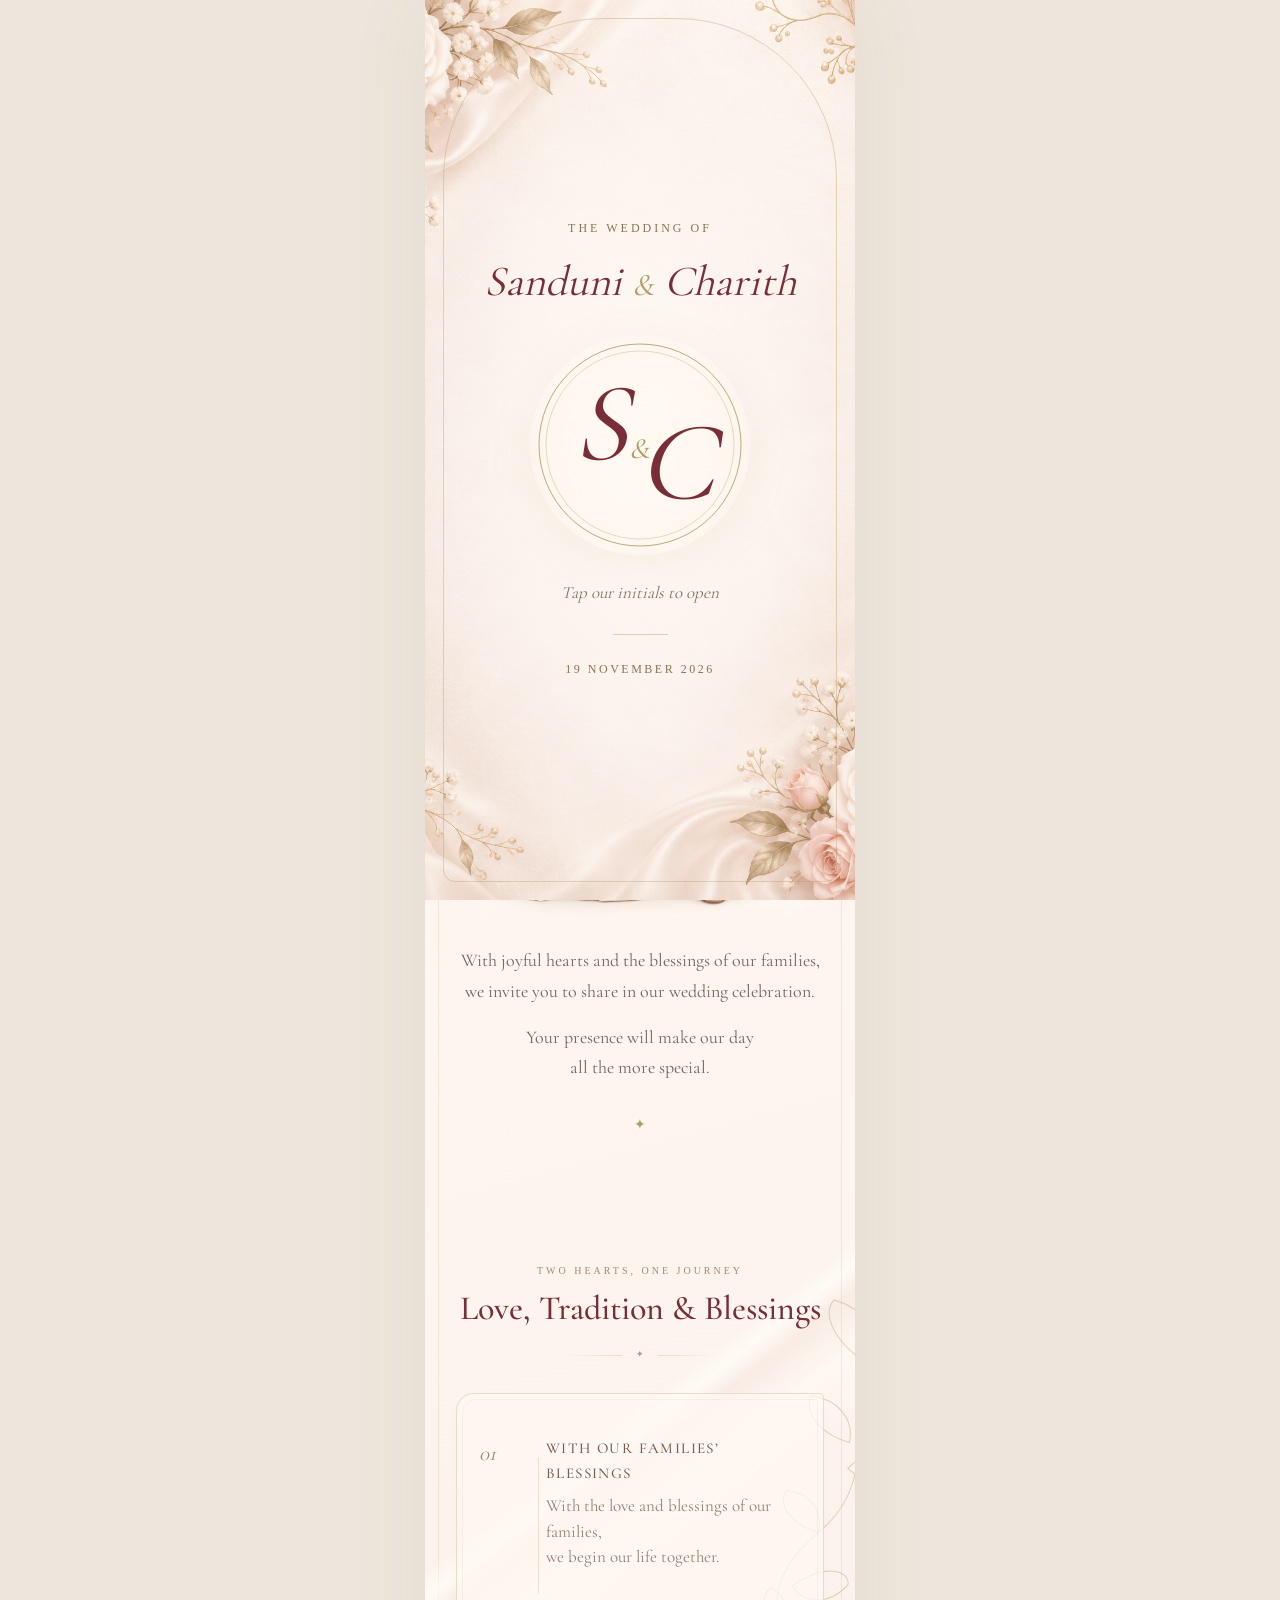
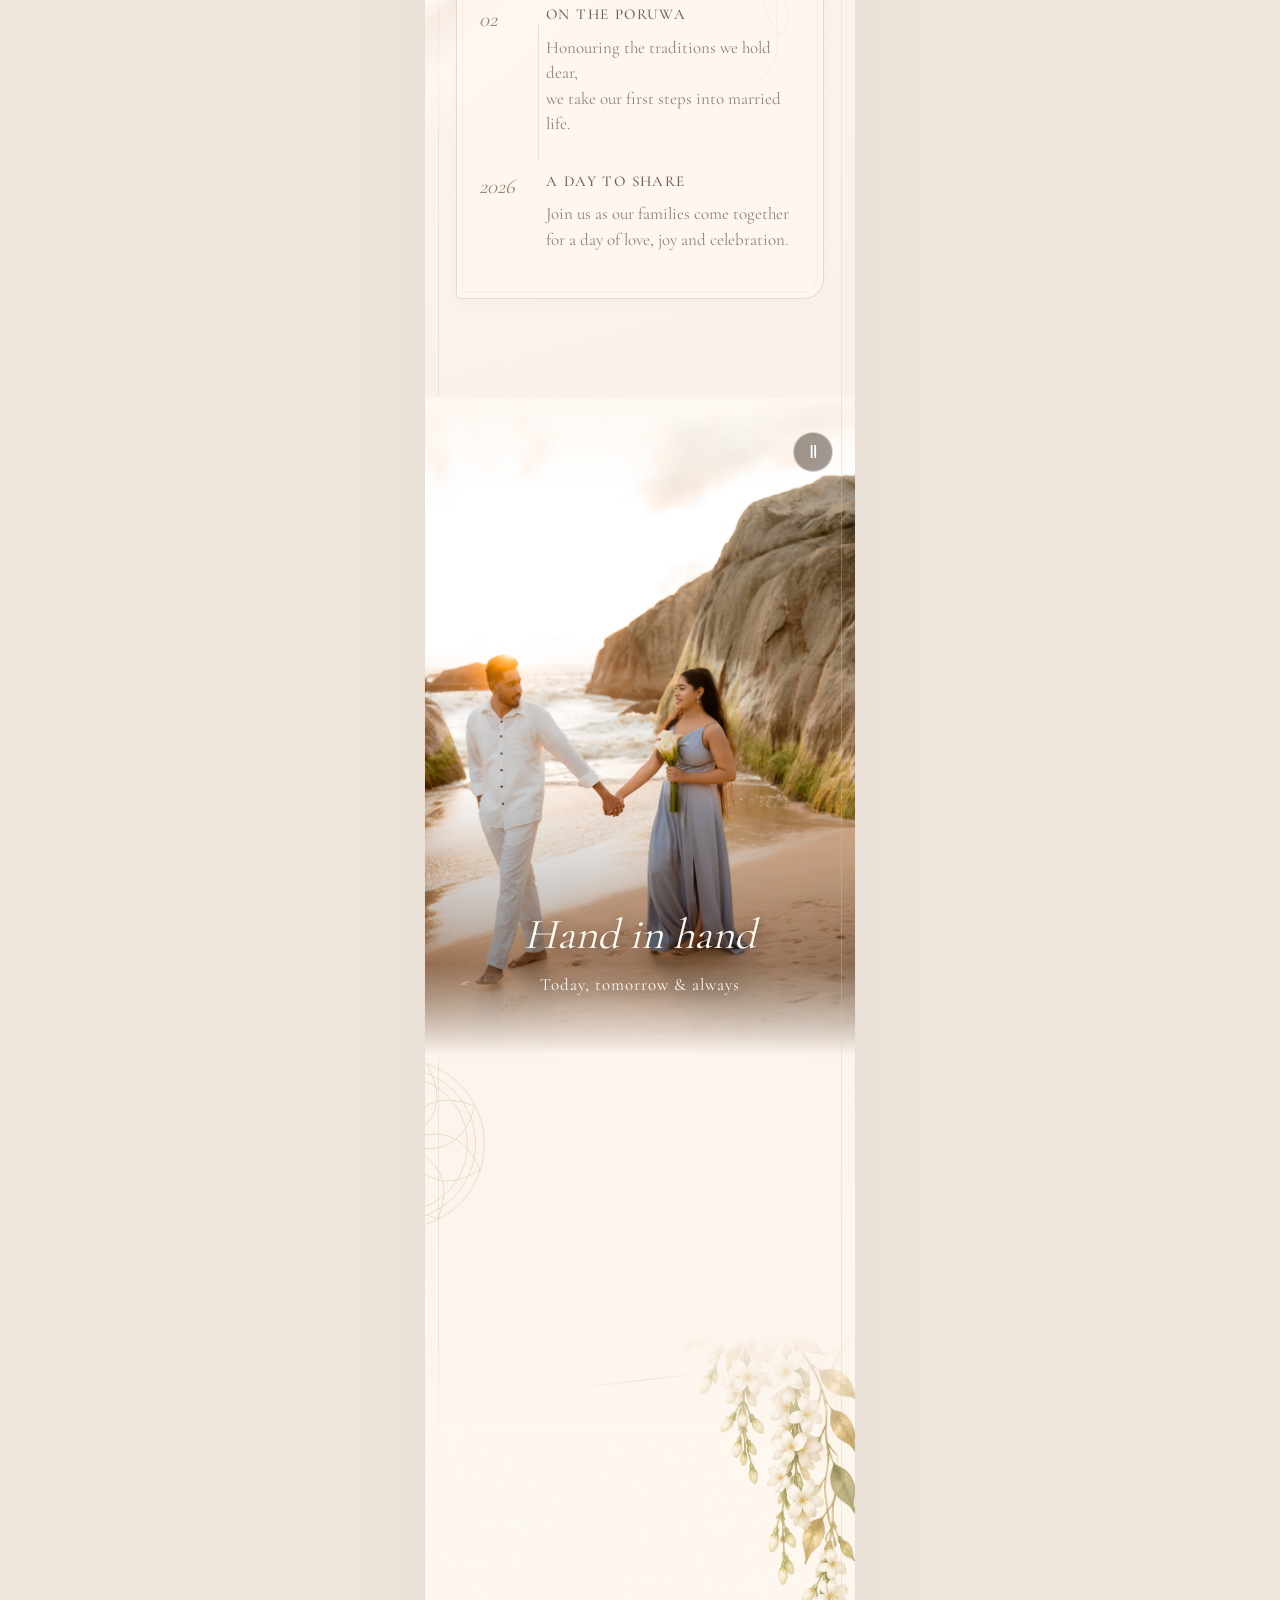
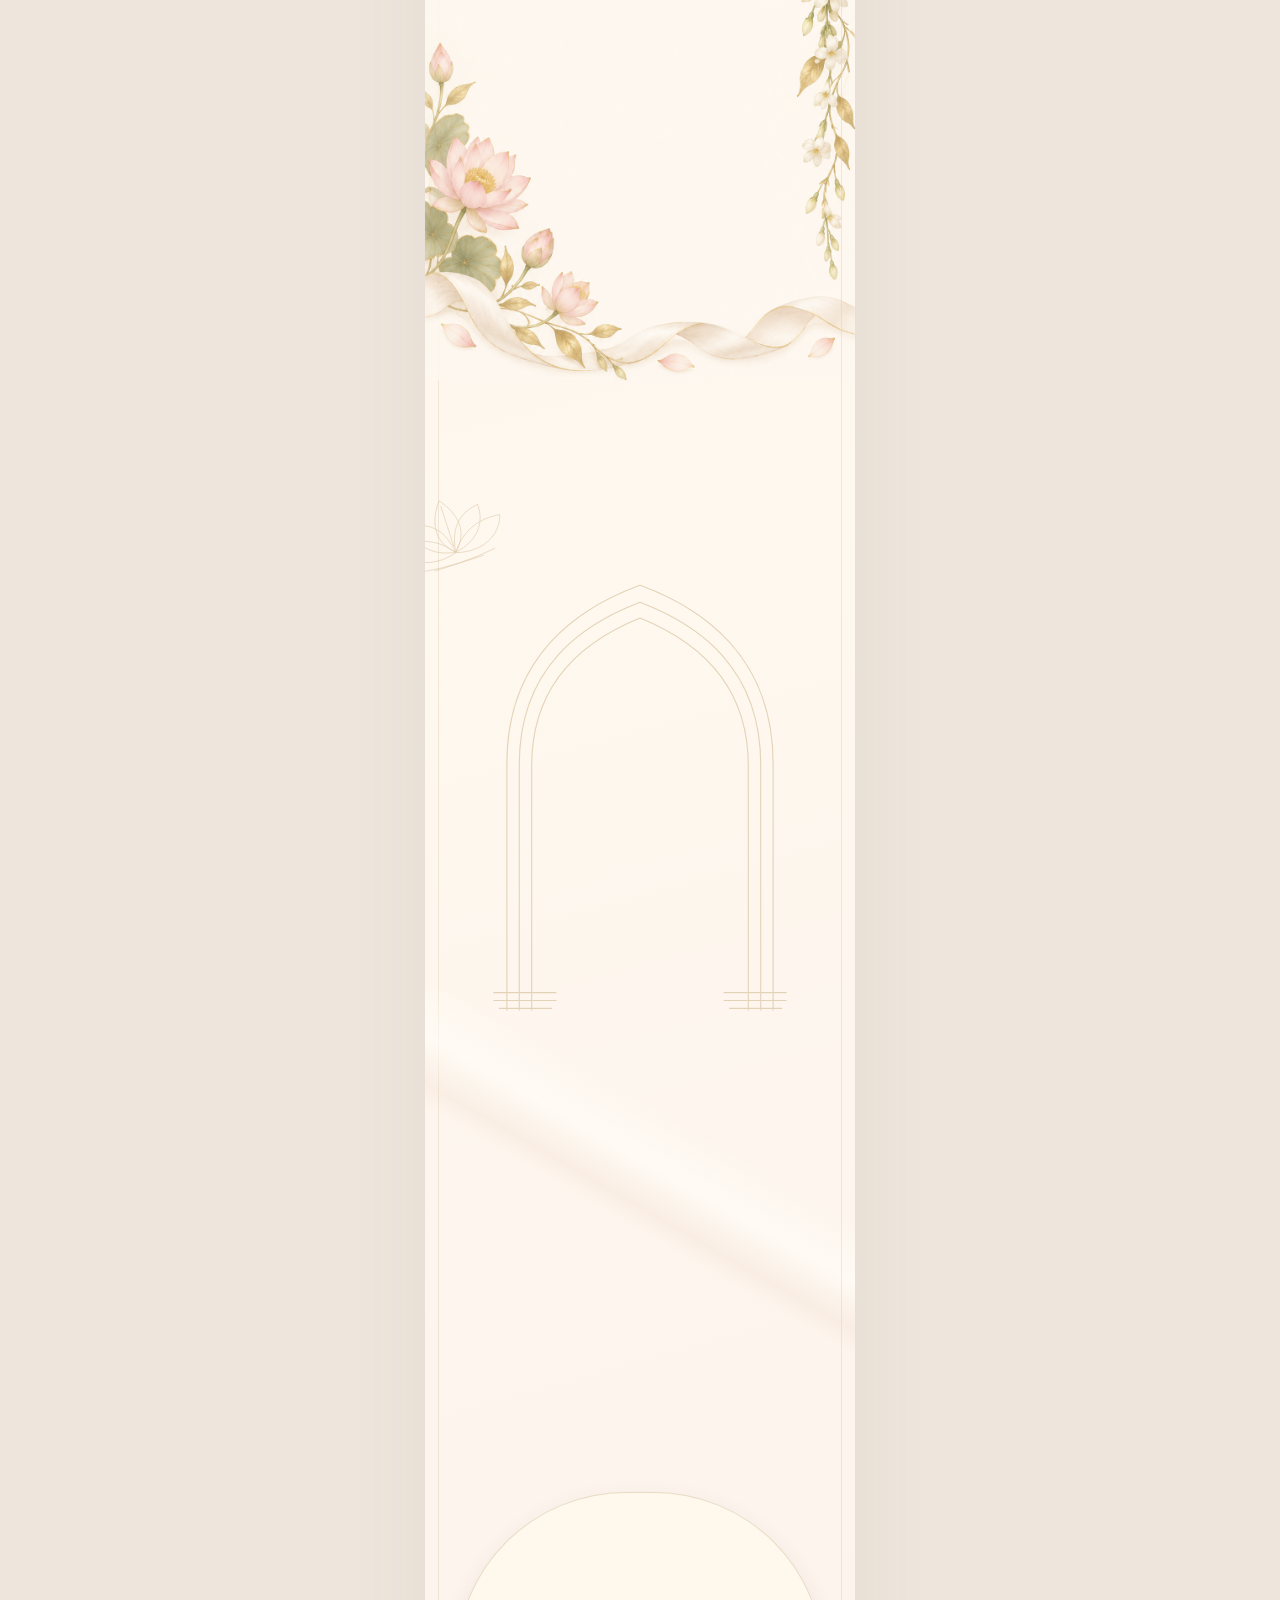
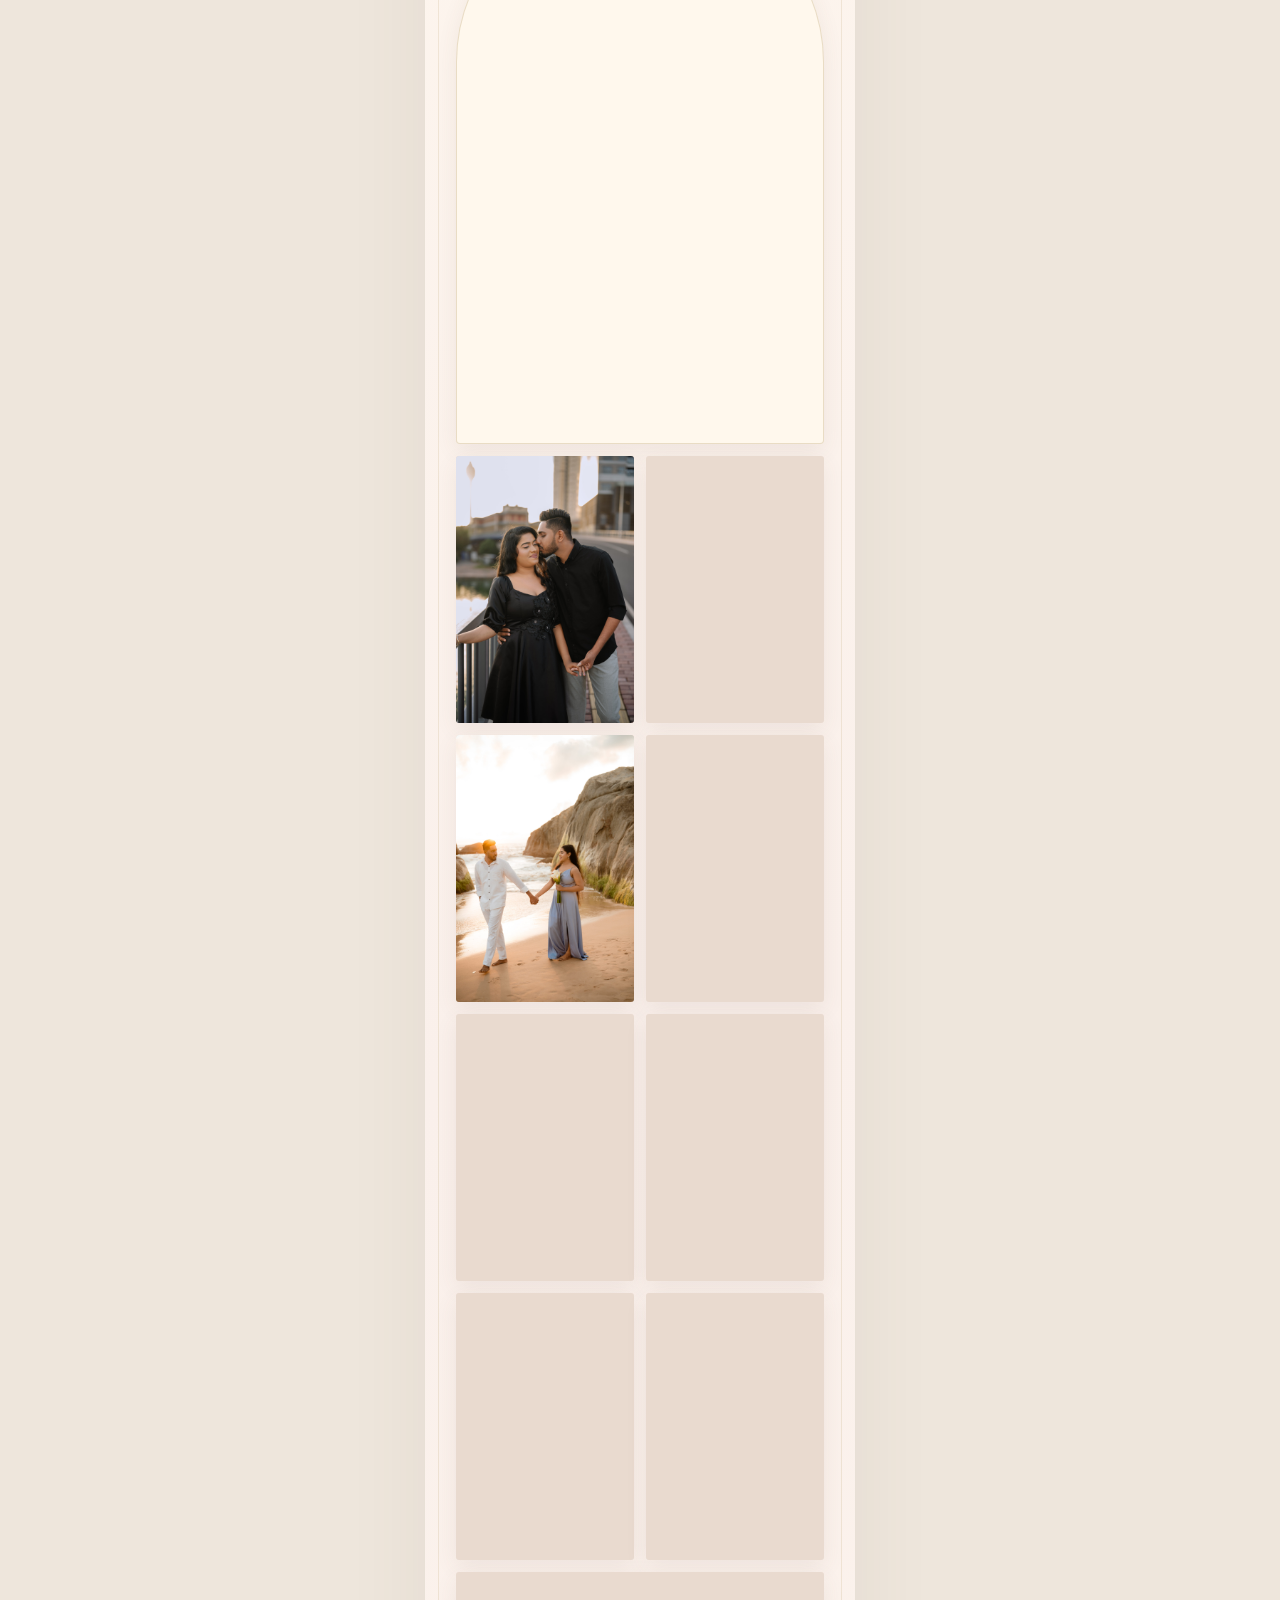
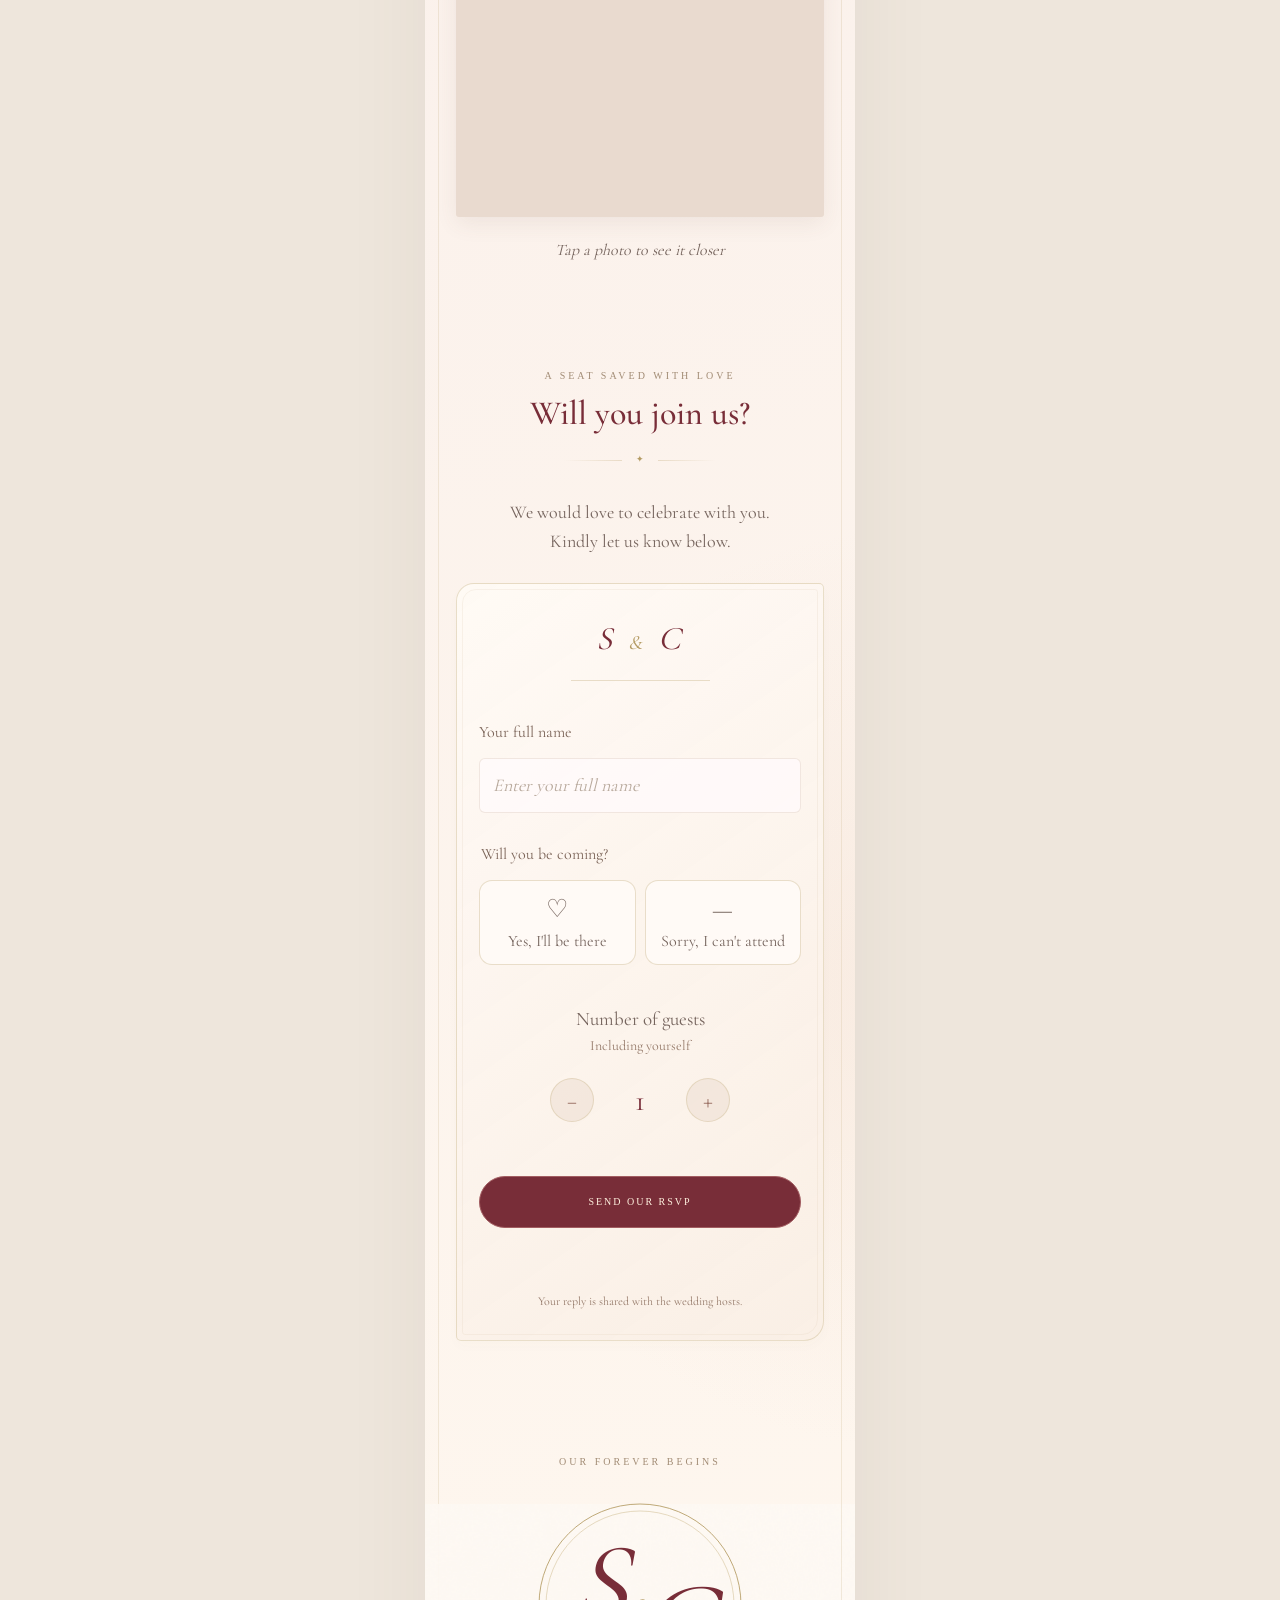
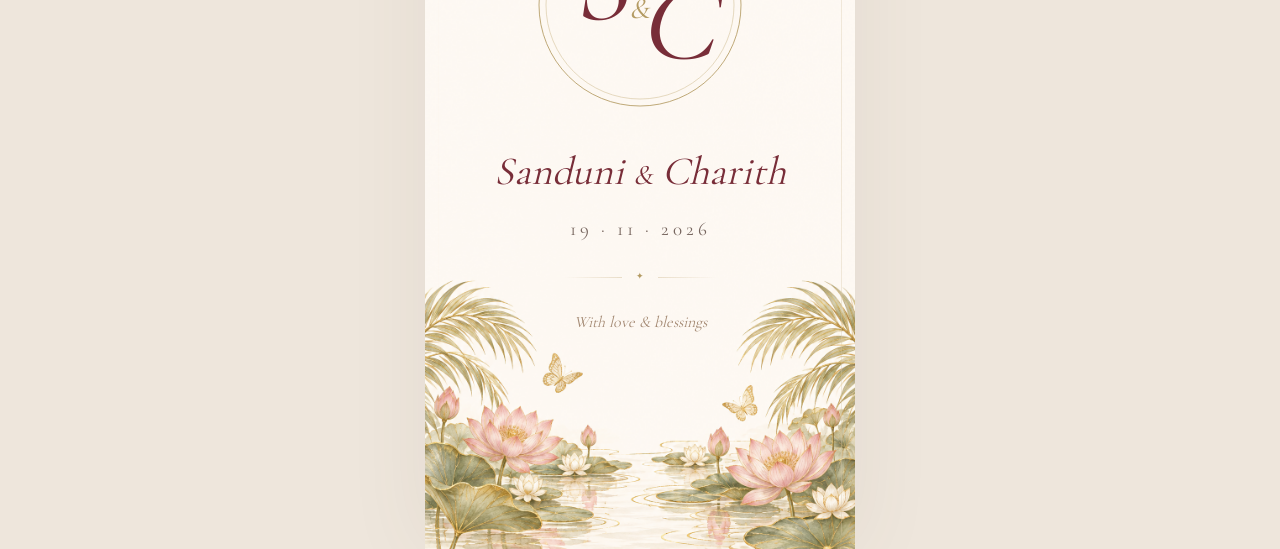
==== index.html @ 5698db9f "Add files via upload" ====
<!doctype html>
<html lang="en"><head><meta charset="utf-8"><meta name="viewport" content="width=device-width,initial-scale=1"><meta name="theme-color" content="#fbf4ed"><meta name="description" content="Sanduni and Charith warmly invite you to their wedding on 19 November 2026 at Grand Mondo Luxury Banquets, Homagama."><title>Sanduni & Charith — Our Wedding</title><link rel="stylesheet" href="fonts.css"><link rel="stylesheet" href="style.css"><link rel="stylesheet" href="scroll-design.css?v=2"><link rel="stylesheet" href="photos.css?v=illustration-restored"><link rel="stylesheet" href="petals.css?v=heart3"><link rel="stylesheet" href="monogram.css?v=9"><link rel="stylesheet" href="heart-transition.css?v=heart3"><link rel="stylesheet" href="rsvp.css?v=2"><link rel="stylesheet" href="scroll-cue.css?v=1"></head>
<body class="closed"><svg class="ornament-library" xmlns="http://www.w3.org/2000/svg" aria-hidden="true"><defs>
<symbol id="gold-lotus" viewBox="0 0 260 170"><g fill="none" stroke="currentColor" stroke-width="1.2"><path d="M130 139C94 107 96 65 130 22C164 65 166 107 130 139ZM130 139C77 131 51 97 53 55C100 62 123 88 130 139ZM130 139C183 131 209 97 207 55C160 62 137 88 130 139ZM130 140C74 157 27 134 14 91C61 84 103 101 130 140ZM130 140C186 157 233 134 246 91C199 84 157 101 130 140Z"/><path d="M46 157Q130 170 214 157M74 164H186M130 34V126"/></g></symbol>
<symbol id="gold-vine" viewBox="0 0 150 520"><g fill="none" stroke="currentColor" stroke-width="1.3"><path d="M120 0C14 113 146 204 60 312S76 460 22 520"/><path d="M78 83C17 57 7 26 16 9C62 12 86 40 78 83ZM78 83C114 57 135 67 140 83C125 113 99 109 78 83ZM75 188C29 184 8 158 13 138C50 136 75 157 75 188ZM80 222C112 175 143 180 147 194C134 226 112 239 80 222ZM60 312C14 309 0 283 7 267C44 263 58 286 60 312ZM41 388C83 344 113 357 112 372C91 406 58 407 41 388ZM40 455C10 435 2 408 14 396C42 408 50 427 40 455Z"/></g></symbol>
<symbol id="gold-arch" viewBox="0 0 300 390"><g fill="none" stroke="currentColor"><path d="M32 387V168C32 73 95 30 150 10C205 30 268 73 268 168V387"/><path d="M43 387V169C43 83 98 45 150 25C202 45 257 83 257 169V387M54 387V170C54 94 103 58 150 39C197 58 246 94 246 170V387"/><path d="M20 371H76M224 371H280M20 378H76M224 378H280M25 385H72M229 385H276"/></g></symbol>
<symbol id="gold-fan" viewBox="0 0 300 300"><g fill="none" stroke="currentColor"><circle cx="150" cy="150" r="115"/><circle cx="150" cy="150" r="103"/><circle cx="150" cy="150" r="92"/><path d="M150 35Q212 88 150 150Q88 88 150 35ZM265 150Q212 212 150 150Q212 88 265 150ZM150 265Q88 212 150 150Q212 212 150 265ZM35 150Q88 88 150 150Q88 212 35 150Z"/><path d="M69 69Q150 64 150 150Q64 150 69 69ZM231 69Q236 150 150 150Q150 64 231 69ZM231 231Q150 236 150 150Q236 150 231 231ZM69 231Q64 150 150 150Q150 236 69 231Z"/></g></symbol></defs></svg>
<div class="entrance" id="entrance"><div class="entrance-art" aria-hidden="true"></div><video id="entranceVideo" class="entrance-video" poster="assets/entrance-poster.jpg" playsinline muted preload="none" hidden aria-label="Our wedding introduction"></video><button id="skipIntro" class="skip-intro" hidden>Skip intro</button><div class="intro-transition" aria-hidden="true"><div class="transition-glow"></div><div class="transition-seal"><div class="wedding-monogram" aria-hidden="true"><svg class="monogram-ring" viewBox="0 0 220 220"><circle cx="110" cy="110" r="101"/><circle cx="110" cy="110" r="94"/></svg><span class="initial initial-s">S</span><span class="monogram-amp">&amp;</span><span class="initial initial-c">C</span></div><p>Our forever begins</p></div></div><div class="logo-cover"><div class="logo-cover-content"><p class="cover-kicker">THE WEDDING OF</p><p class="cover-names">Sanduni <i>&amp;</i> Charith</p><button class="logo-enter" id="enter" aria-label="Open Sanduni and Charith’s wedding invitation and play the introduction"><span class="wedding-monogram" aria-hidden="true"><svg class="monogram-ring" viewBox="0 0 220 220"><circle cx="110" cy="110" r="101"/><circle cx="110" cy="110" r="94"/></svg><span class="initial initial-s">S</span><span class="monogram-amp">&amp;</span><span class="initial initial-c">C</span></span></button><p class="cover-hint">Tap our initials to open</p><span class="cover-rule" aria-hidden="true"></span><p class="cover-date">19 NOVEMBER 2026</p></div></div></div>
<main id="invitation" inert>
<section class="invitation-card" id="home"><div class="gold-ornament" aria-hidden="true">✧</div><p class="blessing">SRI SUBA MANGALAM!</p><p class="eyebrow">YOU ARE INVITED TO THE WEDDING OF</p><h1>Sanduni <span>&</span> Charith</h1><p class="family-line">Together with their loving families</p><div class="wedding-date"><span>NOVEMBER</span><strong>19</strong><span>2026</span></div><p class="weekday">Thursday, 19<sup>th</sup> November 2026</p><img class="couple-art" src="assets/kandyan-couple.png" width="1024" height="1536" alt="An illustrated bride and groom in traditional Kandyan wedding attire"><div class="invitation-message"><p>With joyful hearts and the blessings of our families,<br>we invite you to share in our wedding celebration.</p><p>Your presence will make our day<br>all the more special.</p></div><span class="section-end" aria-hidden="true">✦</span></section>
<section class="section" id="story"><svg class="scroll-ornament story-vine" aria-hidden="true"><use href="#gold-vine"/></svg><div class="heading"><p class="eyebrow">TWO HEARTS, ONE JOURNEY</p><h2>Love, Tradition &amp; Blessings</h2><span class="divider">✦</span></div><div class="story-panel framed"><article><span class="chapter">01</span><div><h3>WITH OUR FAMILIES’ BLESSINGS</h3><p>With the love and blessings of our families,<br>we begin our life together.</p></div></article><article><span class="chapter">02</span><div><h3>ON THE PORUWA</h3><p>Honouring the traditions we hold dear,<br>we take our first steps into married life.</p></div></article><article><span class="chapter">2026</span><div><h3>A DAY TO SHARE</h3><p>Join us as our families come together<br>for a day of love, joy and celebration.</p></div></article></div></section>
<section class="photo-passage" aria-label="Moments together"><div class="photo-dissolve" aria-hidden="true"><img class="active" src="assets/photos/SHA07477.jpg" width="4000" height="6000" loading="lazy" alt=""><img src="assets/photos/SHA06801.jpg" width="4000" height="6000" loading="lazy" alt=""><img src="assets/photos/SHA07349.jpg" width="4000" height="6000" loading="lazy" alt=""></div><div class="passage-caption"><p>Hand in hand</p><span>Today, tomorrow & always</span></div><button id="pausePhotos" class="photo-pause" aria-label="Pause photo slideshow" aria-pressed="false">Ⅱ</button></section><section class="section countdown-section" id="countdown"><svg class="scroll-ornament countdown-fan" aria-hidden="true"><use href="#gold-fan"/></svg><div class="heading"><p class="eyebrow">THE BIG DAY AWAITS</p><h2>Counting Down</h2><span class="divider">✦</span></div><div class="countdown" aria-label="Countdown to 19 November 2026"><div><strong id="days">00</strong><span>DAYS</span></div><div><strong id="hours">00</strong><span>HOURS</span></div><div><strong id="minutes">00</strong><span>MINUTES</span></div><div><strong id="seconds">00</strong><span>SECONDS</span></div></div></section>
<section class="section" id="events"><svg class="scroll-ornament events-lotus" aria-hidden="true"><use href="#gold-lotus"/></svg><div class="heading"><p class="eyebrow">CELEBRATE WITH US</p><h2>Our Wedding Day</h2><span class="divider">✦</span></div><div class="event-list"><article class="event-card framed wedding-schedule"><p class="schedule-date">19th November 2026</p><div class="wedding-hours"><div><span>Wedding begins</span><time datetime="2026-11-19T10:00:00+05:30">10:00 <small>AM</small></time></div><span class="hours-divider" aria-hidden="true">—</span><div><span>Celebration ends</span><time datetime="2026-11-19T16:00:00+05:30">4:00 <small>PM</small></time></div></div><div class="poruwa-details"><div class="event-icon" aria-hidden="true">✦</div><h3>PORUWA CEREMONY</h3><time class="poruwa-time" datetime="2026-11-19T10:30:00+05:30">10:30 <small>AM</small></time></div><p class="schedule-venue">Grand Mondo Luxury Banquets<br>Homagama</p></article></div></section>
<section class="section venue-section" id="venue"><svg class="scroll-ornament venue-arch" aria-hidden="true"><use href="#gold-arch"/></svg><div class="heading"><p class="eyebrow">A PLACE FOR OUR FOREVER</p><h2>The Wedding Venue</h2><span class="divider">✦</span></div><div class="venue-panel framed"><div class="venue-flower" aria-hidden="true">❧</div><h3>Grand Mondo<br>Luxury Banquets</h3><p class="location-name">Homagama</p><span class="hairline"></span><p>We look forward to celebrating<br>this beautiful day with you.</p><a class="map-link" href="https://maps.app.goo.gl/g1bp9AkcRweVuUqY6" target="_blank" rel="noopener noreferrer">VIEW ON MAP</a></div></section>
<section class="section gallery-section" id="gallery"><div class="heading"><p class="eyebrow">A LITTLE OF OUR FOREVER</p><h2>Our Favourite Moments</h2><span class="divider">✦</span></div><div class="photo-grid"><button class="gallery-photo gallery-lead" data-photo="0" aria-label="Enlarge photo: Together by the sea"><img src="assets/photos/SHA07343.jpg" alt="Together by the sea" loading="lazy" decoding="async" width="4000" height="6000"></button><button class="gallery-photo" data-photo="1" aria-label="Enlarge photo: A kiss in the city"><img src="assets/photos/SHA06843.jpg" alt="A kiss in the city" loading="lazy" decoding="async" width="4000" height="6000"></button><button class="gallery-photo" data-photo="2" aria-label="Enlarge photo: Laughter and love"><img src="assets/photos/SHA07149.jpg" alt="Laughter and love" loading="lazy" decoding="async" width="4000" height="6000"></button><button class="gallery-photo" data-photo="3" aria-label="Enlarge photo: Hand in hand at sunset"><img src="assets/photos/SHA07477.jpg" alt="Hand in hand at sunset" loading="lazy" decoding="async" width="4000" height="6000"></button><button class="gallery-photo" data-photo="4" aria-label="Enlarge photo: A walk together"><img src="assets/photos/SHA06972.jpg" alt="A walk together" loading="lazy" decoding="async" width="4000" height="6000"></button><button class="gallery-photo" data-photo="5" aria-label="Enlarge photo: A golden evening"><img src="assets/photos/SHA07409.jpg" alt="A golden evening" loading="lazy" decoding="async" width="4000" height="6000"></button><button class="gallery-photo" data-photo="6" aria-label="Enlarge photo: A little romance in the city"><img src="assets/photos/SHA07120.jpg" alt="A little romance in the city" loading="lazy" decoding="async" width="4000" height="6000"></button><button class="gallery-photo" data-photo="7" aria-label="Enlarge photo: Our sunset moment"><img src="assets/photos/SHA06801.jpg" alt="Our sunset moment" loading="lazy" decoding="async" width="4000" height="6000"></button><button class="gallery-photo" data-photo="8" aria-label="Enlarge photo: Beside the waves"><img src="assets/photos/SHA07349.jpg" alt="Beside the waves" loading="lazy" decoding="async" width="4000" height="6000"></button><button class="gallery-photo gallery-wide" data-photo="9" aria-label="Enlarge photo: Running into our forever"><img src="assets/photos/SHA07561.jpg" alt="Running into our forever" loading="lazy" decoding="async" width="5734" height="3823"></button></div><p class="gallery-hint">Tap a photo to see it closer</p></section><section class="section rsvp-section" id="rsvp"><div class="heading"><p class="eyebrow">A SEAT SAVED WITH LOVE</p><h2>Will you join us?</h2><span class="divider" aria-hidden="true">✦</span></div><p class="rsvp-intro">We would love to celebrate with you.<br>Kindly let us know below.</p><form class="rsvp-form framed" id="rsvpForm"><span class="rsvp-seal" aria-hidden="true">S <i>&amp;</i> C</span><label for="rsvpName">Your full name</label><input id="rsvpName" name="name" required maxlength="100" autocomplete="name" placeholder="Enter your full name"><fieldset class="rsvp-attendance"><legend>Will you be coming?</legend><div class="rsvp-choices"><label><input type="radio" name="attendance" value="Yes" required><span><b aria-hidden="true">♡</b>Yes, I'll be there</span></label><label><input type="radio" name="attendance" value="No" required><span><b aria-hidden="true">—</b>Sorry, I can't attend</span></label></div></fieldset><div class="rsvp-count" id="rsvpCount"><label for="guests">Number of guests</label><p class="rsvp-help">Including yourself</p><div class="guest-counter"><button type="button" id="guestMinus" aria-label="One fewer guest">−</button><input id="guests" name="guests" type="number" min="1" max="20" value="1" required inputmode="numeric"><button type="button" id="guestPlus" aria-label="One more guest">+</button></div></div><p class="rsvp-decline" id="rsvpDecline" hidden>You'll be with us in spirit.<br>Thank you for letting us know.</p><input class="rsvp-honeypot" name="website" tabindex="-1" autocomplete="off" aria-hidden="true"><button class="reply-button" id="rsvpSubmit" type="submit">SEND OUR RSVP</button><p class="rsvp-status" id="rsvpStatus" role="status" aria-live="polite"></p><p class="rsvp-help rsvp-private">Your reply is shared with the wedding hosts.</p></form></section>
<footer class="monogram-finale" aria-label="Sanduni and Charith, 19 November 2026"><p class="eyebrow">OUR FOREVER BEGINS</p><div class="wedding-monogram" aria-hidden="true"><svg class="monogram-ring" viewBox="0 0 220 220"><circle cx="110" cy="110" r="101"/><circle cx="110" cy="110" r="94"/></svg><span class="initial initial-s">S</span><span class="monogram-amp">&amp;</span><span class="initial initial-c">C</span></div><h2>Sanduni <span>&amp;</span> Charith</h2><p class="footer-date"><time datetime="2026-11-19">19 · 11 · 2026</time></p><span class="divider" aria-hidden="true">✦</span><p class="footer-blessing">With love &amp; blessings</p></footer>
</main><button class="scroll-cue" id="scrollCue" type="button" aria-label="Scroll down to our story" hidden><span class="scroll-cue-label">SCROLL TO EXPLORE</span><span class="scroll-cue-chevron" aria-hidden="true"></span></button>
<button class="music-toggle" id="musicToggle" aria-label="Play music" hidden>♪</button><audio id="music" src="assets/music.mp3" loop preload="none"></audio><dialog id="photoViewer" class="photo-viewer" aria-label="Photo gallery"><button id="closePhoto" class="photo-close" aria-label="Close photo">×</button><img id="largePhoto" alt=""><div class="viewer-controls"><button id="previousPhoto" aria-label="Previous photo">←</button><span id="photoCount" aria-live="polite"></span><button id="nextPhoto" aria-label="Next photo">→</button></div></dialog><script src="intro-config.js"></script><script src="script.js?v=heart3"></script><script src="photos.js"></script><script src="scroll-cue.js?v=1"></script><script src="rsvp.js?v=2"></script><script src="petals.js?v=heart3"></script></body></html>
---- fonts.css ----
@font-face {
  font-family: 'Cormorant Garamond';
  font-style: normal;
  font-weight: 400;
  font-display: swap;
  src: url(assets/font-1.ttf) format('truetype');
}
@font-face {
  font-family: 'Cormorant Garamond';
  font-style: normal;
  font-weight: 500;
  font-display: swap;
  src: url(assets/font-2.ttf) format('truetype');
}
@font-face {
  font-family: 'Cormorant Garamond';
  font-style: normal;
  font-weight: 600;
  font-display: swap;
  src: url(assets/font-3.ttf) format('truetype');
}
---- style.css ----
:root{--paper:#fff8f2;--wine:#782d38;--deep:#60242e;--gold:#b49b63;--ink:#76655e;--line:#d8c6a58c}*{box-sizing:border-box}html{scroll-behavior:smooth;scroll-padding-top:24px}body{margin:0;background:#eee6dc;color:var(--ink);font:19px/1.65 'Cormorant Garamond',Georgia,serif}body.closed{overflow:hidden}button,input,textarea{font:inherit}button,a,input,textarea{-webkit-tap-highlight-color:transparent}button,a{touch-action:manipulation}button{cursor:pointer}a{color:inherit;text-decoration:none}button:focus-visible,a:focus-visible,input:focus-visible,textarea:focus-visible{outline:2px solid var(--wine);outline-offset:5px}main{position:relative;max-width:430px;margin:auto;background:var(--paper);box-shadow:0 0 80px #66514012;overflow:hidden}main::before,main::after{content:'';position:absolute;top:14px;bottom:14px;width:1px;background:var(--line);z-index:0;pointer-events:none}main::before{left:13px}main::after{right:13px}.entrance{position:fixed;inset:0;z-index:30;max-width:430px;margin:auto;background:#482b1f;overflow:hidden;color:#fff5e8;text-align:center;transition:opacity 1.3s,visibility 1.3s}.entrance-art{position:absolute;inset:0;background:url('assets/kandyan-car.png') center/cover;transform:scale(1.02);animation:gentle-approach 14s ease-out both}.entrance-shade{position:absolute;inset:0;background:linear-gradient(#211d162e,transparent 35%,transparent 65%,#251a16c9)}.entrance-heading{position:absolute;top:clamp(25px,6vh,70px);left:15px;right:15px;text-shadow:0 2px 15px #1e151d99}.entrance-heading>span{font:10px Georgia,serif;letter-spacing:4px}.entrance-heading p{font-style:italic;font-size:clamp(34px,8vw,54px);margin:8px 0}.entrance-heading i{font-size:.72em}.entrance-bottom{position:absolute;bottom:30px;left:24px;right:24px}.enter-button{padding:14px 27px;border:1px solid #e8d4aa;border-radius:50px;background:#fff5e6ed;color:var(--deep);font-size:18px;box-shadow:0 6px 35px #20140725}.enter-button span{margin-left:22px}.entrance-bottom p{font:10px Georgia,serif;letter-spacing:4px;margin-top:19px}.entrance.departing .entrance-art{animation:drive-away 2s ease-in both}.entrance.departing .entrance-bottom{transition:opacity .5s;opacity:0}.entrance.hidden{opacity:0;visibility:hidden;pointer-events:none}.invitation-card{padding:30px 29px 55px;text-align:center;position:relative}.gold-ornament{height:95px;color:#c2aa76;font-size:55px;line-height:95px;position:relative;background:radial-gradient(ellipse at 50% -4%,transparent 39%,#c3ad773f 40%,transparent 41%,transparent 46%,#c3ad7759 47%,transparent 48%,transparent 53%,#c3ad7738 54%,transparent 55%);margin:-30px -15px 15px}.gold-ornament::before,.gold-ornament::after{content:'❧';position:absolute;top:10px;font-size:44px;color:#c3ad7770}.gold-ornament::before{left:10%;transform:rotate(-25deg)}.gold-ornament::after{right:10%;transform:scaleX(-1) rotate(-25deg)}.blessing{font-size:17px;letter-spacing:1px;color:#645043;margin:15px 0 8px}.eyebrow{font-family:Georgia,serif;font-size:10px;letter-spacing:3px;line-height:1.9;color:#a28c75;margin:0 0 9px}.invitation-card h1{font-size:clamp(38px,8vw,48px);font-weight:400;font-style:italic;color:var(--wine);line-height:1.15;margin:36px 0 17px}.invitation-card h1 span{font-size:.68em;color:#ad7c77}.family-line{font-size:16px;color:#9c8376;margin:0 0 30px}.wedding-date{display:grid;grid-template-columns:1fr auto 1fr;align-items:center;gap:22px;max-width:330px;margin:auto}.wedding-date span{font-size:15px;letter-spacing:1.3px;border-top:1px solid var(--line);border-bottom:1px solid var(--line);padding:8px 2px;color:#715c52}.wedding-date strong{font-size:47px;font-weight:500;line-height:1.2;color:var(--wine)}.weekday{font-size:19px;margin:12px 0 10px;color:#705b51}.weekday sup{font-size:11px}.couple-art{display:block;width:min(88%,345px);height:auto;margin:4px auto 8px;mix-blend-mode:multiply;mask-image:linear-gradient(transparent,black 7%,black 93%,transparent)}.invitation-message{font-size:18px;line-height:1.7;margin-top:14px}.invitation-message p{margin:15px 0}.section-end{display:block;font-size:14px;color:var(--gold);margin-top:30px}.section{padding:45px 31px 28px;position:relative}.heading{text-align:center;margin-bottom:30px}.heading h2{font-size:34px;line-height:1.15;font-weight:500;color:var(--wine);margin:6px 0 12px}.divider{display:flex;align-items:center;justify-content:center;gap:14px;color:var(--gold);font-size:9px;margin-top:20px}.divider::before,.divider::after{content:'';height:1px;width:58px;background:linear-gradient(90deg,transparent,var(--line))}.divider::after{transform:rotate(180deg)}.framed{position:relative;border:1px solid var(--line);border-radius:18px 5px 20px 5px;background:#fff9f144;box-shadow:0 5px 13px #77523005}.framed::before{content:'';position:absolute;inset:5px;border:1px solid #deccb638;border-radius:14px 3px 16px 3px;pointer-events:none}.story-panel{padding:28px 22px}.story-panel article{display:grid;grid-template-columns:48px 1fr;gap:19px;padding:14px 0 18px;position:relative}.story-panel article:not(:last-child)::after{content:'';position:absolute;left:59px;top:35px;bottom:-5px;border-left:1px solid #ccb99966}.chapter{font-size:21px;font-style:italic;color:#9c8872;padding-top:1px}.story-panel h3{font-size:15px;letter-spacing:1.4px;font-weight:500;color:#765d50;margin:0 0 8px}.story-panel p{font-size:17px;line-height:1.5;margin:0;color:#958174}.countdown-section{padding-top:52px;padding-bottom:47px}.countdown{display:grid;grid-template-columns:repeat(4,1fr);gap:9px;max-width:440px;margin:auto}.countdown>div{text-align:center;border:1px solid var(--line);padding:16px 2px 12px;border-radius:9px 3px 10px 3px;background:#fff8ef55}.countdown strong{display:block;font-weight:500;font-size:35px;line-height:1.1;color:var(--wine)}.countdown span{font-family:Georgia,serif;font-size:8px;letter-spacing:1px;color:#a08a78}.event-list{display:grid;gap:23px}.event-card{padding:27px 15px;text-align:center}.event-icon{width:45px;height:45px;display:grid;place-items:center;margin:0 auto 15px;border-radius:50%;background:#802719;color:#edd6a6;font-size:25px;box-shadow:0 0 0 3px #eadac342}.event-card h3{font-size:20px;letter-spacing:1.2px;color:var(--wine);font-weight:500;margin:0 0 12px}.event-card p{font-size:17px;line-height:1.5;margin:6px 0;color:#8e796d}.venue-section{padding-top:65px}.venue-panel{text-align:center;padding:34px 22px 27px}.venue-flower{font-size:47px;line-height:1.1;color:#b69b6e}.venue-panel h3{font-size:33px;line-height:1.2;font-weight:500;color:var(--wine);margin:18px 0 10px}.location-name{font-size:15px;letter-spacing:2px;text-transform:uppercase;margin:0}.hairline{display:block;width:70px;height:1px;background:var(--line);margin:24px auto}.venue-panel>p{font-size:18px}.map-link{display:inline-flex;align-items:center;justify-content:center;gap:13px;font-family:Georgia,serif;font-size:10px;letter-spacing:1.7px;border:1px solid var(--line);padding:14px 18px;margin-top:16px;border-radius:25px;color:#775b4d;background:#fff9ef85}.map-link:hover{background:#f0e3d4}.rsvp-section{padding-top:65px}.rsvp-intro{text-align:center;font-size:18px;line-height:1.65;margin:0 0 15px}.rsvp-status{text-align:center;font-size:16px;font-style:italic;color:var(--wine);margin:0 0 30px}.rsvp-form{padding:24px 21px;display:grid;gap:9px}.rsvp-form>label,legend{font-size:16px;color:#7b6458}.rsvp-form>label:not(:first-child){margin-top:11px}.rsvp-form>label span{color:#ac9786;font-size:14px}input,textarea{width:100%;font-size:17px;color:#755e53;border:1px solid #dbcab966;border-radius:6px;background:#fffafbca;padding:12px 13px;min-width:0}input::placeholder,textarea::placeholder{color:#b8a99c;font-style:italic}textarea{resize:vertical}fieldset{border:0;padding:0;margin:12px 0}legend{margin-bottom:12px}.attendance-options{display:grid;grid-template-columns:1fr 1fr;gap:10px}.attendance-options label{position:relative;cursor:pointer}.attendance-options input{position:absolute;opacity:0;width:1px;height:1px}.attendance-options span{display:block;padding:11px 3px;border:1px solid var(--line);border-radius:6px;text-align:center;font-size:16px}.attendance-options input:checked+span{background:#f1ddd7;border-color:#b9887f;color:var(--wine)}.attendance-options input:focus-visible+span{outline:2px solid var(--wine);outline-offset:2px}.guest-counter{display:flex;align-items:center;justify-content:center;gap:19px;margin:4px 0 10px}.guest-counter button{border:1px solid var(--line);width:35px;height:35px;border-radius:50%;background:#ecdccf80;color:#9d7467;line-height:1}.guest-counter input{width:45px;text-align:center;padding:5px 0;font-size:23px;color:var(--wine);border:0;background:transparent;appearance:textfield}.guest-counter input::-webkit-inner-spin-button{appearance:none}.reply-button{border:1px solid #a25d61;background:var(--wine);color:#fff1df;border-radius:7px;padding:15px 12px;font-family:Georgia,serif;font-size:10px;letter-spacing:2px;margin-top:16px}.reply-button span{margin-left:20px}.reply-button:hover{background:var(--deep)}.form-note{text-align:center;color:#a88d7a;font-size:14px;margin:5px 0}footer{text-align:center;padding:60px 24px 65px;position:relative}footer p{margin:8px 0;font-size:18px}.footer-ornament{font-size:34px;color:var(--gold)}footer h2{font-size:40px;font-style:italic;font-weight:400;color:var(--wine);line-height:1.2;margin:18px 0}footer h2 span{font-size:.7em}.footer-date{letter-spacing:4px;font-size:16px}.footer-blessing{font-size:16px!important;font-style:italic;color:#a68c76}.music-toggle{position:fixed;top:20px;right:max(20px,calc((100vw - 430px)/2 + 20px));z-index:12;width:39px;height:39px;border:1px solid #d9a3a2;border-radius:50%;background:#c96a7bdd;color:#fff6ec;font-size:24px;box-shadow:0 3px 13px #6b303022}.music-toggle[hidden]{display:none}dialog{border:1px solid var(--line);border-radius:15px;background:#fff7ed;color:var(--ink);padding:40px 28px;text-align:center;max-width:min(420px,88vw)}dialog::backdrop{background:#3d272777}dialog h2{font-weight:400;color:var(--wine);font-size:33px;line-height:1.2}dialog p{font-size:18px}#closeDialog{position:absolute;top:7px;right:12px;border:0;background:none;font-size:28px;color:var(--wine)}.reveal{transition:opacity .9s ease,transform .9s cubic-bezier(.2,.7,.2,1)}.motion-ready .reveal:not(.visible){opacity:0;transform:translateY(18px)}.motion-ready .reveal:focus-within{opacity:1;transform:none}.opening-revealed .invitation-card h1{animation:letter-in 1.2s .25s both}.opening-revealed .couple-art{animation:letter-in 1.3s .55s both}@keyframes gentle-approach{from{transform:scale(1.02)}to{transform:scale(1.09)}}@keyframes drive-away{from{transform:scale(1.08)}to{transform:scale(1.2);filter:brightness(1.1)}}@keyframes letter-in{from{opacity:0;transform:translateY(14px)}to{opacity:1;transform:translateY(0)}}@media(max-width:380px){.section{padding-left:25px;padding-right:25px}.invitation-card{padding-left:24px;padding-right:24px}.invitation-card h1{font-size:40px}.wedding-date{gap:16px}.countdown{gap:6px}.countdown strong{font-size:29px}.countdown span{font-size:8px;letter-spacing:.5px}.story-panel{padding:22px 15px}.story-panel article{gap:15px;grid-template-columns:39px 1fr}.story-panel article:not(:last-child)::after{left:45px}.rsvp-form{padding:24px 17px}.attendance-options span{font-size:15px}.event-card p{font-size:16px}.music-toggle{top:12px;right:17px}}@media(prefers-reduced-motion:reduce){html{scroll-behavior:auto}*,*::before,*::after{animation:none!important;transition:none!important}.motion-ready .reveal:not(.visible){opacity:1;transform:none}}
---- scroll-design.css ----
/* One continuous paper surface; ornaments belong to particular chapters. */
main{background:linear-gradient(165deg,#fff9f1 0%,#fbf1ec 24%,#fff8ef 44%,#faf0eb 68%,#fff8ef 100%)}
.ornament-library{position:absolute;width:0;height:0;overflow:hidden;pointer-events:none}
main::before,main::after{opacity:.6}
.invitation-card,.section,footer{isolation:isolate}
.invitation-card::before{content:'';position:absolute;inset:0 0 auto;height:620px;background:url('assets/floral-silk.png') top center/100% auto no-repeat;opacity:.62;mask-image:linear-gradient(#000 0%,#000 40%,transparent 100%);z-index:-1;pointer-events:none}
.scroll-ornament{position:absolute;color:#b99a60;pointer-events:none;z-index:-1;overflow:visible}
.story-vine{width:114px;height:410px;right:-40px;top:100px;opacity:.42;transform:rotate(12deg)}
#story{padding-top:70px;padding-bottom:60px}
#story::before{content:'';position:absolute;inset:-80px -80px -70px;background:linear-gradient(142deg,transparent 38%,#fffdf6c9 40%,#e3c6b529 42%,#fffcf491 46%,transparent 51%);z-index:-2;pointer-events:none}
.story-panel{background:#fff8f3b8}
.countdown-section{padding-top:35px;padding-bottom:75px}
.countdown-fan{width:220px;height:220px;left:-135px;top:-35px;opacity:.32;transform:rotate(18deg)}
.countdown-section::after{content:'';position:absolute;width:120px;height:1px;background:linear-gradient(90deg,transparent,#b99a6066,transparent);left:calc(50% - 60px);bottom:30px;transform:rotate(-7deg)}
#events{padding-top:65px;padding-bottom:85px}
#events::before{content:'';position:absolute;inset:-75px 0 0;background:url('assets/jasmine-garlands.png') top center/100% auto no-repeat;opacity:.83;mask-image:linear-gradient(transparent,#000 12%,#000 76%,transparent);z-index:-2;pointer-events:none;mix-blend-mode:multiply}
.event-card{background:#fff9f4c9}
.event-list{gap:31px}
.events-lotus{width:120px;height:85px;left:-37px;bottom:7px;opacity:.48;transform:rotate(-18deg)}
.venue-section{padding-top:75px;padding-bottom:65px}
.venue-arch{width:calc(100% - 42px);height:440px;left:21px;top:-4px;opacity:.38}
.venue-section::after{content:'';position:absolute;inset:-65px -65px -100px;background:linear-gradient(30deg,transparent 27%,#e8c7b32b 29%,#fffdf7b3 33%,transparent 38%);z-index:-2;pointer-events:none}
.venue-panel{background:linear-gradient(#fffaf49c,#fcf0eaa6);border-radius:70px 70px 9px 9px;padding-top:39px}
.venue-panel::before{border-radius:64px 64px 6px 6px}
.rsvp-section{padding-top:65px;padding-bottom:70px}
.rsvp-vine{width:105px;height:400px;left:-49px;top:170px;opacity:.42;transform:scaleX(-1) rotate(5deg)}
.rsvp-form{background:#fff7f3c9}
.rsvp-section::before{content:'';position:absolute;inset:120px -90px -75px;background:radial-gradient(ellipse at 98% 55%,#e8c9b438,transparent 58%);z-index:-2;pointer-events:none}
footer{padding-top:45px;padding-bottom:205px;background:none}
footer::before{content:'';position:absolute;inset:-140px 0 0;background:url('assets/lotus-ending.png') bottom center/100% auto no-repeat;opacity:.95;mask-image:linear-gradient(transparent,#000 28%);mix-blend-mode:multiply;z-index:-1;pointer-events:none}
footer .footer-ornament{color:#bb9a62}
@media(max-width:360px){footer{padding-bottom:170px}.venue-arch{height:415px}}
---- photos.css ----
.gallery-section{padding-top:65px;padding-bottom:38px}.photo-grid{display:grid;grid-template-columns:1fr 1fr;gap:12px}.gallery-photo{position:relative;display:block;padding:0;border:0;background:#e9dacf;overflow:hidden;aspect-ratio:2/3;border-radius:3px;box-shadow:0 7px 22px #65463815}.gallery-photo img{width:100%;height:100%;display:block;object-fit:cover;transition:transform 1.2s ease}.gallery-photo:hover img{transform:scale(1.025)}.gallery-photo span{position:absolute;right:8px;bottom:8px;width:28px;height:28px;border-radius:50%;background:#fff8ebdf;color:var(--wine);font:18px/28px Georgia,serif}.gallery-lead{grid-column:1/-1;aspect-ratio:2/3;border-radius:170px 170px 4px 4px;padding:6px;border:1px solid var(--line);background:#fff8ed}.gallery-lead img{border-radius:inherit}.gallery-wide{grid-column:1/-1;aspect-ratio:3/2}.gallery-hint{text-align:center;font-size:16px;font-style:italic;margin:20px 0 0}.photo-passage{position:relative;height:620px;height:min(78svh,660px);min-height:420px;margin:38px 0 12px;overflow:hidden;background:#d9c4b1;isolation:isolate}.photo-dissolve{position:absolute;inset:0}.photo-dissolve img{position:absolute;inset:0;width:100%;height:100%;object-fit:cover;opacity:0;transition:opacity 2.4s ease;animation:photo-drift 18s ease-in-out infinite alternate;animation-play-state:paused}.photo-dissolve img.active{opacity:1}.photo-passage.is-playing img{animation-play-state:running}.photo-passage::after{content:'';position:absolute;inset:0;background:linear-gradient(#fff8f2 0%,transparent 14%,transparent 58%,#34231765 86%,#fff8f2 100%);pointer-events:none}.passage-caption{position:absolute;z-index:1;bottom:58px;left:20px;right:20px;text-align:center;color:#fffaf2;text-shadow:0 2px 14px #291a17a6}.passage-caption p{font-size:43px;font-style:italic;line-height:1.2;margin:0 0 7px}.passage-caption span{font-size:17px;letter-spacing:1px}.photo-pause{position:absolute;z-index:2;top:35px;right:22px;border:1px solid #fff8;background:#34231775;color:white;border-radius:50%;width:40px;height:40px;font:18px Georgia}.photo-viewer{padding:50px 12px 12px;border:0;border-radius:8px;background:#231c1b;color:#fff5e8;width:min(620px,96vw);max-width:96vw;max-height:96dvh;overflow:auto}.photo-viewer::backdrop{background:#171211ed}.photo-viewer>img{display:block;width:100%;height:min(72dvh,900px);object-fit:contain}.photo-close{position:absolute;top:4px;right:9px;border:0;background:none;color:#fff5e8;font-size:32px;width:44px;height:44px}.viewer-controls{display:flex;align-items:center;justify-content:space-between;padding:8px 10px 0}.viewer-controls button{border:1px solid #ffffff44;background:transparent;color:inherit;border-radius:50%;width:44px;height:44px;font-size:23px}.viewer-controls span{font-size:16px}.entrance-video{position:absolute;inset:0;width:100%;height:100%;object-fit:cover}.entrance-video[hidden],.skip-intro[hidden]{display:none}.skip-intro{position:absolute;z-index:5;bottom:24px;right:24px;border:1px solid #fff8;border-radius:30px;background:#30251c99;color:#fff9ed;padding:9px 19px;font-size:16px}.entrance.playing .entrance-heading,.entrance.playing .entrance-bottom,.entrance.playing .entrance-shade{opacity:0;pointer-events:none;transition:opacity .6s}.entrance.departing .entrance-video{transition:opacity 1.3s;opacity:0}.entrance.departing{background:#fff8f2}.entrance.hidden{transition:opacity 1.3s ease,visibility 1.3s}.photo-viewer button:focus-visible{outline-color:#fff3dc}@keyframes photo-drift{from{transform:scale(1)}to{transform:scale(1.045)}}@media(prefers-reduced-motion:reduce){.photo-dissolve img{animation:none;transition:none}.gallery-photo img{transition:none}}

.entrance.playing .entrance-art{visibility:hidden}.entrance.departing .skip-intro{display:none}

.wedding-schedule{padding:29px 20px;background:#fffaf2bf}.wedding-schedule .schedule-date{font-size:20px;color:var(--wine);margin:0 0 23px}.wedding-hours{display:grid;grid-template-columns:1fr auto 1fr;gap:8px;align-items:center;padding-bottom:27px;border-bottom:1px solid var(--line)}.wedding-hours div>span{display:block;font-size:16px;line-height:1.4;margin-bottom:8px}.wedding-hours time{display:block;color:var(--wine);font-size:31px;line-height:1.2;white-space:nowrap}.wedding-hours small,.poruwa-time small{font-size:16px}.hours-divider{color:var(--gold)}.poruwa-details{padding:29px 0 22px}.poruwa-time{display:block;font-size:40px;color:var(--wine);line-height:1.2}.wedding-schedule .schedule-venue{font-size:17px;line-height:1.5;border-top:1px solid var(--line);padding-top:20px;margin:0}.wedding-schedule.visible .event-icon{animation:ceremony-bloom 1.8s ease-out both}.wedding-schedule.visible .poruwa-time{animation:ceremony-time 1.2s .2s ease-out both}@keyframes ceremony-bloom{0%{transform:scale(.85);box-shadow:0 0 0 0 #b49b6355}65%{transform:scale(1.04);box-shadow:0 0 0 15px #b49b6300}100%{transform:scale(1);box-shadow:0 0 0 3px #eadac342}}@keyframes ceremony-time{from{opacity:0;transform:translateY(8px)}to{opacity:1;transform:translateY(0)}}@media(prefers-reduced-motion:reduce){.wedding-schedule.visible .event-icon,.wedding-schedule.visible .poruwa-time{animation:none}}

.entrance-art{background-image:url('assets/entrance-poster.jpg');animation:none;transform:none}
---- petals.css ----
.petal-layer{position:fixed;inset:0;width:100%;max-width:430px;margin:auto;pointer-events:none;z-index:8;overflow:hidden;contain:strict;transition:opacity .7s}.petal-layer.petals-hidden{opacity:0;visibility:hidden}.falling-petal{position:absolute;top:-40px;left:var(--left);width:var(--size);height:var(--size);animation:petal-fall var(--duration) var(--delay) linear infinite;animation-play-state:paused;will-change:transform}.falling-petal img{display:block;width:100%;height:100%;object-fit:contain;animation:petal-sway 5s var(--delay) ease-in-out infinite alternate;animation-play-state:paused}.petals-running .falling-petal,.petals-running .falling-petal img{animation-play-state:running}.petal-toggle{position:fixed;top:67px;right:max(20px,calc((100vw - 430px)/2 + 20px));z-index:12;width:39px;height:39px;border:1px solid #d9a3a2;border-radius:50%;background:#fff7eeed;color:#a5596a;font-size:23px;line-height:1;box-shadow:0 3px 13px #6b303012}.petal-toggle[hidden]{display:none}.petal-toggle[aria-pressed=false]{opacity:.6}@keyframes petal-fall{0%{transform:translate3d(0,-35px,0);opacity:0}10%{opacity:.65}85%{opacity:.65}100%{transform:translate3d(0,calc(100dvh + 80px),0);opacity:0}}@keyframes petal-sway{from{transform:translateX(-15px) rotate(var(--turn)) rotateY(0deg)}to{transform:translateX(var(--sway)) rotate(calc(var(--turn) + 90deg)) rotateY(55deg)}}@media(max-width:380px){.petal-toggle{top:59px;right:17px}}@media(prefers-reduced-motion:reduce){.petal-layer{display:none}.petal-toggle{display:none}}

/* One cached petal image is shared by every particle for reliable mobile loading. */
.falling-petal{background:none!important}.falling-petal::before{content:'';display:block;width:100%;height:100%;background:url('assets/rose-petal.png?v=2') center/contain no-repeat;animation:petal-sway 5s var(--delay) ease-in-out infinite alternate;animation-play-state:paused}.petals-running .falling-petal::before{animation-play-state:running}
---- monogram.css ----
.wedding-monogram{position:relative;width:220px;height:220px;margin:24px auto 32px;color:var(--wine);isolation:isolate}.monogram-ring{position:absolute;inset:0;width:100%;height:100%;fill:none;stroke:var(--gold);stroke-width:.85;transform:rotate(-90deg)}.monogram-ring circle{stroke-dasharray:635;stroke-dashoffset:0}.monogram-ring circle+circle{stroke:#ccb98a;stroke-width:.5;stroke-dasharray:591}.initial{position:absolute;font-size:112px;line-height:1;font-style:italic;font-weight:400;top:33px}.initial-s{left:43px}.initial-c{right:35px;top:72px}.monogram-amp{position:absolute;left:99px;top:90px;font-size:29px;font-style:italic;color:var(--gold);z-index:2}.monogram-finale{padding-top:75px;isolation:isolate}.monogram-finale h2{margin-top:25px}.monogram-finale .footer-date{font-size:19px;letter-spacing:4px}.monogram-finale .divider{margin:25px 0}.monogram-finale.visible .monogram-ring circle{animation:ring-draw 2.4s ease both}.monogram-finale.visible .monogram-ring circle+circle{animation-delay:.3s}.monogram-finale.visible .initial-s{animation:initial-arrive 1.7s .2s both}.monogram-finale.visible .initial-c{animation:initial-arrive 1.7s .6s both}.monogram-finale.visible .monogram-amp{animation:seal-fade 1.2s 1s both}.monogram-finale.visible h2,.monogram-finale.visible .footer-date{animation:initial-arrive 1.5s .8s both}.intro-transition{position:absolute;inset:0;z-index:3;pointer-events:none;opacity:0;overflow:hidden}.transition-glow{position:absolute;inset:-35%;background:radial-gradient(ellipse,#fffaf1 22%,#faedd8 55%,#f6e7d5 75%);transform:scale(.1);opacity:0;border-radius:50%}.transition-seal{position:absolute;inset:0;display:flex;flex-direction:column;justify-content:center;align-items:center;opacity:0;color:var(--wine)}.transition-seal .wedding-monogram{margin:0 auto 20px}.transition-seal p{font-size:25px;font-style:italic;margin:0;letter-spacing:1px}.entrance.playing.departing .entrance-video{opacity:1;transition:none}.entrance.departing .intro-transition{opacity:1}.entrance.departing .transition-glow{animation:ivory-bloom 1.3s cubic-bezier(.2,.65,.2,1) forwards}.entrance.departing .transition-seal{animation:seal-fade 1s .45s forwards}.entrance.departing .transition-seal .monogram-ring circle{animation:ring-draw 1.4s .35s both}.entrance.departing .transition-seal .initial{animation:initial-arrive 1.1s .5s both}.entrance.departing .entrance-heading{opacity:0;transition:opacity .4s}.entrance.hidden{transition:opacity 1.2s ease,visibility 1.2s}@keyframes ivory-bloom{0%{opacity:0;transform:scale(.1)}30%{opacity:.9}100%{opacity:1;transform:scale(1.4)}}@keyframes ring-draw{from{stroke-dashoffset:635;opacity:0}to{stroke-dashoffset:0;opacity:1}}@keyframes initial-arrive{from{opacity:0;transform:translateY(12px)}to{opacity:1;transform:translateY(0)}}@keyframes seal-fade{from{opacity:0}to{opacity:1}}@media(prefers-reduced-motion:reduce){.intro-transition{display:none}.monogram-finale .monogram-ring circle,.monogram-finale .initial,.monogram-finale .monogram-amp,.monogram-finale h2,.monogram-finale .footer-date{animation:none!important}.entrance.hidden{transition:none}}

/* Floral monogram cover, revealed video, then the existing seal transition. */
.entrance{background:#fff8f0}.entrance-art{display:none}.logo-cover{position:absolute;inset:0;z-index:2;display:grid;place-items:center;padding:32px 24px;background:radial-gradient(ellipse at center,#fffaf5eb 0%,#fff9f394 43%,#fff4e72e 75%),url('assets/floral-silk.png') center/cover no-repeat;color:var(--wine);transition:opacity 1s ease,visibility 1s;overflow:auto}.logo-cover::before{content:'';position:absolute;inset:18px;border:1px solid #b49b6360;border-radius:160px 160px 12px 12px;pointer-events:none}.logo-cover-content{position:relative;width:100%;text-align:center;padding:35px 0}.cover-kicker{font:12px/1.6 Georgia,serif;letter-spacing:3px;color:#8e7452;margin:0 0 17px}.cover-names{font-size:clamp(34px,9vw,43px);line-height:1.25;font-style:italic;margin:0 0 26px}.cover-names i{font-size:.72em;color:#b49b63}.logo-enter{display:block;margin:auto;padding:0;border:0;border-radius:50%;background:radial-gradient(circle,#fff9f2e8,#fff8ed70 67%,transparent 70%);color:inherit;box-shadow:0 9px 45px #b49b6318;transition:transform .45s ease,box-shadow .45s ease}.logo-enter .wedding-monogram{display:block;margin:0;width:220px;height:220px}.logo-enter:hover{transform:scale(1.035);box-shadow:0 10px 55px #b49b6336}.logo-enter:focus-visible{outline:2px solid var(--wine);outline-offset:8px}.logo-enter .monogram-ring circle{animation:ring-draw 2.3s ease both}.logo-enter .initial-s{animation:initial-arrive 1.5s .2s both}.logo-enter .initial-c{animation:initial-arrive 1.5s .5s both}.cover-hint{font-size:17px;font-style:italic;color:#8a7463;margin:24px 0 27px}.cover-rule{display:block;width:55px;height:1px;margin:auto;background:#b49b6370}.cover-date{font:12px/1.8 Georgia,serif;letter-spacing:2.5px;margin:24px 0 0;color:#8e7452}.entrance.playing .logo-cover,.entrance.departing .logo-cover{opacity:0;visibility:hidden;pointer-events:none}.entrance.playing .logo-cover-content{transform:scale(1.055);transition:transform 1.2s ease}.entrance-video{z-index:1}@media(max-height:620px){.logo-cover{padding:15px 24px}.logo-cover-content{padding:20px 0}.cover-names{margin-bottom:15px}.cover-hint{margin:16px 0}.cover-date{margin-top:16px}.logo-enter .wedding-monogram{width:190px;height:190px}.logo-enter .initial{font-size:98px;top:25px}.logo-enter .initial-s{left:37px}.logo-enter .initial-c{right:29px;top:62px}.logo-enter .monogram-amp{left:85px;top:76px}}@media(prefers-reduced-motion:reduce){.logo-cover,.logo-enter,.entrance.playing .logo-cover-content{transition:none;transform:none}.logo-enter .monogram-ring circle,.logo-enter .initial{animation:none}}
---- heart-transition.css ----
/* The actual invitation opens through a heart over the video's final frame. */
main.heart-revealing{position:fixed;top:0;left:0;right:0;width:100%;max-width:430px;height:100vh;height:100dvh;margin:0 auto;z-index:31;overflow:hidden;pointer-events:none;clip-path:polygon(50% 50%,50% 50%,50% 50%)}
.entrance.heart-finished{transition:none!important}
/* Start together with the heart, and keep the same animation when it finishes. */
.heart-opened .invitation-card h1{animation:names-fly-in 1.85s cubic-bezier(.16,1,.3,1) both!important}
.heart-opened .couple-art{animation:couple-fly-in 2.1s cubic-bezier(.16,1,.3,1) both!important;transform-origin:50% 75%}
.heart-opened .invitation-card :is(.blessing,.eyebrow,.family-line,.wedding-date,.weekday,.invitation-message){animation:details-fly-in 1.75s cubic-bezier(.16,1,.3,1) both}
.heart-opened .invitation-card .family-line{animation-delay:.06s}
.heart-opened .invitation-card .wedding-date{animation-delay:.1s}
.heart-opened .invitation-card .weekday{animation-delay:.14s}
@keyframes names-fly-in{from{opacity:0;transform:translate3d(-65px,30px,0) rotate(-4deg)}to{opacity:1;transform:translate3d(0,0,0) rotate(0)}}
@keyframes couple-fly-in{from{opacity:0;transform:translate3d(45px,105px,0) scale(.94) rotate(3deg)}to{opacity:1;transform:translate3d(0,0,0) scale(1) rotate(0)}}
@keyframes details-fly-in{from{opacity:0;transform:translate3d(0,38px,0)}to{opacity:1;transform:translate3d(0,0,0)}}
@media(prefers-reduced-motion:reduce){main.heart-revealing{clip-path:none}.heart-opened .invitation-card *{animation:none!important;opacity:1;transform:none}}
---- rsvp.css ----
.rsvp-form{margin-top:24px}.rsvp-form select{width:100%;font-size:17px;color:#755e53;border:1px solid #dbcab966;border-radius:6px;background:#fffafbca;padding:12px 13px;min-width:0}.rsvp-form select:invalid{color:#b8a99c;font-style:italic}.rsvp-form select:disabled,.rsvp-form input:disabled{opacity:.55;cursor:not-allowed}.rsvp-honeypot{position:absolute!important;left:-9999px!important;width:1px!important;height:1px!important;opacity:0!important}.rsvp-status{min-height:1.65em;margin:14px 0 0!important}.rsvp-status[data-state="success"]{color:#527452}.rsvp-status[data-state="error"]{color:#9d4b50}.reply-button:disabled{opacity:.65;cursor:wait}
.rsvp-section{padding-top:64px;padding-bottom:36px}.rsvp-form{margin-top:26px;padding:28px 22px;background:linear-gradient(145deg,#fffaf5ee,#f9eee4dd);gap:12px}.rsvp-seal{display:block;text-align:center;font-size:33px;font-style:italic;color:var(--wine);letter-spacing:4px;margin:0 auto 15px;border-bottom:1px solid var(--line);padding:0 25px 14px}.rsvp-seal i{font-size:20px;color:var(--gold)}.rsvp-form input{font-size:18px;min-height:46px}.rsvp-attendance{margin:16px 0 8px}.rsvp-choices{display:grid;grid-template-columns:1fr 1fr;gap:9px}.rsvp-choices label{position:relative;cursor:pointer}.rsvp-choices input{position:absolute;width:1px;height:1px;min-height:0;opacity:0}.rsvp-choices span{height:100%;display:flex;flex-direction:column;align-items:center;justify-content:center;border:1px solid var(--line);border-radius:13px;padding:12px 6px;font-size:16px;text-align:center;line-height:1.3;background:#fffaf6;transition:background .3s,color .3s,transform .3s,box-shadow .3s}.rsvp-choices b{font-size:25px;font-weight:400;margin-bottom:6px}.rsvp-choices input:checked+span{background:var(--wine);border-color:var(--wine);color:#fff7ef;transform:translateY(-3px);box-shadow:0 6px 15px #782d3820}.rsvp-choices input:focus-visible+span{outline:2px solid var(--wine);outline-offset:4px}.rsvp-count{text-align:center;padding:18px 0 5px;animation:rsvp-lift .5s both}.rsvp-help{font-size:14px;color:#947969;margin:0}.rsvp-count .guest-counter{gap:22px;margin:13px 0}.rsvp-count .guest-counter button{width:44px;height:44px;font-size:25px;transition:transform .2s,background .2s}.rsvp-count .guest-counter button:active{transform:scale(.9);background:#e4c8bb}.rsvp-count .guest-counter input{width:48px;font-size:30px}.rsvp-count .guest-counter button:disabled{opacity:.35}.rsvp-decline{text-align:center;font-size:18px;font-style:italic;color:var(--wine);animation:rsvp-lift .5s both;padding:18px 0}.rsvp-form [hidden]{display:none!important}.rsvp-form .reply-button{min-height:52px;border-radius:28px;transition:transform .2s,box-shadow .2s;letter-spacing:2px}.rsvp-form .reply-button:hover{transform:translateY(-2px);box-shadow:0 6px 18px #782d3826}.rsvp-form .reply-button:disabled{transform:none}.rsvp-private{text-align:center;font-size:12px}.rsvp-form.rsvp-visible{animation:rsvp-lift .85s cubic-bezier(.16,1,.3,1) both}@keyframes rsvp-lift{from{opacity:0;transform:translateY(24px)}to{opacity:1;transform:none}}@media(prefers-reduced-motion:reduce){.rsvp-form *,.rsvp-form.rsvp-visible{animation:none!important;transition:none!important}}
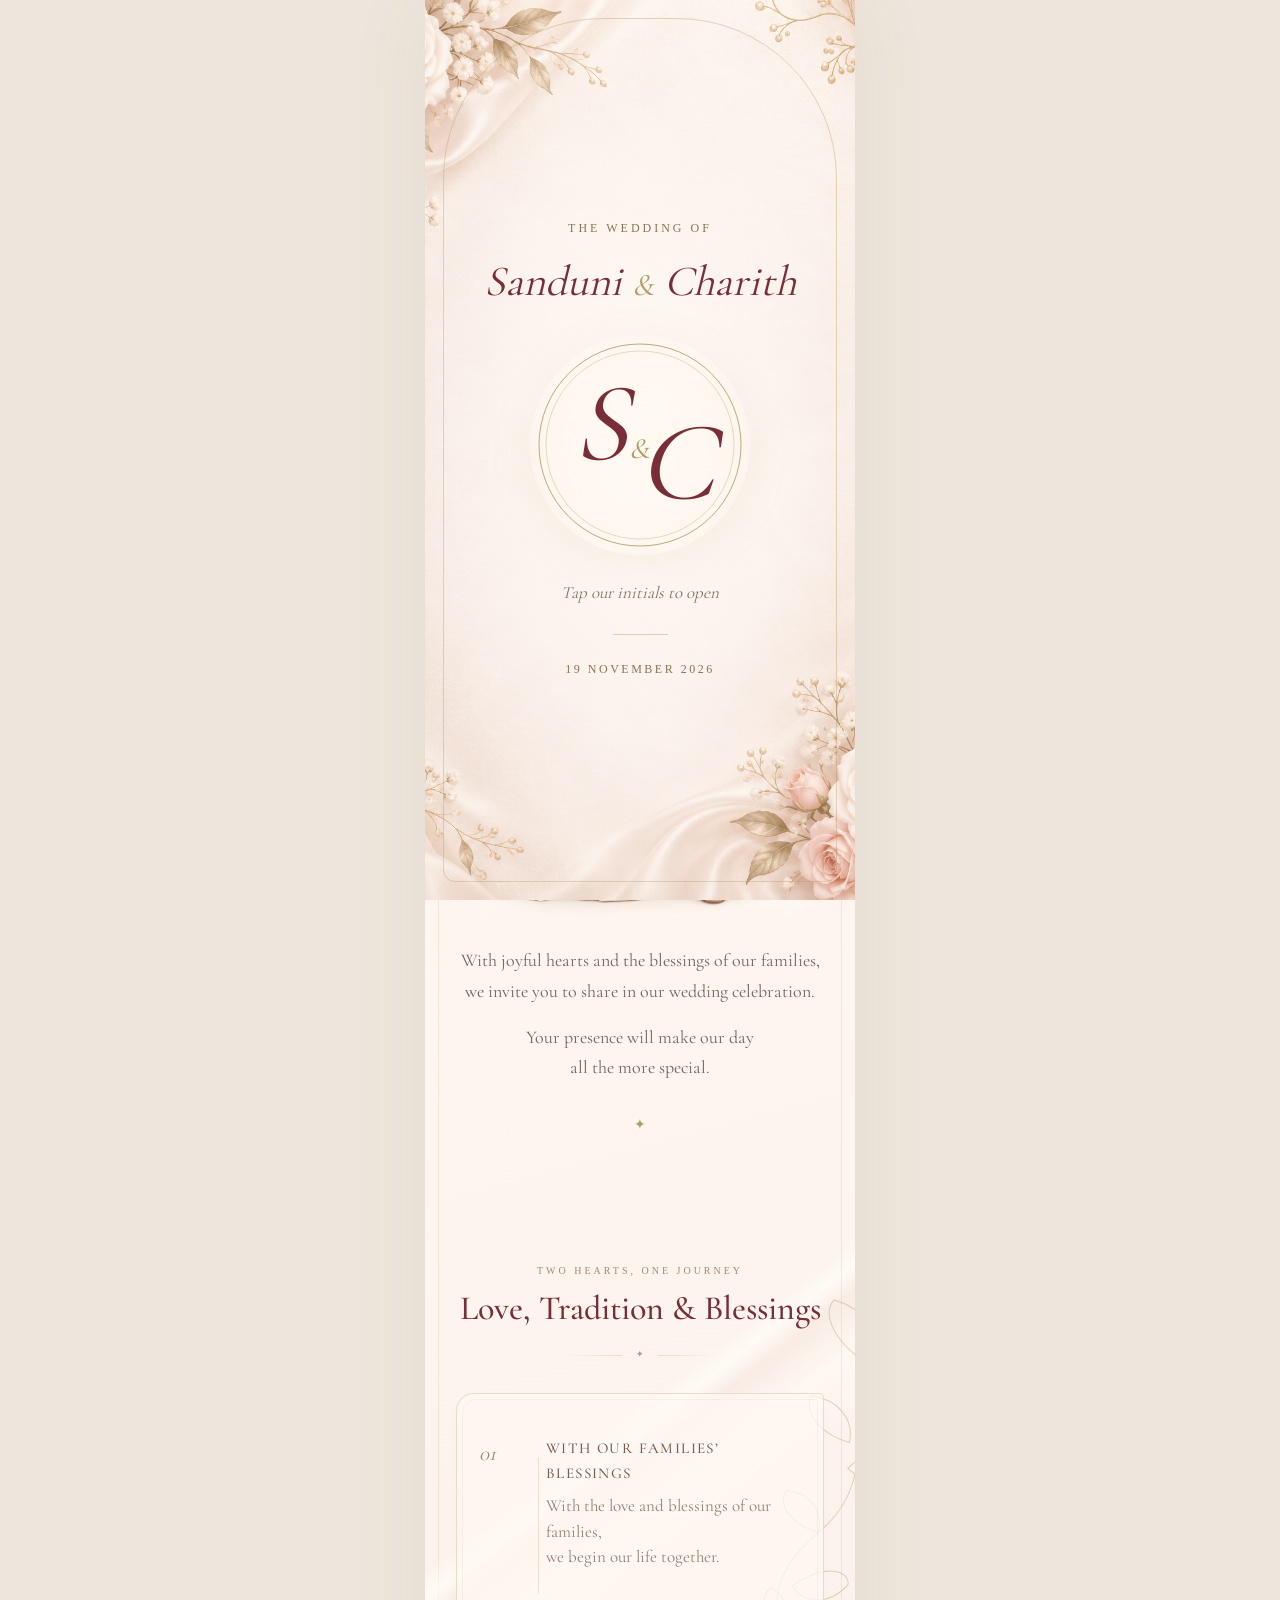
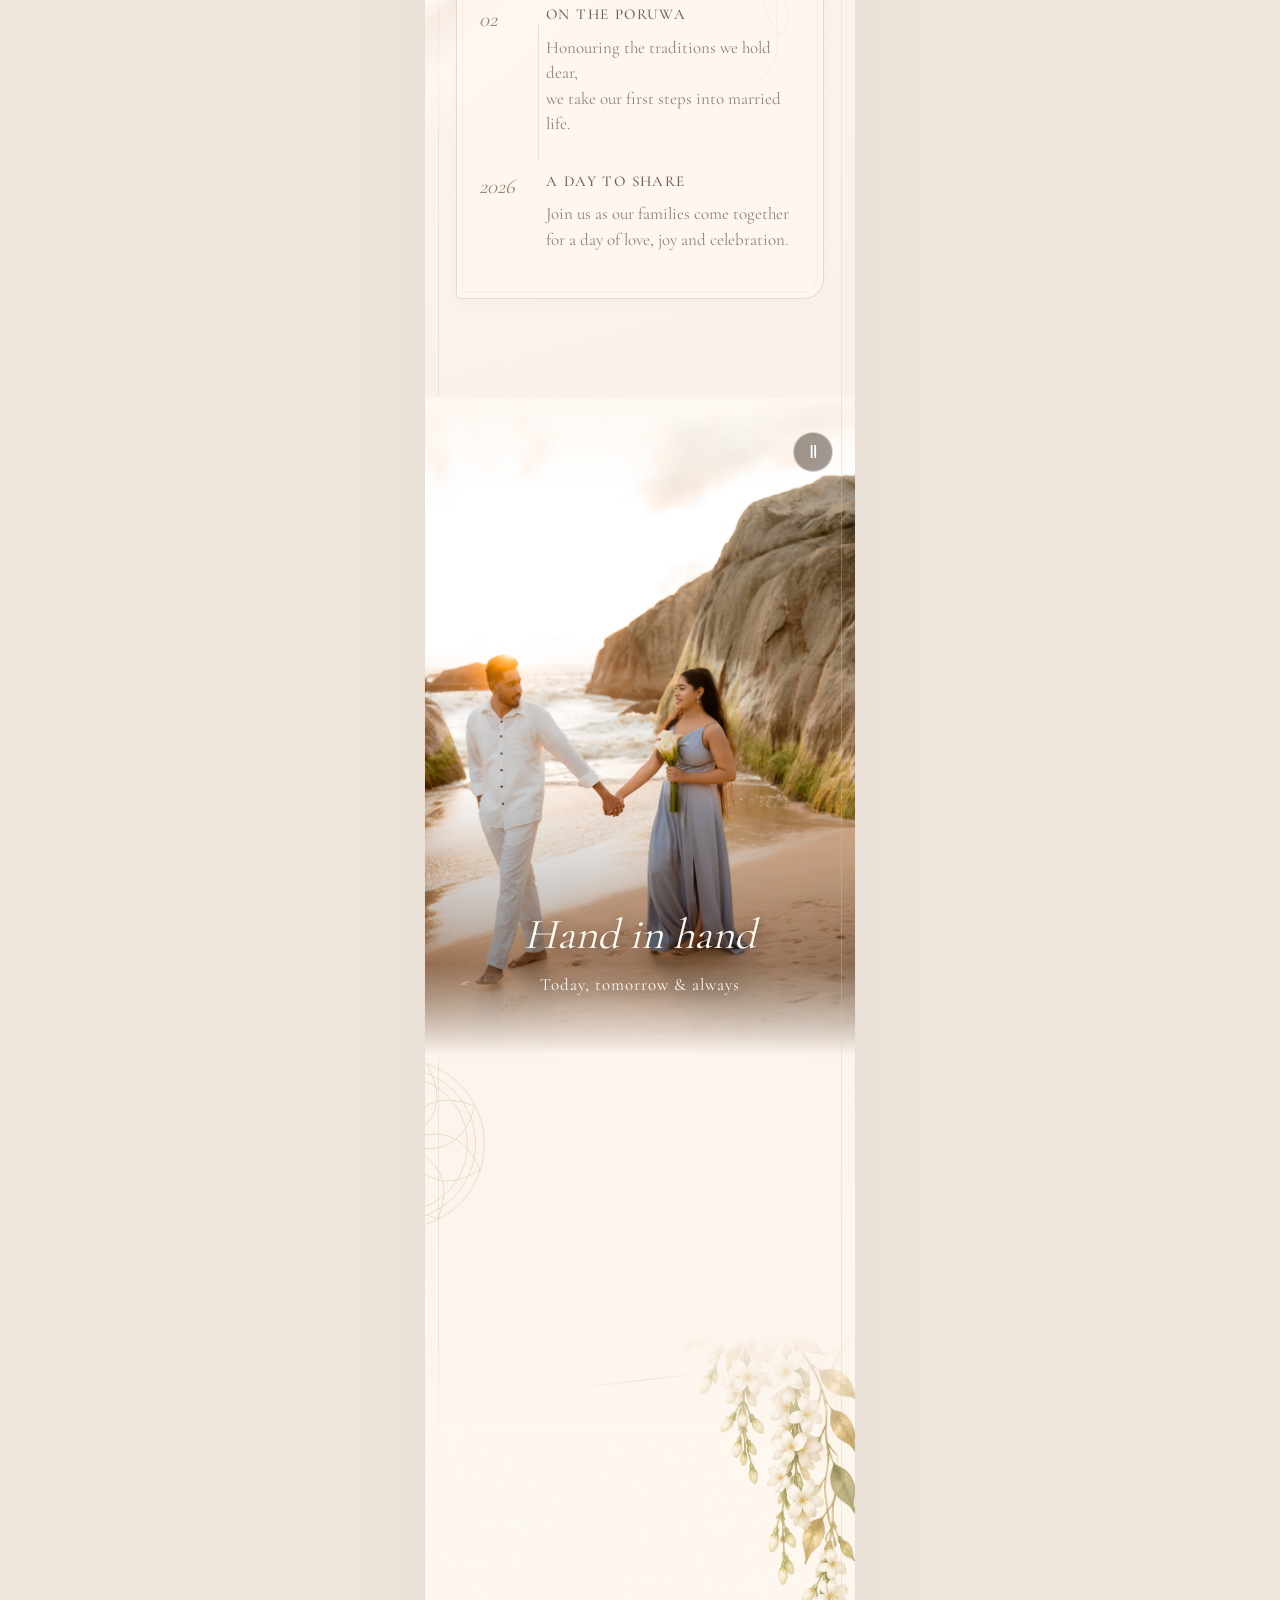
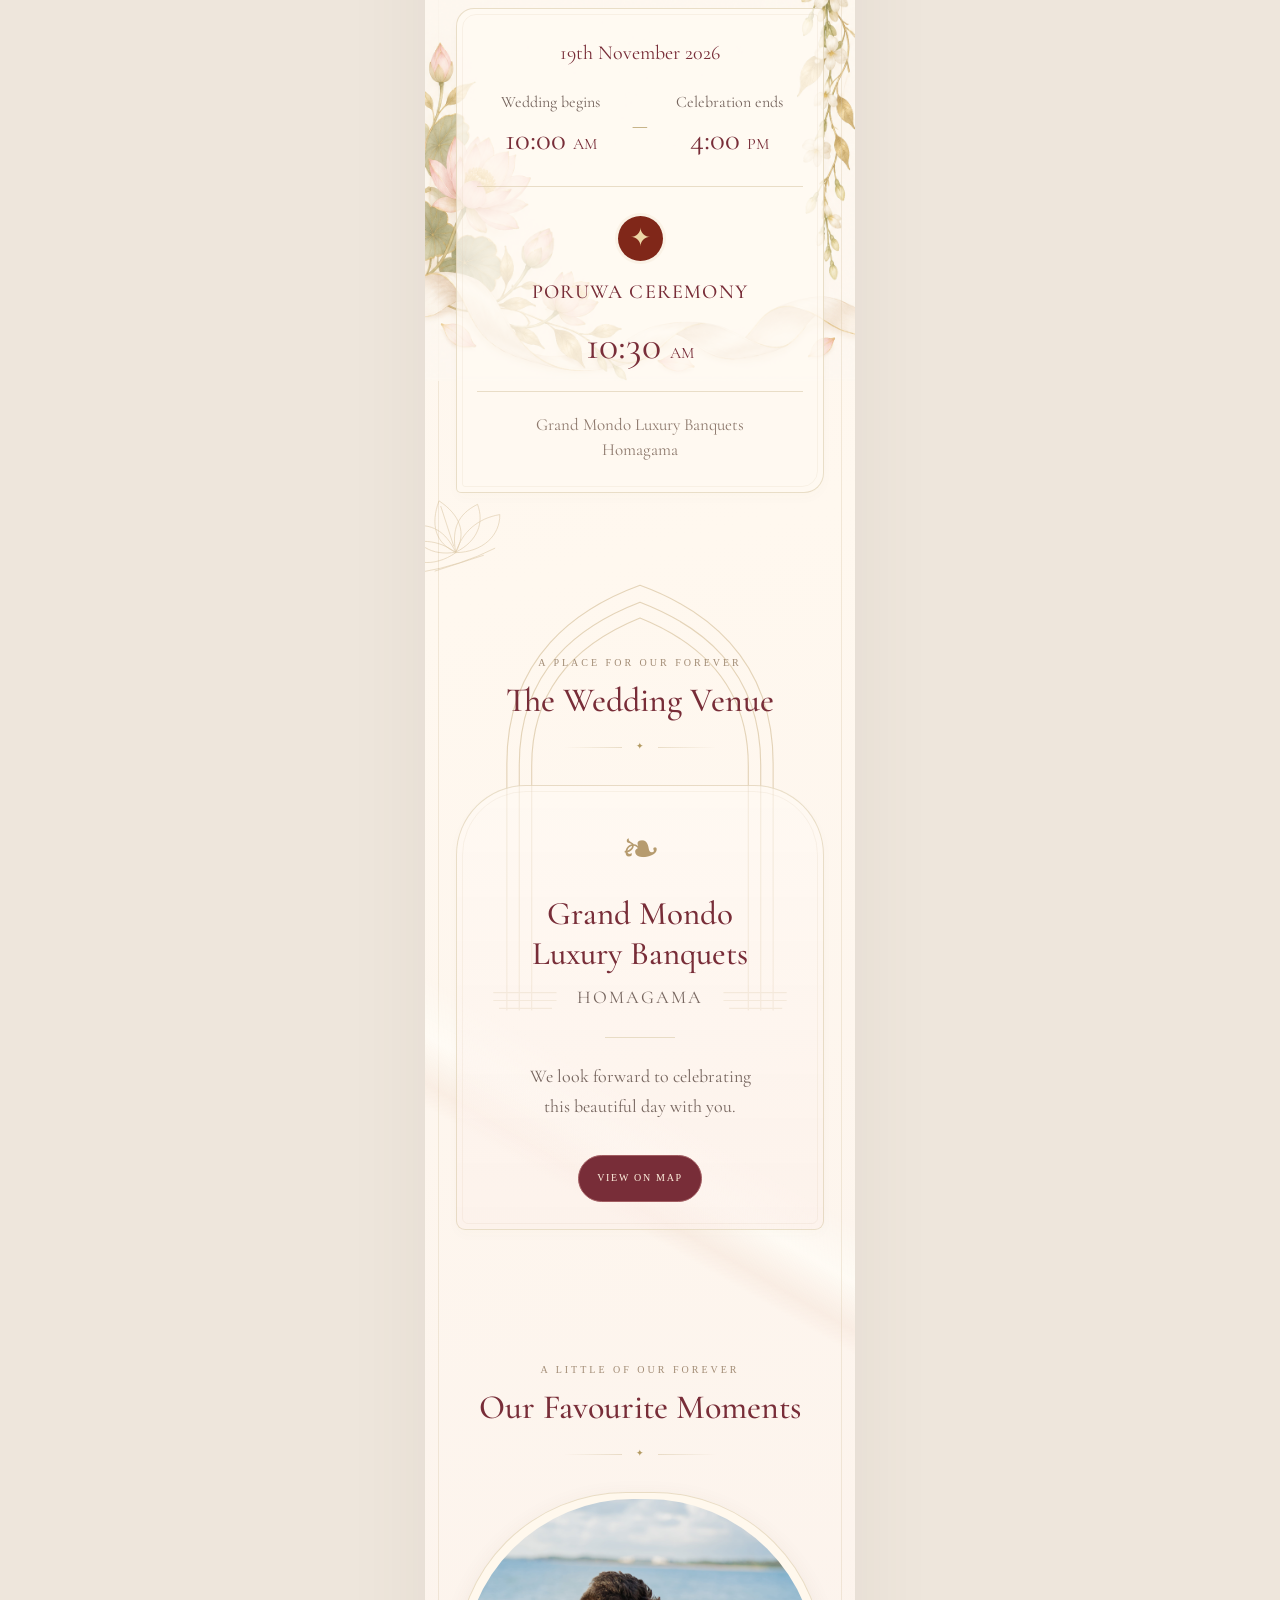
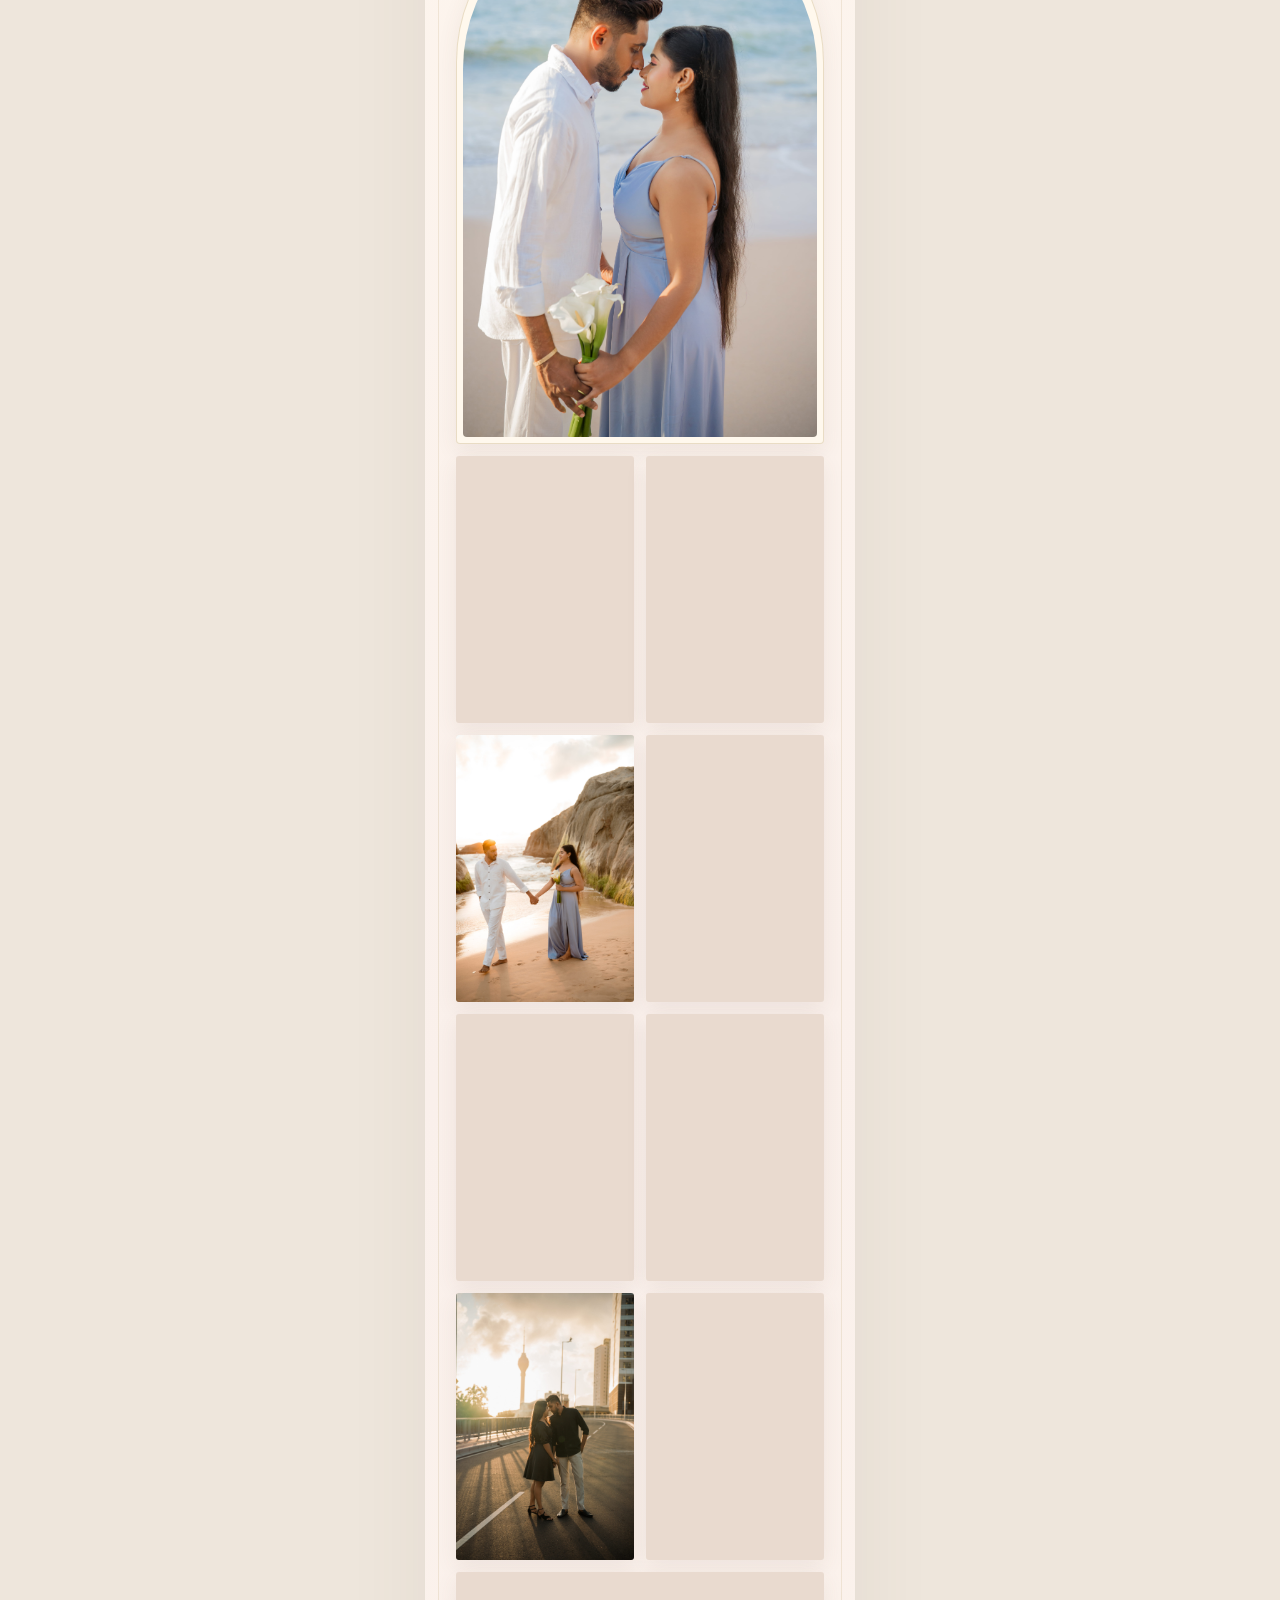
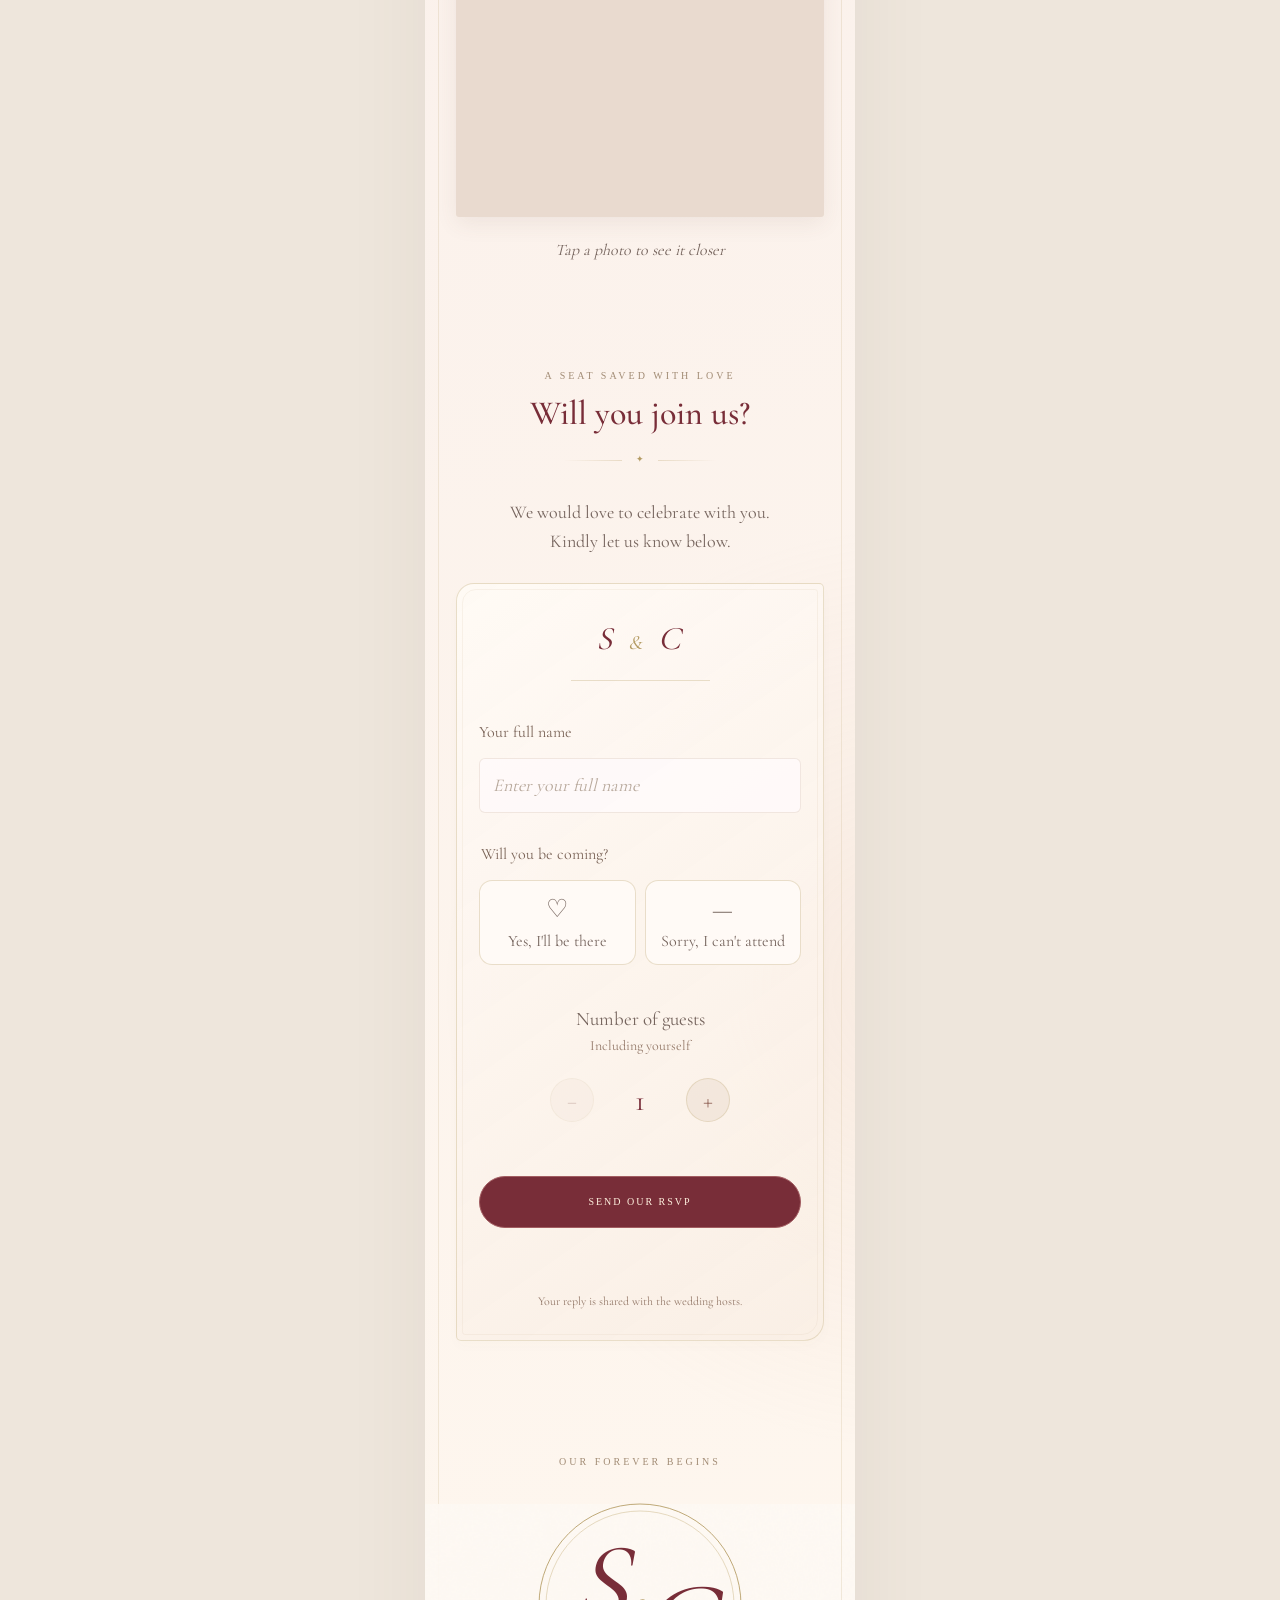
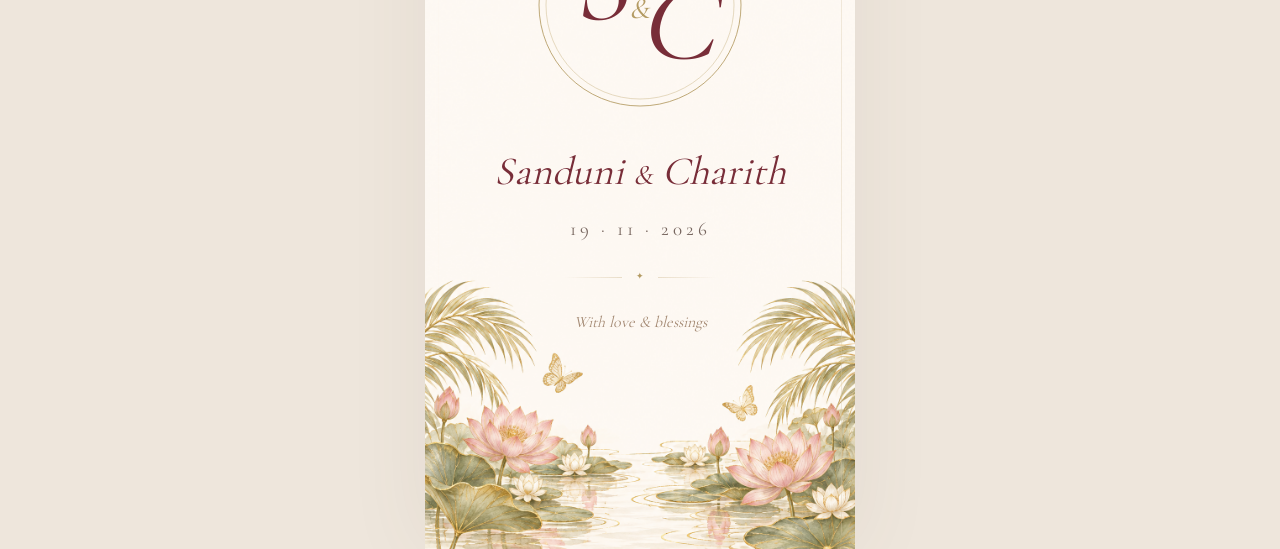
==== commit 38ef8b5d: "Add files via upload" ====
--- a/index.html
+++ b/index.html
@@ -1,5 +1,5 @@
 <!doctype html>
-<html lang="en"><head><meta charset="utf-8"><meta name="viewport" content="width=device-width,initial-scale=1"><meta name="theme-color" content="#fbf4ed"><meta name="description" content="Sanduni and Charith warmly invite you to their wedding on 19 November 2026 at Grand Mondo Luxury Banquets, Homagama."><title>Sanduni & Charith — Our Wedding</title><link rel="stylesheet" href="fonts.css"><link rel="stylesheet" href="style.css"><link rel="stylesheet" href="scroll-design.css?v=2"><link rel="stylesheet" href="photos.css?v=illustration-restored"><link rel="stylesheet" href="petals.css?v=heart3"><link rel="stylesheet" href="monogram.css?v=9"><link rel="stylesheet" href="heart-transition.css?v=heart3"><link rel="stylesheet" href="rsvp.css?v=2"><link rel="stylesheet" href="scroll-cue.css?v=1"></head>
+<html lang="en"><head><meta charset="utf-8"><meta name="viewport" content="width=device-width,initial-scale=1"><meta name="theme-color" content="#fbf4ed"><meta name="description" content="Sanduni and Charith warmly invite you to their wedding on 19 November 2026 at Grand Mondo Luxury Banquets, Homagama."><title>Sanduni & Charith — Our Wedding</title><link rel="stylesheet" href="fonts.css"><link rel="stylesheet" href="style.css?v=burgundy-map-1"><link rel="stylesheet" href="scroll-design.css?v=2"><link rel="stylesheet" href="photos.css?v=illustration-restored"><link rel="stylesheet" href="petals.css?v=heart3"><link rel="stylesheet" href="monogram.css?v=9"><link rel="stylesheet" href="heart-transition.css?v=heart3"><link rel="stylesheet" href="rsvp.css?v=2"><link rel="stylesheet" href="scroll-cue.css?v=1"></head>
 <body class="closed"><svg class="ornament-library" xmlns="http://www.w3.org/2000/svg" aria-hidden="true"><defs>
 <symbol id="gold-lotus" viewBox="0 0 260 170"><g fill="none" stroke="currentColor" stroke-width="1.2"><path d="M130 139C94 107 96 65 130 22C164 65 166 107 130 139ZM130 139C77 131 51 97 53 55C100 62 123 88 130 139ZM130 139C183 131 209 97 207 55C160 62 137 88 130 139ZM130 140C74 157 27 134 14 91C61 84 103 101 130 140ZM130 140C186 157 233 134 246 91C199 84 157 101 130 140Z"/><path d="M46 157Q130 170 214 157M74 164H186M130 34V126"/></g></symbol>
 <symbol id="gold-vine" viewBox="0 0 150 520"><g fill="none" stroke="currentColor" stroke-width="1.3"><path d="M120 0C14 113 146 204 60 312S76 460 22 520"/><path d="M78 83C17 57 7 26 16 9C62 12 86 40 78 83ZM78 83C114 57 135 67 140 83C125 113 99 109 78 83ZM75 188C29 184 8 158 13 138C50 136 75 157 75 188ZM80 222C112 175 143 180 147 194C134 226 112 239 80 222ZM60 312C14 309 0 283 7 267C44 263 58 286 60 312ZM41 388C83 344 113 357 112 372C91 406 58 407 41 388ZM40 455C10 435 2 408 14 396C42 408 50 427 40 455Z"/></g></symbol>
--- a/style.css
+++ b/style.css
@@ -1,3 +1,3 @@
-:root{--paper:#fff8f2;--wine:#782d38;--deep:#60242e;--gold:#b49b63;--ink:#76655e;--line:#d8c6a58c}*{box-sizing:border-box}html{scroll-behavior:smooth;scroll-padding-top:24px}body{margin:0;background:#eee6dc;color:var(--ink);font:19px/1.65 'Cormorant Garamond',Georgia,serif}body.closed{overflow:hidden}button,input,textarea{font:inherit}button,a,input,textarea{-webkit-tap-highlight-color:transparent}button,a{touch-action:manipulation}button{cursor:pointer}a{color:inherit;text-decoration:none}button:focus-visible,a:focus-visible,input:focus-visible,textarea:focus-visible{outline:2px solid var(--wine);outline-offset:5px}main{position:relative;max-width:430px;margin:auto;background:var(--paper);box-shadow:0 0 80px #66514012;overflow:hidden}main::before,main::after{content:'';position:absolute;top:14px;bottom:14px;width:1px;background:var(--line);z-index:0;pointer-events:none}main::before{left:13px}main::after{right:13px}.entrance{position:fixed;inset:0;z-index:30;max-width:430px;margin:auto;background:#482b1f;overflow:hidden;color:#fff5e8;text-align:center;transition:opacity 1.3s,visibility 1.3s}.entrance-art{position:absolute;inset:0;background:url('assets/kandyan-car.png') center/cover;transform:scale(1.02);animation:gentle-approach 14s ease-out both}.entrance-shade{position:absolute;inset:0;background:linear-gradient(#211d162e,transparent 35%,transparent 65%,#251a16c9)}.entrance-heading{position:absolute;top:clamp(25px,6vh,70px);left:15px;right:15px;text-shadow:0 2px 15px #1e151d99}.entrance-heading>span{font:10px Georgia,serif;letter-spacing:4px}.entrance-heading p{font-style:italic;font-size:clamp(34px,8vw,54px);margin:8px 0}.entrance-heading i{font-size:.72em}.entrance-bottom{position:absolute;bottom:30px;left:24px;right:24px}.enter-button{padding:14px 27px;border:1px solid #e8d4aa;border-radius:50px;background:#fff5e6ed;color:var(--deep);font-size:18px;box-shadow:0 6px 35px #20140725}.enter-button span{margin-left:22px}.entrance-bottom p{font:10px Georgia,serif;letter-spacing:4px;margin-top:19px}.entrance.departing .entrance-art{animation:drive-away 2s ease-in both}.entrance.departing .entrance-bottom{transition:opacity .5s;opacity:0}.entrance.hidden{opacity:0;visibility:hidden;pointer-events:none}.invitation-card{padding:30px 29px 55px;text-align:center;position:relative}.gold-ornament{height:95px;color:#c2aa76;font-size:55px;line-height:95px;position:relative;background:radial-gradient(ellipse at 50% -4%,transparent 39%,#c3ad773f 40%,transparent 41%,transparent 46%,#c3ad7759 47%,transparent 48%,transparent 53%,#c3ad7738 54%,transparent 55%);margin:-30px -15px 15px}.gold-ornament::before,.gold-ornament::after{content:'❧';position:absolute;top:10px;font-size:44px;color:#c3ad7770}.gold-ornament::before{left:10%;transform:rotate(-25deg)}.gold-ornament::after{right:10%;transform:scaleX(-1) rotate(-25deg)}.blessing{font-size:17px;letter-spacing:1px;color:#645043;margin:15px 0 8px}.eyebrow{font-family:Georgia,serif;font-size:10px;letter-spacing:3px;line-height:1.9;color:#a28c75;margin:0 0 9px}.invitation-card h1{font-size:clamp(38px,8vw,48px);font-weight:400;font-style:italic;color:var(--wine);line-height:1.15;margin:36px 0 17px}.invitation-card h1 span{font-size:.68em;color:#ad7c77}.family-line{font-size:16px;color:#9c8376;margin:0 0 30px}.wedding-date{display:grid;grid-template-columns:1fr auto 1fr;align-items:center;gap:22px;max-width:330px;margin:auto}.wedding-date span{font-size:15px;letter-spacing:1.3px;border-top:1px solid var(--line);border-bottom:1px solid var(--line);padding:8px 2px;color:#715c52}.wedding-date strong{font-size:47px;font-weight:500;line-height:1.2;color:var(--wine)}.weekday{font-size:19px;margin:12px 0 10px;color:#705b51}.weekday sup{font-size:11px}.couple-art{display:block;width:min(88%,345px);height:auto;margin:4px auto 8px;mix-blend-mode:multiply;mask-image:linear-gradient(transparent,black 7%,black 93%,transparent)}.invitation-message{font-size:18px;line-height:1.7;margin-top:14px}.invitation-message p{margin:15px 0}.section-end{display:block;font-size:14px;color:var(--gold);margin-top:30px}.section{padding:45px 31px 28px;position:relative}.heading{text-align:center;margin-bottom:30px}.heading h2{font-size:34px;line-height:1.15;font-weight:500;color:var(--wine);margin:6px 0 12px}.divider{display:flex;align-items:center;justify-content:center;gap:14px;color:var(--gold);font-size:9px;margin-top:20px}.divider::before,.divider::after{content:'';height:1px;width:58px;background:linear-gradient(90deg,transparent,var(--line))}.divider::after{transform:rotate(180deg)}.framed{position:relative;border:1px solid var(--line);border-radius:18px 5px 20px 5px;background:#fff9f144;box-shadow:0 5px 13px #77523005}.framed::before{content:'';position:absolute;inset:5px;border:1px solid #deccb638;border-radius:14px 3px 16px 3px;pointer-events:none}.story-panel{padding:28px 22px}.story-panel article{display:grid;grid-template-columns:48px 1fr;gap:19px;padding:14px 0 18px;position:relative}.story-panel article:not(:last-child)::after{content:'';position:absolute;left:59px;top:35px;bottom:-5px;border-left:1px solid #ccb99966}.chapter{font-size:21px;font-style:italic;color:#9c8872;padding-top:1px}.story-panel h3{font-size:15px;letter-spacing:1.4px;font-weight:500;color:#765d50;margin:0 0 8px}.story-panel p{font-size:17px;line-height:1.5;margin:0;color:#958174}.countdown-section{padding-top:52px;padding-bottom:47px}.countdown{display:grid;grid-template-columns:repeat(4,1fr);gap:9px;max-width:440px;margin:auto}.countdown>div{text-align:center;border:1px solid var(--line);padding:16px 2px 12px;border-radius:9px 3px 10px 3px;background:#fff8ef55}.countdown strong{display:block;font-weight:500;font-size:35px;line-height:1.1;color:var(--wine)}.countdown span{font-family:Georgia,serif;font-size:8px;letter-spacing:1px;color:#a08a78}.event-list{display:grid;gap:23px}.event-card{padding:27px 15px;text-align:center}.event-icon{width:45px;height:45px;display:grid;place-items:center;margin:0 auto 15px;border-radius:50%;background:#802719;color:#edd6a6;font-size:25px;box-shadow:0 0 0 3px #eadac342}.event-card h3{font-size:20px;letter-spacing:1.2px;color:var(--wine);font-weight:500;margin:0 0 12px}.event-card p{font-size:17px;line-height:1.5;margin:6px 0;color:#8e796d}.venue-section{padding-top:65px}.venue-panel{text-align:center;padding:34px 22px 27px}.venue-flower{font-size:47px;line-height:1.1;color:#b69b6e}.venue-panel h3{font-size:33px;line-height:1.2;font-weight:500;color:var(--wine);margin:18px 0 10px}.location-name{font-size:15px;letter-spacing:2px;text-transform:uppercase;margin:0}.hairline{display:block;width:70px;height:1px;background:var(--line);margin:24px auto}.venue-panel>p{font-size:18px}.map-link{display:inline-flex;align-items:center;justify-content:center;gap:13px;font-family:Georgia,serif;font-size:10px;letter-spacing:1.7px;border:1px solid var(--line);padding:14px 18px;margin-top:16px;border-radius:25px;color:#775b4d;background:#fff9ef85}.map-link:hover{background:#f0e3d4}.rsvp-section{padding-top:65px}.rsvp-intro{text-align:center;font-size:18px;line-height:1.65;margin:0 0 15px}.rsvp-status{text-align:center;font-size:16px;font-style:italic;color:var(--wine);margin:0 0 30px}.rsvp-form{padding:24px 21px;display:grid;gap:9px}.rsvp-form>label,legend{font-size:16px;color:#7b6458}.rsvp-form>label:not(:first-child){margin-top:11px}.rsvp-form>label span{color:#ac9786;font-size:14px}input,textarea{width:100%;font-size:17px;color:#755e53;border:1px solid #dbcab966;border-radius:6px;background:#fffafbca;padding:12px 13px;min-width:0}input::placeholder,textarea::placeholder{color:#b8a99c;font-style:italic}textarea{resize:vertical}fieldset{border:0;padding:0;margin:12px 0}legend{margin-bottom:12px}.attendance-options{display:grid;grid-template-columns:1fr 1fr;gap:10px}.attendance-options label{position:relative;cursor:pointer}.attendance-options input{position:absolute;opacity:0;width:1px;height:1px}.attendance-options span{display:block;padding:11px 3px;border:1px solid var(--line);border-radius:6px;text-align:center;font-size:16px}.attendance-options input:checked+span{background:#f1ddd7;border-color:#b9887f;color:var(--wine)}.attendance-options input:focus-visible+span{outline:2px solid var(--wine);outline-offset:2px}.guest-counter{display:flex;align-items:center;justify-content:center;gap:19px;margin:4px 0 10px}.guest-counter button{border:1px solid var(--line);width:35px;height:35px;border-radius:50%;background:#ecdccf80;color:#9d7467;line-height:1}.guest-counter input{width:45px;text-align:center;padding:5px 0;font-size:23px;color:var(--wine);border:0;background:transparent;appearance:textfield}.guest-counter input::-webkit-inner-spin-button{appearance:none}.reply-button{border:1px solid #a25d61;background:var(--wine);color:#fff1df;border-radius:7px;padding:15px 12px;font-family:Georgia,serif;font-size:10px;letter-spacing:2px;margin-top:16px}.reply-button span{margin-left:20px}.reply-button:hover{background:var(--deep)}.form-note{text-align:center;color:#a88d7a;font-size:14px;margin:5px 0}footer{text-align:center;padding:60px 24px 65px;position:relative}footer p{margin:8px 0;font-size:18px}.footer-ornament{font-size:34px;color:var(--gold)}footer h2{font-size:40px;font-style:italic;font-weight:400;color:var(--wine);line-height:1.2;margin:18px 0}footer h2 span{font-size:.7em}.footer-date{letter-spacing:4px;font-size:16px}.footer-blessing{font-size:16px!important;font-style:italic;color:#a68c76}.music-toggle{position:fixed;top:20px;right:max(20px,calc((100vw - 430px)/2 + 20px));z-index:12;width:39px;height:39px;border:1px solid #d9a3a2;border-radius:50%;background:#c96a7bdd;color:#fff6ec;font-size:24px;box-shadow:0 3px 13px #6b303022}.music-toggle[hidden]{display:none}dialog{border:1px solid var(--line);border-radius:15px;background:#fff7ed;color:var(--ink);padding:40px 28px;text-align:center;max-width:min(420px,88vw)}dialog::backdrop{background:#3d272777}dialog h2{font-weight:400;color:var(--wine);font-size:33px;line-height:1.2}dialog p{font-size:18px}#closeDialog{position:absolute;top:7px;right:12px;border:0;background:none;font-size:28px;color:var(--wine)}.reveal{transition:opacity .9s ease,transform .9s cubic-bezier(.2,.7,.2,1)}.motion-ready .reveal:not(.visible){opacity:0;transform:translateY(18px)}.motion-ready .reveal:focus-within{opacity:1;transform:none}.opening-revealed .invitation-card h1{animation:letter-in 1.2s .25s both}.opening-revealed .couple-art{animation:letter-in 1.3s .55s both}@keyframes gentle-approach{from{transform:scale(1.02)}to{transform:scale(1.09)}}@keyframes drive-away{from{transform:scale(1.08)}to{transform:scale(1.2);filter:brightness(1.1)}}@keyframes letter-in{from{opacity:0;transform:translateY(14px)}to{opacity:1;transform:translateY(0)}}@media(max-width:380px){.section{padding-left:25px;padding-right:25px}.invitation-card{padding-left:24px;padding-right:24px}.invitation-card h1{font-size:40px}.wedding-date{gap:16px}.countdown{gap:6px}.countdown strong{font-size:29px}.countdown span{font-size:8px;letter-spacing:.5px}.story-panel{padding:22px 15px}.story-panel article{gap:15px;grid-template-columns:39px 1fr}.story-panel article:not(:last-child)::after{left:45px}.rsvp-form{padding:24px 17px}.attendance-options span{font-size:15px}.event-card p{font-size:16px}.music-toggle{top:12px;right:17px}}@media(prefers-reduced-motion:reduce){html{scroll-behavior:auto}*,*::before,*::after{animation:none!important;transition:none!important}.motion-ready .reveal:not(.visible){opacity:1;transform:none}}
+:root{--paper:#fff8f2;--wine:#782d38;--deep:#60242e;--gold:#b49b63;--ink:#76655e;--line:#d8c6a58c}*{box-sizing:border-box}html{scroll-behavior:smooth;scroll-padding-top:24px}body{margin:0;background:#eee6dc;color:var(--ink);font:19px/1.65 'Cormorant Garamond',Georgia,serif}body.closed{overflow:hidden}button,input,textarea{font:inherit}button,a,input,textarea{-webkit-tap-highlight-color:transparent}button,a{touch-action:manipulation}button{cursor:pointer}a{color:inherit;text-decoration:none}button:focus-visible,a:focus-visible,input:focus-visible,textarea:focus-visible{outline:2px solid var(--wine);outline-offset:5px}main{position:relative;max-width:430px;margin:auto;background:var(--paper);box-shadow:0 0 80px #66514012;overflow:hidden}main::before,main::after{content:'';position:absolute;top:14px;bottom:14px;width:1px;background:var(--line);z-index:0;pointer-events:none}main::before{left:13px}main::after{right:13px}.entrance{position:fixed;inset:0;z-index:30;max-width:430px;margin:auto;background:#482b1f;overflow:hidden;color:#fff5e8;text-align:center;transition:opacity 1.3s,visibility 1.3s}.entrance-art{position:absolute;inset:0;background:url('assets/kandyan-car.png') center/cover;transform:scale(1.02);animation:gentle-approach 14s ease-out both}.entrance-shade{position:absolute;inset:0;background:linear-gradient(#211d162e,transparent 35%,transparent 65%,#251a16c9)}.entrance-heading{position:absolute;top:clamp(25px,6vh,70px);left:15px;right:15px;text-shadow:0 2px 15px #1e151d99}.entrance-heading>span{font:10px Georgia,serif;letter-spacing:4px}.entrance-heading p{font-style:italic;font-size:clamp(34px,8vw,54px);margin:8px 0}.entrance-heading i{font-size:.72em}.entrance-bottom{position:absolute;bottom:30px;left:24px;right:24px}.enter-button{padding:14px 27px;border:1px solid #e8d4aa;border-radius:50px;background:#fff5e6ed;color:var(--deep);font-size:18px;box-shadow:0 6px 35px #20140725}.enter-button span{margin-left:22px}.entrance-bottom p{font:10px Georgia,serif;letter-spacing:4px;margin-top:19px}.entrance.departing .entrance-art{animation:drive-away 2s ease-in both}.entrance.departing .entrance-bottom{transition:opacity .5s;opacity:0}.entrance.hidden{opacity:0;visibility:hidden;pointer-events:none}.invitation-card{padding:30px 29px 55px;text-align:center;position:relative}.gold-ornament{height:95px;color:#c2aa76;font-size:55px;line-height:95px;position:relative;background:radial-gradient(ellipse at 50% -4%,transparent 39%,#c3ad773f 40%,transparent 41%,transparent 46%,#c3ad7759 47%,transparent 48%,transparent 53%,#c3ad7738 54%,transparent 55%);margin:-30px -15px 15px}.gold-ornament::before,.gold-ornament::after{content:'❧';position:absolute;top:10px;font-size:44px;color:#c3ad7770}.gold-ornament::before{left:10%;transform:rotate(-25deg)}.gold-ornament::after{right:10%;transform:scaleX(-1) rotate(-25deg)}.blessing{font-size:17px;letter-spacing:1px;color:#645043;margin:15px 0 8px}.eyebrow{font-family:Georgia,serif;font-size:10px;letter-spacing:3px;line-height:1.9;color:#a28c75;margin:0 0 9px}.invitation-card h1{font-size:clamp(38px,8vw,48px);font-weight:400;font-style:italic;color:var(--wine);line-height:1.15;margin:36px 0 17px}.invitation-card h1 span{font-size:.68em;color:#ad7c77}.family-line{font-size:16px;color:#9c8376;margin:0 0 30px}.wedding-date{display:grid;grid-template-columns:1fr auto 1fr;align-items:center;gap:22px;max-width:330px;margin:auto}.wedding-date span{font-size:15px;letter-spacing:1.3px;border-top:1px solid var(--line);border-bottom:1px solid var(--line);padding:8px 2px;color:#715c52}.wedding-date strong{font-size:47px;font-weight:500;line-height:1.2;color:var(--wine)}.weekday{font-size:19px;margin:12px 0 10px;color:#705b51}.weekday sup{font-size:11px}.couple-art{display:block;width:min(88%,345px);height:auto;margin:4px auto 8px;mix-blend-mode:multiply;mask-image:linear-gradient(transparent,black 7%,black 93%,transparent)}.invitation-message{font-size:18px;line-height:1.7;margin-top:14px}.invitation-message p{margin:15px 0}.section-end{display:block;font-size:14px;color:var(--gold);margin-top:30px}.section{padding:45px 31px 28px;position:relative}.heading{text-align:center;margin-bottom:30px}.heading h2{font-size:34px;line-height:1.15;font-weight:500;color:var(--wine);margin:6px 0 12px}.divider{display:flex;align-items:center;justify-content:center;gap:14px;color:var(--gold);font-size:9px;margin-top:20px}.divider::before,.divider::after{content:'';height:1px;width:58px;background:linear-gradient(90deg,transparent,var(--line))}.divider::after{transform:rotate(180deg)}.framed{position:relative;border:1px solid var(--line);border-radius:18px 5px 20px 5px;background:#fff9f144;box-shadow:0 5px 13px #77523005}.framed::before{content:'';position:absolute;inset:5px;border:1px solid #deccb638;border-radius:14px 3px 16px 3px;pointer-events:none}.story-panel{padding:28px 22px}.story-panel article{display:grid;grid-template-columns:48px 1fr;gap:19px;padding:14px 0 18px;position:relative}.story-panel article:not(:last-child)::after{content:'';position:absolute;left:59px;top:35px;bottom:-5px;border-left:1px solid #ccb99966}.chapter{font-size:21px;font-style:italic;color:#9c8872;padding-top:1px}.story-panel h3{font-size:15px;letter-spacing:1.4px;font-weight:500;color:#765d50;margin:0 0 8px}.story-panel p{font-size:17px;line-height:1.5;margin:0;color:#958174}.countdown-section{padding-top:52px;padding-bottom:47px}.countdown{display:grid;grid-template-columns:repeat(4,1fr);gap:9px;max-width:440px;margin:auto}.countdown>div{text-align:center;border:1px solid var(--line);padding:16px 2px 12px;border-radius:9px 3px 10px 3px;background:#fff8ef55}.countdown strong{display:block;font-weight:500;font-size:35px;line-height:1.1;color:var(--wine)}.countdown span{font-family:Georgia,serif;font-size:8px;letter-spacing:1px;color:#a08a78}.event-list{display:grid;gap:23px}.event-card{padding:27px 15px;text-align:center}.event-icon{width:45px;height:45px;display:grid;place-items:center;margin:0 auto 15px;border-radius:50%;background:#802719;color:#edd6a6;font-size:25px;box-shadow:0 0 0 3px #eadac342}.event-card h3{font-size:20px;letter-spacing:1.2px;color:var(--wine);font-weight:500;margin:0 0 12px}.event-card p{font-size:17px;line-height:1.5;margin:6px 0;color:#8e796d}.venue-section{padding-top:65px}.venue-panel{text-align:center;padding:34px 22px 27px}.venue-flower{font-size:47px;line-height:1.1;color:#b69b6e}.venue-panel h3{font-size:33px;line-height:1.2;font-weight:500;color:var(--wine);margin:18px 0 10px}.location-name{font-size:15px;letter-spacing:2px;text-transform:uppercase;margin:0}.hairline{display:block;width:70px;height:1px;background:var(--line);margin:24px auto}.venue-panel>p{font-size:18px}.map-link{display:inline-flex;align-items:center;justify-content:center;gap:13px;font-family:Georgia,serif;font-size:10px;letter-spacing:1.7px;border:1px solid #a25d61;padding:14px 18px;margin-top:16px;border-radius:25px;color:#fff1df;background:var(--wine);transition:background .2s ease,transform .2s ease,box-shadow .2s ease}.map-link:hover{background:var(--deep);transform:translateY(-2px);box-shadow:0 6px 18px #782d3826}.rsvp-section{padding-top:65px}.rsvp-intro{text-align:center;font-size:18px;line-height:1.65;margin:0 0 15px}.rsvp-status{text-align:center;font-size:16px;font-style:italic;color:var(--wine);margin:0 0 30px}.rsvp-form{padding:24px 21px;display:grid;gap:9px}.rsvp-form>label,legend{font-size:16px;color:#7b6458}.rsvp-form>label:not(:first-child){margin-top:11px}.rsvp-form>label span{color:#ac9786;font-size:14px}input,textarea{width:100%;font-size:17px;color:#755e53;border:1px solid #dbcab966;border-radius:6px;background:#fffafbca;padding:12px 13px;min-width:0}input::placeholder,textarea::placeholder{color:#b8a99c;font-style:italic}textarea{resize:vertical}fieldset{border:0;padding:0;margin:12px 0}legend{margin-bottom:12px}.attendance-options{display:grid;grid-template-columns:1fr 1fr;gap:10px}.attendance-options label{position:relative;cursor:pointer}.attendance-options input{position:absolute;opacity:0;width:1px;height:1px}.attendance-options span{display:block;padding:11px 3px;border:1px solid var(--line);border-radius:6px;text-align:center;font-size:16px}.attendance-options input:checked+span{background:#f1ddd7;border-color:#b9887f;color:var(--wine)}.attendance-options input:focus-visible+span{outline:2px solid var(--wine);outline-offset:2px}.guest-counter{display:flex;align-items:center;justify-content:center;gap:19px;margin:4px 0 10px}.guest-counter button{border:1px solid var(--line);width:35px;height:35px;border-radius:50%;background:#ecdccf80;color:#9d7467;line-height:1}.guest-counter input{width:45px;text-align:center;padding:5px 0;font-size:23px;color:var(--wine);border:0;background:transparent;appearance:textfield}.guest-counter input::-webkit-inner-spin-button{appearance:none}.reply-button{border:1px solid #a25d61;background:var(--wine);color:#fff1df;border-radius:7px;padding:15px 12px;font-family:Georgia,serif;font-size:10px;letter-spacing:2px;margin-top:16px}.reply-button span{margin-left:20px}.reply-button:hover{background:var(--deep)}.form-note{text-align:center;color:#a88d7a;font-size:14px;margin:5px 0}footer{text-align:center;padding:60px 24px 65px;position:relative}footer p{margin:8px 0;font-size:18px}.footer-ornament{font-size:34px;color:var(--gold)}footer h2{font-size:40px;font-style:italic;font-weight:400;color:var(--wine);line-height:1.2;margin:18px 0}footer h2 span{font-size:.7em}.footer-date{letter-spacing:4px;font-size:16px}.footer-blessing{font-size:16px!important;font-style:italic;color:#a68c76}.music-toggle{position:fixed;top:20px;right:max(20px,calc((100vw - 430px)/2 + 20px));z-index:12;width:39px;height:39px;border:1px solid #d9a3a2;border-radius:50%;background:#c96a7bdd;color:#fff6ec;font-size:24px;box-shadow:0 3px 13px #6b303022}.music-toggle[hidden]{display:none}dialog{border:1px solid var(--line);border-radius:15px;background:#fff7ed;color:var(--ink);padding:40px 28px;text-align:center;max-width:min(420px,88vw)}dialog::backdrop{background:#3d272777}dialog h2{font-weight:400;color:var(--wine);font-size:33px;line-height:1.2}dialog p{font-size:18px}#closeDialog{position:absolute;top:7px;right:12px;border:0;background:none;font-size:28px;color:var(--wine)}.reveal{transition:opacity .9s ease,transform .9s cubic-bezier(.2,.7,.2,1)}.motion-ready .reveal:not(.visible){opacity:0;transform:translateY(18px)}.motion-ready .reveal:focus-within{opacity:1;transform:none}.opening-revealed .invitation-card h1{animation:letter-in 1.2s .25s both}.opening-revealed .couple-art{animation:letter-in 1.3s .55s both}@keyframes gentle-approach{from{transform:scale(1.02)}to{transform:scale(1.09)}}@keyframes drive-away{from{transform:scale(1.08)}to{transform:scale(1.2);filter:brightness(1.1)}}@keyframes letter-in{from{opacity:0;transform:translateY(14px)}to{opacity:1;transform:translateY(0)}}@media(max-width:380px){.section{padding-left:25px;padding-right:25px}.invitation-card{padding-left:24px;padding-right:24px}.invitation-card h1{font-size:40px}.wedding-date{gap:16px}.countdown{gap:6px}.countdown strong{font-size:29px}.countdown span{font-size:8px;letter-spacing:.5px}.story-panel{padding:22px 15px}.story-panel article{gap:15px;grid-template-columns:39px 1fr}.story-panel article:not(:last-child)::after{left:45px}.rsvp-form{padding:24px 17px}.attendance-options span{font-size:15px}.event-card p{font-size:16px}.music-toggle{top:12px;right:17px}}@media(prefers-reduced-motion:reduce){html{scroll-behavior:auto}*,*::before,*::after{animation:none!important;transition:none!important}.motion-ready .reveal:not(.visible){opacity:1;transform:none}}
 
 
--- a/scroll-cue.css
+++ b/scroll-cue.css
@@ -0,0 +1,7 @@
+.scroll-cue{position:fixed;left:50%;bottom:max(20px,calc(env(safe-area-inset-bottom,0px) + 12px));z-index:14;display:flex;flex-direction:column;align-items:center;gap:4px;min-width:118px;padding:10px 17px 8px;border:1px solid #d8bd91bb;border-radius:22px;background:#fff9f0e8;color:#713b3d;box-shadow:0 6px 24px #56322724;backdrop-filter:blur(9px);-webkit-backdrop-filter:blur(9px);transform:translate(-50%,12px);opacity:0;pointer-events:none;transition:opacity .55s ease,transform .55s cubic-bezier(.2,.7,.2,1);font-family:Georgia,serif}
+.scroll-cue[hidden]{display:none}
+.scroll-cue.is-visible{opacity:1;transform:translate(-50%,0);pointer-events:auto}
+.scroll-cue-label{font-size:9px;letter-spacing:2px;white-space:nowrap}
+.scroll-cue-chevron{display:block;width:9px;height:9px;border-right:1.5px solid #a98553;border-bottom:1.5px solid #a98553;transform:translateY(0) rotate(45deg);animation:scroll-cue-bob 2.2s ease-in-out infinite}
+@keyframes scroll-cue-bob{0%,100%{transform:translateY(0) rotate(45deg)}50%{transform:translateY(4px) rotate(45deg)}}
+@media(prefers-reduced-motion:reduce){.scroll-cue{transition:none}.scroll-cue-chevron{animation:none}}
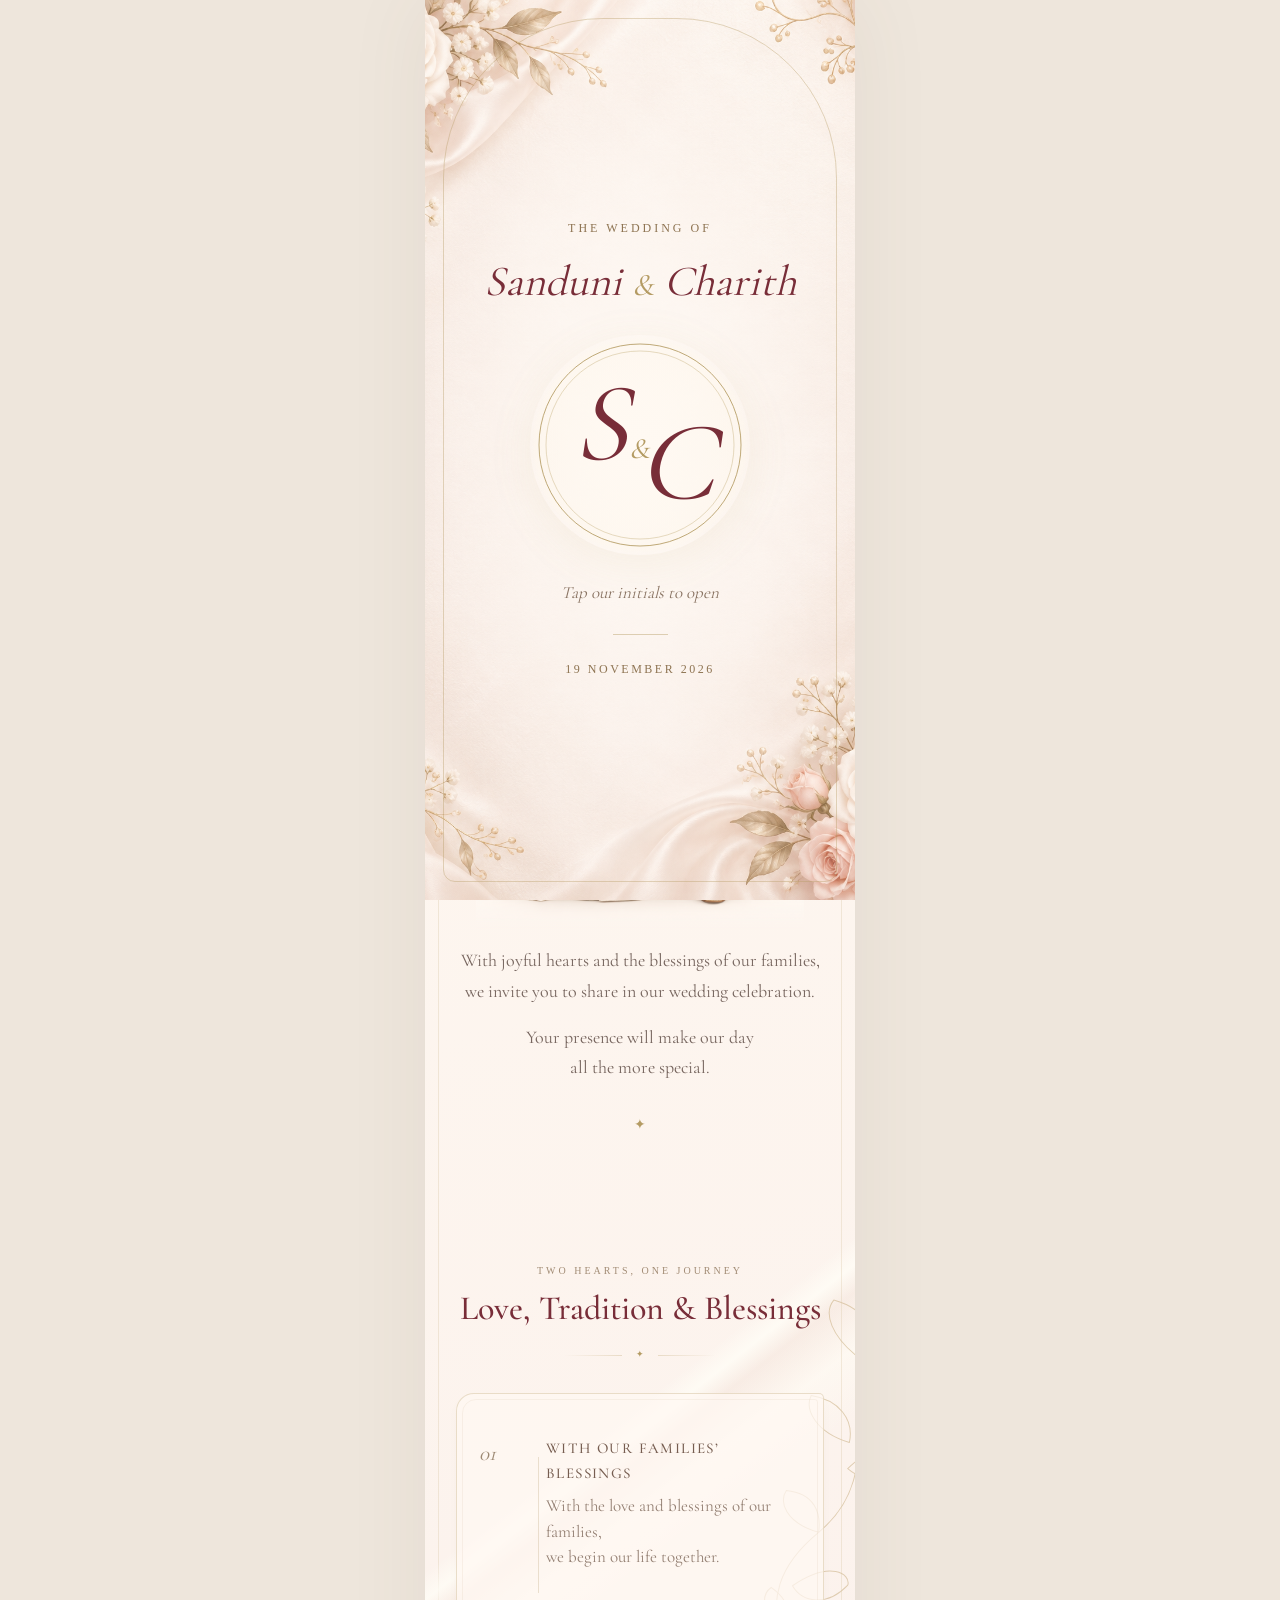
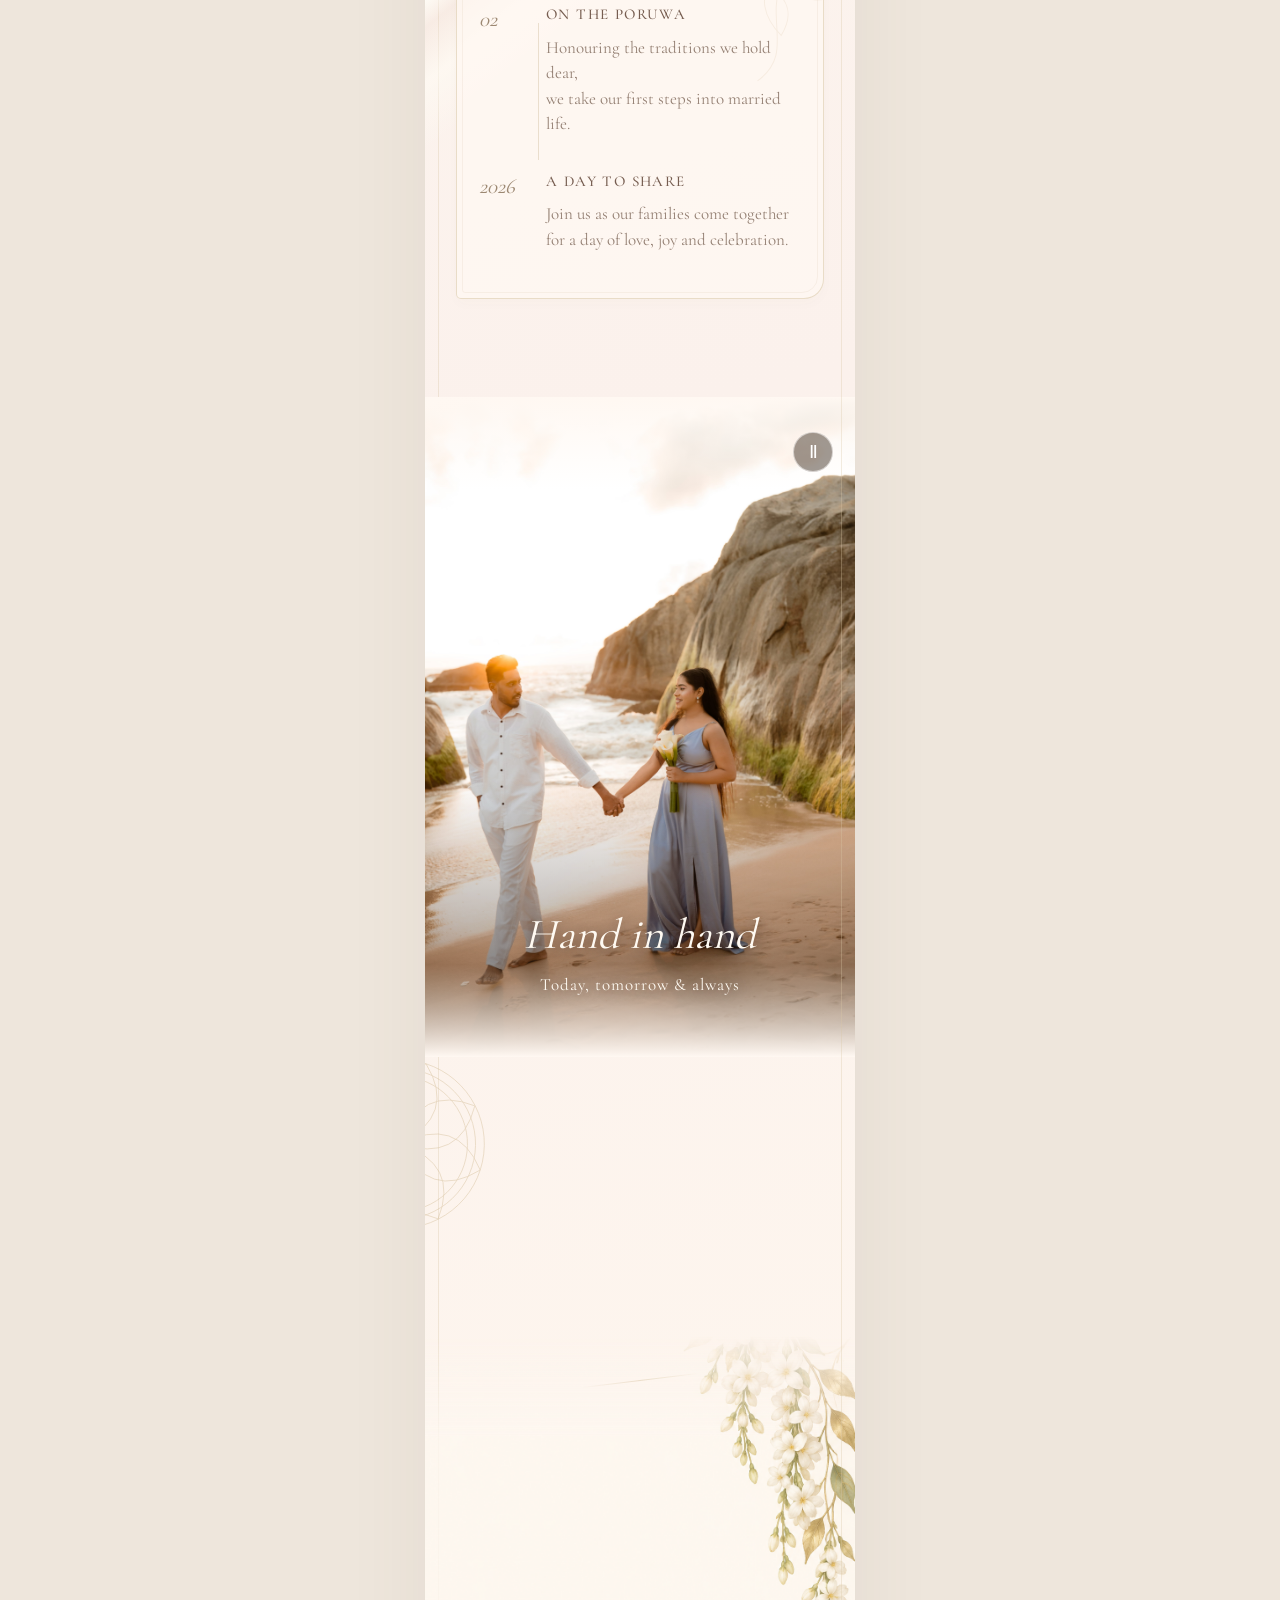
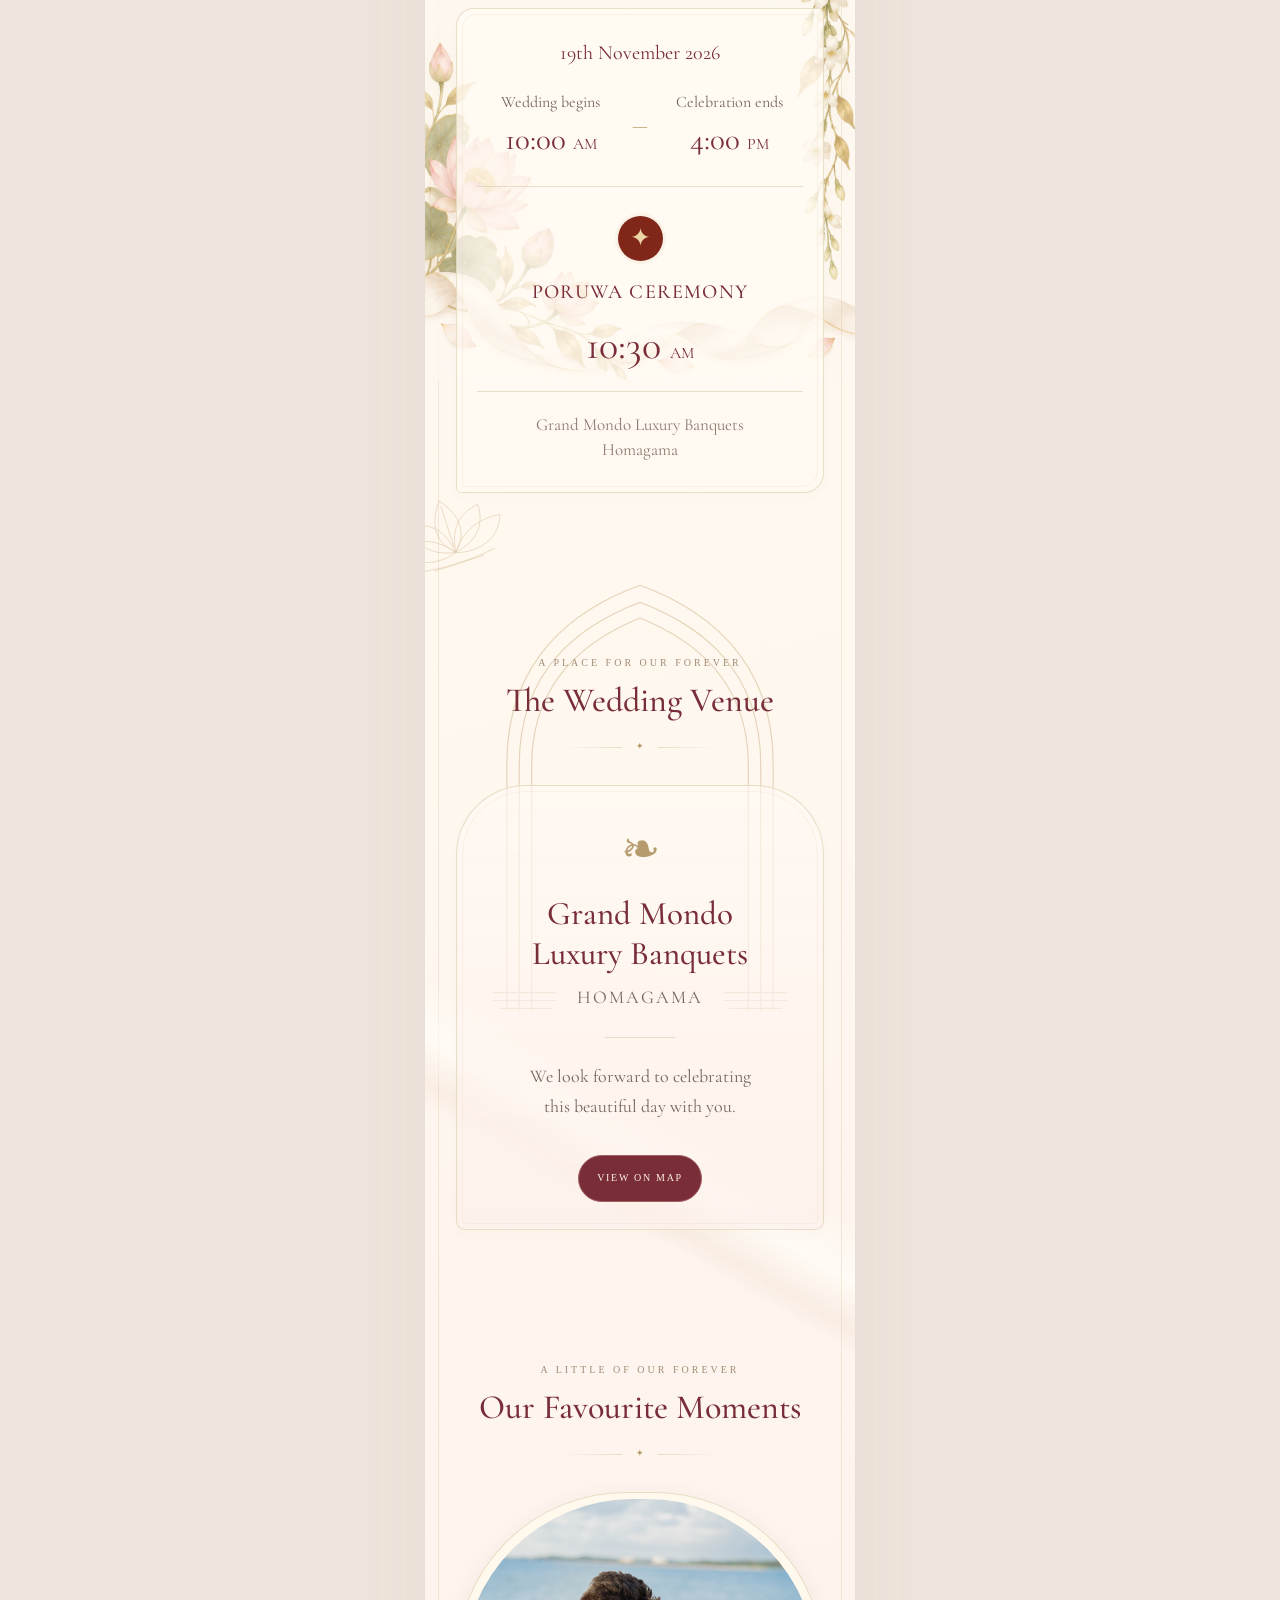
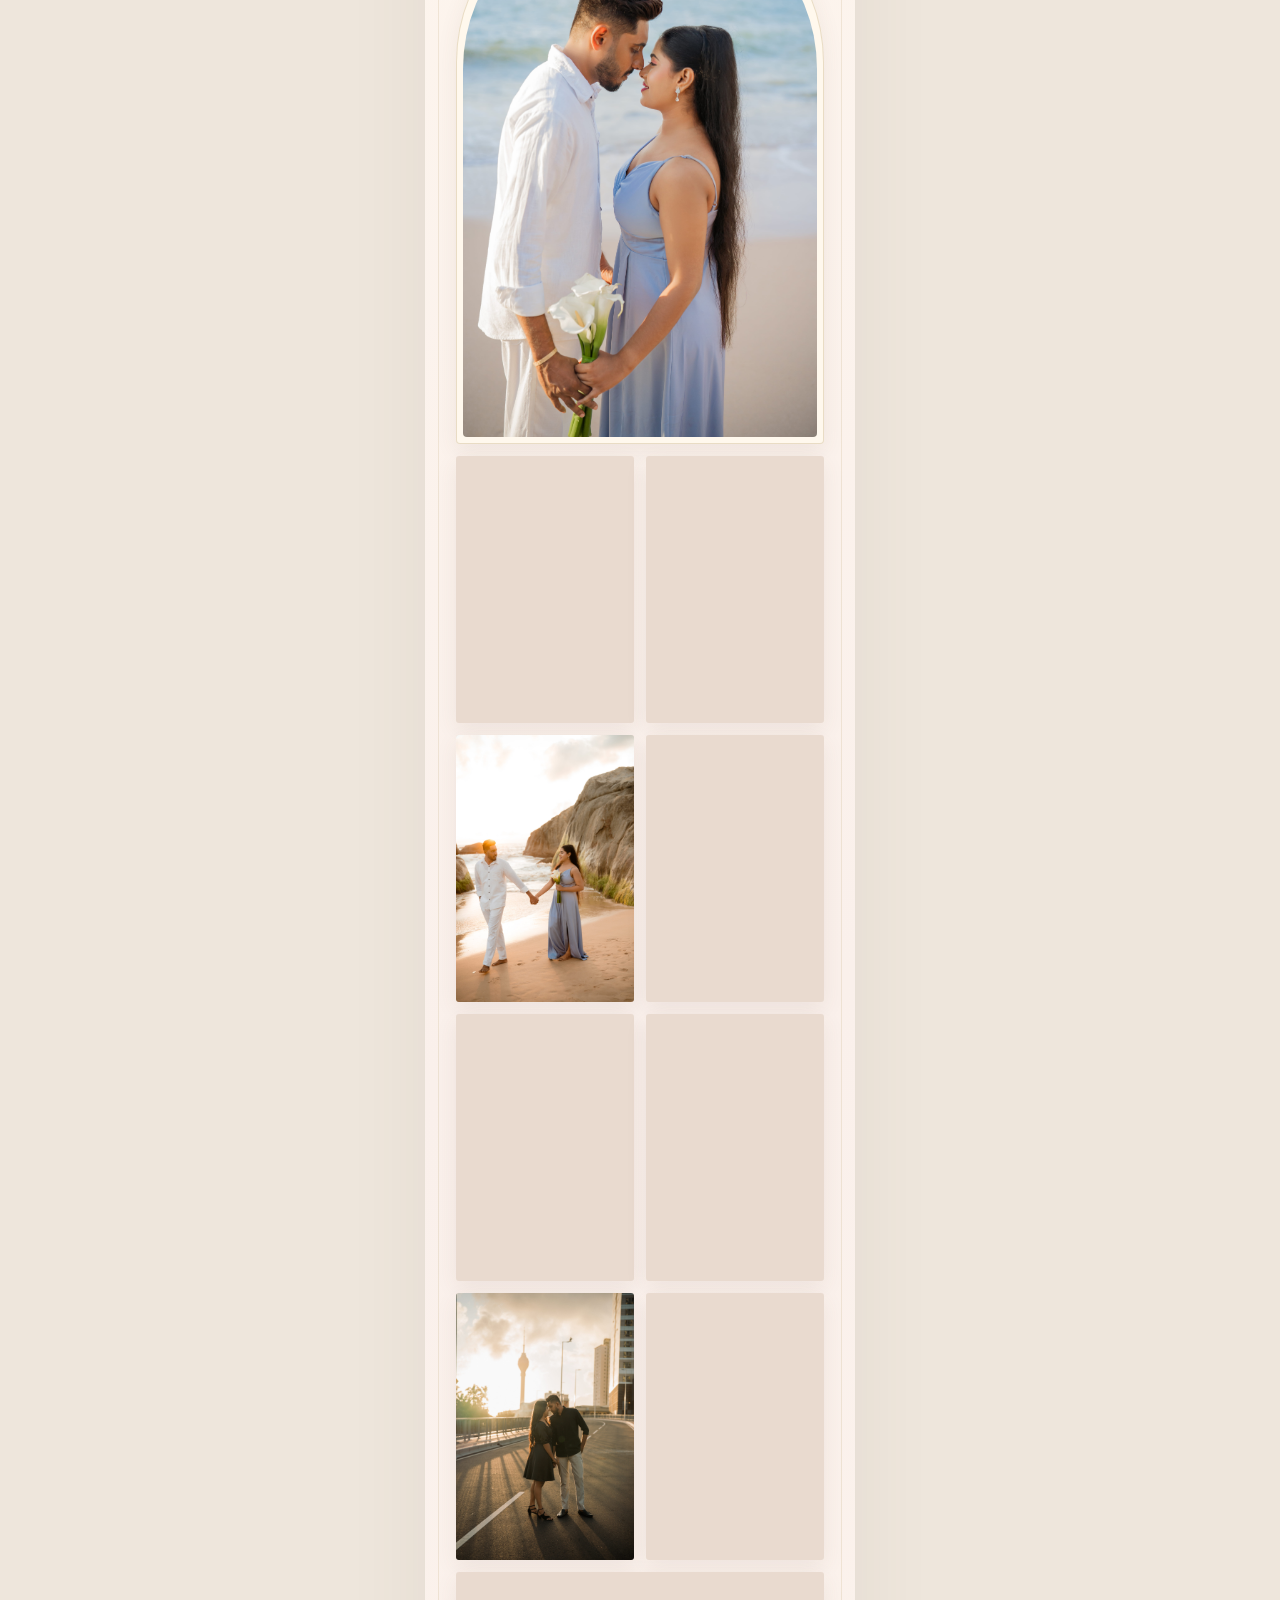
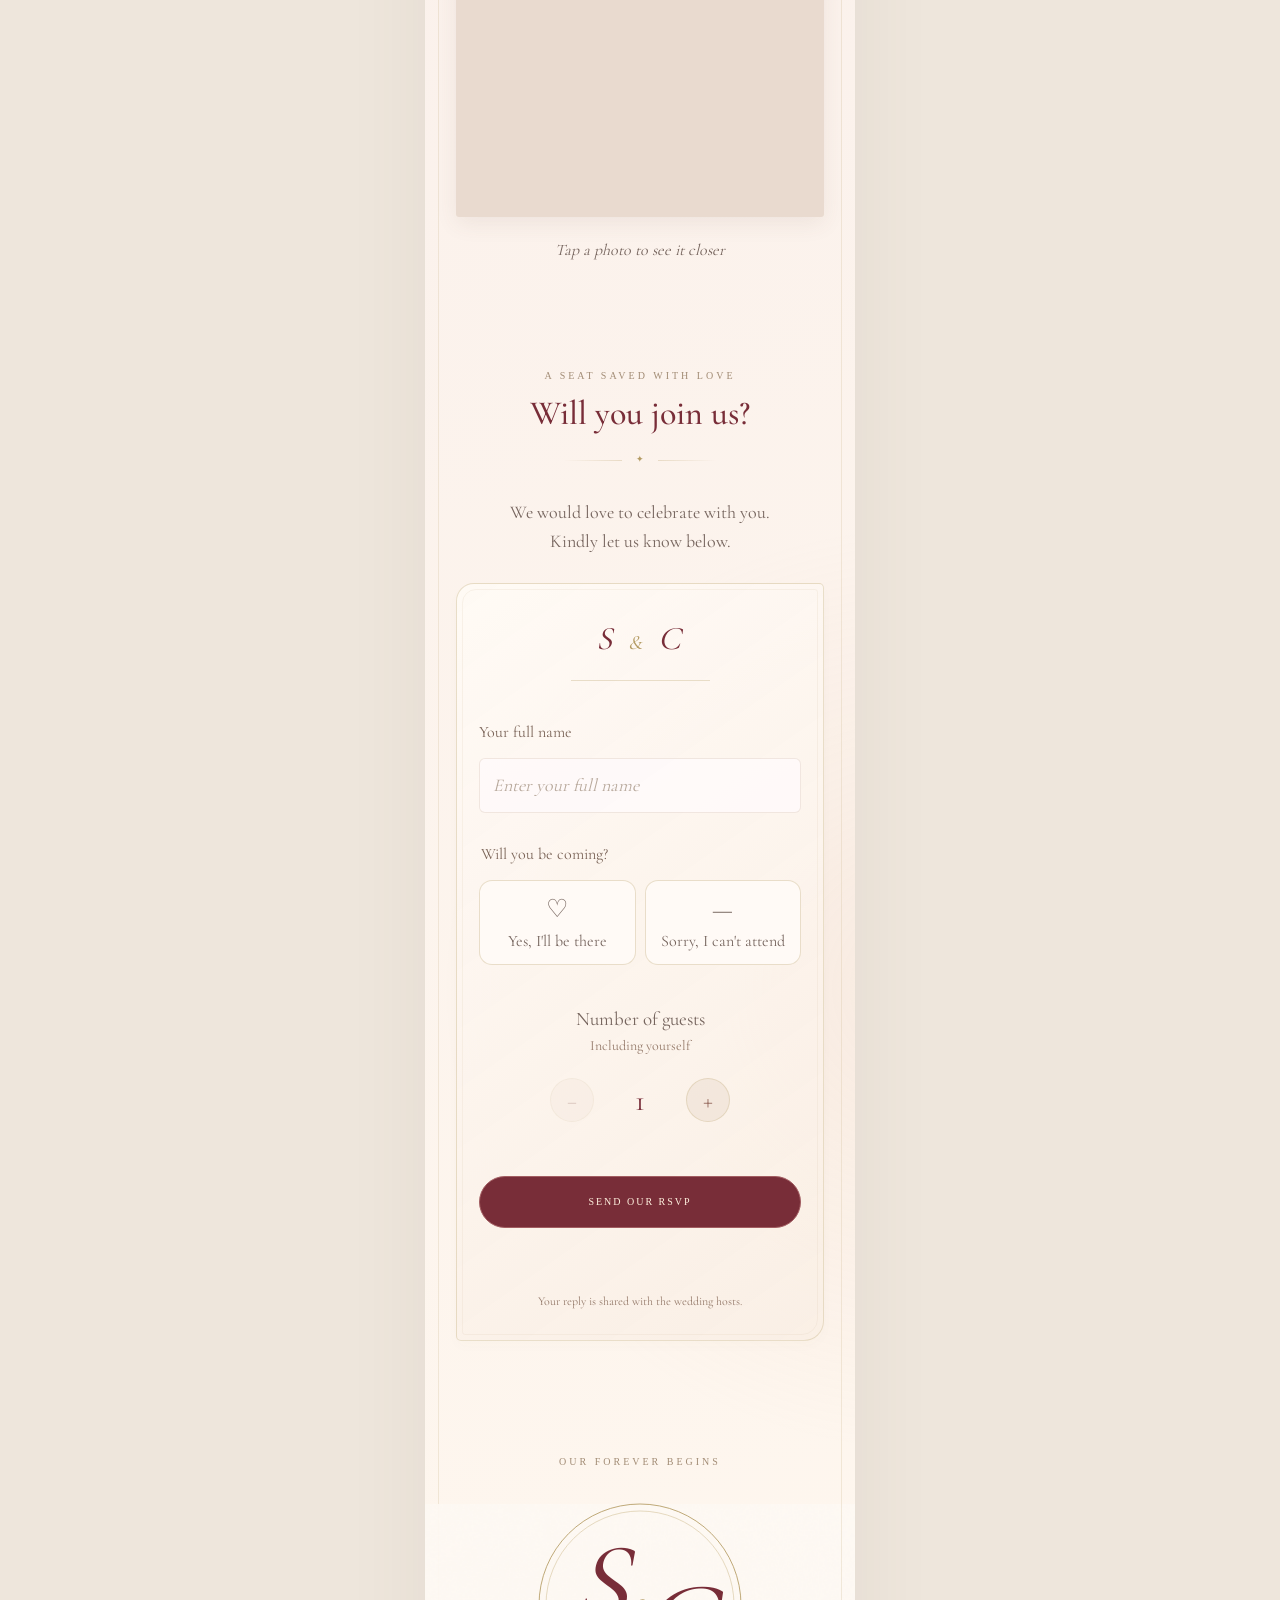
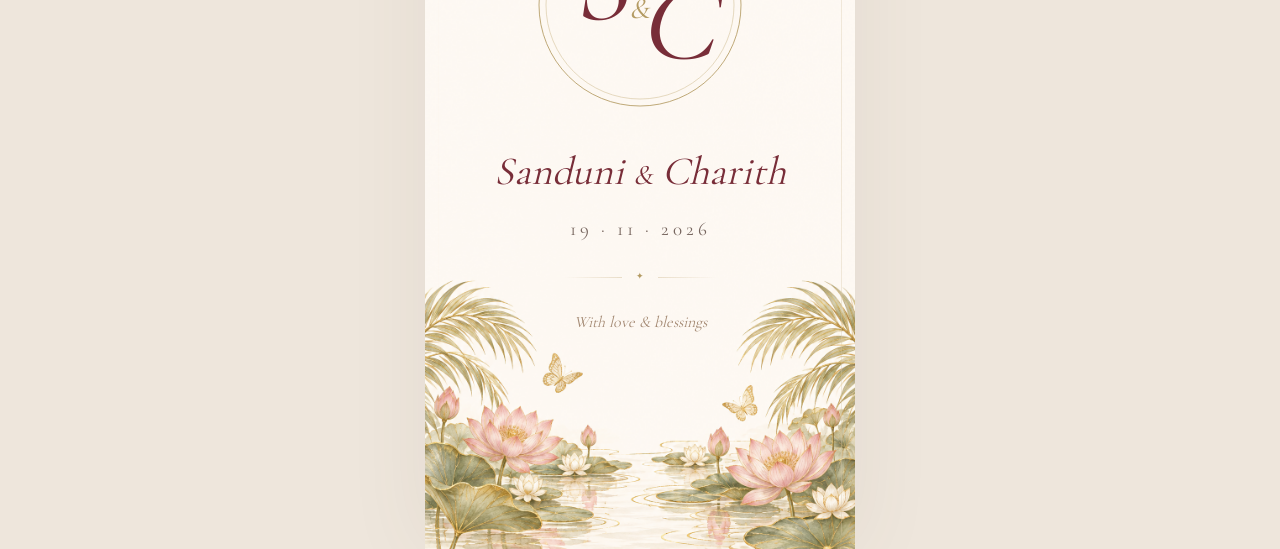
==== commit 54ccbbb9: "index.html" ====
--- a/index.html
+++ b/index.html
@@ -12,7 +12,7 @@
 <section class="photo-passage" aria-label="Moments together"><div class="photo-dissolve" aria-hidden="true"><img class="active" src="assets/photos/SHA07477.jpg" width="4000" height="6000" loading="lazy" alt=""><img src="assets/photos/SHA06801.jpg" width="4000" height="6000" loading="lazy" alt=""><img src="assets/photos/SHA07349.jpg" width="4000" height="6000" loading="lazy" alt=""></div><div class="passage-caption"><p>Hand in hand</p><span>Today, tomorrow & always</span></div><button id="pausePhotos" class="photo-pause" aria-label="Pause photo slideshow" aria-pressed="false">Ⅱ</button></section><section class="section countdown-section" id="countdown"><svg class="scroll-ornament countdown-fan" aria-hidden="true"><use href="#gold-fan"/></svg><div class="heading"><p class="eyebrow">THE BIG DAY AWAITS</p><h2>Counting Down</h2><span class="divider">✦</span></div><div class="countdown" aria-label="Countdown to 19 November 2026"><div><strong id="days">00</strong><span>DAYS</span></div><div><strong id="hours">00</strong><span>HOURS</span></div><div><strong id="minutes">00</strong><span>MINUTES</span></div><div><strong id="seconds">00</strong><span>SECONDS</span></div></div></section>
 <section class="section" id="events"><svg class="scroll-ornament events-lotus" aria-hidden="true"><use href="#gold-lotus"/></svg><div class="heading"><p class="eyebrow">CELEBRATE WITH US</p><h2>Our Wedding Day</h2><span class="divider">✦</span></div><div class="event-list"><article class="event-card framed wedding-schedule"><p class="schedule-date">19th November 2026</p><div class="wedding-hours"><div><span>Wedding begins</span><time datetime="2026-11-19T10:00:00+05:30">10:00 <small>AM</small></time></div><span class="hours-divider" aria-hidden="true">—</span><div><span>Celebration ends</span><time datetime="2026-11-19T16:00:00+05:30">4:00 <small>PM</small></time></div></div><div class="poruwa-details"><div class="event-icon" aria-hidden="true">✦</div><h3>PORUWA CEREMONY</h3><time class="poruwa-time" datetime="2026-11-19T10:30:00+05:30">10:30 <small>AM</small></time></div><p class="schedule-venue">Grand Mondo Luxury Banquets<br>Homagama</p></article></div></section>
 <section class="section venue-section" id="venue"><svg class="scroll-ornament venue-arch" aria-hidden="true"><use href="#gold-arch"/></svg><div class="heading"><p class="eyebrow">A PLACE FOR OUR FOREVER</p><h2>The Wedding Venue</h2><span class="divider">✦</span></div><div class="venue-panel framed"><div class="venue-flower" aria-hidden="true">❧</div><h3>Grand Mondo<br>Luxury Banquets</h3><p class="location-name">Homagama</p><span class="hairline"></span><p>We look forward to celebrating<br>this beautiful day with you.</p><a class="map-link" href="https://maps.app.goo.gl/g1bp9AkcRweVuUqY6" target="_blank" rel="noopener noreferrer">VIEW ON MAP</a></div></section>
-<section class="section gallery-section" id="gallery"><div class="heading"><p class="eyebrow">A LITTLE OF OUR FOREVER</p><h2>Our Favourite Moments</h2><span class="divider">✦</span></div><div class="photo-grid"><button class="gallery-photo gallery-lead" data-photo="0" aria-label="Enlarge photo: Together by the sea"><img src="assets/photos/SHA07343.jpg" alt="Together by the sea" loading="lazy" decoding="async" width="4000" height="6000"></button><button class="gallery-photo" data-photo="1" aria-label="Enlarge photo: A kiss in the city"><img src="assets/photos/SHA06843.jpg" alt="A kiss in the city" loading="lazy" decoding="async" width="4000" height="6000"></button><button class="gallery-photo" data-photo="2" aria-label="Enlarge photo: Laughter and love"><img src="assets/photos/SHA07149.jpg" alt="Laughter and love" loading="lazy" decoding="async" width="4000" height="6000"></button><button class="gallery-photo" data-photo="3" aria-label="Enlarge photo: Hand in hand at sunset"><img src="assets/photos/SHA07477.jpg" alt="Hand in hand at sunset" loading="lazy" decoding="async" width="4000" height="6000"></button><button class="gallery-photo" data-photo="4" aria-label="Enlarge photo: A walk together"><img src="assets/photos/SHA06972.jpg" alt="A walk together" loading="lazy" decoding="async" width="4000" height="6000"></button><button class="gallery-photo" data-photo="5" aria-label="Enlarge photo: A golden evening"><img src="assets/photos/SHA07409.jpg" alt="A golden evening" loading="lazy" decoding="async" width="4000" height="6000"></button><button class="gallery-photo" data-photo="6" aria-label="Enlarge photo: A little romance in the city"><img src="assets/photos/SHA07120.jpg" alt="A little romance in the city" loading="lazy" decoding="async" width="4000" height="6000"></button><button class="gallery-photo" data-photo="7" aria-label="Enlarge photo: Our sunset moment"><img src="assets/photos/SHA06801.jpg" alt="Our sunset moment" loading="lazy" decoding="async" width="4000" height="6000"></button><button class="gallery-photo" data-photo="8" aria-label="Enlarge photo: Beside the waves"><img src="assets/photos/SHA07349.jpg" alt="Beside the waves" loading="lazy" decoding="async" width="4000" height="6000"></button><button class="gallery-photo gallery-wide" data-photo="9" aria-label="Enlarge photo: Running into our forever"><img src="assets/photos/SHA07561.jpg" alt="Running into our forever" loading="lazy" decoding="async" width="5734" height="3823"></button></div><p class="gallery-hint">Tap a photo to see it closer</p></section><section class="section rsvp-section" id="rsvp"><div class="heading"><p class="eyebrow">A SEAT SAVED WITH LOVE</p><h2>Will you join us?</h2><span class="divider" aria-hidden="true">✦</span></div><p class="rsvp-intro">We would love to celebrate with you.<br>Kindly let us know below.</p><form class="rsvp-form framed" id="rsvpForm"><span class="rsvp-seal" aria-hidden="true">S <i>&amp;</i> C</span><label for="rsvpName">Your full name</label><input id="rsvpName" name="name" required maxlength="100" autocomplete="name" placeholder="Enter your full name"><fieldset class="rsvp-attendance"><legend>Will you be coming?</legend><div class="rsvp-choices"><label><input type="radio" name="attendance" value="Yes" required><span><b aria-hidden="true">♡</b>Yes, I'll be there</span></label><label><input type="radio" name="attendance" value="No" required><span><b aria-hidden="true">—</b>Sorry, I can't attend</span></label></div></fieldset><div class="rsvp-count" id="rsvpCount"><label for="guests">Number of guests</label><p class="rsvp-help">Including yourself</p><div class="guest-counter"><button type="button" id="guestMinus" aria-label="One fewer guest">−</button><input id="guests" name="guests" type="number" min="1" max="20" value="1" required inputmode="numeric"><button type="button" id="guestPlus" aria-label="One more guest">+</button></div></div><p class="rsvp-decline" id="rsvpDecline" hidden>You'll be with us in spirit.<br>Thank you for letting us know.</p><input class="rsvp-honeypot" name="website" tabindex="-1" autocomplete="off" aria-hidden="true"><button class="reply-button" id="rsvpSubmit" type="submit">SEND OUR RSVP</button><p class="rsvp-status" id="rsvpStatus" role="status" aria-live="polite"></p><p class="rsvp-help rsvp-private">Your reply is shared with the wedding hosts.</p></form></section>
+<section class="section gallery-section" id="gallery"><div class="heading"><p class="eyebrow">A LITTLE OF OUR FOREVER</p><h2>Our Favourite Moments</h2><span class="divider">✦</span></div><div class="photo-grid"><button class="gallery-photo gallery-lead" data-photo="0" aria-label="Enlarge photo: Together by the sea"><img src="assets/photos/SHA07343.jpg" alt="Together by the sea" loading="lazy" decoding="async" width="4000" height="6000"></button><button class="gallery-photo" data-photo="1" aria-label="Enlarge photo: A kiss in the city"><img src="assets/photos/SHA06843.jpg" alt="A kiss in the city" loading="lazy" decoding="async" width="4000" height="6000"></button><button class="gallery-photo" data-photo="2" aria-label="Enlarge photo: Laughter and love"><img src="assets/photos/SHA07149.jpg" alt="Laughter and love" loading="lazy" decoding="async" width="4000" height="6000"></button><button class="gallery-photo" data-photo="3" aria-label="Enlarge photo: Hand in hand at sunset"><img src="assets/photos/SHA07477.jpg" alt="Hand in hand at sunset" loading="lazy" decoding="async" width="4000" height="6000"></button><button class="gallery-photo" data-photo="4" aria-label="Enlarge photo: A walk together"><img src="assets/photos/SHA06972.jpg" alt="A walk together" loading="lazy" decoding="async" width="4000" height="6000"></button><button class="gallery-photo" data-photo="5" aria-label="Enlarge photo: A golden evening"><img src="assets/photos/SHA07409.jpg" alt="A golden evening" loading="lazy" decoding="async" width="4000" height="6000"></button><button class="gallery-photo" data-photo="6" aria-label="Enlarge photo: A little romance in the city"><img src="assets/photos/SHA07120.jpg" alt="A little romance in the city" loading="lazy" decoding="async" width="4000" height="6000"></button><button class="gallery-photo" data-photo="7" aria-label="Enlarge photo: Our sunset moment"><img src="assets/photos/SHA06801.jpg" alt="Our sunset moment" loading="lazy" decoding="async" width="4000" height="6000"></button><button class="gallery-photo" data-photo="8" aria-label="Enlarge photo: Beside the waves"><img src="assets/photos/SHA07349.jpg" alt="Beside the waves" loading="lazy" decoding="async" width="4000" height="6000"></button><button class="gallery-photo gallery-wide" data-photo="9" aria-label="Enlarge photo: Running into our forever"><img src="assets/photos/SHA07561.jpg" alt="Running into our forever" loading="lazy" decoding="async" width="5734" height="3823"></button></div><p class="gallery-hint">Tap a photo to see it closer</p></section><section class="section rsvp-section" id="rsvp"><div class="heading"><p class="eyebrow">A SEAT SAVED WITH LOVE</p><h2>Will you join us?</h2><span class="divider" aria-hidden="true">✦</span></div><p class="rsvp-intro">We would love to celebrate with you.<br>Kindly let us know below.</p><form class="rsvp-form framed" id="rsvpForm"><span class="rsvp-seal" aria-hidden="true">S <i>&amp;</i> C</span><label for="rsvpName">Your full name</label><input id="rsvpName" name="name" required maxlength="100" autocomplete="name" placeholder="Enter your full name"><fieldset class="rsvp-attendance"><legend>Will you be coming?</legend><div class="rsvp-choices"><label><input type="radio" name="attendance" value="Yes" required><span><b aria-hidden="true">♡</b>Yes, I'll be there</span></label><label><input type="radio" name="attendance" value="No" required><span><b aria-hidden="true">—</b>Sorry, I can't attend</span></label></div></fieldset><div class="rsvp-count" id="rsvpCount"><label for="guests">Number of guests</label><p class="rsvp-help">Including yourself</p><div class="guest-counter"><button type="button" id="guestMinus" aria-label="One fewer guest">−</button><input id="guests" name="guests" type="number" min="1" max="8" value="1" required inputmode="numeric"><button type="button" id="guestPlus" aria-label="One more guest">+</button></div></div><p class="rsvp-decline" id="rsvpDecline" hidden>You'll be with us in spirit.<br>Thank you for letting us know.</p><input class="rsvp-honeypot" name="website" tabindex="-1" autocomplete="off" aria-hidden="true"><button class="reply-button" id="rsvpSubmit" type="submit">SEND OUR RSVP</button><p class="rsvp-status" id="rsvpStatus" role="status" aria-live="polite"></p><p class="rsvp-help rsvp-private">Your reply is shared with the wedding hosts.</p></form></section>
 <footer class="monogram-finale" aria-label="Sanduni and Charith, 19 November 2026"><p class="eyebrow">OUR FOREVER BEGINS</p><div class="wedding-monogram" aria-hidden="true"><svg class="monogram-ring" viewBox="0 0 220 220"><circle cx="110" cy="110" r="101"/><circle cx="110" cy="110" r="94"/></svg><span class="initial initial-s">S</span><span class="monogram-amp">&amp;</span><span class="initial initial-c">C</span></div><h2>Sanduni <span>&amp;</span> Charith</h2><p class="footer-date"><time datetime="2026-11-19">19 · 11 · 2026</time></p><span class="divider" aria-hidden="true">✦</span><p class="footer-blessing">With love &amp; blessings</p></footer>
 </main><button class="scroll-cue" id="scrollCue" type="button" aria-label="Scroll down to our story" hidden><span class="scroll-cue-label">SCROLL TO EXPLORE</span><span class="scroll-cue-chevron" aria-hidden="true"></span></button>
 <button class="music-toggle" id="musicToggle" aria-label="Play music" hidden>♪</button><audio id="music" src="assets/music.mp3" loop preload="none"></audio><dialog id="photoViewer" class="photo-viewer" aria-label="Photo gallery"><button id="closePhoto" class="photo-close" aria-label="Close photo">×</button><img id="largePhoto" alt=""><div class="viewer-controls"><button id="previousPhoto" aria-label="Previous photo">←</button><span id="photoCount" aria-live="polite"></span><button id="nextPhoto" aria-label="Next photo">→</button></div></dialog><script src="intro-config.js"></script><script src="script.js?v=heart3"></script><script src="photos.js"></script><script src="scroll-cue.js?v=1"></script><script src="rsvp.js?v=2"></script><script src="petals.js?v=heart3"></script></body></html>
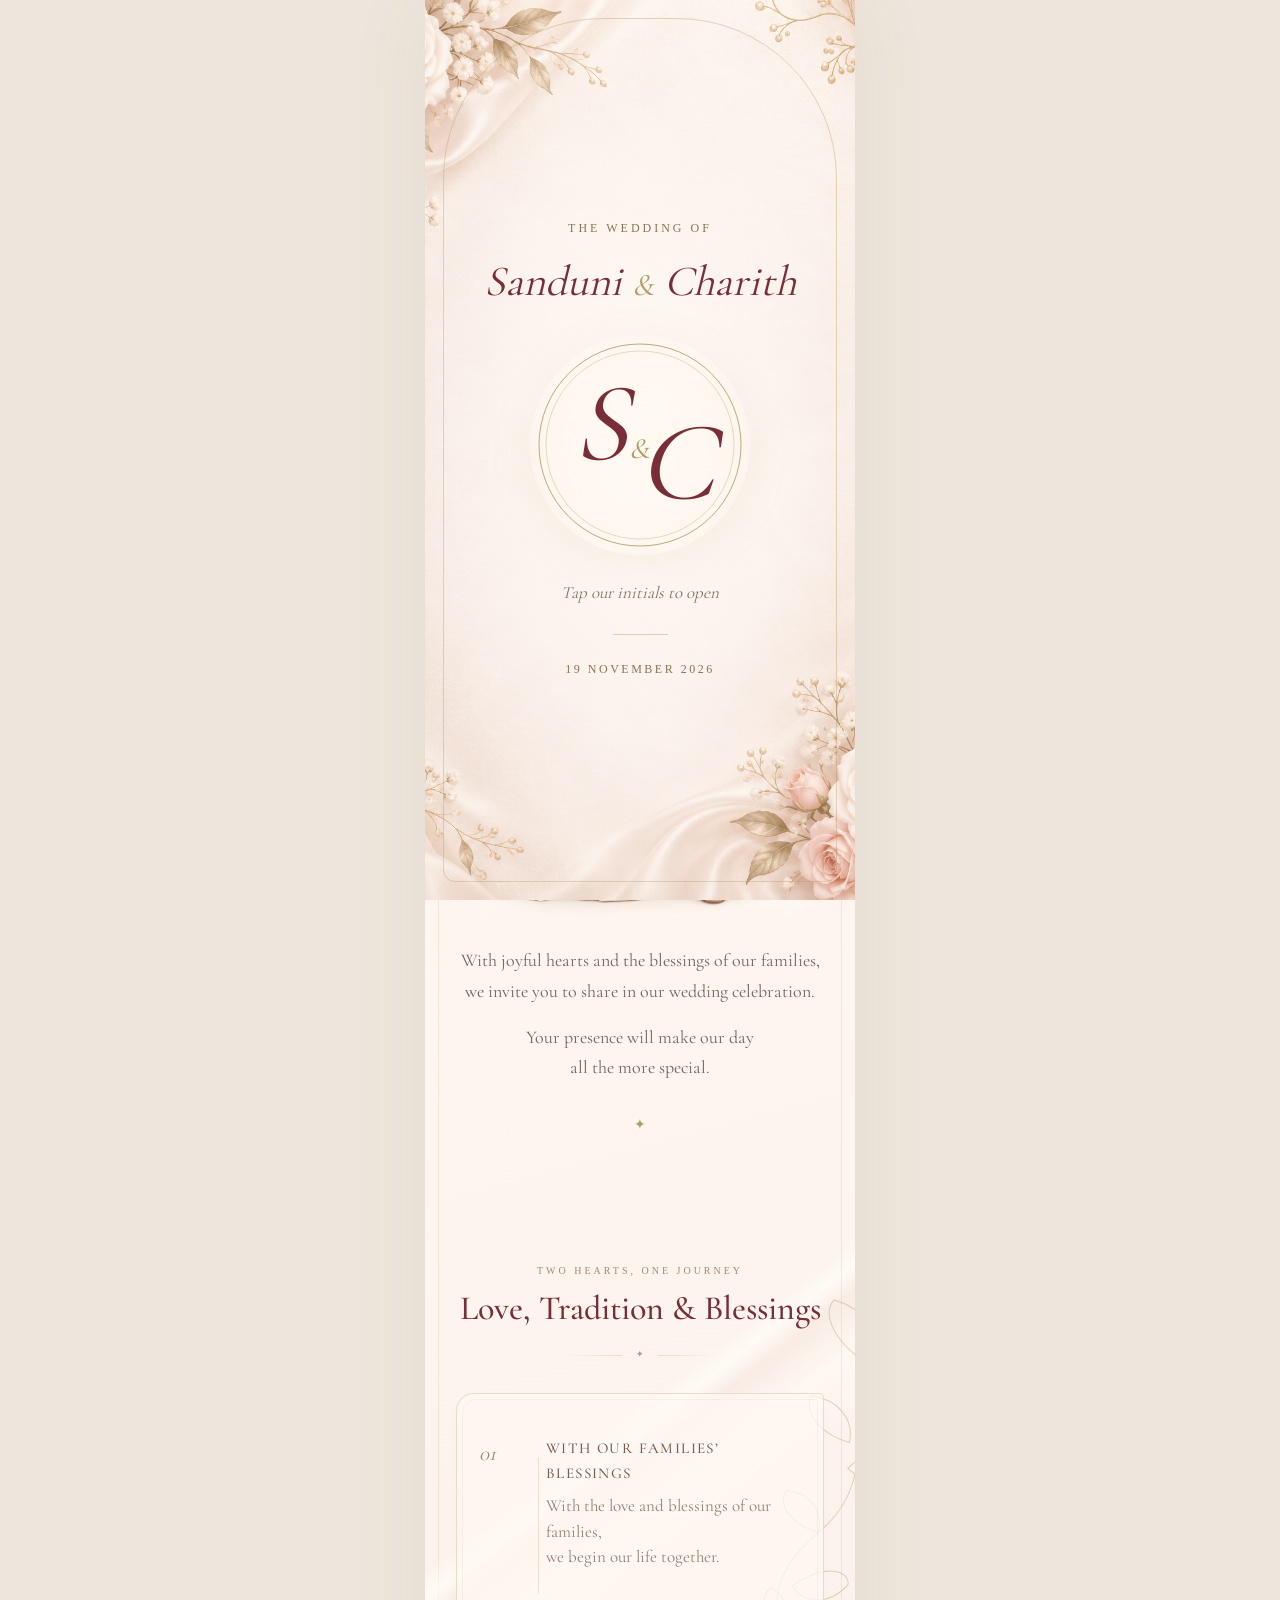
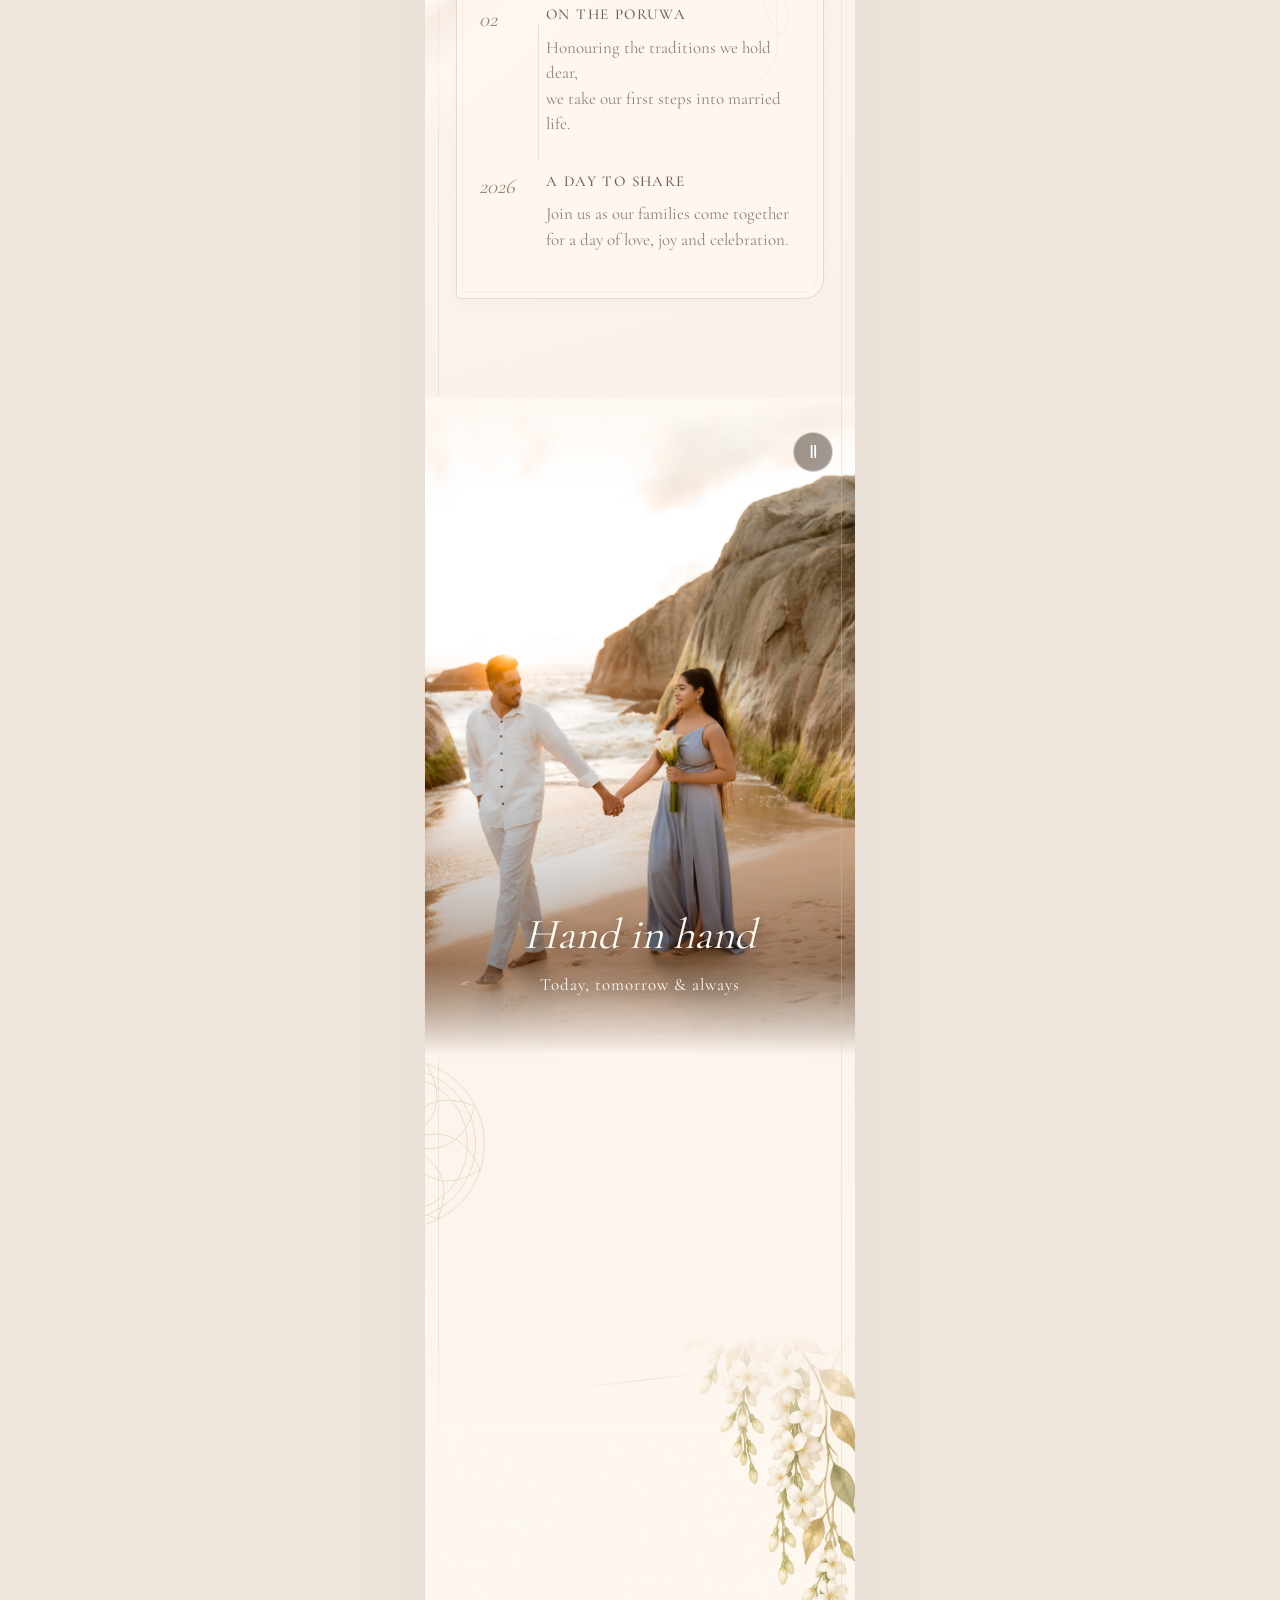
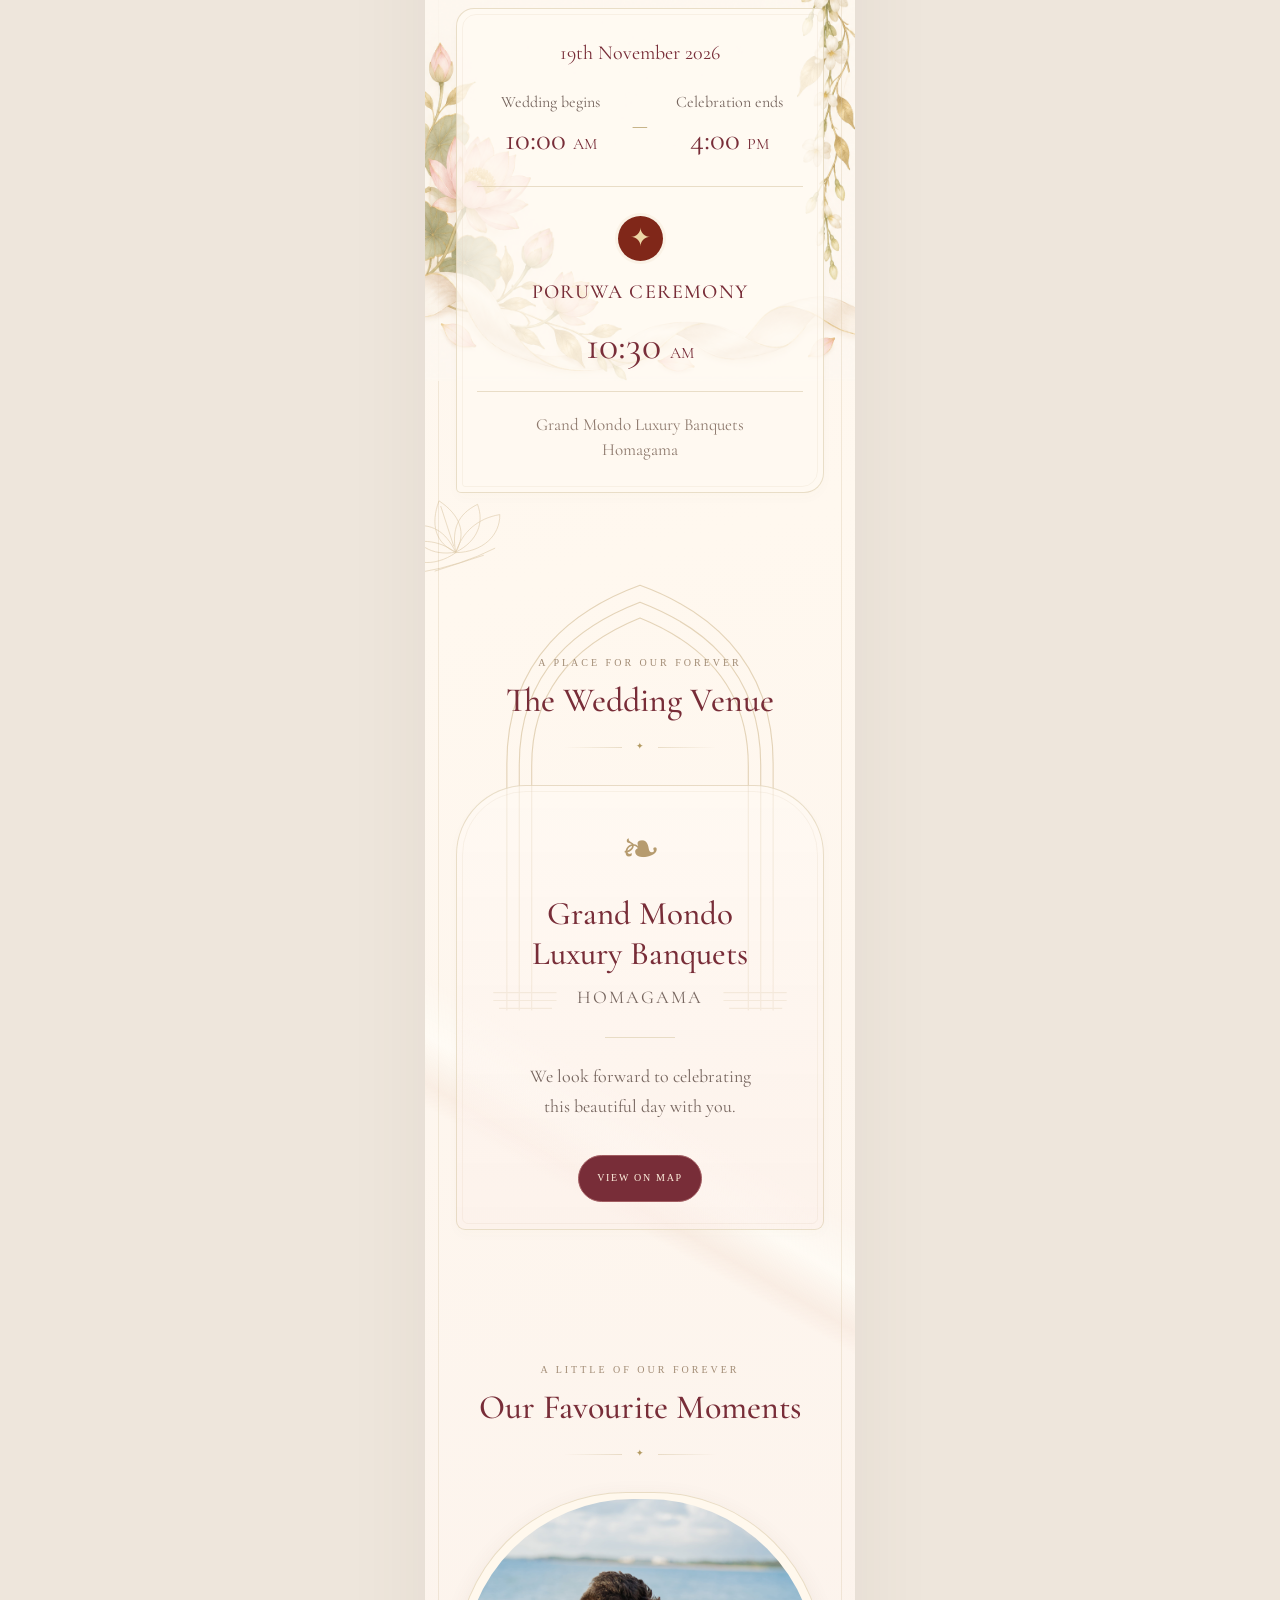
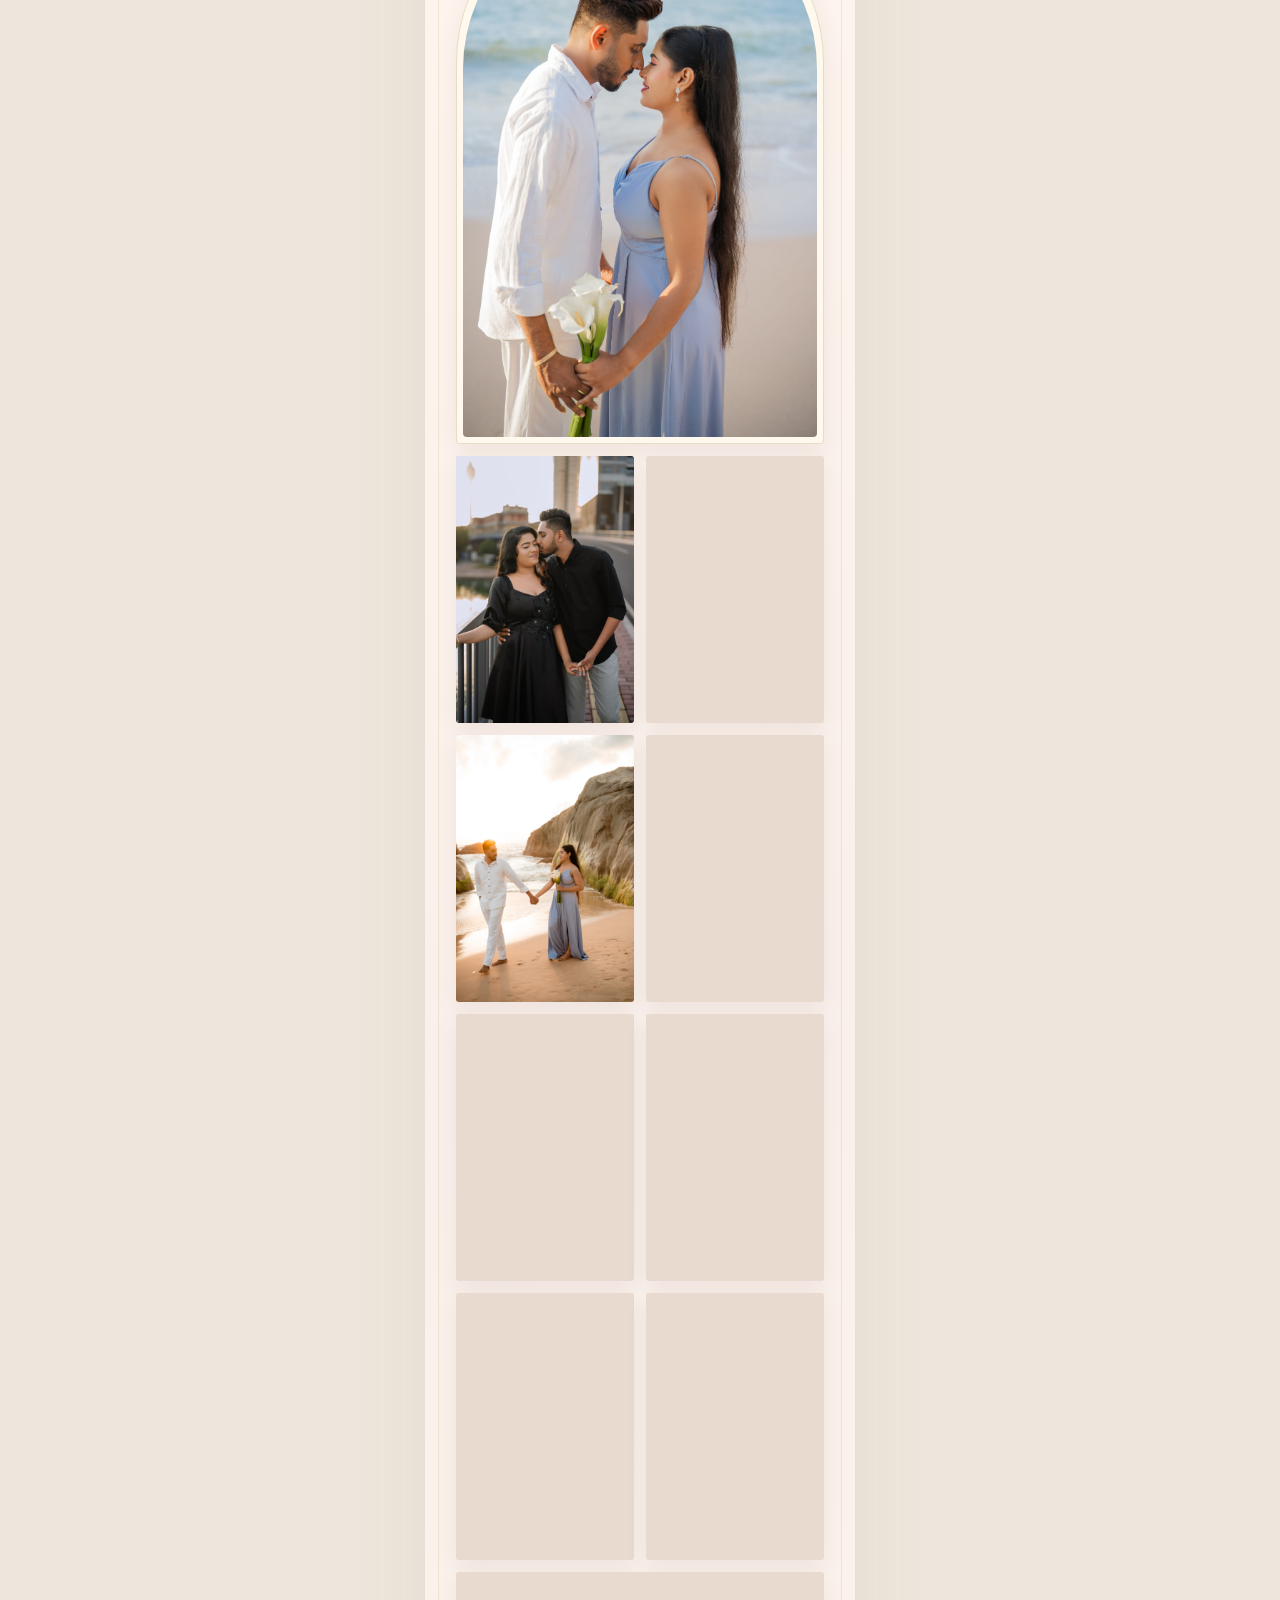
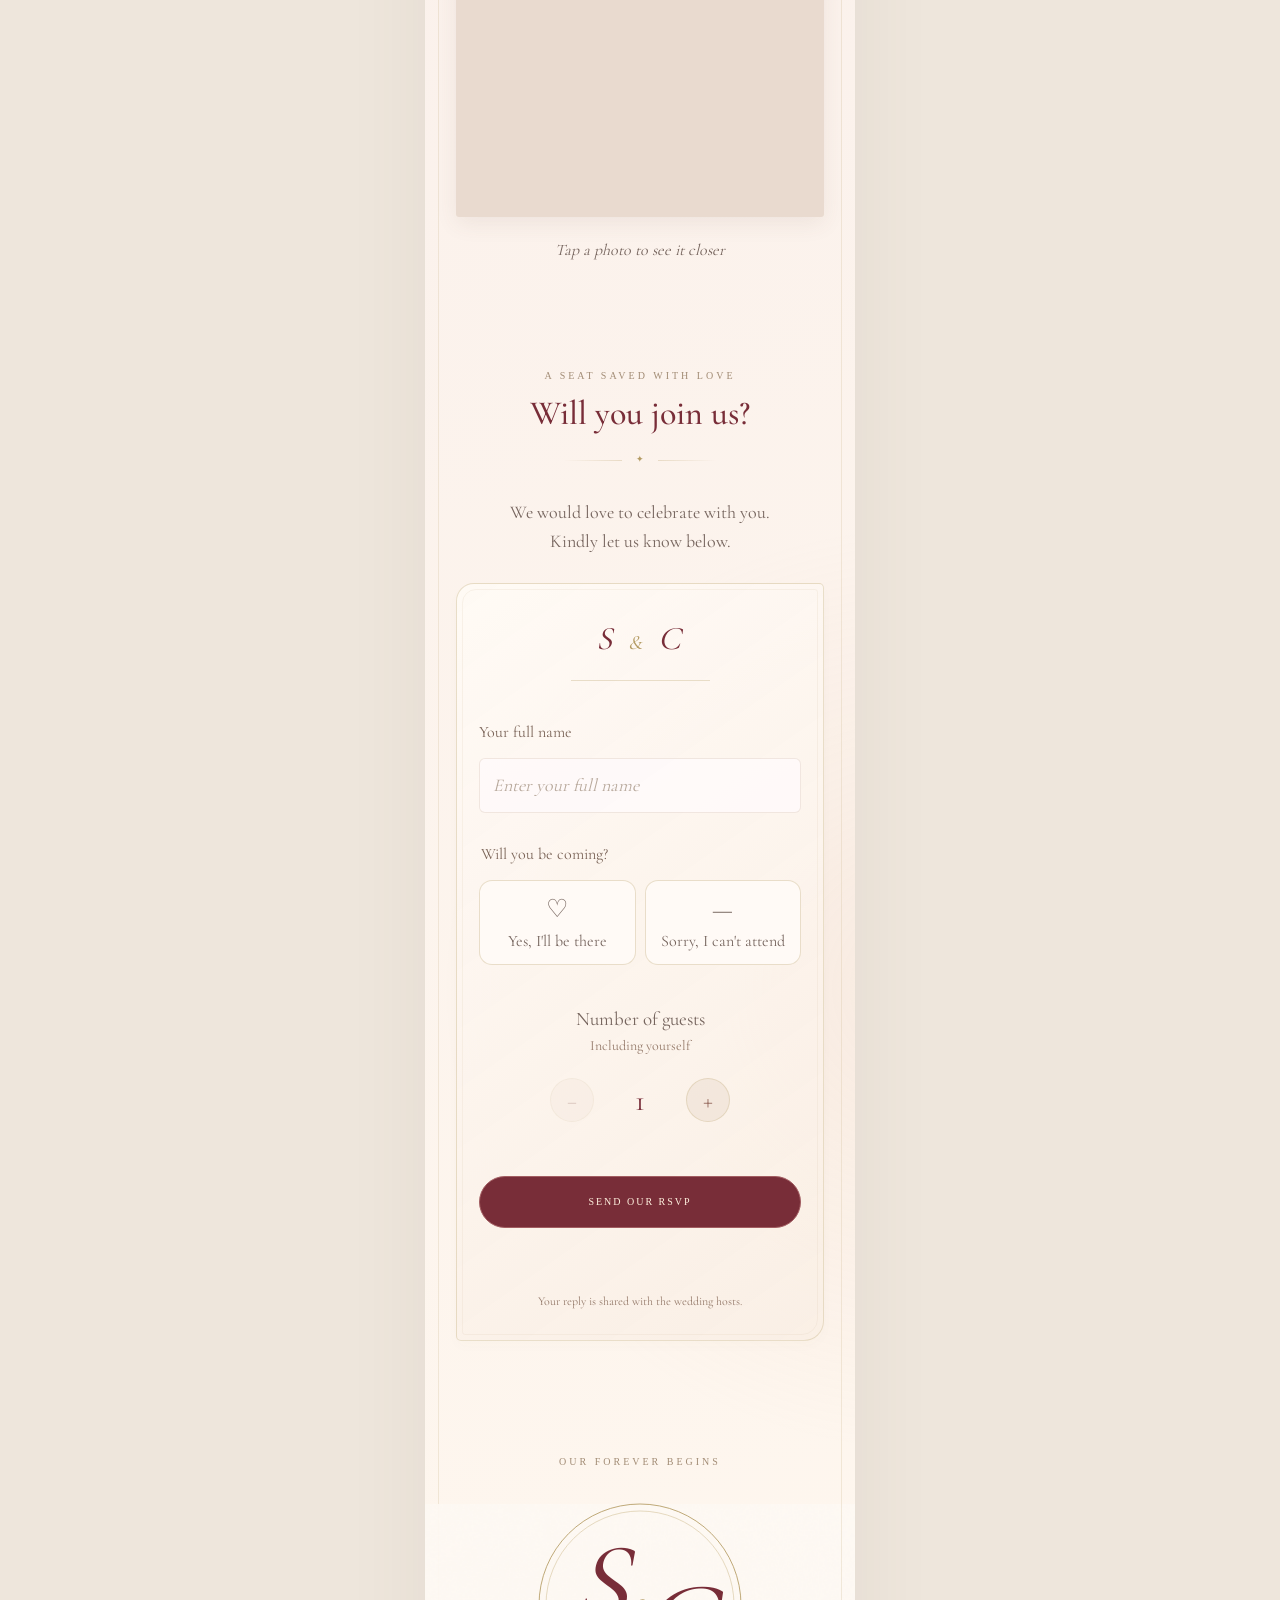
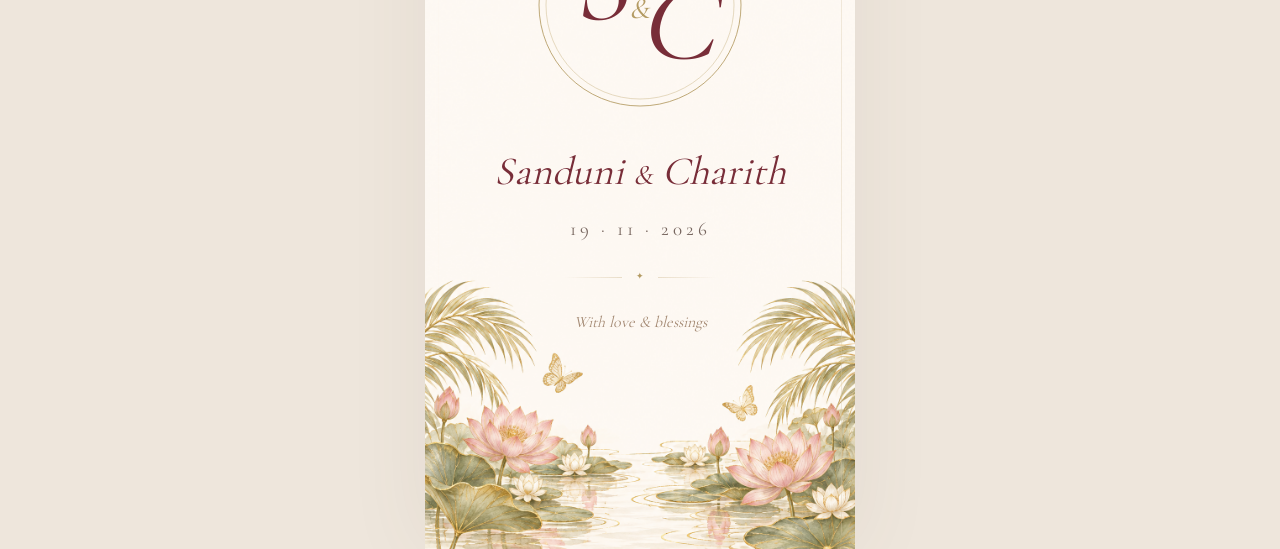
==== commit b3d2205c: "Add files via upload" ====
--- a/index.html
+++ b/index.html
@@ -15,4 +15,4 @@
 <section class="section gallery-section" id="gallery"><div class="heading"><p class="eyebrow">A LITTLE OF OUR FOREVER</p><h2>Our Favourite Moments</h2><span class="divider">✦</span></div><div class="photo-grid"><button class="gallery-photo gallery-lead" data-photo="0" aria-label="Enlarge photo: Together by the sea"><img src="assets/photos/SHA07343.jpg" alt="Together by the sea" loading="lazy" decoding="async" width="4000" height="6000"></button><button class="gallery-photo" data-photo="1" aria-label="Enlarge photo: A kiss in the city"><img src="assets/photos/SHA06843.jpg" alt="A kiss in the city" loading="lazy" decoding="async" width="4000" height="6000"></button><button class="gallery-photo" data-photo="2" aria-label="Enlarge photo: Laughter and love"><img src="assets/photos/SHA07149.jpg" alt="Laughter and love" loading="lazy" decoding="async" width="4000" height="6000"></button><button class="gallery-photo" data-photo="3" aria-label="Enlarge photo: Hand in hand at sunset"><img src="assets/photos/SHA07477.jpg" alt="Hand in hand at sunset" loading="lazy" decoding="async" width="4000" height="6000"></button><button class="gallery-photo" data-photo="4" aria-label="Enlarge photo: A walk together"><img src="assets/photos/SHA06972.jpg" alt="A walk together" loading="lazy" decoding="async" width="4000" height="6000"></button><button class="gallery-photo" data-photo="5" aria-label="Enlarge photo: A golden evening"><img src="assets/photos/SHA07409.jpg" alt="A golden evening" loading="lazy" decoding="async" width="4000" height="6000"></button><button class="gallery-photo" data-photo="6" aria-label="Enlarge photo: A little romance in the city"><img src="assets/photos/SHA07120.jpg" alt="A little romance in the city" loading="lazy" decoding="async" width="4000" height="6000"></button><button class="gallery-photo" data-photo="7" aria-label="Enlarge photo: Our sunset moment"><img src="assets/photos/SHA06801.jpg" alt="Our sunset moment" loading="lazy" decoding="async" width="4000" height="6000"></button><button class="gallery-photo" data-photo="8" aria-label="Enlarge photo: Beside the waves"><img src="assets/photos/SHA07349.jpg" alt="Beside the waves" loading="lazy" decoding="async" width="4000" height="6000"></button><button class="gallery-photo gallery-wide" data-photo="9" aria-label="Enlarge photo: Running into our forever"><img src="assets/photos/SHA07561.jpg" alt="Running into our forever" loading="lazy" decoding="async" width="5734" height="3823"></button></div><p class="gallery-hint">Tap a photo to see it closer</p></section><section class="section rsvp-section" id="rsvp"><div class="heading"><p class="eyebrow">A SEAT SAVED WITH LOVE</p><h2>Will you join us?</h2><span class="divider" aria-hidden="true">✦</span></div><p class="rsvp-intro">We would love to celebrate with you.<br>Kindly let us know below.</p><form class="rsvp-form framed" id="rsvpForm"><span class="rsvp-seal" aria-hidden="true">S <i>&amp;</i> C</span><label for="rsvpName">Your full name</label><input id="rsvpName" name="name" required maxlength="100" autocomplete="name" placeholder="Enter your full name"><fieldset class="rsvp-attendance"><legend>Will you be coming?</legend><div class="rsvp-choices"><label><input type="radio" name="attendance" value="Yes" required><span><b aria-hidden="true">♡</b>Yes, I'll be there</span></label><label><input type="radio" name="attendance" value="No" required><span><b aria-hidden="true">—</b>Sorry, I can't attend</span></label></div></fieldset><div class="rsvp-count" id="rsvpCount"><label for="guests">Number of guests</label><p class="rsvp-help">Including yourself</p><div class="guest-counter"><button type="button" id="guestMinus" aria-label="One fewer guest">−</button><input id="guests" name="guests" type="number" min="1" max="8" value="1" required inputmode="numeric"><button type="button" id="guestPlus" aria-label="One more guest">+</button></div></div><p class="rsvp-decline" id="rsvpDecline" hidden>You'll be with us in spirit.<br>Thank you for letting us know.</p><input class="rsvp-honeypot" name="website" tabindex="-1" autocomplete="off" aria-hidden="true"><button class="reply-button" id="rsvpSubmit" type="submit">SEND OUR RSVP</button><p class="rsvp-status" id="rsvpStatus" role="status" aria-live="polite"></p><p class="rsvp-help rsvp-private">Your reply is shared with the wedding hosts.</p></form></section>
 <footer class="monogram-finale" aria-label="Sanduni and Charith, 19 November 2026"><p class="eyebrow">OUR FOREVER BEGINS</p><div class="wedding-monogram" aria-hidden="true"><svg class="monogram-ring" viewBox="0 0 220 220"><circle cx="110" cy="110" r="101"/><circle cx="110" cy="110" r="94"/></svg><span class="initial initial-s">S</span><span class="monogram-amp">&amp;</span><span class="initial initial-c">C</span></div><h2>Sanduni <span>&amp;</span> Charith</h2><p class="footer-date"><time datetime="2026-11-19">19 · 11 · 2026</time></p><span class="divider" aria-hidden="true">✦</span><p class="footer-blessing">With love &amp; blessings</p></footer>
 </main><button class="scroll-cue" id="scrollCue" type="button" aria-label="Scroll down to our story" hidden><span class="scroll-cue-label">SCROLL TO EXPLORE</span><span class="scroll-cue-chevron" aria-hidden="true"></span></button>
-<button class="music-toggle" id="musicToggle" aria-label="Play music" hidden>♪</button><audio id="music" src="assets/music.mp3" loop preload="none"></audio><dialog id="photoViewer" class="photo-viewer" aria-label="Photo gallery"><button id="closePhoto" class="photo-close" aria-label="Close photo">×</button><img id="largePhoto" alt=""><div class="viewer-controls"><button id="previousPhoto" aria-label="Previous photo">←</button><span id="photoCount" aria-live="polite"></span><button id="nextPhoto" aria-label="Next photo">→</button></div></dialog><script src="intro-config.js"></script><script src="script.js?v=heart3"></script><script src="photos.js"></script><script src="scroll-cue.js?v=1"></script><script src="rsvp.js?v=2"></script><script src="petals.js?v=heart3"></script></body></html>
+<button class="music-toggle" id="musicToggle" aria-label="Play music" hidden>♪</button><audio id="music" src="assets/music.mp3" loop preload="none"></audio><dialog id="photoViewer" class="photo-viewer" aria-label="Photo gallery"><button id="closePhoto" class="photo-close" aria-label="Close photo">×</button><img id="largePhoto" alt=""><div class="viewer-controls"><button id="previousPhoto" aria-label="Previous photo">←</button><span id="photoCount" aria-live="polite"></span><button id="nextPhoto" aria-label="Next photo">→</button></div></dialog><script src="intro-config.js"></script><script src="script.js?v=heart3"></script><script src="photos.js"></script><script src="scroll-cue.js?v=1"></script><script src="rsvp.js?v=3"></script><script src="petals.js?v=heart3"></script></body></html>
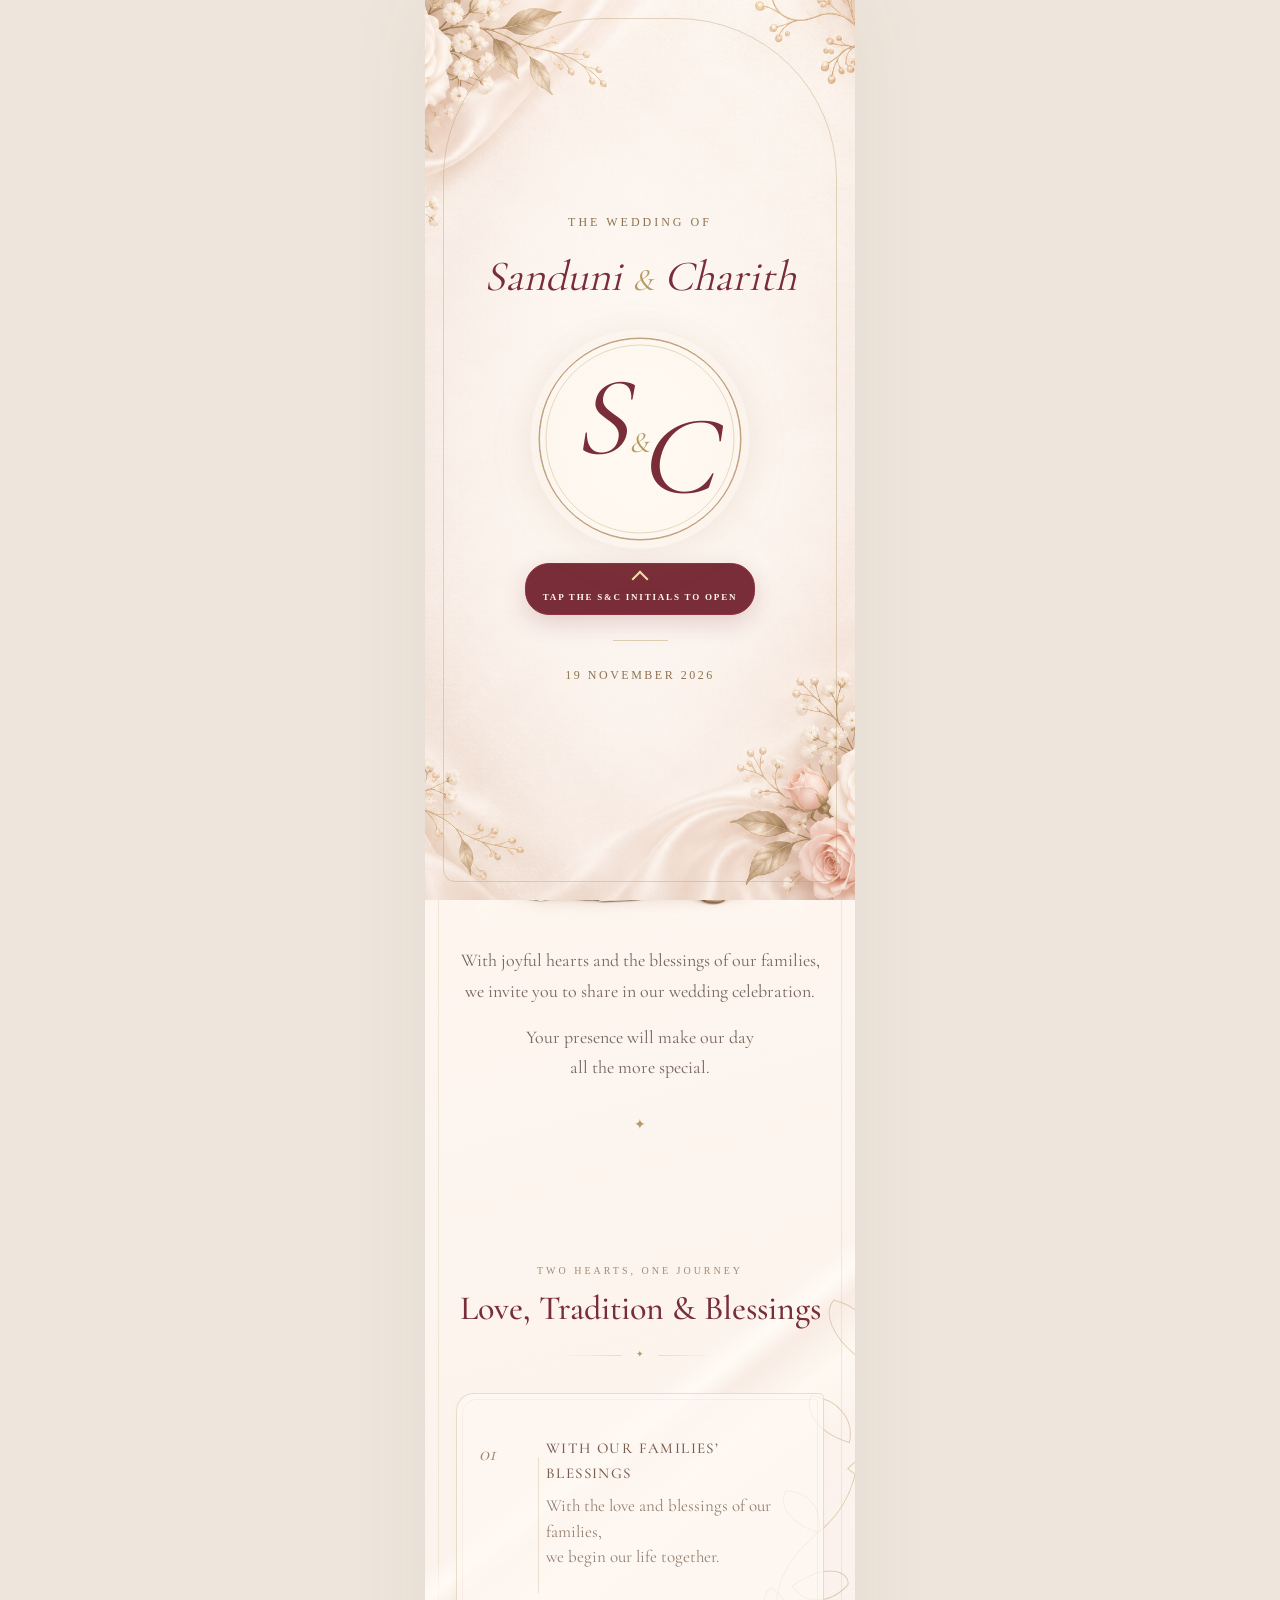
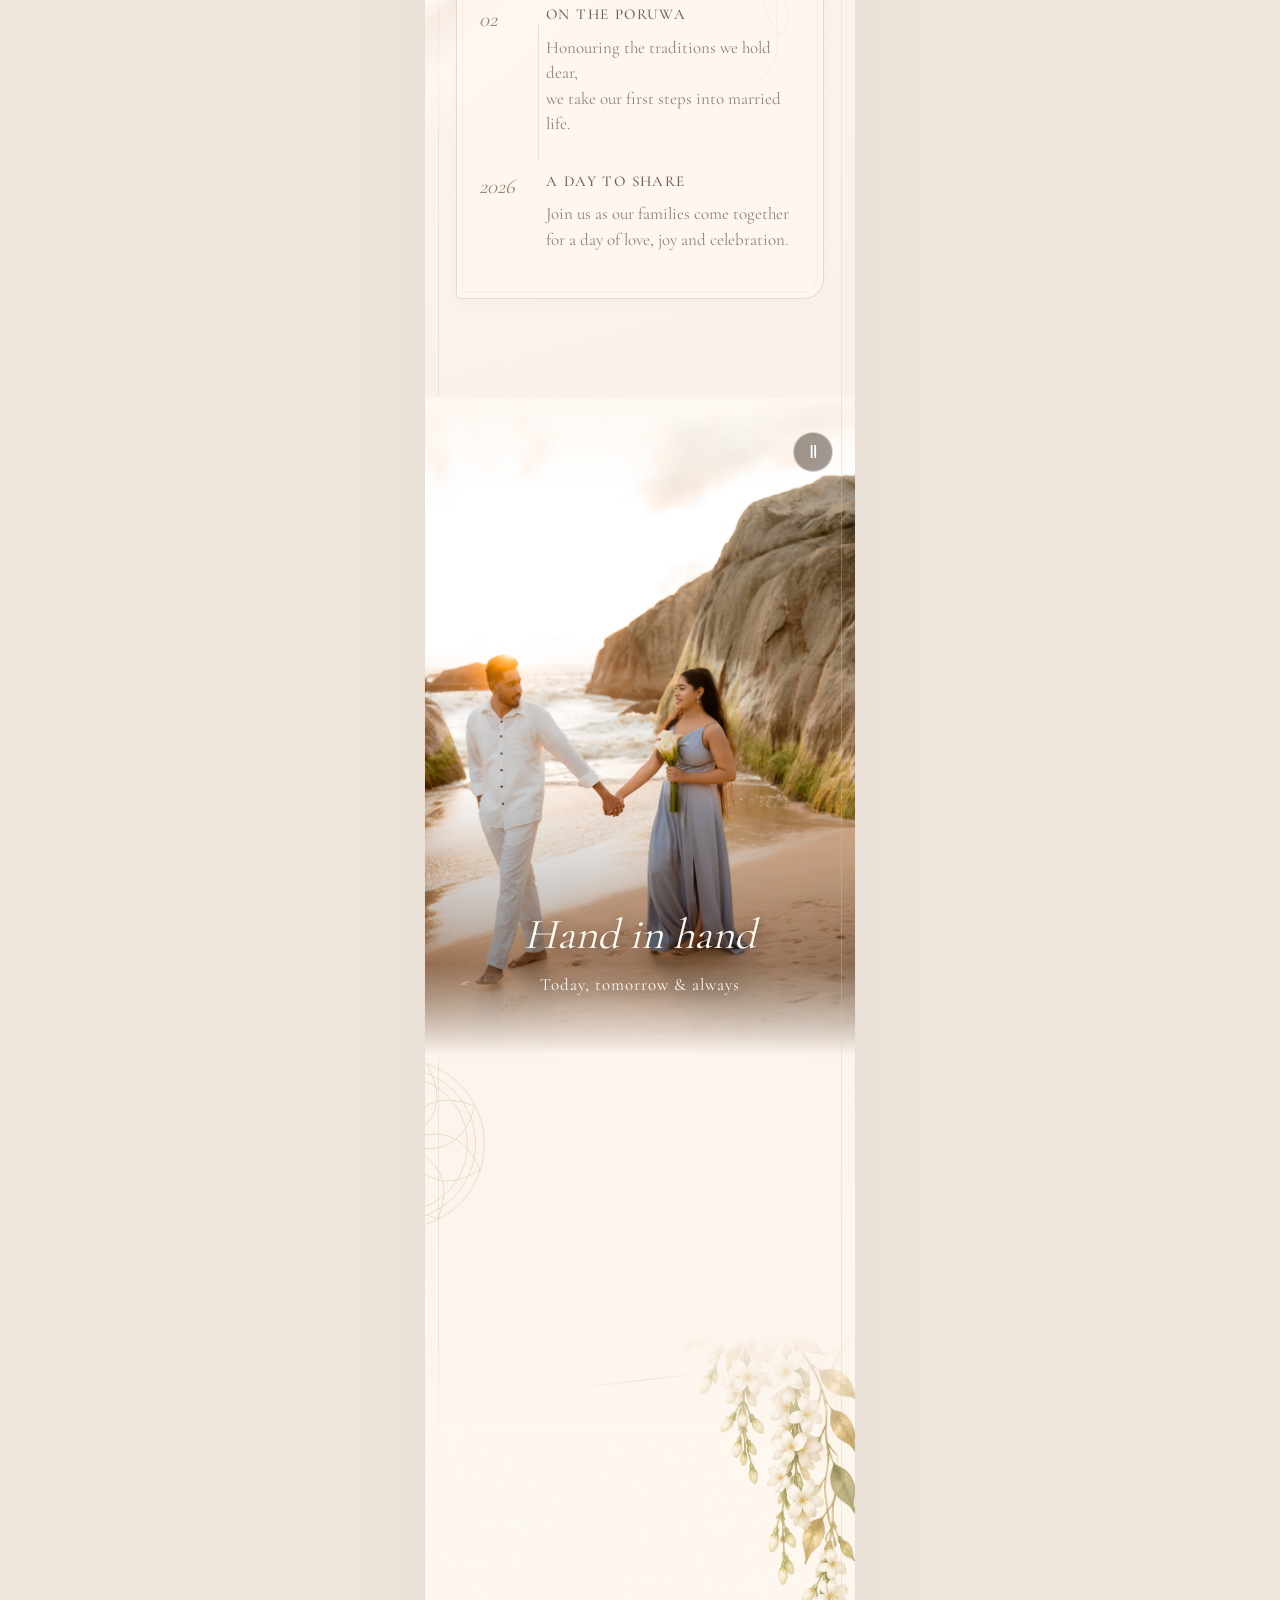
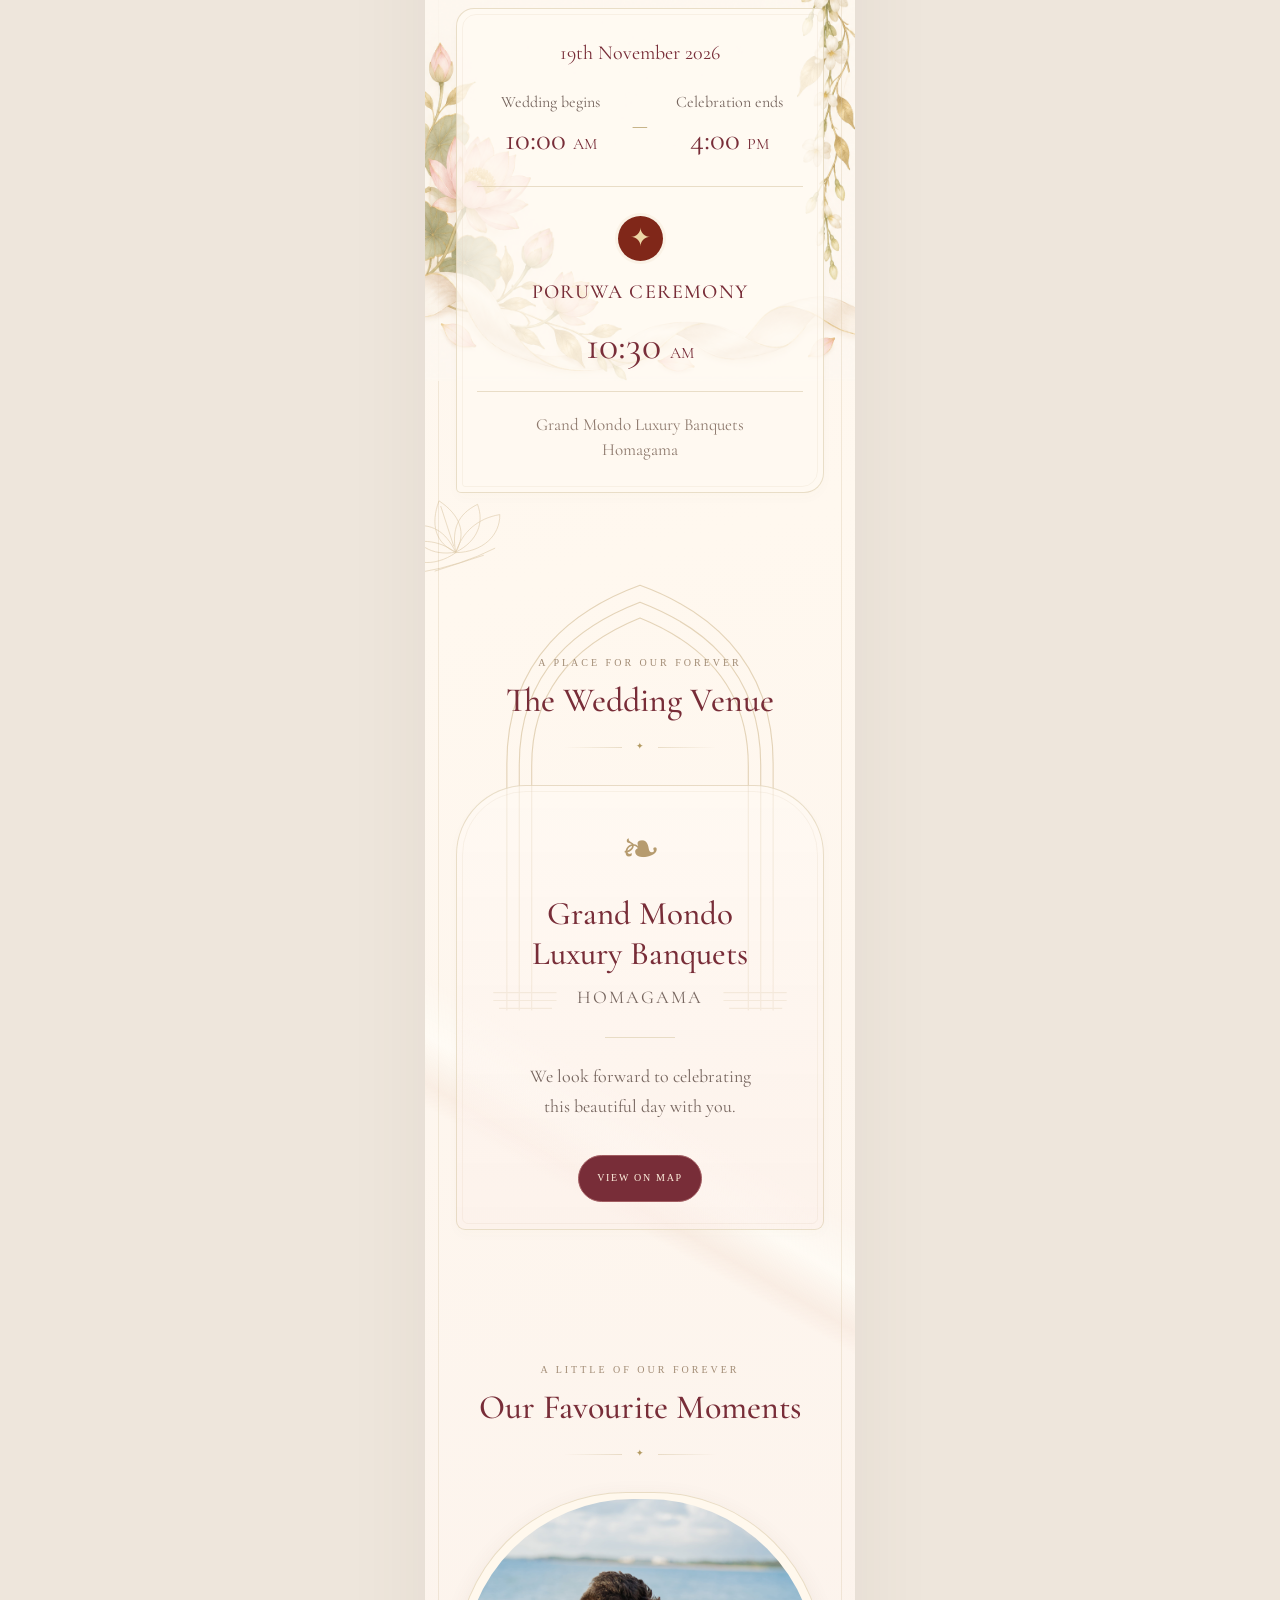
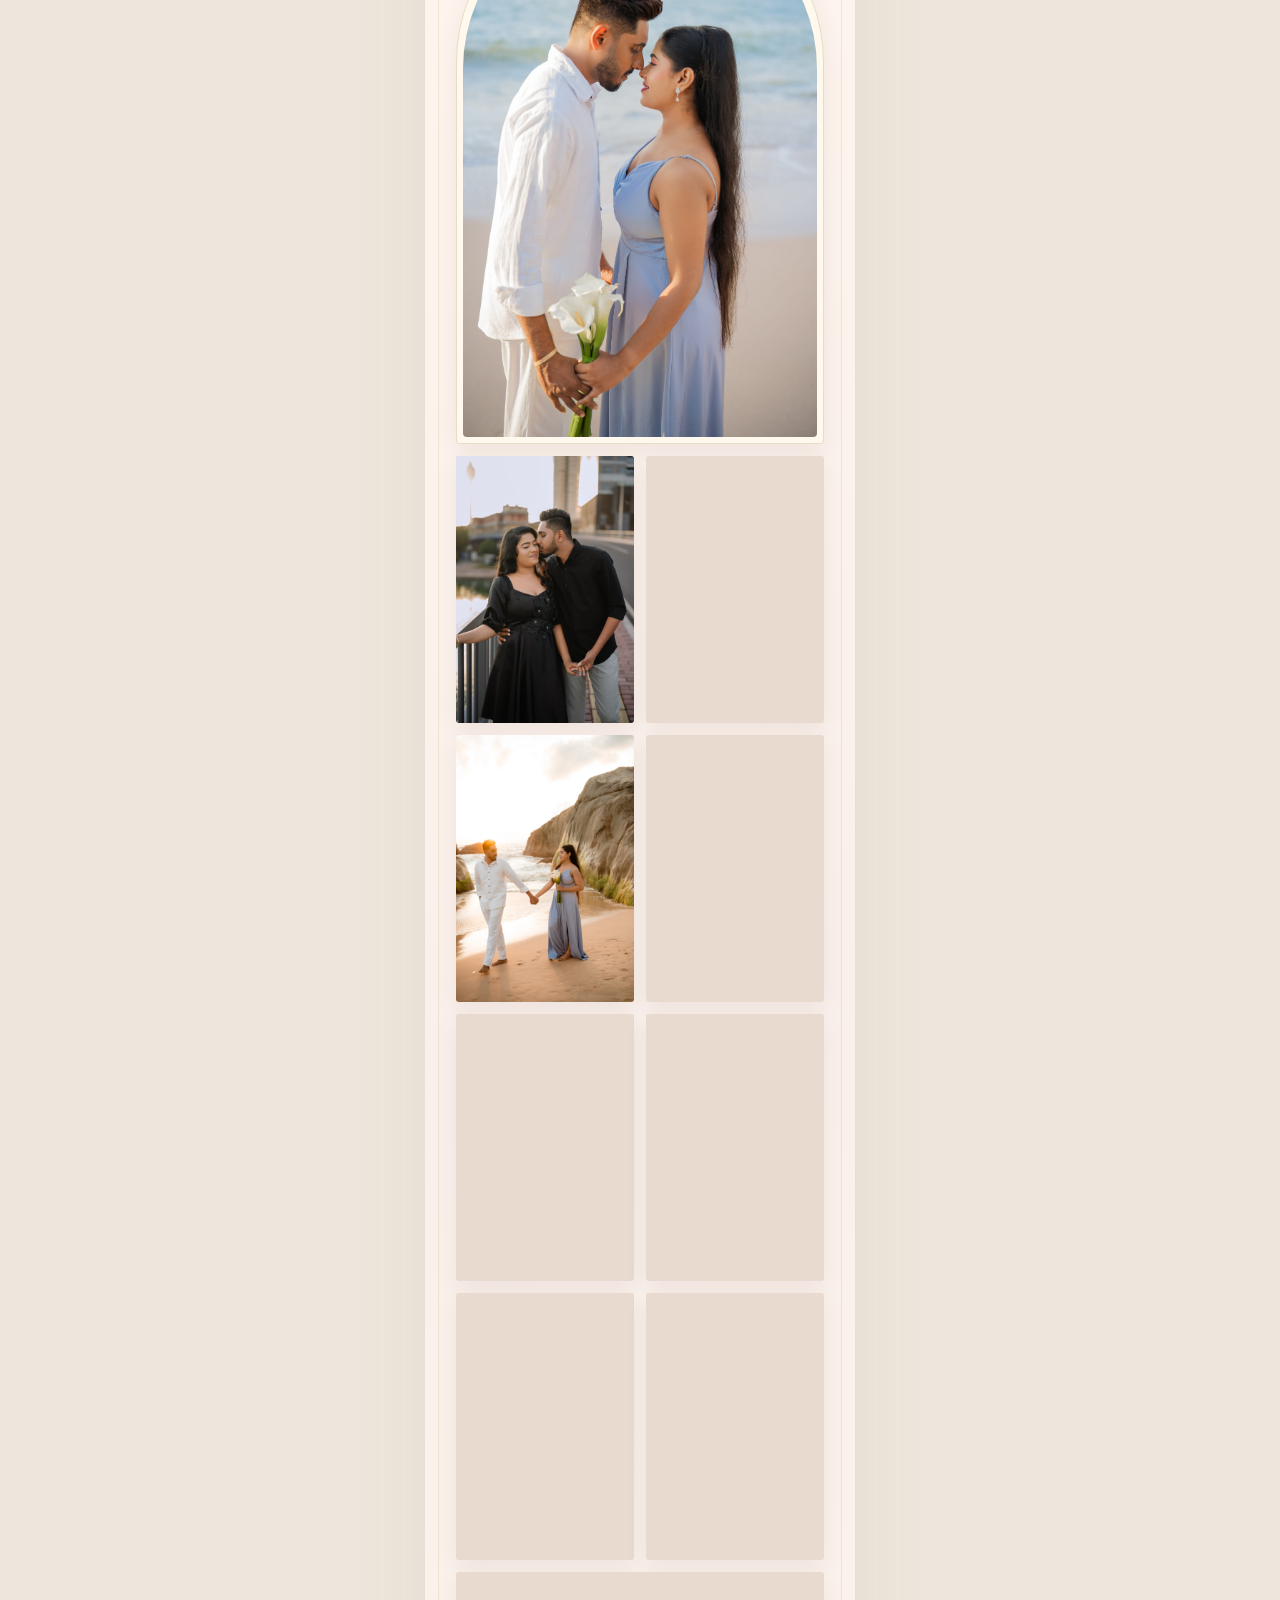
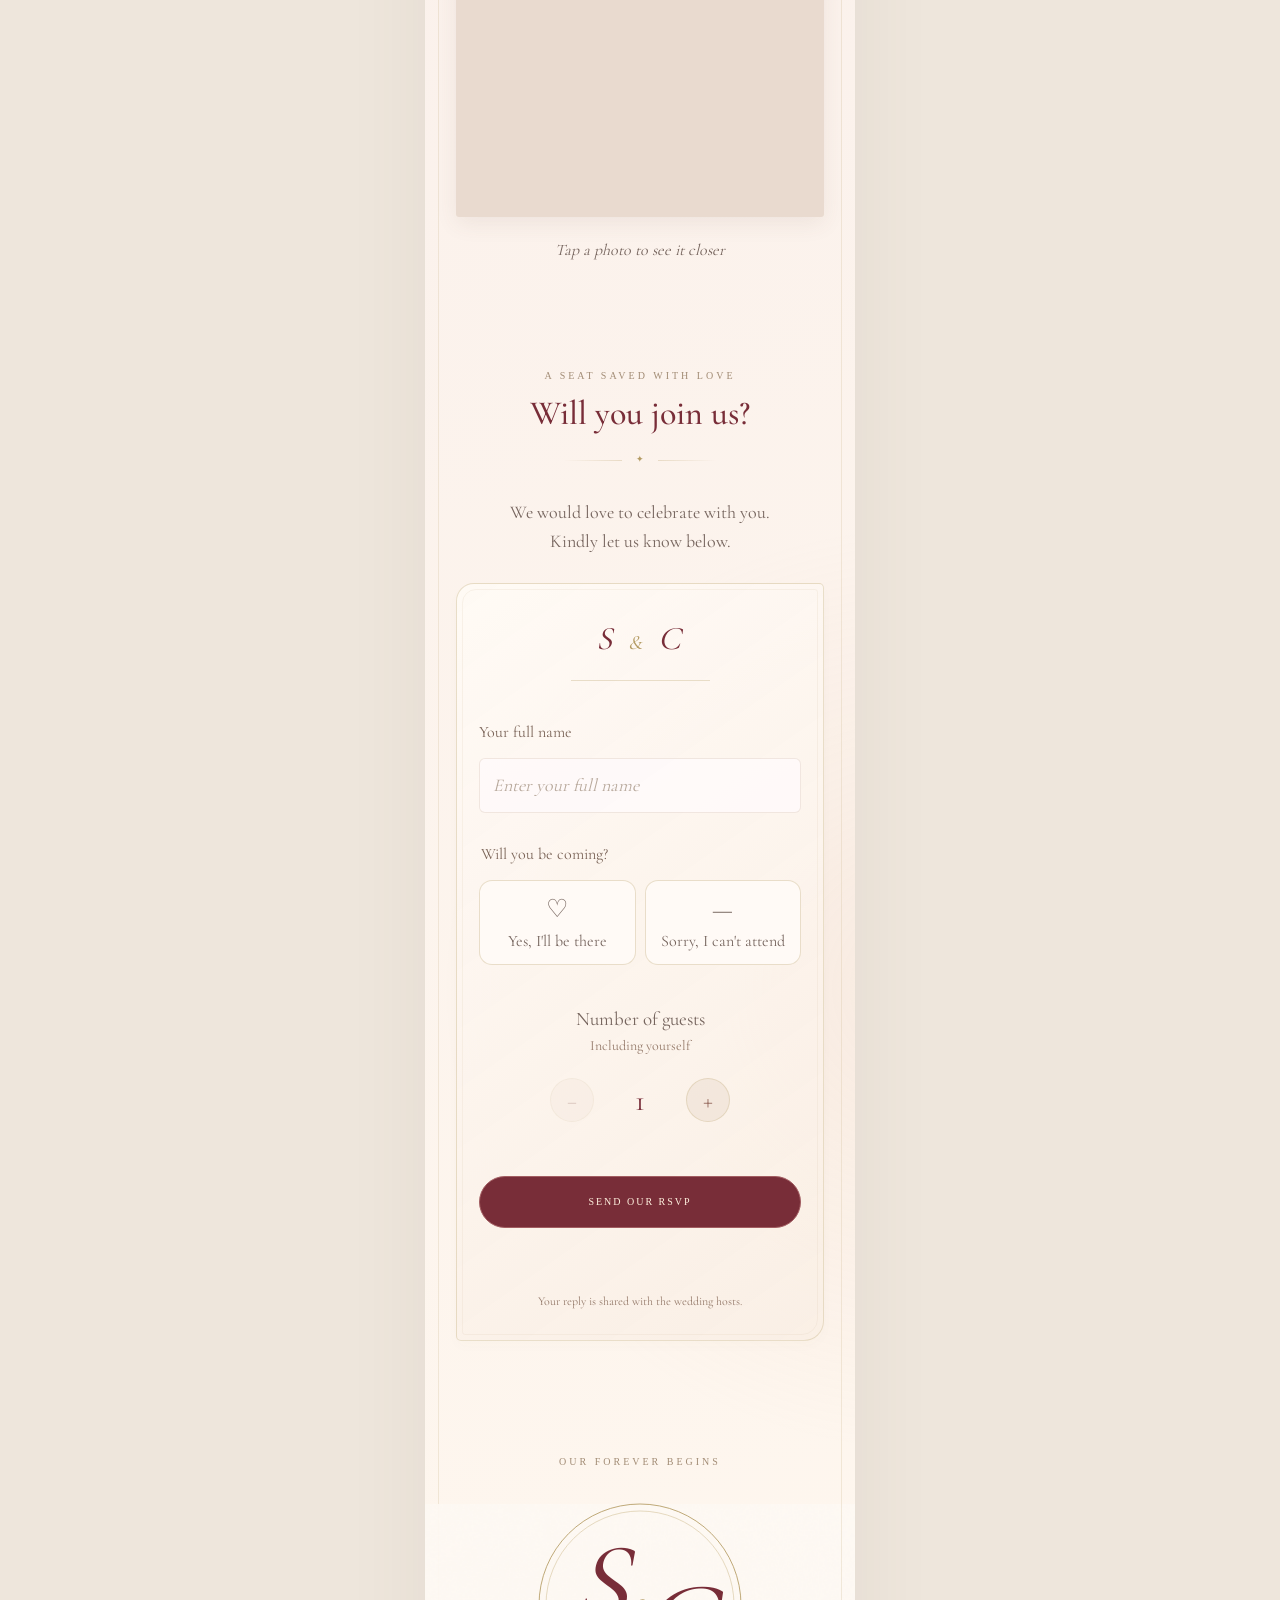
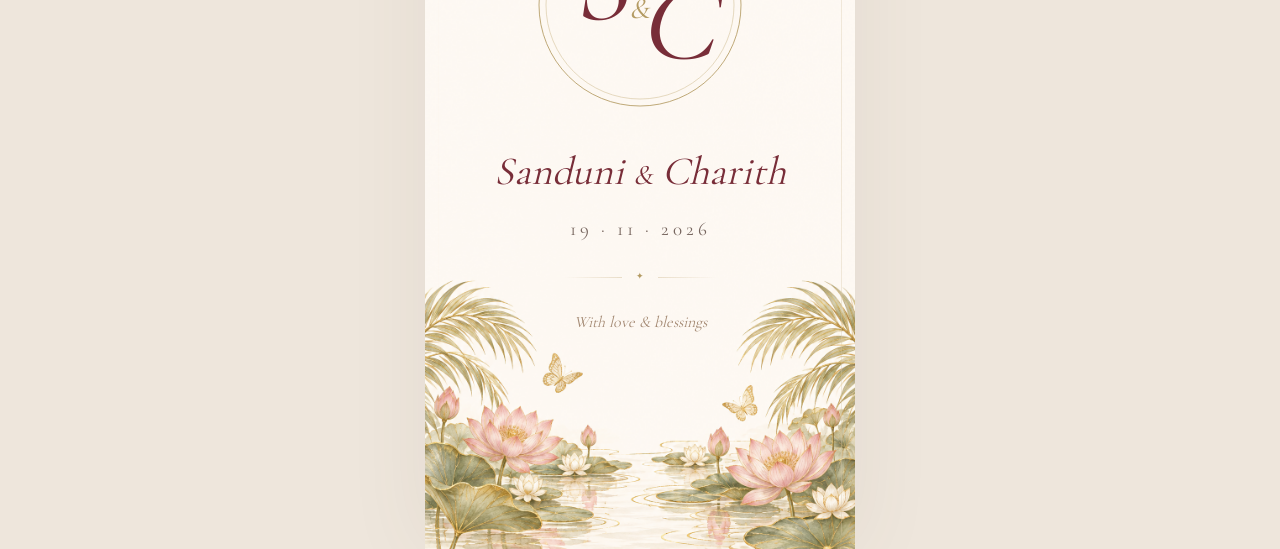
==== commit 5c965dc4: "Add files via upload" ====
--- a/index.html
+++ b/index.html
@@ -1,11 +1,11 @@
 <!doctype html>
-<html lang="en"><head><meta charset="utf-8"><meta name="viewport" content="width=device-width,initial-scale=1"><meta name="theme-color" content="#fbf4ed"><meta name="description" content="Sanduni and Charith warmly invite you to their wedding on 19 November 2026 at Grand Mondo Luxury Banquets, Homagama."><title>Sanduni & Charith — Our Wedding</title><link rel="stylesheet" href="fonts.css"><link rel="stylesheet" href="style.css?v=burgundy-map-1"><link rel="stylesheet" href="scroll-design.css?v=2"><link rel="stylesheet" href="photos.css?v=illustration-restored"><link rel="stylesheet" href="petals.css?v=heart3"><link rel="stylesheet" href="monogram.css?v=9"><link rel="stylesheet" href="heart-transition.css?v=heart3"><link rel="stylesheet" href="rsvp.css?v=2"><link rel="stylesheet" href="scroll-cue.css?v=1"></head>
+<html lang="en"><head><meta charset="utf-8"><meta name="viewport" content="width=device-width,initial-scale=1"><meta name="theme-color" content="#fbf4ed"><meta name="description" content="Sanduni and Charith warmly invite you to their wedding on 19 November 2026 at Grand Mondo Luxury Banquets, Homagama."><title>Sanduni & Charith — Our Wedding</title><link rel="stylesheet" href="fonts.css"><link rel="stylesheet" href="style.css?v=burgundy-map-1"><link rel="stylesheet" href="scroll-design.css?v=2"><link rel="stylesheet" href="photos.css?v=illustration-restored"><link rel="stylesheet" href="petals.css?v=heart3"><link rel="stylesheet" href="monogram.css?v=10"><link rel="stylesheet" href="heart-transition.css?v=heart3"><link rel="stylesheet" href="rsvp.css?v=2"><link rel="stylesheet" href="scroll-cue.css?v=1"></head>
 <body class="closed"><svg class="ornament-library" xmlns="http://www.w3.org/2000/svg" aria-hidden="true"><defs>
 <symbol id="gold-lotus" viewBox="0 0 260 170"><g fill="none" stroke="currentColor" stroke-width="1.2"><path d="M130 139C94 107 96 65 130 22C164 65 166 107 130 139ZM130 139C77 131 51 97 53 55C100 62 123 88 130 139ZM130 139C183 131 209 97 207 55C160 62 137 88 130 139ZM130 140C74 157 27 134 14 91C61 84 103 101 130 140ZM130 140C186 157 233 134 246 91C199 84 157 101 130 140Z"/><path d="M46 157Q130 170 214 157M74 164H186M130 34V126"/></g></symbol>
 <symbol id="gold-vine" viewBox="0 0 150 520"><g fill="none" stroke="currentColor" stroke-width="1.3"><path d="M120 0C14 113 146 204 60 312S76 460 22 520"/><path d="M78 83C17 57 7 26 16 9C62 12 86 40 78 83ZM78 83C114 57 135 67 140 83C125 113 99 109 78 83ZM75 188C29 184 8 158 13 138C50 136 75 157 75 188ZM80 222C112 175 143 180 147 194C134 226 112 239 80 222ZM60 312C14 309 0 283 7 267C44 263 58 286 60 312ZM41 388C83 344 113 357 112 372C91 406 58 407 41 388ZM40 455C10 435 2 408 14 396C42 408 50 427 40 455Z"/></g></symbol>
 <symbol id="gold-arch" viewBox="0 0 300 390"><g fill="none" stroke="currentColor"><path d="M32 387V168C32 73 95 30 150 10C205 30 268 73 268 168V387"/><path d="M43 387V169C43 83 98 45 150 25C202 45 257 83 257 169V387M54 387V170C54 94 103 58 150 39C197 58 246 94 246 170V387"/><path d="M20 371H76M224 371H280M20 378H76M224 378H280M25 385H72M229 385H276"/></g></symbol>
 <symbol id="gold-fan" viewBox="0 0 300 300"><g fill="none" stroke="currentColor"><circle cx="150" cy="150" r="115"/><circle cx="150" cy="150" r="103"/><circle cx="150" cy="150" r="92"/><path d="M150 35Q212 88 150 150Q88 88 150 35ZM265 150Q212 212 150 150Q212 88 265 150ZM150 265Q88 212 150 150Q212 212 150 265ZM35 150Q88 88 150 150Q88 212 35 150Z"/><path d="M69 69Q150 64 150 150Q64 150 69 69ZM231 69Q236 150 150 150Q150 64 231 69ZM231 231Q150 236 150 150Q236 150 231 231ZM69 231Q64 150 150 150Q150 236 69 231Z"/></g></symbol></defs></svg>
-<div class="entrance" id="entrance"><div class="entrance-art" aria-hidden="true"></div><video id="entranceVideo" class="entrance-video" poster="assets/entrance-poster.jpg" playsinline muted preload="none" hidden aria-label="Our wedding introduction"></video><button id="skipIntro" class="skip-intro" hidden>Skip intro</button><div class="intro-transition" aria-hidden="true"><div class="transition-glow"></div><div class="transition-seal"><div class="wedding-monogram" aria-hidden="true"><svg class="monogram-ring" viewBox="0 0 220 220"><circle cx="110" cy="110" r="101"/><circle cx="110" cy="110" r="94"/></svg><span class="initial initial-s">S</span><span class="monogram-amp">&amp;</span><span class="initial initial-c">C</span></div><p>Our forever begins</p></div></div><div class="logo-cover"><div class="logo-cover-content"><p class="cover-kicker">THE WEDDING OF</p><p class="cover-names">Sanduni <i>&amp;</i> Charith</p><button class="logo-enter" id="enter" aria-label="Open Sanduni and Charith’s wedding invitation and play the introduction"><span class="wedding-monogram" aria-hidden="true"><svg class="monogram-ring" viewBox="0 0 220 220"><circle cx="110" cy="110" r="101"/><circle cx="110" cy="110" r="94"/></svg><span class="initial initial-s">S</span><span class="monogram-amp">&amp;</span><span class="initial initial-c">C</span></span></button><p class="cover-hint">Tap our initials to open</p><span class="cover-rule" aria-hidden="true"></span><p class="cover-date">19 NOVEMBER 2026</p></div></div></div>
+<div class="entrance" id="entrance"><div class="entrance-art" aria-hidden="true"></div><video id="entranceVideo" class="entrance-video" poster="assets/entrance-poster.jpg" playsinline muted preload="none" hidden aria-label="Our wedding introduction"></video><button id="skipIntro" class="skip-intro" hidden>Skip intro</button><div class="intro-transition" aria-hidden="true"><div class="transition-glow"></div><div class="transition-seal"><div class="wedding-monogram" aria-hidden="true"><svg class="monogram-ring" viewBox="0 0 220 220"><circle cx="110" cy="110" r="101"/><circle cx="110" cy="110" r="94"/></svg><span class="initial initial-s">S</span><span class="monogram-amp">&amp;</span><span class="initial initial-c">C</span></div><p>Our forever begins</p></div></div><div class="logo-cover"><div class="logo-cover-content"><p class="cover-kicker">THE WEDDING OF</p><p class="cover-names">Sanduni <i>&amp;</i> Charith</p><button class="logo-enter" id="enter" aria-label="Open Sanduni and Charith’s wedding invitation and play the introduction"><span class="wedding-monogram" aria-hidden="true"><svg class="monogram-ring" viewBox="0 0 220 220"><circle cx="110" cy="110" r="101"/><circle cx="110" cy="110" r="94"/></svg><span class="initial initial-s">S</span><span class="monogram-amp">&amp;</span><span class="initial initial-c">C</span></span></button><p class="cover-hint"><span class="cover-arrow" aria-hidden="true"></span><span class="cover-hint-text">TAP THE S&amp;C INITIALS TO OPEN</span></p><span class="cover-rule" aria-hidden="true"></span><p class="cover-date">19 NOVEMBER 2026</p></div></div></div>
 <main id="invitation" inert>
 <section class="invitation-card" id="home"><div class="gold-ornament" aria-hidden="true">✧</div><p class="blessing">SRI SUBA MANGALAM!</p><p class="eyebrow">YOU ARE INVITED TO THE WEDDING OF</p><h1>Sanduni <span>&</span> Charith</h1><p class="family-line">Together with their loving families</p><div class="wedding-date"><span>NOVEMBER</span><strong>19</strong><span>2026</span></div><p class="weekday">Thursday, 19<sup>th</sup> November 2026</p><img class="couple-art" src="assets/kandyan-couple.png" width="1024" height="1536" alt="An illustrated bride and groom in traditional Kandyan wedding attire"><div class="invitation-message"><p>With joyful hearts and the blessings of our families,<br>we invite you to share in our wedding celebration.</p><p>Your presence will make our day<br>all the more special.</p></div><span class="section-end" aria-hidden="true">✦</span></section>
 <section class="section" id="story"><svg class="scroll-ornament story-vine" aria-hidden="true"><use href="#gold-vine"/></svg><div class="heading"><p class="eyebrow">TWO HEARTS, ONE JOURNEY</p><h2>Love, Tradition &amp; Blessings</h2><span class="divider">✦</span></div><div class="story-panel framed"><article><span class="chapter">01</span><div><h3>WITH OUR FAMILIES’ BLESSINGS</h3><p>With the love and blessings of our families,<br>we begin our life together.</p></div></article><article><span class="chapter">02</span><div><h3>ON THE PORUWA</h3><p>Honouring the traditions we hold dear,<br>we take our first steps into married life.</p></div></article><article><span class="chapter">2026</span><div><h3>A DAY TO SHARE</h3><p>Join us as our families come together<br>for a day of love, joy and celebration.</p></div></article></div></section>
--- a/monogram.css
+++ b/monogram.css
@@ -1,4 +1,14 @@
 .wedding-monogram{position:relative;width:220px;height:220px;margin:24px auto 32px;color:var(--wine);isolation:isolate}.monogram-ring{position:absolute;inset:0;width:100%;height:100%;fill:none;stroke:var(--gold);stroke-width:.85;transform:rotate(-90deg)}.monogram-ring circle{stroke-dasharray:635;stroke-dashoffset:0}.monogram-ring circle+circle{stroke:#ccb98a;stroke-width:.5;stroke-dasharray:591}.initial{position:absolute;font-size:112px;line-height:1;font-style:italic;font-weight:400;top:33px}.initial-s{left:43px}.initial-c{right:35px;top:72px}.monogram-amp{position:absolute;left:99px;top:90px;font-size:29px;font-style:italic;color:var(--gold);z-index:2}.monogram-finale{padding-top:75px;isolation:isolate}.monogram-finale h2{margin-top:25px}.monogram-finale .footer-date{font-size:19px;letter-spacing:4px}.monogram-finale .divider{margin:25px 0}.monogram-finale.visible .monogram-ring circle{animation:ring-draw 2.4s ease both}.monogram-finale.visible .monogram-ring circle+circle{animation-delay:.3s}.monogram-finale.visible .initial-s{animation:initial-arrive 1.7s .2s both}.monogram-finale.visible .initial-c{animation:initial-arrive 1.7s .6s both}.monogram-finale.visible .monogram-amp{animation:seal-fade 1.2s 1s both}.monogram-finale.visible h2,.monogram-finale.visible .footer-date{animation:initial-arrive 1.5s .8s both}.intro-transition{position:absolute;inset:0;z-index:3;pointer-events:none;opacity:0;overflow:hidden}.transition-glow{position:absolute;inset:-35%;background:radial-gradient(ellipse,#fffaf1 22%,#faedd8 55%,#f6e7d5 75%);transform:scale(.1);opacity:0;border-radius:50%}.transition-seal{position:absolute;inset:0;display:flex;flex-direction:column;justify-content:center;align-items:center;opacity:0;color:var(--wine)}.transition-seal .wedding-monogram{margin:0 auto 20px}.transition-seal p{font-size:25px;font-style:italic;margin:0;letter-spacing:1px}.entrance.playing.departing .entrance-video{opacity:1;transition:none}.entrance.departing .intro-transition{opacity:1}.entrance.departing .transition-glow{animation:ivory-bloom 1.3s cubic-bezier(.2,.65,.2,1) forwards}.entrance.departing .transition-seal{animation:seal-fade 1s .45s forwards}.entrance.departing .transition-seal .monogram-ring circle{animation:ring-draw 1.4s .35s both}.entrance.departing .transition-seal .initial{animation:initial-arrive 1.1s .5s both}.entrance.departing .entrance-heading{opacity:0;transition:opacity .4s}.entrance.hidden{transition:opacity 1.2s ease,visibility 1.2s}@keyframes ivory-bloom{0%{opacity:0;transform:scale(.1)}30%{opacity:.9}100%{opacity:1;transform:scale(1.4)}}@keyframes ring-draw{from{stroke-dashoffset:635;opacity:0}to{stroke-dashoffset:0;opacity:1}}@keyframes initial-arrive{from{opacity:0;transform:translateY(12px)}to{opacity:1;transform:translateY(0)}}@keyframes seal-fade{from{opacity:0}to{opacity:1}}@media(prefers-reduced-motion:reduce){.intro-transition{display:none}.monogram-finale .monogram-ring circle,.monogram-finale .initial,.monogram-finale .monogram-amp,.monogram-finale h2,.monogram-finale .footer-date{animation:none!important}.entrance.hidden{transition:none}}
 
 /* Floral monogram cover, revealed video, then the existing seal transition. */
-.entrance{background:#fff8f0}.entrance-art{display:none}.logo-cover{position:absolute;inset:0;z-index:2;display:grid;place-items:center;padding:32px 24px;background:radial-gradient(ellipse at center,#fffaf5eb 0%,#fff9f394 43%,#fff4e72e 75%),url('assets/floral-silk.png') center/cover no-repeat;color:var(--wine);transition:opacity 1s ease,visibility 1s;overflow:auto}.logo-cover::before{content:'';position:absolute;inset:18px;border:1px solid #b49b6360;border-radius:160px 160px 12px 12px;pointer-events:none}.logo-cover-content{position:relative;width:100%;text-align:center;padding:35px 0}.cover-kicker{font:12px/1.6 Georgia,serif;letter-spacing:3px;color:#8e7452;margin:0 0 17px}.cover-names{font-size:clamp(34px,9vw,43px);line-height:1.25;font-style:italic;margin:0 0 26px}.cover-names i{font-size:.72em;color:#b49b63}.logo-enter{display:block;margin:auto;padding:0;border:0;border-radius:50%;background:radial-gradient(circle,#fff9f2e8,#fff8ed70 67%,transparent 70%);color:inherit;box-shadow:0 9px 45px #b49b6318;transition:transform .45s ease,box-shadow .45s ease}.logo-enter .wedding-monogram{display:block;margin:0;width:220px;height:220px}.logo-enter:hover{transform:scale(1.035);box-shadow:0 10px 55px #b49b6336}.logo-enter:focus-visible{outline:2px solid var(--wine);outline-offset:8px}.logo-enter .monogram-ring circle{animation:ring-draw 2.3s ease both}.logo-enter .initial-s{animation:initial-arrive 1.5s .2s both}.logo-enter .initial-c{animation:initial-arrive 1.5s .5s both}.cover-hint{font-size:17px;font-style:italic;color:#8a7463;margin:24px 0 27px}.cover-rule{display:block;width:55px;height:1px;margin:auto;background:#b49b6370}.cover-date{font:12px/1.8 Georgia,serif;letter-spacing:2.5px;margin:24px 0 0;color:#8e7452}.entrance.playing .logo-cover,.entrance.departing .logo-cover{opacity:0;visibility:hidden;pointer-events:none}.entrance.playing .logo-cover-content{transform:scale(1.055);transition:transform 1.2s ease}.entrance-video{z-index:1}@media(max-height:620px){.logo-cover{padding:15px 24px}.logo-cover-content{padding:20px 0}.cover-names{margin-bottom:15px}.cover-hint{margin:16px 0}.cover-date{margin-top:16px}.logo-enter .wedding-monogram{width:190px;height:190px}.logo-enter .initial{font-size:98px;top:25px}.logo-enter .initial-s{left:37px}.logo-enter .initial-c{right:29px;top:62px}.logo-enter .monogram-amp{left:85px;top:76px}}@media(prefers-reduced-motion:reduce){.logo-cover,.logo-enter,.entrance.playing .logo-cover-content{transition:none;transform:none}.logo-enter .monogram-ring circle,.logo-enter .initial{animation:none}}
+.entrance{background:#fff8f0}.entrance-art{display:none}.logo-cover{position:absolute;inset:0;z-index:2;display:grid;place-items:center;padding:32px 24px;background:radial-gradient(ellipse at center,#fffaf5eb 0%,#fff9f394 43%,#fff4e72e 75%),url('assets/floral-silk.png') center/cover no-repeat;color:var(--wine);transition:opacity 1s ease,visibility 1s;overflow:auto}.logo-cover::before{content:'';position:absolute;inset:18px;border:1px solid #b49b6360;border-radius:160px 160px 12px 12px;pointer-events:none}.logo-cover-content{position:relative;width:100%;text-align:center;padding:35px 0}.cover-kicker{font:12px/1.6 Georgia,serif;letter-spacing:3px;color:#8e7452;margin:0 0 17px}.cover-names{font-size:clamp(34px,9vw,43px);line-height:1.25;font-style:italic;margin:0 0 26px}.cover-names i{font-size:.72em;color:#b49b63}.logo-enter{position:relative;display:block;margin:auto;padding:0;border:0;border-radius:50%;background:radial-gradient(circle,#fff9f2e8,#fff8ed70 67%,transparent 70%);color:inherit;box-shadow:0 9px 45px #b49b6318;transition:transform .45s ease,box-shadow .45s ease}.logo-enter .wedding-monogram{display:block;margin:0;width:220px;height:220px}.logo-enter:hover{transform:scale(1.035);box-shadow:0 10px 55px #b49b6336}.logo-enter:focus-visible{outline:2px solid var(--wine);outline-offset:8px}.logo-enter .monogram-ring circle{animation:ring-draw 2.3s ease both}.logo-enter .initial-s{animation:initial-arrive 1.5s .2s both}.logo-enter .initial-c{animation:initial-arrive 1.5s .5s both}.cover-hint{font-size:17px;font-style:italic;color:#8a7463;margin:24px 0 27px}.cover-rule{display:block;width:55px;height:1px;margin:auto;background:#b49b6370}.cover-date{font:12px/1.8 Georgia,serif;letter-spacing:2.5px;margin:24px 0 0;color:#8e7452}.entrance.playing .logo-cover,.entrance.departing .logo-cover{opacity:0;visibility:hidden;pointer-events:none}.entrance.playing .logo-cover-content{transform:scale(1.055);transition:transform 1.2s ease}.entrance-video{z-index:1}@media(max-height:620px){.logo-cover{padding:15px 24px}.logo-cover-content{padding:20px 0}.cover-names{margin-bottom:15px}.cover-hint{margin:16px 0}.cover-date{margin-top:16px}.logo-enter .wedding-monogram{width:190px;height:190px}.logo-enter .initial{font-size:98px;top:25px}.logo-enter .initial-s{left:37px}.logo-enter .initial-c{right:29px;top:62px}.logo-enter .monogram-amp{left:85px;top:76px}}@media(prefers-reduced-motion:reduce){.logo-cover,.logo-enter,.entrance.playing .logo-cover-content{transition:none;transform:none}.logo-enter .monogram-ring circle,.logo-enter .initial{animation:none}}
+
+/* Clear tap invitation for the opening monogram. */
+.logo-enter::before{content:'';position:absolute;inset:9px;border:1.5px solid #8f3342;border-radius:50%;opacity:.42;box-shadow:0 0 0 8px #fff8ef9c,0 0 28px #8f334235;animation:opening-ring-pulse 2.1s ease-in-out infinite;pointer-events:none}
+.cover-hint{display:flex;flex-direction:column;align-items:center;gap:7px;width:max-content;max-width:90%;margin:14px auto 25px;padding:9px 17px 10px;border:1px solid #8f3342;border-radius:24px;background:#782d38;color:#fff8ed;box-shadow:0 8px 23px #782d3830;font:700 9px/1.3 Georgia,serif;font-style:normal;letter-spacing:1.8px;text-transform:uppercase}
+.cover-arrow{display:block;width:12px;height:12px;border-top:2px solid #f2dca8;border-left:2px solid #f2dca8;transform:rotate(45deg);animation:opening-arrow-point 1.35s ease-in-out infinite}
+.cover-hint-text{display:block;white-space:nowrap}
+@keyframes opening-ring-pulse{0%,100%{transform:scale(.96);opacity:.3}50%{transform:scale(1.04);opacity:.8;box-shadow:0 0 0 12px #fff8ef70,0 0 36px #8f334252}}
+@keyframes opening-arrow-point{0%,100%{transform:translateY(4px) rotate(45deg)}50%{transform:translateY(-3px) rotate(45deg)}}
+@media(max-height:620px){.cover-hint{margin:7px auto 12px;padding:7px 14px 8px}.cover-arrow{width:10px;height:10px}}
+@media(prefers-reduced-motion:reduce){.logo-enter::before,.cover-arrow{animation:none}}
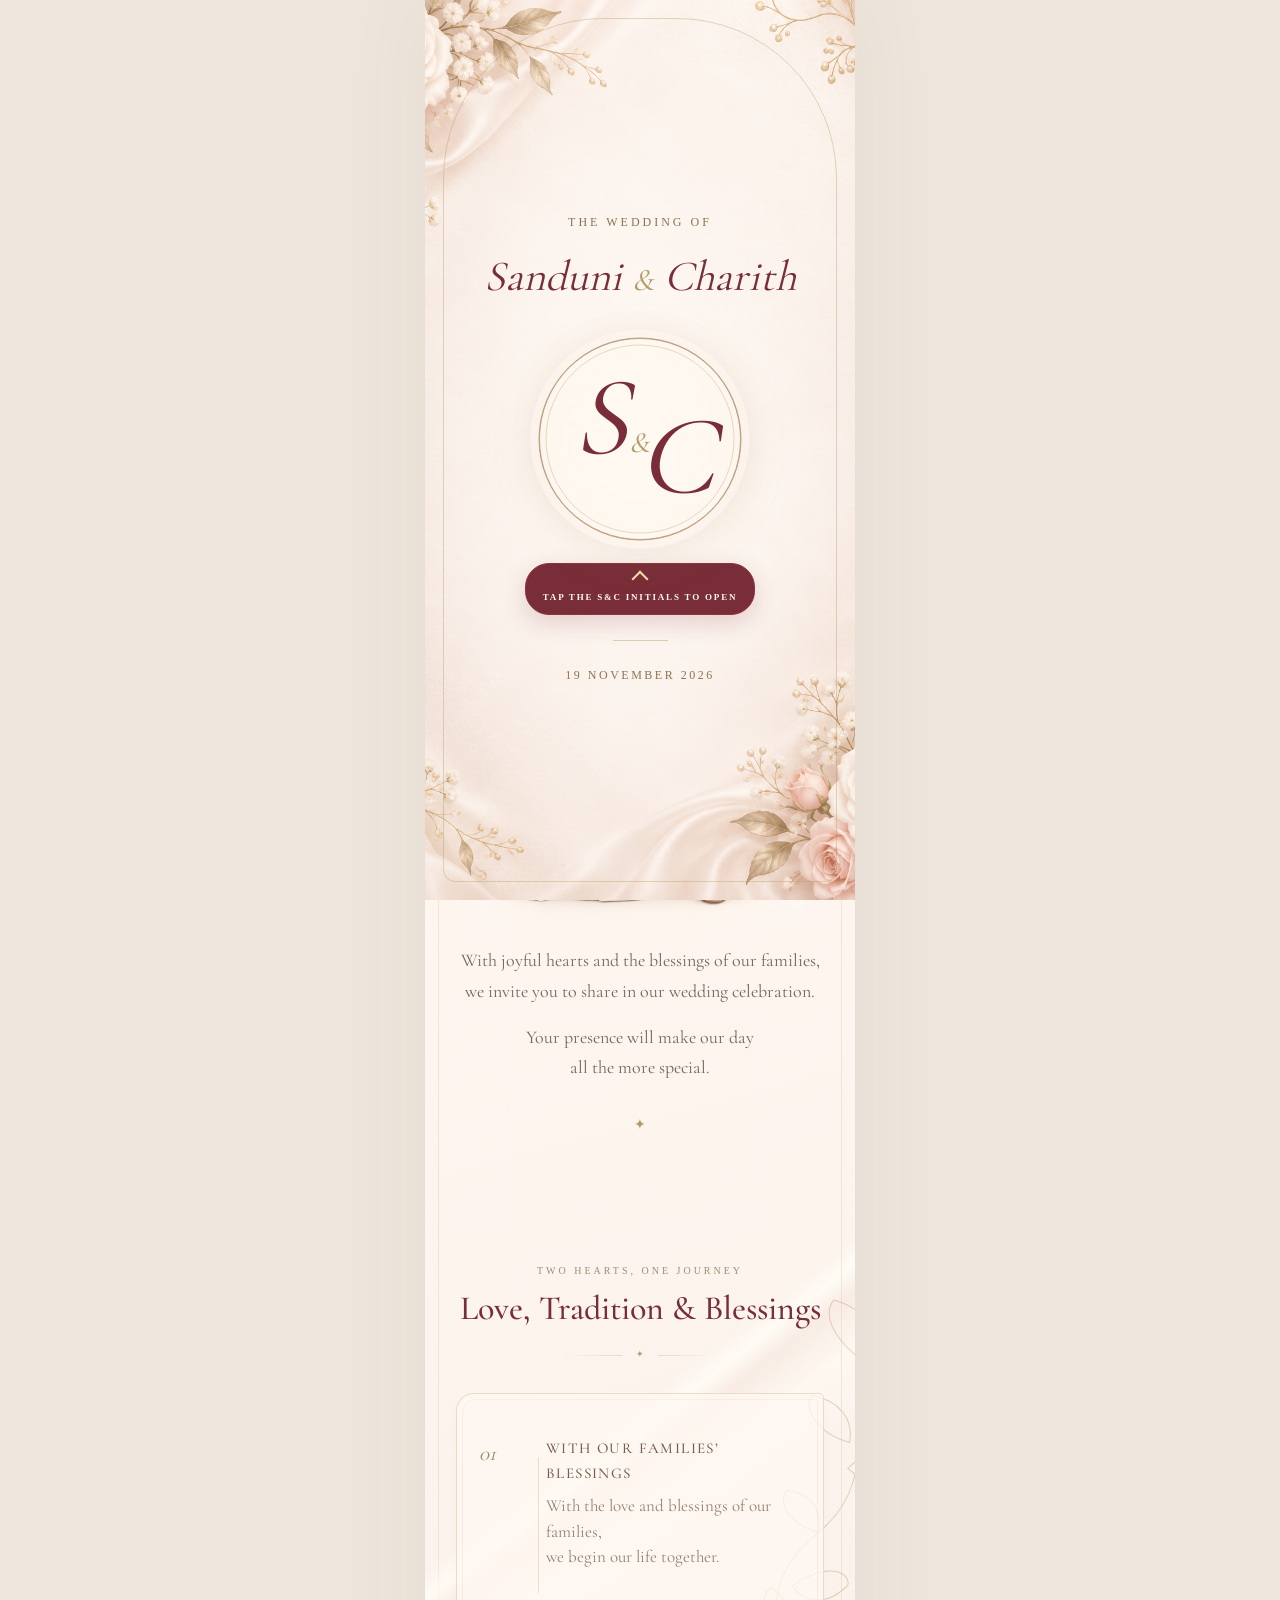
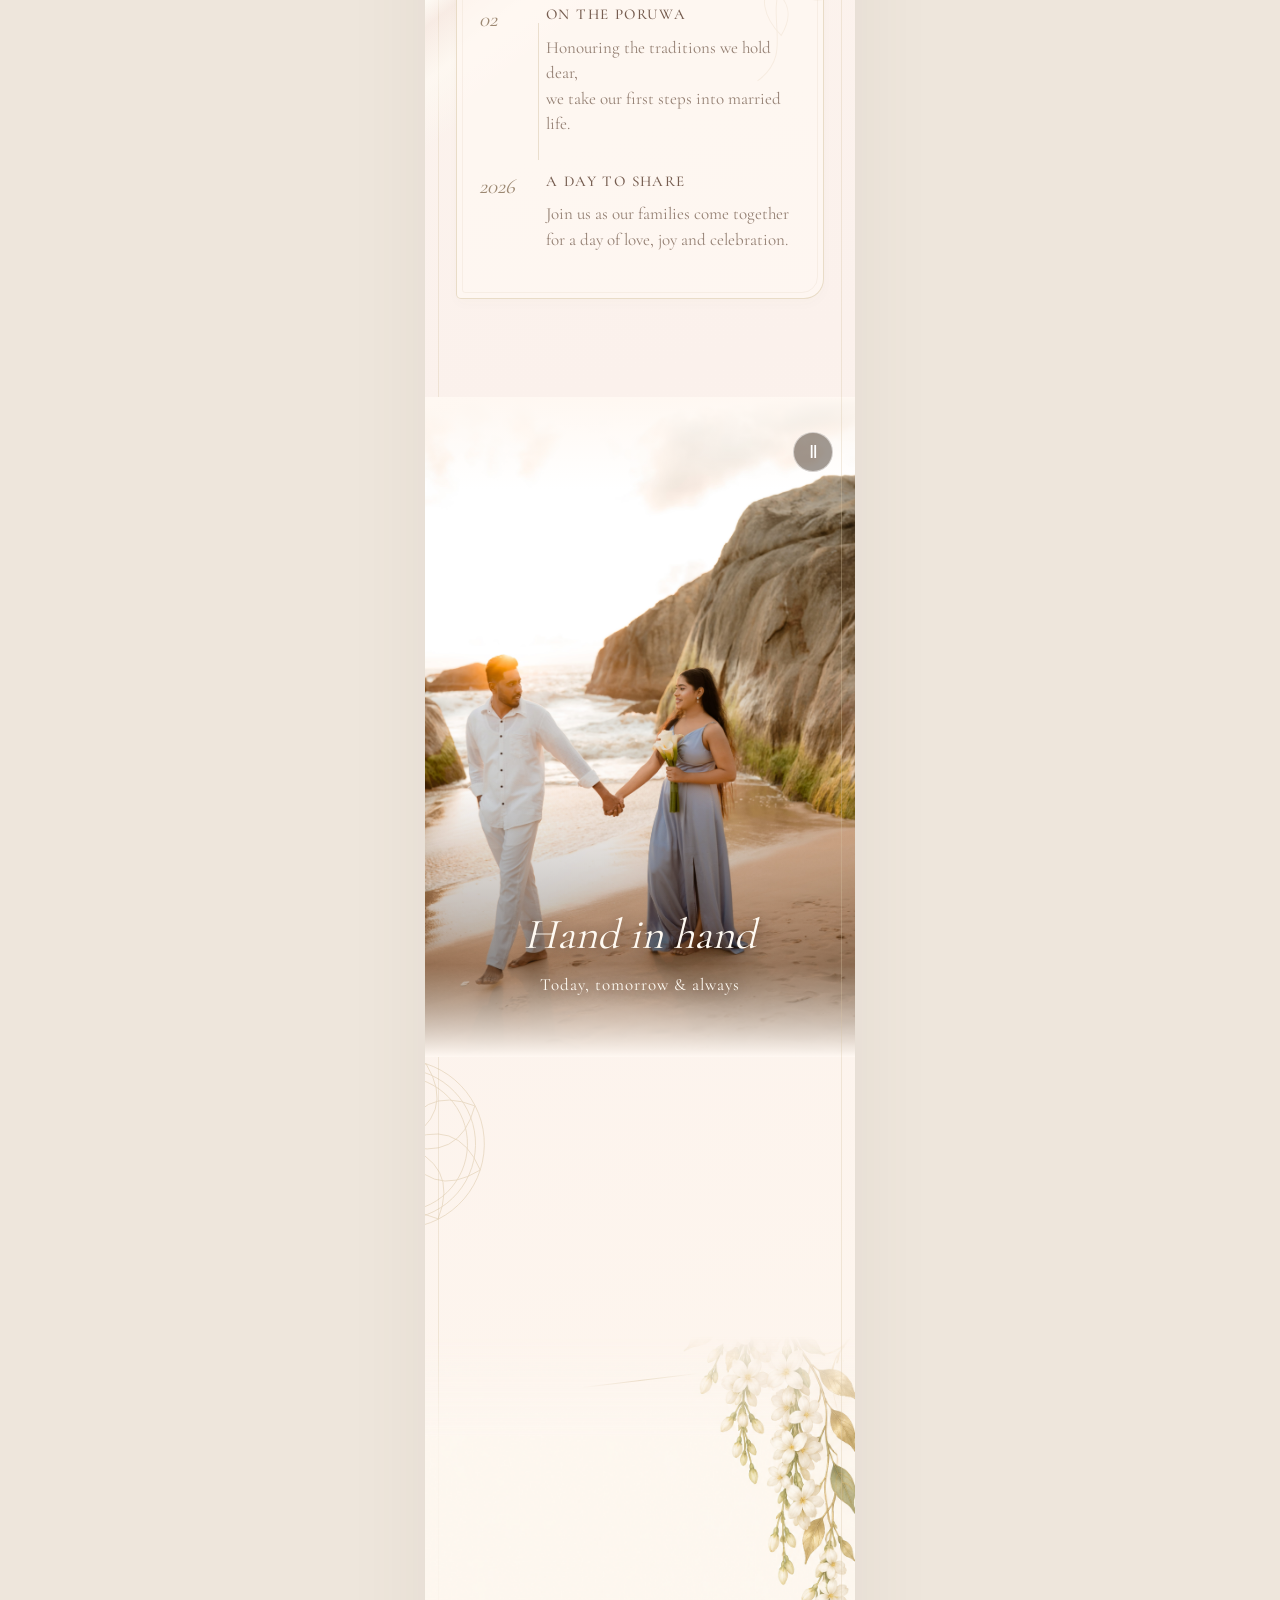
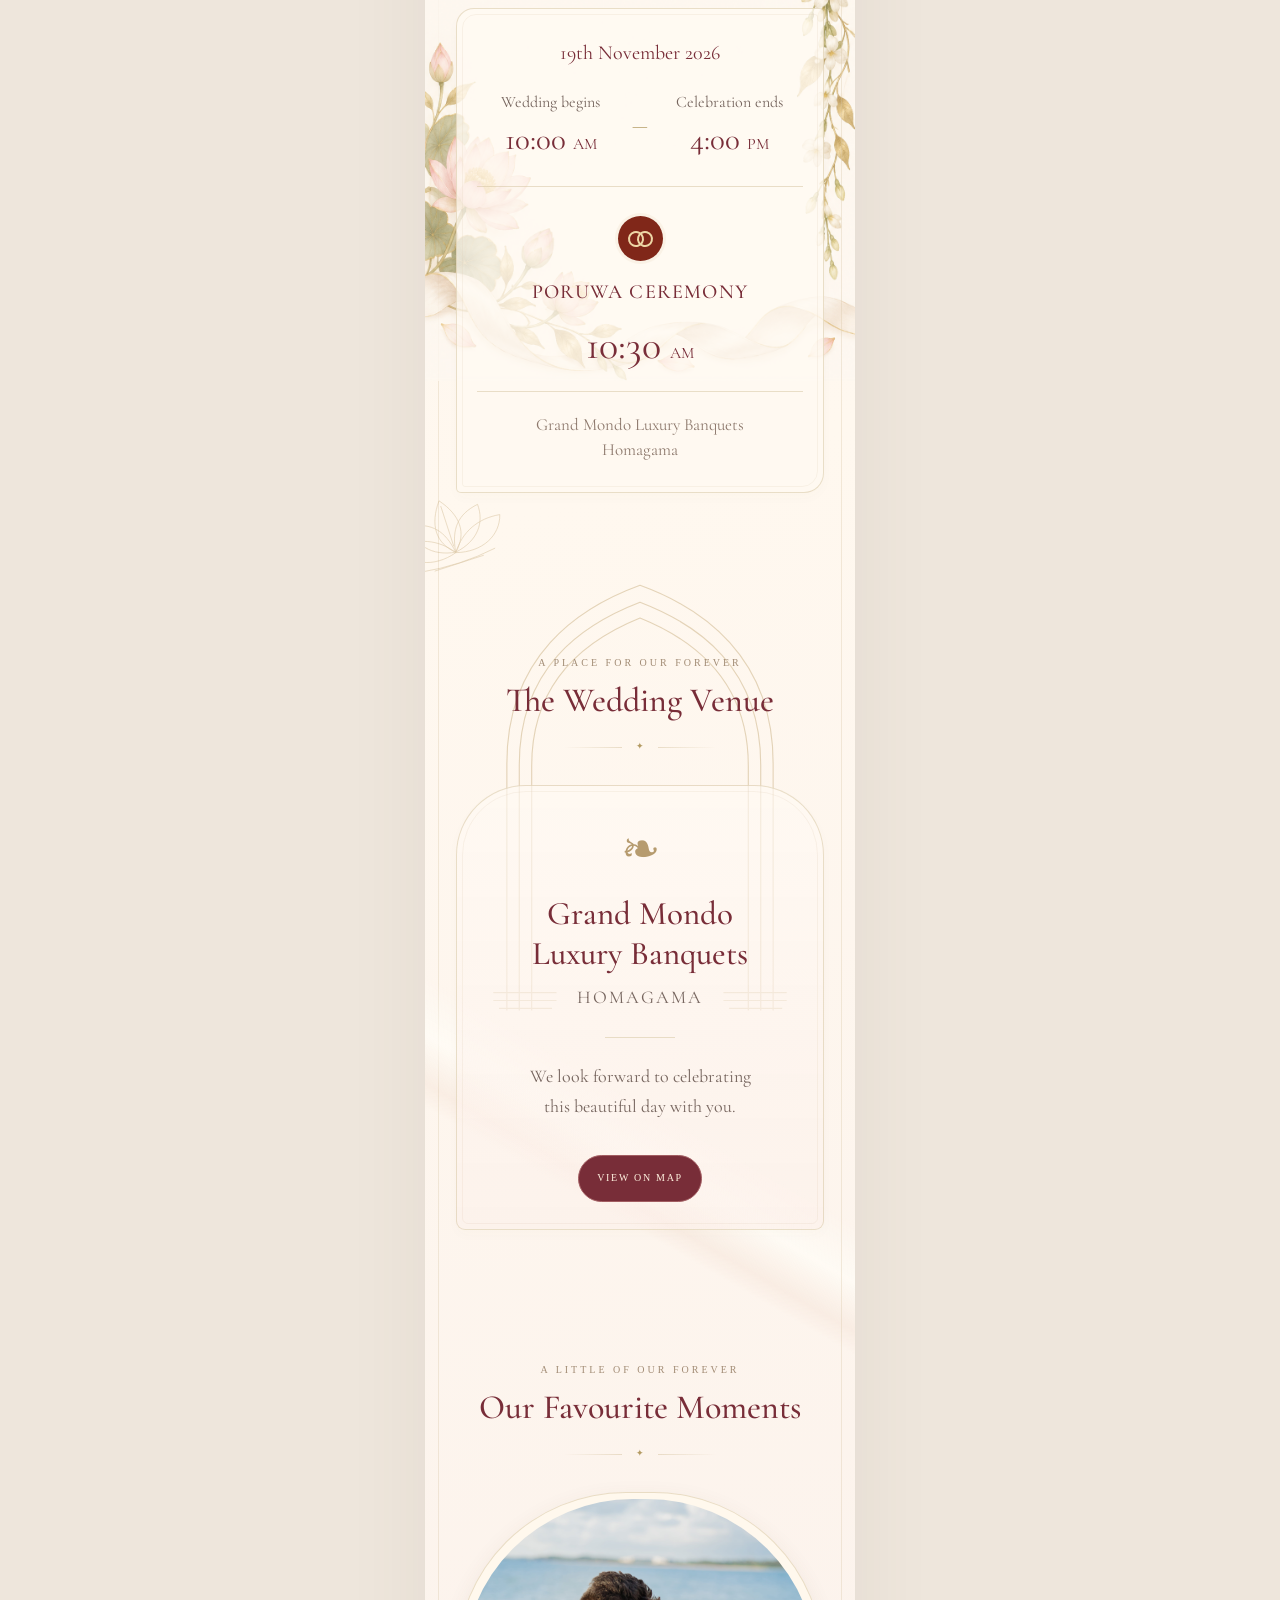
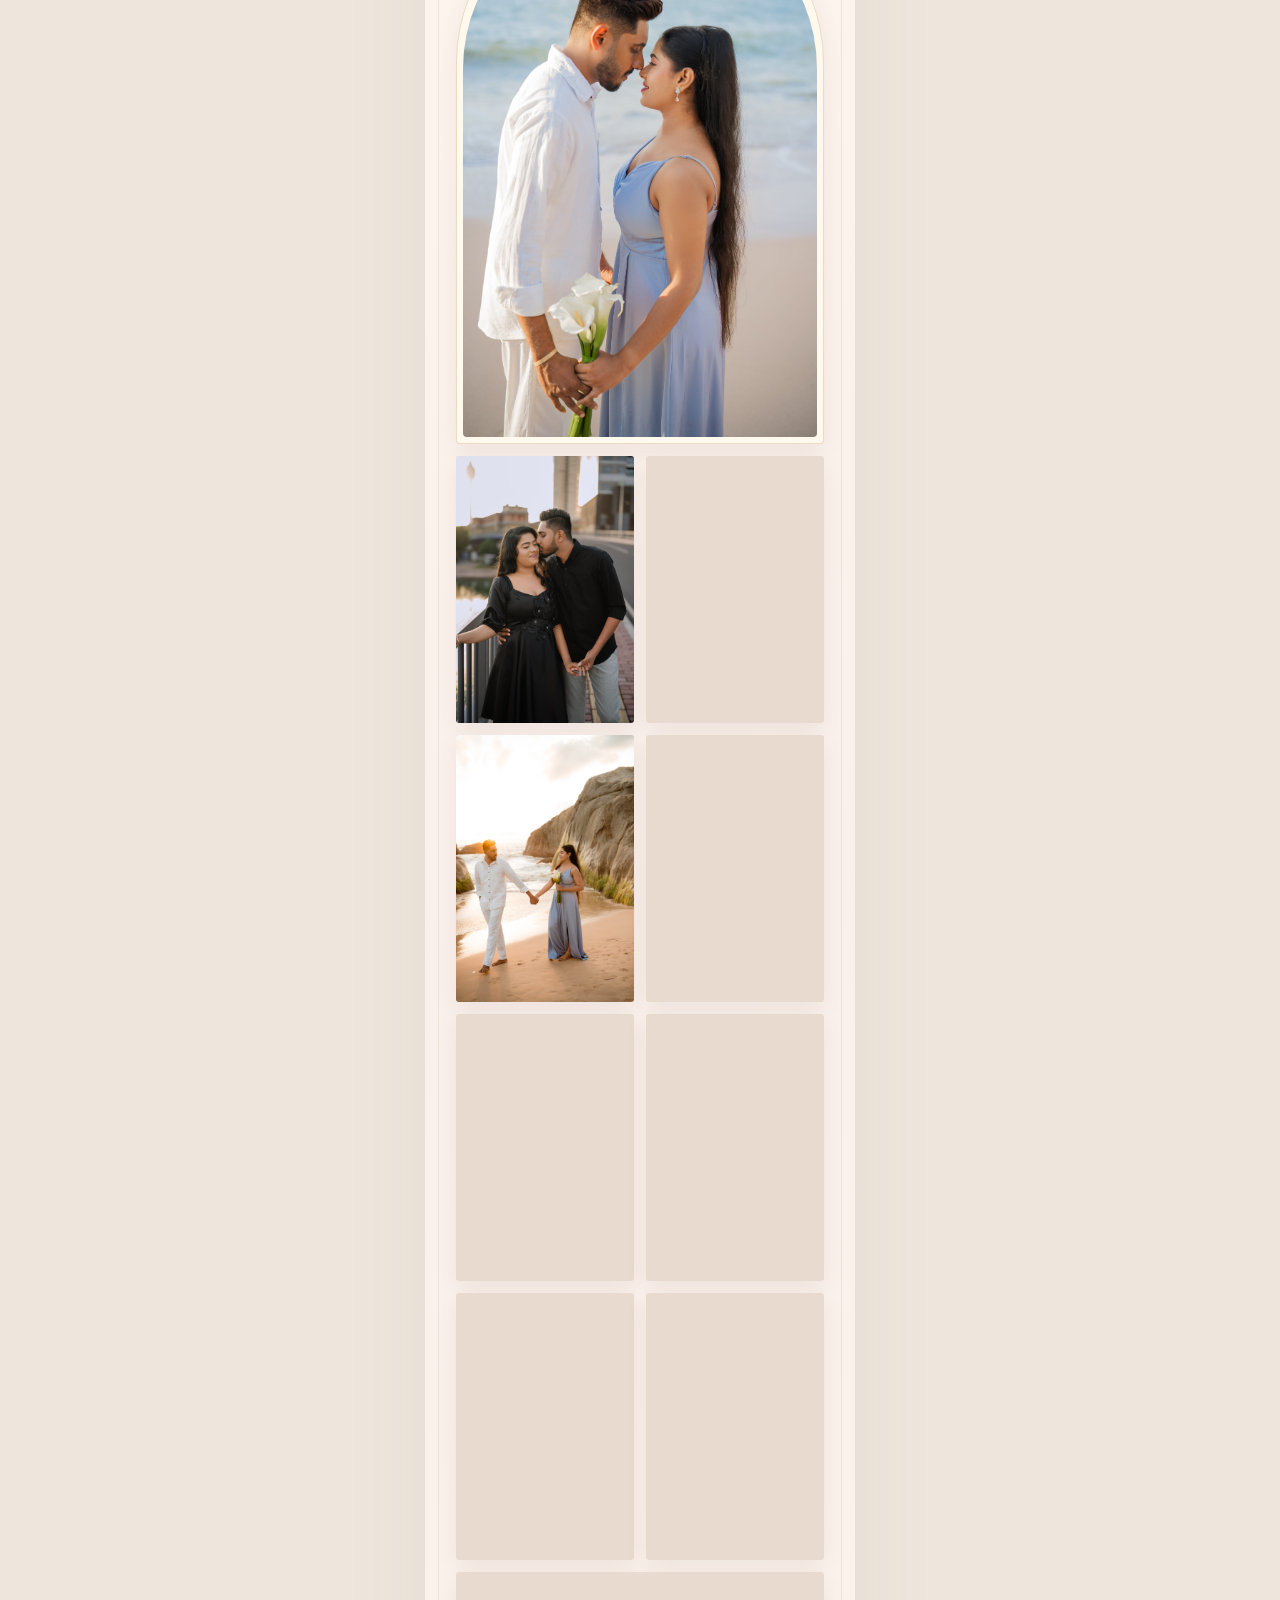
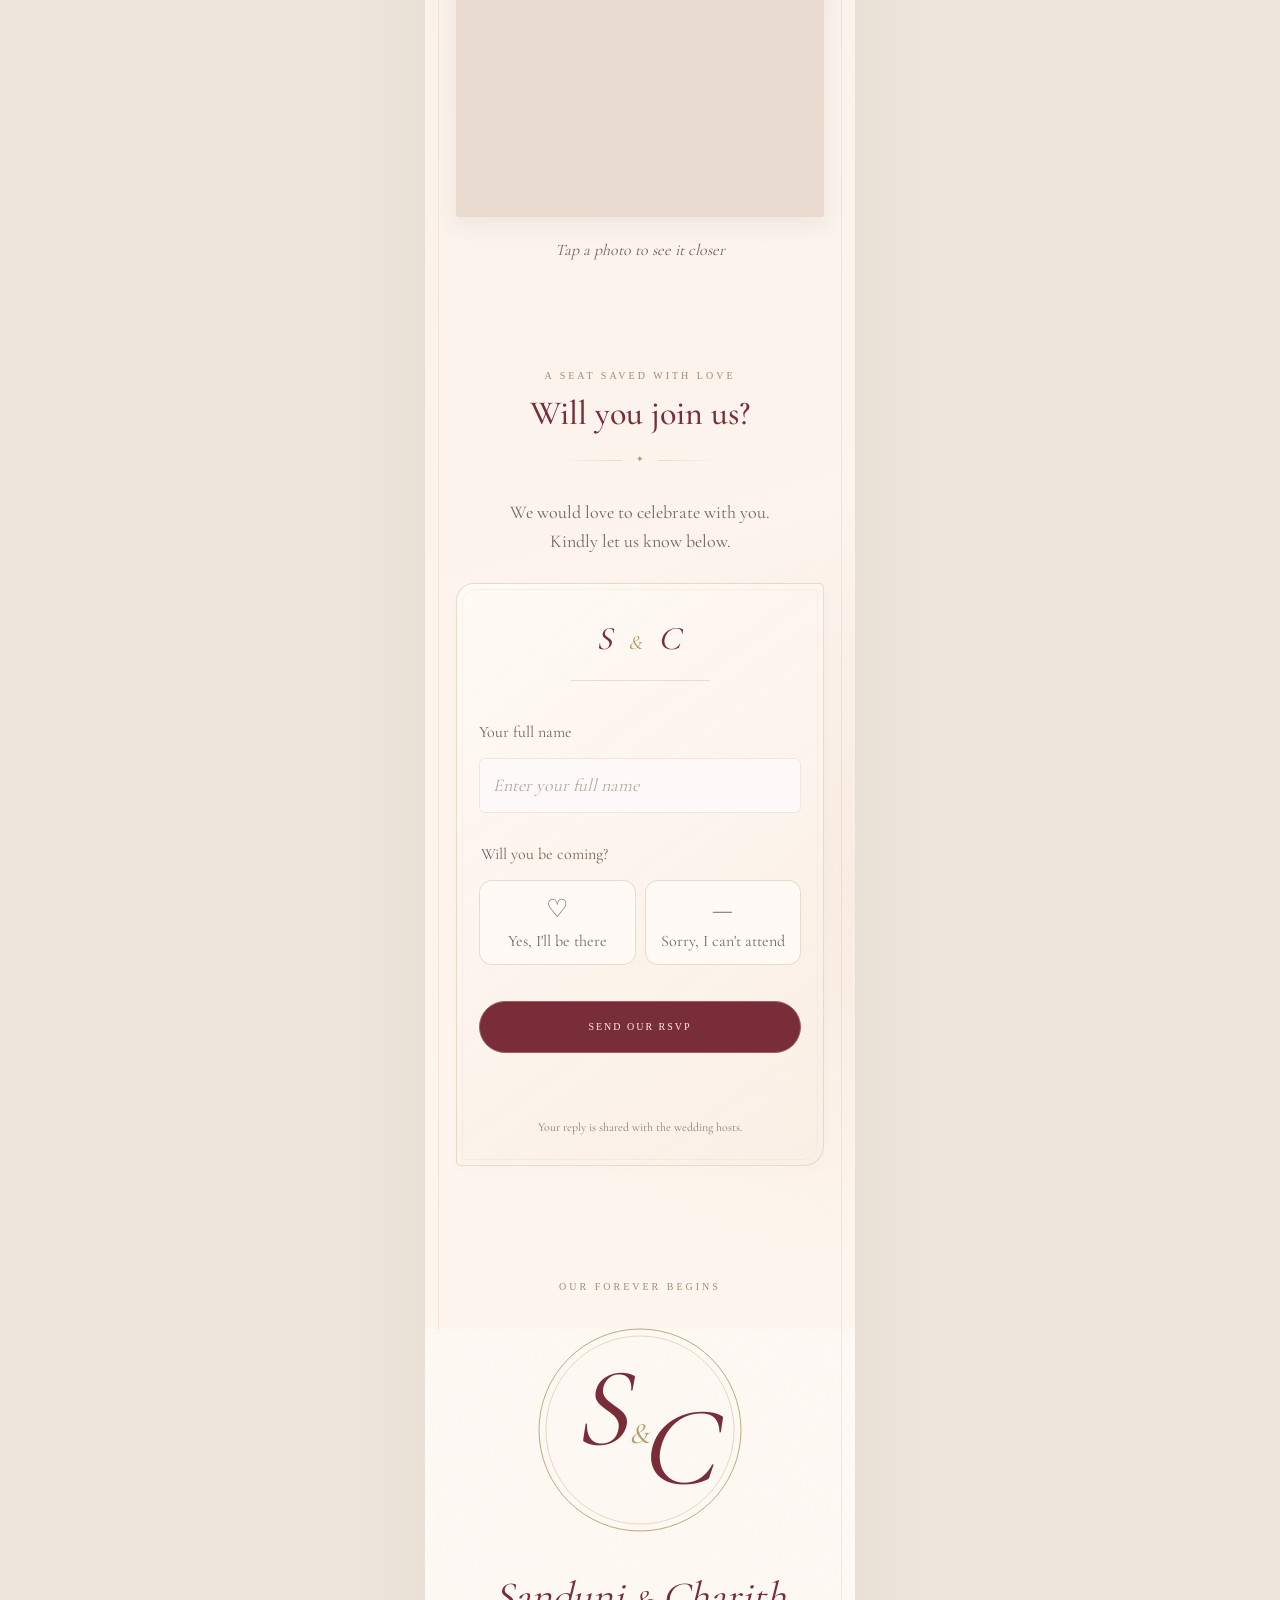
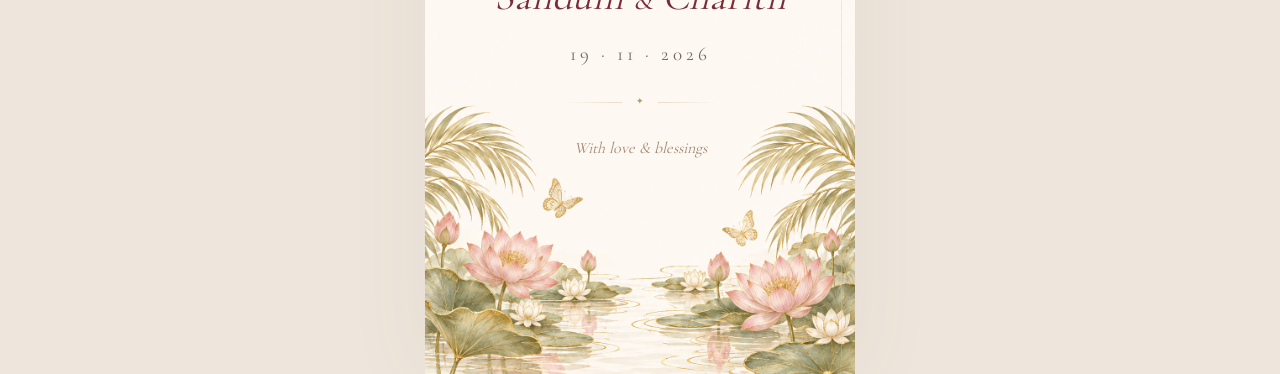
==== commit c89c87b1: "Add files via upload" ====
--- a/index.html
+++ b/index.html
@@ -1,5 +1,5 @@
 <!doctype html>
-<html lang="en"><head><meta charset="utf-8"><meta name="viewport" content="width=device-width,initial-scale=1"><meta name="theme-color" content="#fbf4ed"><meta name="description" content="Sanduni and Charith warmly invite you to their wedding on 19 November 2026 at Grand Mondo Luxury Banquets, Homagama."><title>Sanduni & Charith — Our Wedding</title><link rel="stylesheet" href="fonts.css"><link rel="stylesheet" href="style.css?v=burgundy-map-1"><link rel="stylesheet" href="scroll-design.css?v=2"><link rel="stylesheet" href="photos.css?v=illustration-restored"><link rel="stylesheet" href="petals.css?v=heart3"><link rel="stylesheet" href="monogram.css?v=10"><link rel="stylesheet" href="heart-transition.css?v=heart3"><link rel="stylesheet" href="rsvp.css?v=2"><link rel="stylesheet" href="scroll-cue.css?v=1"></head>
+<html lang="en"><head><meta charset="utf-8"><meta name="viewport" content="width=device-width,initial-scale=1"><meta name="theme-color" content="#fbf4ed"><meta name="description" content="Sanduni and Charith warmly invite you to their wedding on 19 November 2026 at Grand Mondo Luxury Banquets, Homagama."><title>Sanduni & Charith — Our Wedding</title><link rel="stylesheet" href="fonts.css"><link rel="stylesheet" href="style.css?v=burgundy-map-1"><link rel="stylesheet" href="scroll-design.css?v=2"><link rel="stylesheet" href="photos.css?v=wedding-rings-1"><link rel="stylesheet" href="petals.css?v=heart3"><link rel="stylesheet" href="monogram.css?v=10"><link rel="stylesheet" href="heart-transition.css?v=heart3"><link rel="stylesheet" href="rsvp.css?v=2"><link rel="stylesheet" href="scroll-cue.css?v=1"></head>
 <body class="closed"><svg class="ornament-library" xmlns="http://www.w3.org/2000/svg" aria-hidden="true"><defs>
 <symbol id="gold-lotus" viewBox="0 0 260 170"><g fill="none" stroke="currentColor" stroke-width="1.2"><path d="M130 139C94 107 96 65 130 22C164 65 166 107 130 139ZM130 139C77 131 51 97 53 55C100 62 123 88 130 139ZM130 139C183 131 209 97 207 55C160 62 137 88 130 139ZM130 140C74 157 27 134 14 91C61 84 103 101 130 140ZM130 140C186 157 233 134 246 91C199 84 157 101 130 140Z"/><path d="M46 157Q130 170 214 157M74 164H186M130 34V126"/></g></symbol>
 <symbol id="gold-vine" viewBox="0 0 150 520"><g fill="none" stroke="currentColor" stroke-width="1.3"><path d="M120 0C14 113 146 204 60 312S76 460 22 520"/><path d="M78 83C17 57 7 26 16 9C62 12 86 40 78 83ZM78 83C114 57 135 67 140 83C125 113 99 109 78 83ZM75 188C29 184 8 158 13 138C50 136 75 157 75 188ZM80 222C112 175 143 180 147 194C134 226 112 239 80 222ZM60 312C14 309 0 283 7 267C44 263 58 286 60 312ZM41 388C83 344 113 357 112 372C91 406 58 407 41 388ZM40 455C10 435 2 408 14 396C42 408 50 427 40 455Z"/></g></symbol>
@@ -10,9 +10,10 @@
 <section class="invitation-card" id="home"><div class="gold-ornament" aria-hidden="true">✧</div><p class="blessing">SRI SUBA MANGALAM!</p><p class="eyebrow">YOU ARE INVITED TO THE WEDDING OF</p><h1>Sanduni <span>&</span> Charith</h1><p class="family-line">Together with their loving families</p><div class="wedding-date"><span>NOVEMBER</span><strong>19</strong><span>2026</span></div><p class="weekday">Thursday, 19<sup>th</sup> November 2026</p><img class="couple-art" src="assets/kandyan-couple.png" width="1024" height="1536" alt="An illustrated bride and groom in traditional Kandyan wedding attire"><div class="invitation-message"><p>With joyful hearts and the blessings of our families,<br>we invite you to share in our wedding celebration.</p><p>Your presence will make our day<br>all the more special.</p></div><span class="section-end" aria-hidden="true">✦</span></section>
 <section class="section" id="story"><svg class="scroll-ornament story-vine" aria-hidden="true"><use href="#gold-vine"/></svg><div class="heading"><p class="eyebrow">TWO HEARTS, ONE JOURNEY</p><h2>Love, Tradition &amp; Blessings</h2><span class="divider">✦</span></div><div class="story-panel framed"><article><span class="chapter">01</span><div><h3>WITH OUR FAMILIES’ BLESSINGS</h3><p>With the love and blessings of our families,<br>we begin our life together.</p></div></article><article><span class="chapter">02</span><div><h3>ON THE PORUWA</h3><p>Honouring the traditions we hold dear,<br>we take our first steps into married life.</p></div></article><article><span class="chapter">2026</span><div><h3>A DAY TO SHARE</h3><p>Join us as our families come together<br>for a day of love, joy and celebration.</p></div></article></div></section>
 <section class="photo-passage" aria-label="Moments together"><div class="photo-dissolve" aria-hidden="true"><img class="active" src="assets/photos/SHA07477.jpg" width="4000" height="6000" loading="lazy" alt=""><img src="assets/photos/SHA06801.jpg" width="4000" height="6000" loading="lazy" alt=""><img src="assets/photos/SHA07349.jpg" width="4000" height="6000" loading="lazy" alt=""></div><div class="passage-caption"><p>Hand in hand</p><span>Today, tomorrow & always</span></div><button id="pausePhotos" class="photo-pause" aria-label="Pause photo slideshow" aria-pressed="false">Ⅱ</button></section><section class="section countdown-section" id="countdown"><svg class="scroll-ornament countdown-fan" aria-hidden="true"><use href="#gold-fan"/></svg><div class="heading"><p class="eyebrow">THE BIG DAY AWAITS</p><h2>Counting Down</h2><span class="divider">✦</span></div><div class="countdown" aria-label="Countdown to 19 November 2026"><div><strong id="days">00</strong><span>DAYS</span></div><div><strong id="hours">00</strong><span>HOURS</span></div><div><strong id="minutes">00</strong><span>MINUTES</span></div><div><strong id="seconds">00</strong><span>SECONDS</span></div></div></section>
-<section class="section" id="events"><svg class="scroll-ornament events-lotus" aria-hidden="true"><use href="#gold-lotus"/></svg><div class="heading"><p class="eyebrow">CELEBRATE WITH US</p><h2>Our Wedding Day</h2><span class="divider">✦</span></div><div class="event-list"><article class="event-card framed wedding-schedule"><p class="schedule-date">19th November 2026</p><div class="wedding-hours"><div><span>Wedding begins</span><time datetime="2026-11-19T10:00:00+05:30">10:00 <small>AM</small></time></div><span class="hours-divider" aria-hidden="true">—</span><div><span>Celebration ends</span><time datetime="2026-11-19T16:00:00+05:30">4:00 <small>PM</small></time></div></div><div class="poruwa-details"><div class="event-icon" aria-hidden="true">✦</div><h3>PORUWA CEREMONY</h3><time class="poruwa-time" datetime="2026-11-19T10:30:00+05:30">10:30 <small>AM</small></time></div><p class="schedule-venue">Grand Mondo Luxury Banquets<br>Homagama</p></article></div></section>
+<section class="section" id="events"><svg class="scroll-ornament events-lotus" aria-hidden="true"><use href="#gold-lotus"/></svg><div class="heading"><p class="eyebrow">CELEBRATE WITH US</p><h2>Our Wedding Day</h2><span class="divider">✦</span></div><div class="event-list"><article class="event-card framed wedding-schedule"><p class="schedule-date">19th November 2026</p><div class="wedding-hours"><div><span>Wedding begins</span><time datetime="2026-11-19T10:00:00+05:30">10:00 <small>AM</small></time></div><span class="hours-divider" aria-hidden="true">—</span><div><span>Celebration ends</span><time datetime="2026-11-19T16:00:00+05:30">4:00 <small>PM</small></time></div></div><div class="poruwa-details"><div class="event-icon" aria-hidden="true"><span class="wedding-rings"><i></i><i></i></span></div><h3>PORUWA CEREMONY</h3><time class="poruwa-time" datetime="2026-11-19T10:30:00+05:30">10:30 <small>AM</small></time></div><p class="schedule-venue">Grand Mondo Luxury Banquets<br>Homagama</p></article></div></section>
 <section class="section venue-section" id="venue"><svg class="scroll-ornament venue-arch" aria-hidden="true"><use href="#gold-arch"/></svg><div class="heading"><p class="eyebrow">A PLACE FOR OUR FOREVER</p><h2>The Wedding Venue</h2><span class="divider">✦</span></div><div class="venue-panel framed"><div class="venue-flower" aria-hidden="true">❧</div><h3>Grand Mondo<br>Luxury Banquets</h3><p class="location-name">Homagama</p><span class="hairline"></span><p>We look forward to celebrating<br>this beautiful day with you.</p><a class="map-link" href="https://maps.app.goo.gl/g1bp9AkcRweVuUqY6" target="_blank" rel="noopener noreferrer">VIEW ON MAP</a></div></section>
-<section class="section gallery-section" id="gallery"><div class="heading"><p class="eyebrow">A LITTLE OF OUR FOREVER</p><h2>Our Favourite Moments</h2><span class="divider">✦</span></div><div class="photo-grid"><button class="gallery-photo gallery-lead" data-photo="0" aria-label="Enlarge photo: Together by the sea"><img src="assets/photos/SHA07343.jpg" alt="Together by the sea" loading="lazy" decoding="async" width="4000" height="6000"></button><button class="gallery-photo" data-photo="1" aria-label="Enlarge photo: A kiss in the city"><img src="assets/photos/SHA06843.jpg" alt="A kiss in the city" loading="lazy" decoding="async" width="4000" height="6000"></button><button class="gallery-photo" data-photo="2" aria-label="Enlarge photo: Laughter and love"><img src="assets/photos/SHA07149.jpg" alt="Laughter and love" loading="lazy" decoding="async" width="4000" height="6000"></button><button class="gallery-photo" data-photo="3" aria-label="Enlarge photo: Hand in hand at sunset"><img src="assets/photos/SHA07477.jpg" alt="Hand in hand at sunset" loading="lazy" decoding="async" width="4000" height="6000"></button><button class="gallery-photo" data-photo="4" aria-label="Enlarge photo: A walk together"><img src="assets/photos/SHA06972.jpg" alt="A walk together" loading="lazy" decoding="async" width="4000" height="6000"></button><button class="gallery-photo" data-photo="5" aria-label="Enlarge photo: A golden evening"><img src="assets/photos/SHA07409.jpg" alt="A golden evening" loading="lazy" decoding="async" width="4000" height="6000"></button><button class="gallery-photo" data-photo="6" aria-label="Enlarge photo: A little romance in the city"><img src="assets/photos/SHA07120.jpg" alt="A little romance in the city" loading="lazy" decoding="async" width="4000" height="6000"></button><button class="gallery-photo" data-photo="7" aria-label="Enlarge photo: Our sunset moment"><img src="assets/photos/SHA06801.jpg" alt="Our sunset moment" loading="lazy" decoding="async" width="4000" height="6000"></button><button class="gallery-photo" data-photo="8" aria-label="Enlarge photo: Beside the waves"><img src="assets/photos/SHA07349.jpg" alt="Beside the waves" loading="lazy" decoding="async" width="4000" height="6000"></button><button class="gallery-photo gallery-wide" data-photo="9" aria-label="Enlarge photo: Running into our forever"><img src="assets/photos/SHA07561.jpg" alt="Running into our forever" loading="lazy" decoding="async" width="5734" height="3823"></button></div><p class="gallery-hint">Tap a photo to see it closer</p></section><section class="section rsvp-section" id="rsvp"><div class="heading"><p class="eyebrow">A SEAT SAVED WITH LOVE</p><h2>Will you join us?</h2><span class="divider" aria-hidden="true">✦</span></div><p class="rsvp-intro">We would love to celebrate with you.<br>Kindly let us know below.</p><form class="rsvp-form framed" id="rsvpForm"><span class="rsvp-seal" aria-hidden="true">S <i>&amp;</i> C</span><label for="rsvpName">Your full name</label><input id="rsvpName" name="name" required maxlength="100" autocomplete="name" placeholder="Enter your full name"><fieldset class="rsvp-attendance"><legend>Will you be coming?</legend><div class="rsvp-choices"><label><input type="radio" name="attendance" value="Yes" required><span><b aria-hidden="true">♡</b>Yes, I'll be there</span></label><label><input type="radio" name="attendance" value="No" required><span><b aria-hidden="true">—</b>Sorry, I can't attend</span></label></div></fieldset><div class="rsvp-count" id="rsvpCount"><label for="guests">Number of guests</label><p class="rsvp-help">Including yourself</p><div class="guest-counter"><button type="button" id="guestMinus" aria-label="One fewer guest">−</button><input id="guests" name="guests" type="number" min="1" max="8" value="1" required inputmode="numeric"><button type="button" id="guestPlus" aria-label="One more guest">+</button></div></div><p class="rsvp-decline" id="rsvpDecline" hidden>You'll be with us in spirit.<br>Thank you for letting us know.</p><input class="rsvp-honeypot" name="website" tabindex="-1" autocomplete="off" aria-hidden="true"><button class="reply-button" id="rsvpSubmit" type="submit">SEND OUR RSVP</button><p class="rsvp-status" id="rsvpStatus" role="status" aria-live="polite"></p><p class="rsvp-help rsvp-private">Your reply is shared with the wedding hosts.</p></form></section>
+<section class="section gallery-section" id="gallery"><div class="heading"><p class="eyebrow">A LITTLE OF OUR FOREVER</p><h2>Our Favourite Moments</h2><span class="divider">✦</span></div><div class="photo-grid"><button class="gallery-photo gallery-lead" data-photo="0" aria-label="Enlarge photo: Together by the sea"><img src="assets/photos/SHA07343.jpg" alt="Together by the sea" loading="lazy" decoding="async" width="4000" height="6000"></button><button class="gallery-photo" data-photo="1" aria-label="Enlarge photo: A kiss in the city"><img src="assets/photos/SHA06843.jpg" alt="A kiss in the city" loading="lazy" decoding="async" width="4000" height="6000"></button><button class="gallery-photo" data-photo="2" aria-label="Enlarge photo: Laughter and love"><img src="assets/photos/SHA07149.jpg" alt="Laughter and love" loading="lazy" decoding="async" width="4000" height="6000"></button><button class="gallery-photo" data-photo="3" aria-label="Enlarge photo: Hand in hand at sunset"><img src="assets/photos/SHA07477.jpg" alt="Hand in hand at sunset" loading="lazy" decoding="async" width="4000" height="6000"></button><button class="gallery-photo" data-photo="4" aria-label="Enlarge photo: A walk together"><img src="assets/photos/SHA06972.jpg" alt="A walk together" loading="lazy" decoding="async" width="4000" height="6000"></button><button class="gallery-photo" data-photo="5" aria-label="Enlarge photo: A golden evening"><img src="assets/photos/SHA07409.jpg" alt="A golden evening" loading="lazy" decoding="async" width="4000" height="6000"></button><button class="gallery-photo" data-photo="6" aria-label="Enlarge photo: A little romance in the city"><img src="assets/photos/SHA07120.jpg" alt="A little romance in the city" loading="lazy" decoding="async" width="4000" height="6000"></button><button class="gallery-photo" data-photo="7" aria-label="Enlarge photo: Our sunset moment"><img src="assets/photos/SHA06801.jpg" alt="Our sunset moment" loading="lazy" decoding="async" width="4000" height="6000"></button><button class="gallery-photo" data-photo="8" aria-label="Enlarge photo: Beside the waves"><img src="assets/photos/SHA07349.jpg" alt="Beside the waves" loading="lazy" decoding="async" width="4000" height="6000"></button><button class="gallery-photo gallery-wide" data-photo="9" aria-label="Enlarge photo: Running into our forever"><img src="assets/photos/SHA07561.jpg" alt="Running into our forever" loading="lazy" decoding="async" width="5734" height="3823"></button></div><p class="gallery-hint">Tap a photo to see it closer</p></section><section class="section rsvp-section" id="rsvp"><div class="heading"><p class="eyebrow">A SEAT SAVED WITH LOVE</p><h2>Will you join us?</h2><span class="divider" aria-hidden="true">✦</span></div><p class="rsvp-intro">We would love to celebrate with you.<br>Kindly let us know below.</p><form class="rsvp-form framed" id="rsvpForm"><span class="rsvp-seal" aria-hidden="true">S <i>&amp;</i> C</span><label for="rsvpName">Your full name</label><input id="rsvpName" name="name" required maxlength="100" autocomplete="name" placeholder="Enter your full name"><fieldset class="rsvp-attendance"><legend>Will you be coming?</legend><div class="rsvp-choices"><label><input type="radio" name="attendance" value="Yes" required><span><b aria-hidden="true">♡</b>Yes, I'll be there</span></label><label><input type="radio" name="attendance" value="No" required><span><b aria-hidden="true">—</b>Sorry, I can't attend</span></label></div></fieldset><p class="rsvp-decline" id="rsvpDecline" hidden>You'll be with us in spirit.<br>Thank you for letting us know.</p><input class="rsvp-honeypot" name="website" tabindex="-1" autocomplete="off" aria-hidden="true"><button class="reply-button" id="rsvpSubmit" type="submit">SEND OUR RSVP</button><p class="rsvp-status" id="rsvpStatus" role="status" aria-live="polite"></p><p class="rsvp-help rsvp-private">Your reply is shared with the wedding hosts.</p></form></section>
 <footer class="monogram-finale" aria-label="Sanduni and Charith, 19 November 2026"><p class="eyebrow">OUR FOREVER BEGINS</p><div class="wedding-monogram" aria-hidden="true"><svg class="monogram-ring" viewBox="0 0 220 220"><circle cx="110" cy="110" r="101"/><circle cx="110" cy="110" r="94"/></svg><span class="initial initial-s">S</span><span class="monogram-amp">&amp;</span><span class="initial initial-c">C</span></div><h2>Sanduni <span>&amp;</span> Charith</h2><p class="footer-date"><time datetime="2026-11-19">19 · 11 · 2026</time></p><span class="divider" aria-hidden="true">✦</span><p class="footer-blessing">With love &amp; blessings</p></footer>
 </main><button class="scroll-cue" id="scrollCue" type="button" aria-label="Scroll down to our story" hidden><span class="scroll-cue-label">SCROLL TO EXPLORE</span><span class="scroll-cue-chevron" aria-hidden="true"></span></button>
-<button class="music-toggle" id="musicToggle" aria-label="Play music" hidden>♪</button><audio id="music" src="assets/music.mp3" loop preload="none"></audio><dialog id="photoViewer" class="photo-viewer" aria-label="Photo gallery"><button id="closePhoto" class="photo-close" aria-label="Close photo">×</button><img id="largePhoto" alt=""><div class="viewer-controls"><button id="previousPhoto" aria-label="Previous photo">←</button><span id="photoCount" aria-live="polite"></span><button id="nextPhoto" aria-label="Next photo">→</button></div></dialog><script src="intro-config.js"></script><script src="script.js?v=heart3"></script><script src="photos.js"></script><script src="scroll-cue.js?v=1"></script><script src="rsvp.js?v=3"></script><script src="petals.js?v=heart3"></script></body></html>
+<button class="music-toggle" id="musicToggle" aria-label="Play music" hidden>♪</button><audio id="music" src="assets/music.mp3" loop preload="none"></audio><dialog id="photoViewer" class="photo-viewer" aria-label="Photo gallery"><button id="closePhoto" class="photo-close" aria-label="Close photo">×</button><img id="largePhoto" alt=""><div class="viewer-controls"><button id="previousPhoto" aria-label="Previous photo">←</button><span id="photoCount" aria-live="polite"></span><button id="nextPhoto" aria-label="Next photo">→</button></div></dialog><script src="intro-config.js"></script><script src="script.js?v=heart3"></script><script src="photos.js"></script><script src="scroll-cue.js?v=1"></script><script src="rsvp.js?v=single-guest-1"></script><script src="petals.js?v=heart3"></script></body></html>
+
--- a/photos.css
+++ b/photos.css
@@ -4,5 +4,6 @@
 
 .wedding-schedule{padding:29px 20px;background:#fffaf2bf}.wedding-schedule .schedule-date{font-size:20px;color:var(--wine);margin:0 0 23px}.wedding-hours{display:grid;grid-template-columns:1fr auto 1fr;gap:8px;align-items:center;padding-bottom:27px;border-bottom:1px solid var(--line)}.wedding-hours div>span{display:block;font-size:16px;line-height:1.4;margin-bottom:8px}.wedding-hours time{display:block;color:var(--wine);font-size:31px;line-height:1.2;white-space:nowrap}.wedding-hours small,.poruwa-time small{font-size:16px}.hours-divider{color:var(--gold)}.poruwa-details{padding:29px 0 22px}.poruwa-time{display:block;font-size:40px;color:var(--wine);line-height:1.2}.wedding-schedule .schedule-venue{font-size:17px;line-height:1.5;border-top:1px solid var(--line);padding-top:20px;margin:0}.wedding-schedule.visible .event-icon{animation:ceremony-bloom 1.8s ease-out both}.wedding-schedule.visible .poruwa-time{animation:ceremony-time 1.2s .2s ease-out both}@keyframes ceremony-bloom{0%{transform:scale(.85);box-shadow:0 0 0 0 #b49b6355}65%{transform:scale(1.04);box-shadow:0 0 0 15px #b49b6300}100%{transform:scale(1);box-shadow:0 0 0 3px #eadac342}}@keyframes ceremony-time{from{opacity:0;transform:translateY(8px)}to{opacity:1;transform:translateY(0)}}@media(prefers-reduced-motion:reduce){.wedding-schedule.visible .event-icon,.wedding-schedule.visible .poruwa-time{animation:none}}
 
-.entrance-art{background-image:url('assets/entrance-poster.jpg');animation:none;transform:none}
+.entrance-art{background-image:url('assets/entrance-poster.jpg');animation:none;transform:none}
 
+.wedding-rings{position:relative;display:block;width:29px;height:20px}.wedding-rings i{position:absolute;top:2px;width:16px;height:16px;border:2px solid #edd6a6;border-radius:50%;box-sizing:border-box}.wedding-rings i:first-child{left:2px;transform:rotate(-16deg)}.wedding-rings i:last-child{right:2px;transform:rotate(16deg)}
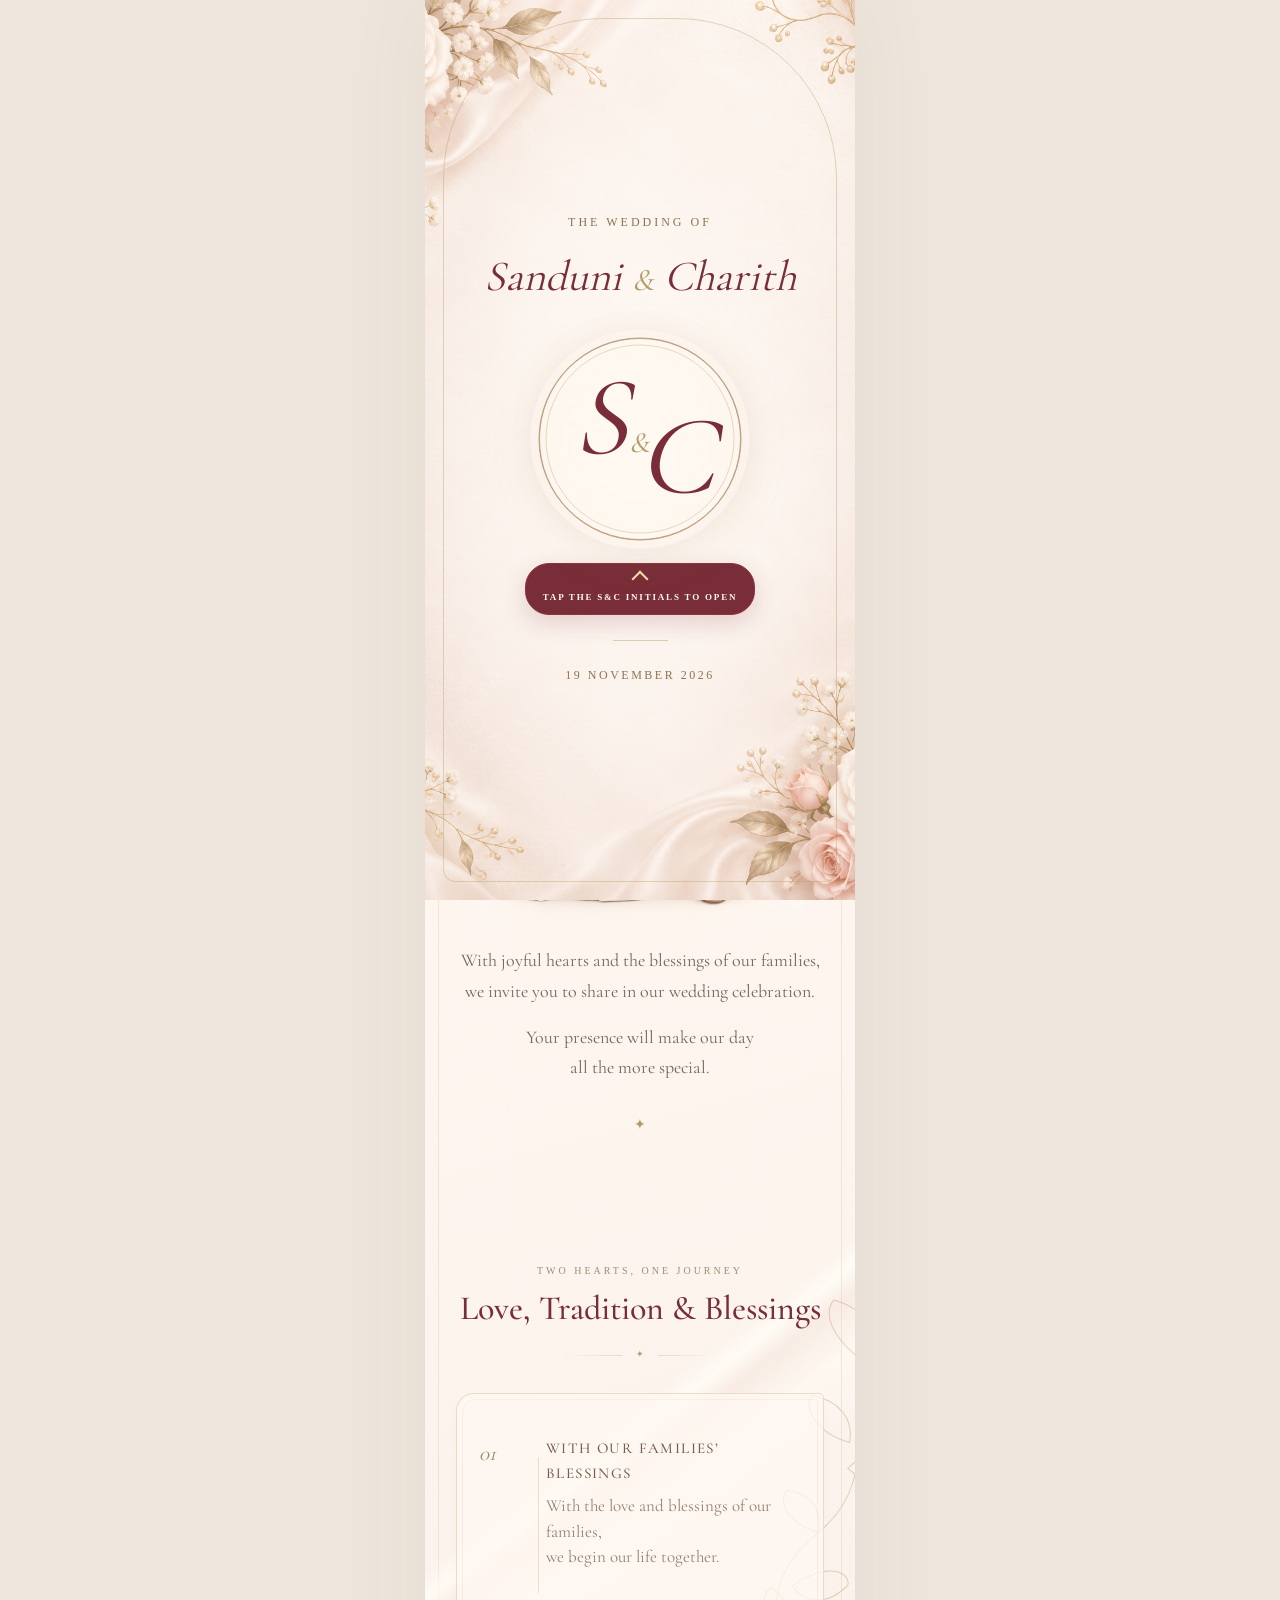
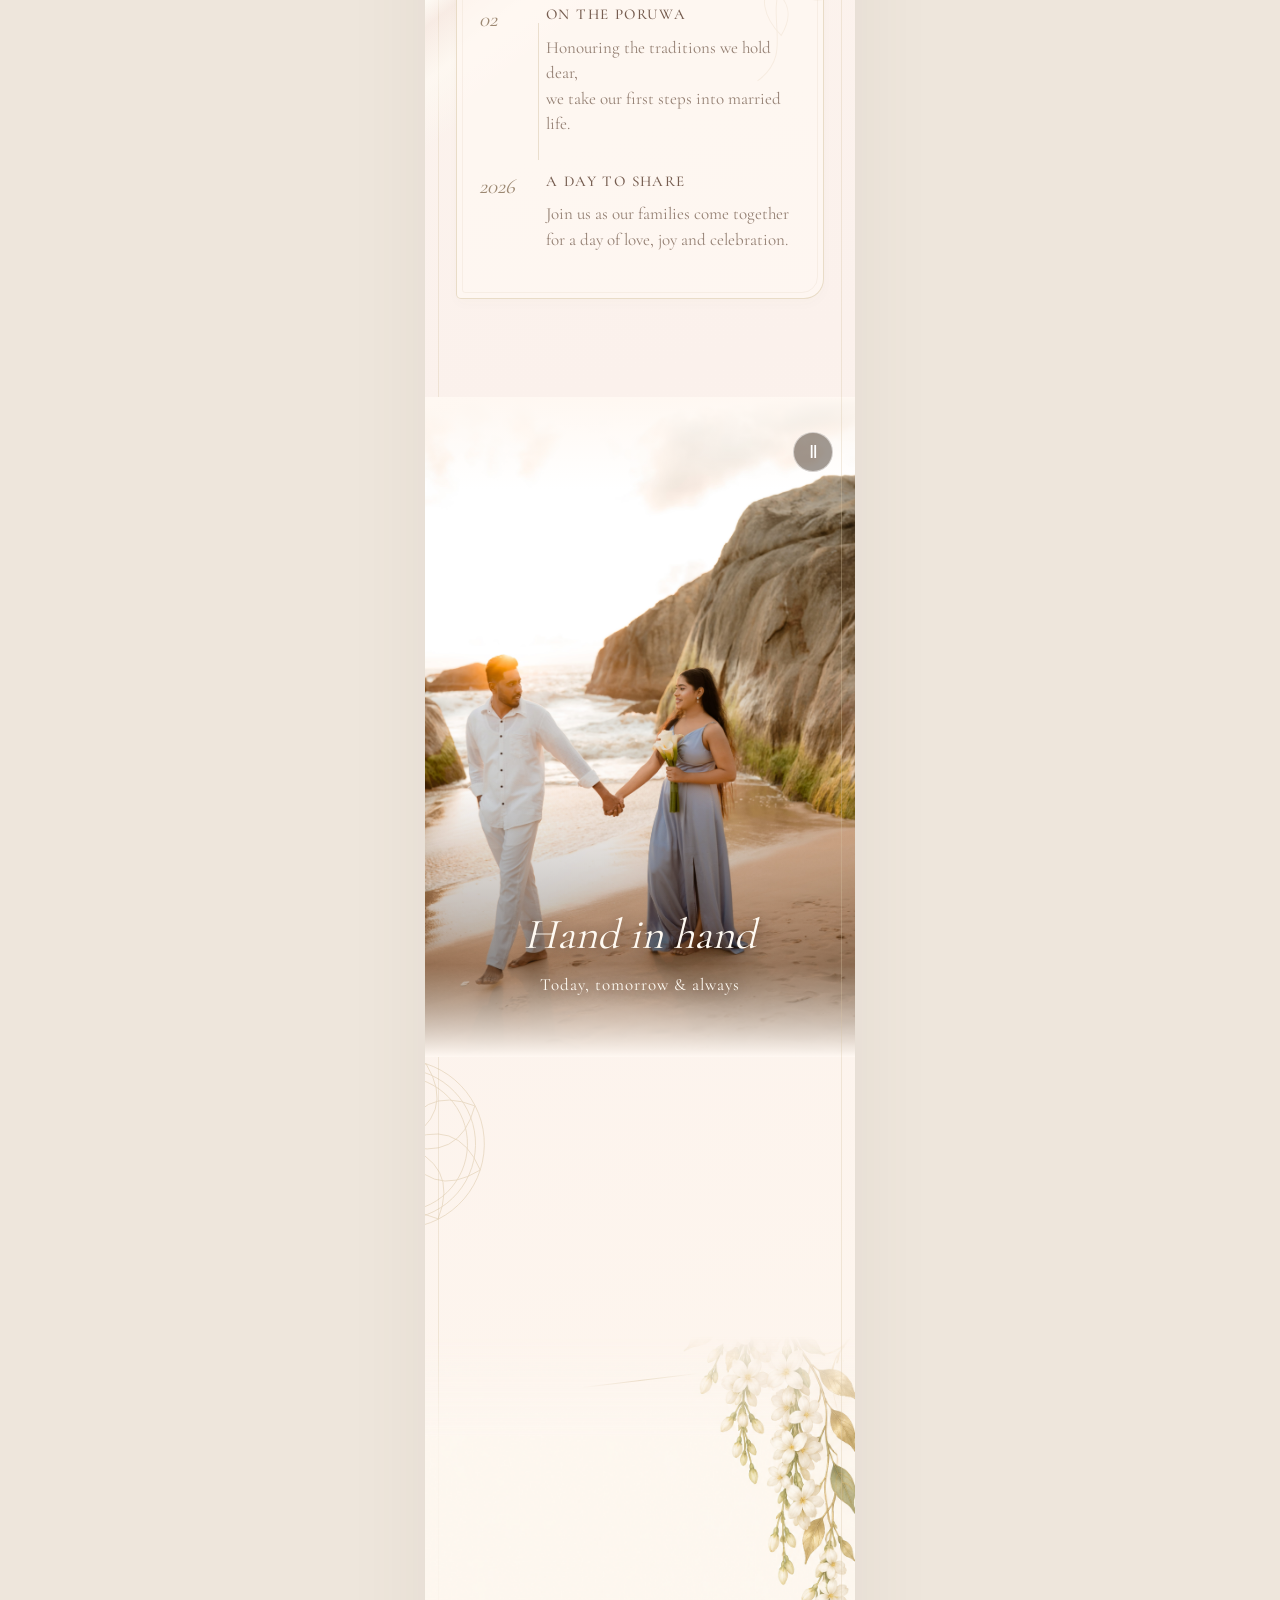
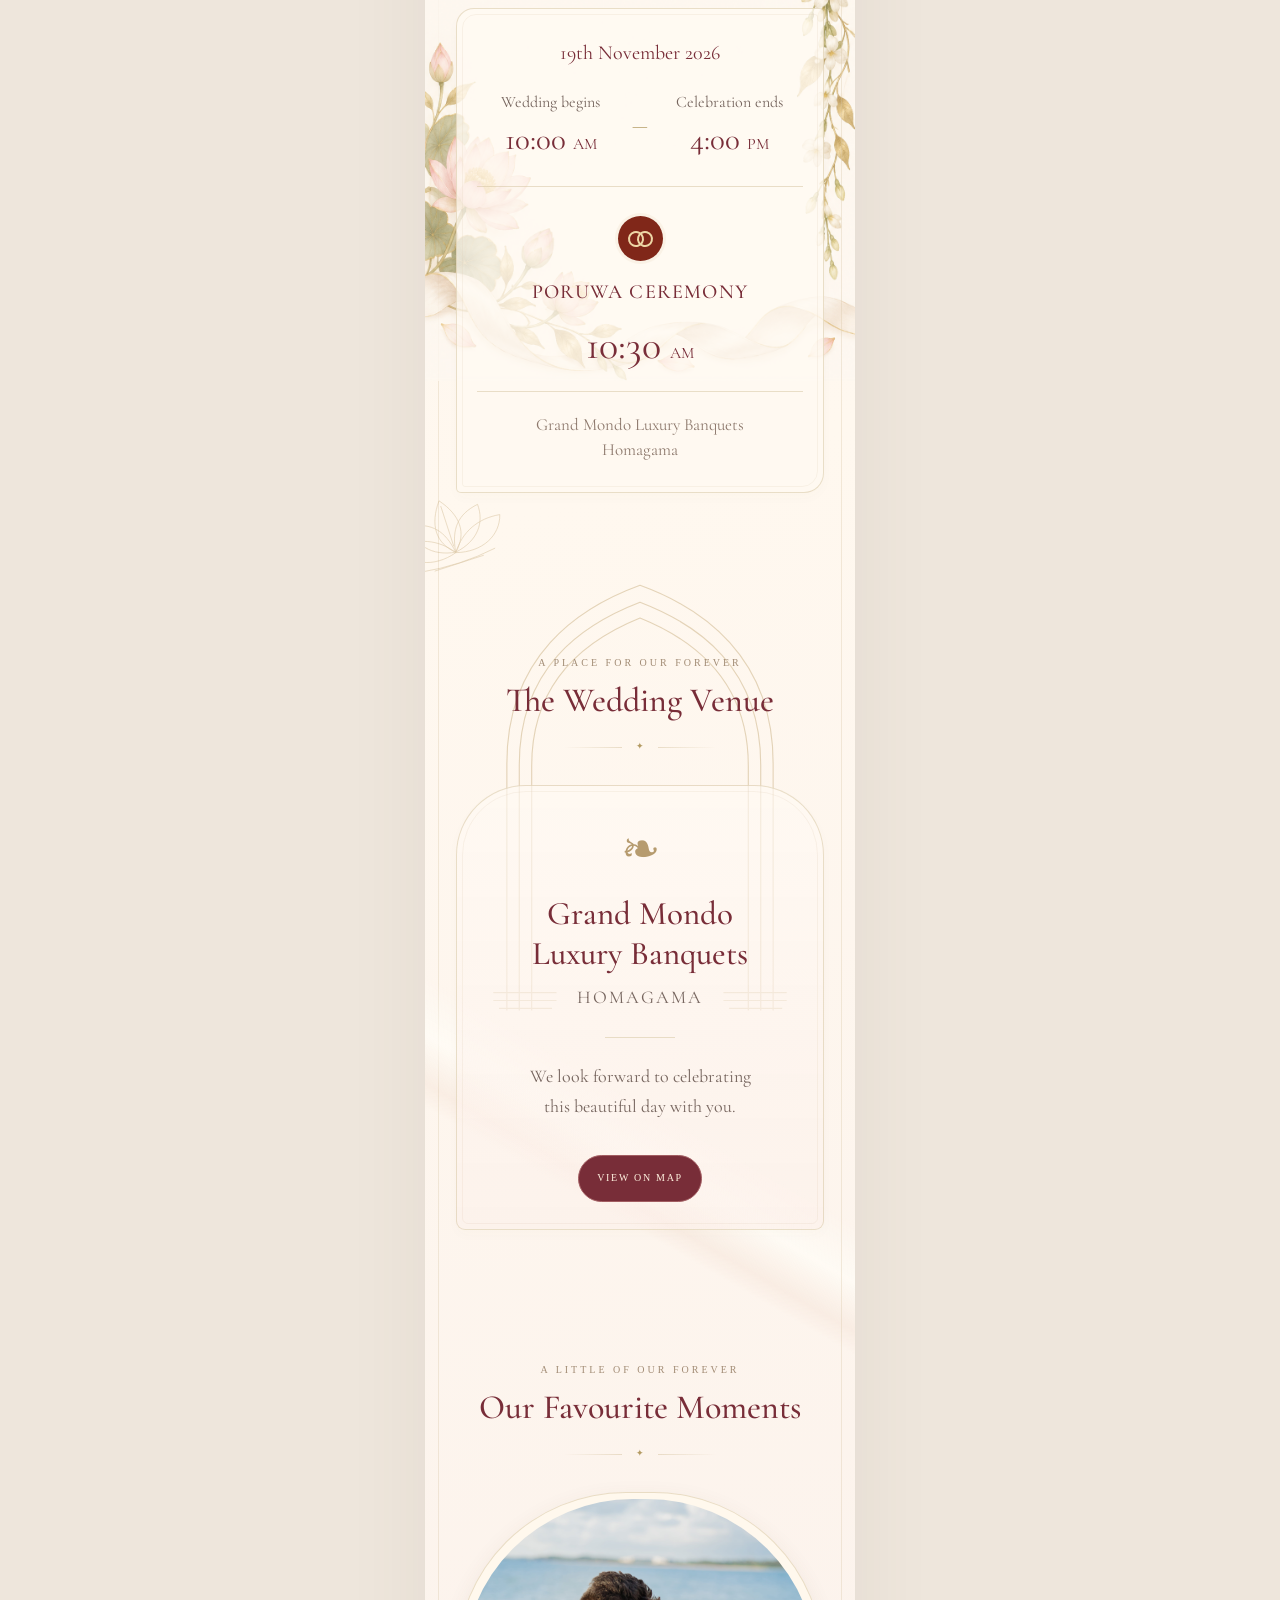
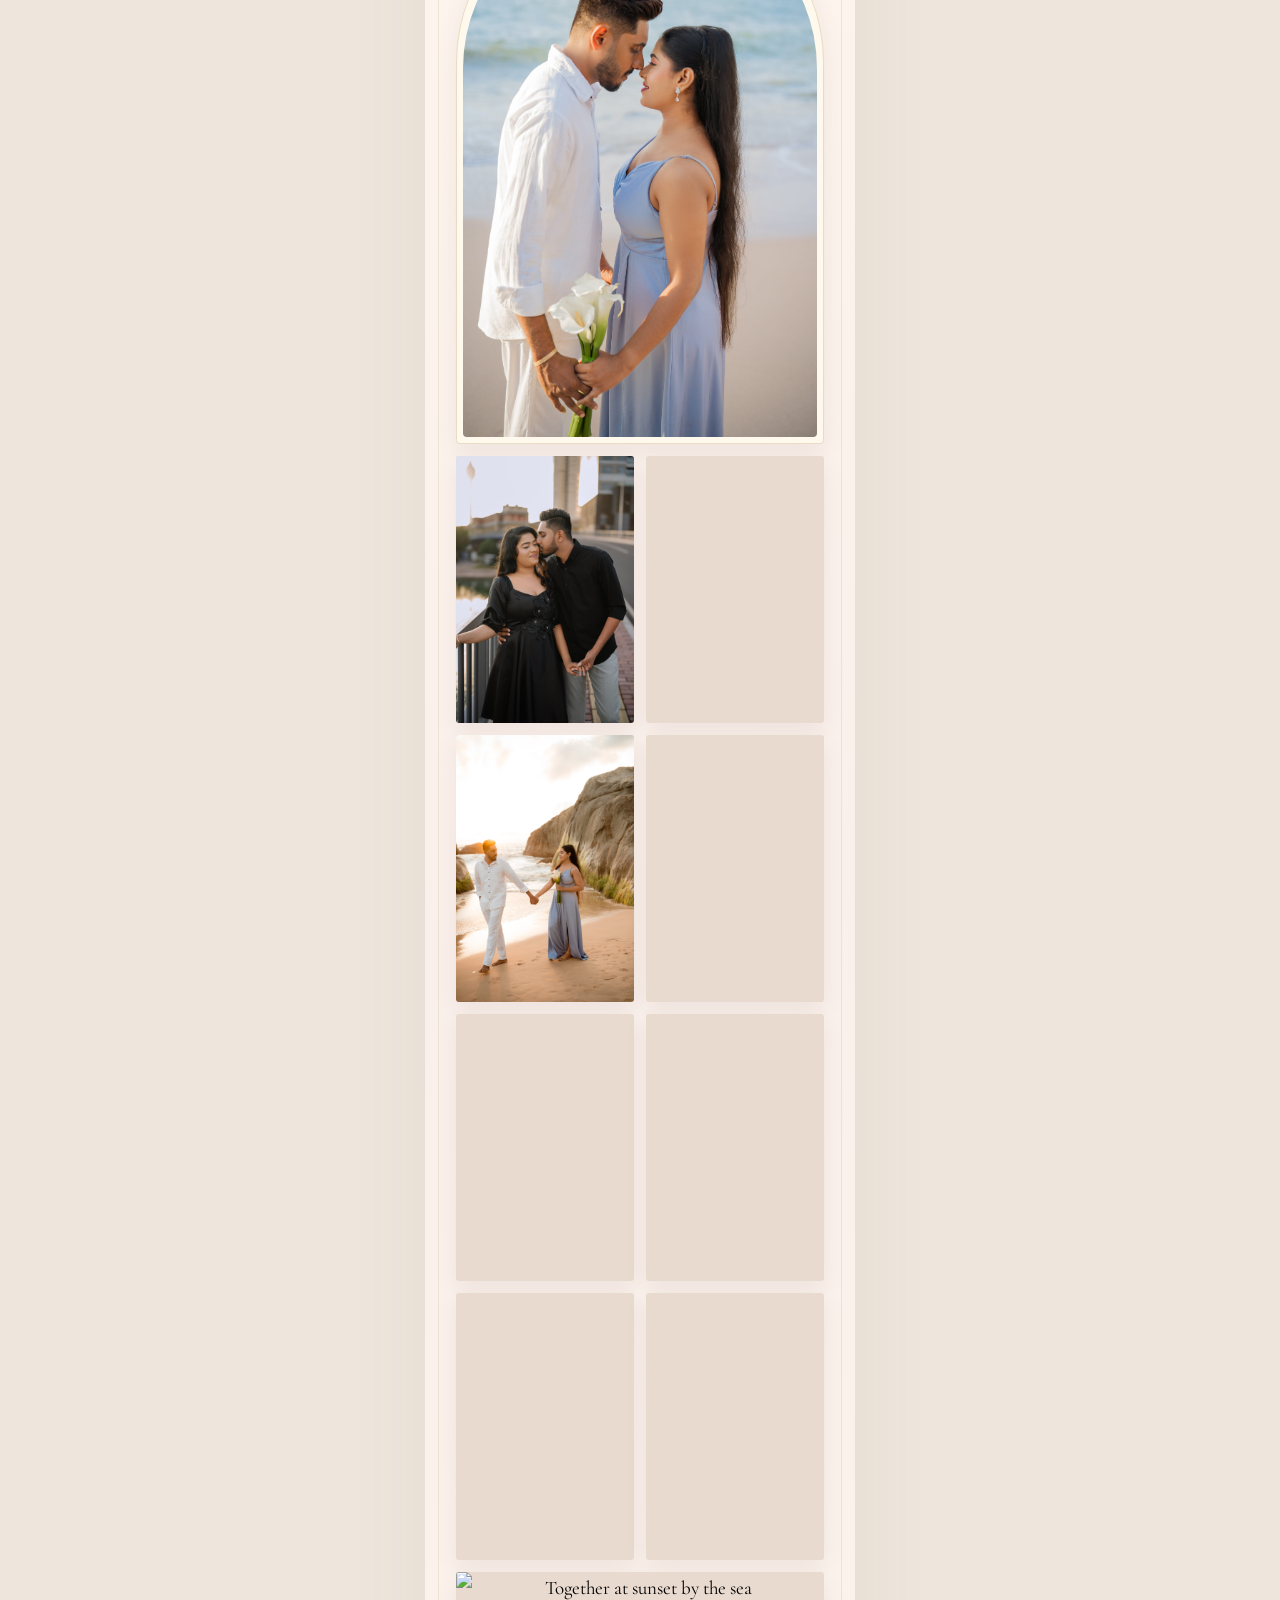
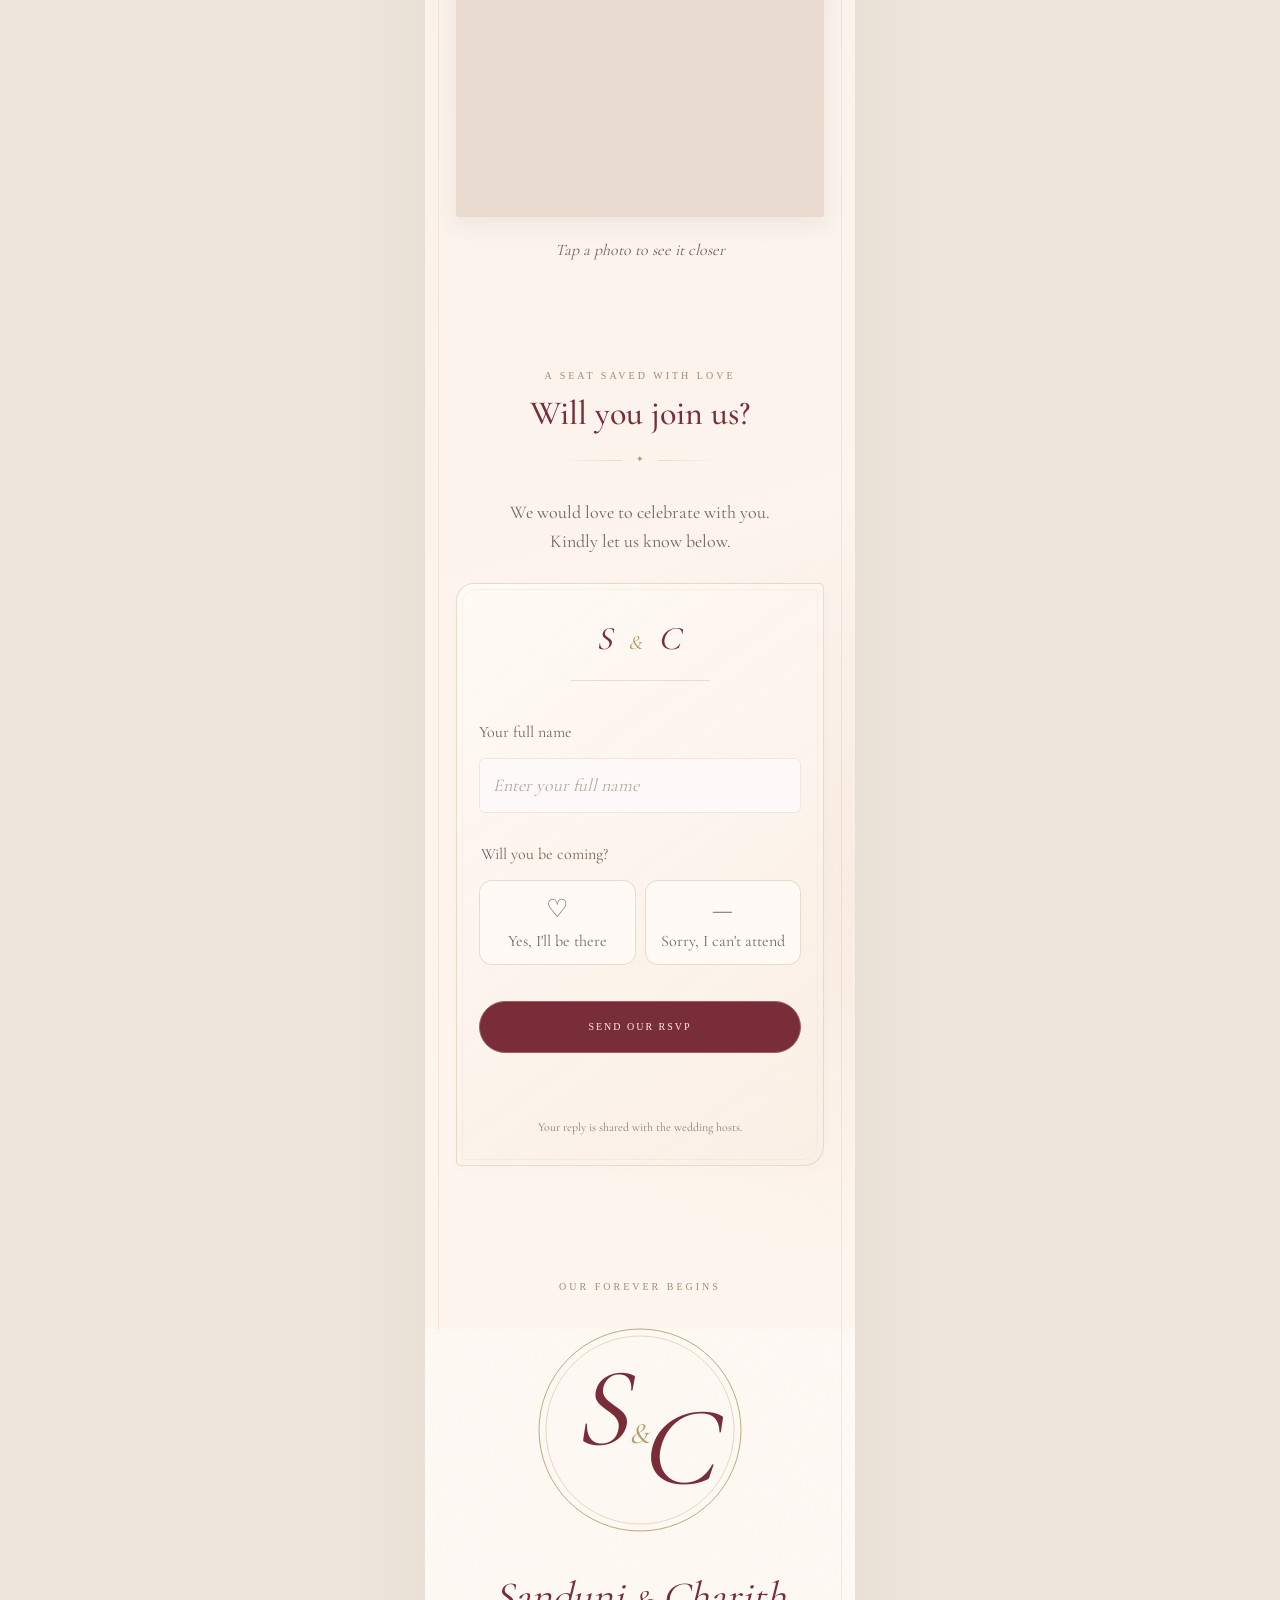
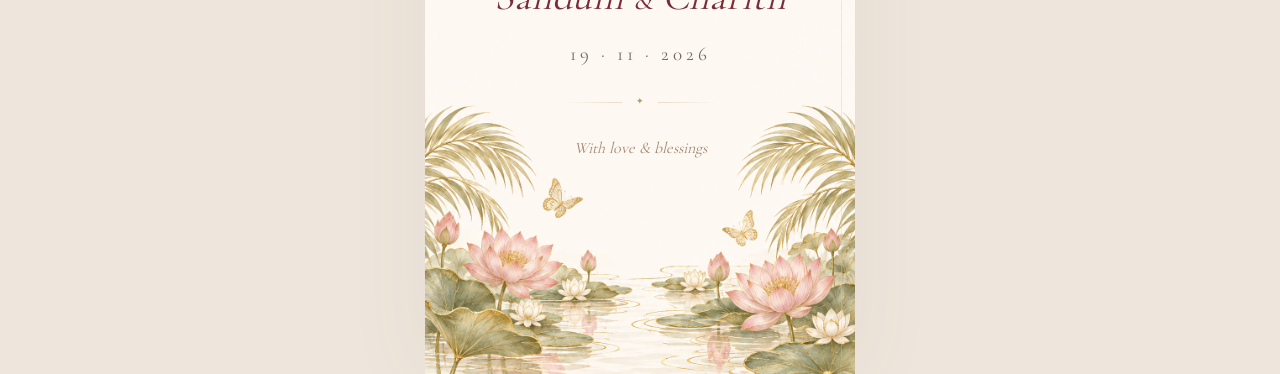
==== commit 38e77bc3: "Add files via upload" ====
--- a/index.html
+++ b/index.html
@@ -12,7 +12,7 @@
 <section class="photo-passage" aria-label="Moments together"><div class="photo-dissolve" aria-hidden="true"><img class="active" src="assets/photos/SHA07477.jpg" width="4000" height="6000" loading="lazy" alt=""><img src="assets/photos/SHA06801.jpg" width="4000" height="6000" loading="lazy" alt=""><img src="assets/photos/SHA07349.jpg" width="4000" height="6000" loading="lazy" alt=""></div><div class="passage-caption"><p>Hand in hand</p><span>Today, tomorrow & always</span></div><button id="pausePhotos" class="photo-pause" aria-label="Pause photo slideshow" aria-pressed="false">Ⅱ</button></section><section class="section countdown-section" id="countdown"><svg class="scroll-ornament countdown-fan" aria-hidden="true"><use href="#gold-fan"/></svg><div class="heading"><p class="eyebrow">THE BIG DAY AWAITS</p><h2>Counting Down</h2><span class="divider">✦</span></div><div class="countdown" aria-label="Countdown to 19 November 2026"><div><strong id="days">00</strong><span>DAYS</span></div><div><strong id="hours">00</strong><span>HOURS</span></div><div><strong id="minutes">00</strong><span>MINUTES</span></div><div><strong id="seconds">00</strong><span>SECONDS</span></div></div></section>
 <section class="section" id="events"><svg class="scroll-ornament events-lotus" aria-hidden="true"><use href="#gold-lotus"/></svg><div class="heading"><p class="eyebrow">CELEBRATE WITH US</p><h2>Our Wedding Day</h2><span class="divider">✦</span></div><div class="event-list"><article class="event-card framed wedding-schedule"><p class="schedule-date">19th November 2026</p><div class="wedding-hours"><div><span>Wedding begins</span><time datetime="2026-11-19T10:00:00+05:30">10:00 <small>AM</small></time></div><span class="hours-divider" aria-hidden="true">—</span><div><span>Celebration ends</span><time datetime="2026-11-19T16:00:00+05:30">4:00 <small>PM</small></time></div></div><div class="poruwa-details"><div class="event-icon" aria-hidden="true"><span class="wedding-rings"><i></i><i></i></span></div><h3>PORUWA CEREMONY</h3><time class="poruwa-time" datetime="2026-11-19T10:30:00+05:30">10:30 <small>AM</small></time></div><p class="schedule-venue">Grand Mondo Luxury Banquets<br>Homagama</p></article></div></section>
 <section class="section venue-section" id="venue"><svg class="scroll-ornament venue-arch" aria-hidden="true"><use href="#gold-arch"/></svg><div class="heading"><p class="eyebrow">A PLACE FOR OUR FOREVER</p><h2>The Wedding Venue</h2><span class="divider">✦</span></div><div class="venue-panel framed"><div class="venue-flower" aria-hidden="true">❧</div><h3>Grand Mondo<br>Luxury Banquets</h3><p class="location-name">Homagama</p><span class="hairline"></span><p>We look forward to celebrating<br>this beautiful day with you.</p><a class="map-link" href="https://maps.app.goo.gl/g1bp9AkcRweVuUqY6" target="_blank" rel="noopener noreferrer">VIEW ON MAP</a></div></section>
-<section class="section gallery-section" id="gallery"><div class="heading"><p class="eyebrow">A LITTLE OF OUR FOREVER</p><h2>Our Favourite Moments</h2><span class="divider">✦</span></div><div class="photo-grid"><button class="gallery-photo gallery-lead" data-photo="0" aria-label="Enlarge photo: Together by the sea"><img src="assets/photos/SHA07343.jpg" alt="Together by the sea" loading="lazy" decoding="async" width="4000" height="6000"></button><button class="gallery-photo" data-photo="1" aria-label="Enlarge photo: A kiss in the city"><img src="assets/photos/SHA06843.jpg" alt="A kiss in the city" loading="lazy" decoding="async" width="4000" height="6000"></button><button class="gallery-photo" data-photo="2" aria-label="Enlarge photo: Laughter and love"><img src="assets/photos/SHA07149.jpg" alt="Laughter and love" loading="lazy" decoding="async" width="4000" height="6000"></button><button class="gallery-photo" data-photo="3" aria-label="Enlarge photo: Hand in hand at sunset"><img src="assets/photos/SHA07477.jpg" alt="Hand in hand at sunset" loading="lazy" decoding="async" width="4000" height="6000"></button><button class="gallery-photo" data-photo="4" aria-label="Enlarge photo: A walk together"><img src="assets/photos/SHA06972.jpg" alt="A walk together" loading="lazy" decoding="async" width="4000" height="6000"></button><button class="gallery-photo" data-photo="5" aria-label="Enlarge photo: A golden evening"><img src="assets/photos/SHA07409.jpg" alt="A golden evening" loading="lazy" decoding="async" width="4000" height="6000"></button><button class="gallery-photo" data-photo="6" aria-label="Enlarge photo: A little romance in the city"><img src="assets/photos/SHA07120.jpg" alt="A little romance in the city" loading="lazy" decoding="async" width="4000" height="6000"></button><button class="gallery-photo" data-photo="7" aria-label="Enlarge photo: Our sunset moment"><img src="assets/photos/SHA06801.jpg" alt="Our sunset moment" loading="lazy" decoding="async" width="4000" height="6000"></button><button class="gallery-photo" data-photo="8" aria-label="Enlarge photo: Beside the waves"><img src="assets/photos/SHA07349.jpg" alt="Beside the waves" loading="lazy" decoding="async" width="4000" height="6000"></button><button class="gallery-photo gallery-wide" data-photo="9" aria-label="Enlarge photo: Running into our forever"><img src="assets/photos/SHA07561.jpg" alt="Running into our forever" loading="lazy" decoding="async" width="5734" height="3823"></button></div><p class="gallery-hint">Tap a photo to see it closer</p></section><section class="section rsvp-section" id="rsvp"><div class="heading"><p class="eyebrow">A SEAT SAVED WITH LOVE</p><h2>Will you join us?</h2><span class="divider" aria-hidden="true">✦</span></div><p class="rsvp-intro">We would love to celebrate with you.<br>Kindly let us know below.</p><form class="rsvp-form framed" id="rsvpForm"><span class="rsvp-seal" aria-hidden="true">S <i>&amp;</i> C</span><label for="rsvpName">Your full name</label><input id="rsvpName" name="name" required maxlength="100" autocomplete="name" placeholder="Enter your full name"><fieldset class="rsvp-attendance"><legend>Will you be coming?</legend><div class="rsvp-choices"><label><input type="radio" name="attendance" value="Yes" required><span><b aria-hidden="true">♡</b>Yes, I'll be there</span></label><label><input type="radio" name="attendance" value="No" required><span><b aria-hidden="true">—</b>Sorry, I can't attend</span></label></div></fieldset><p class="rsvp-decline" id="rsvpDecline" hidden>You'll be with us in spirit.<br>Thank you for letting us know.</p><input class="rsvp-honeypot" name="website" tabindex="-1" autocomplete="off" aria-hidden="true"><button class="reply-button" id="rsvpSubmit" type="submit">SEND OUR RSVP</button><p class="rsvp-status" id="rsvpStatus" role="status" aria-live="polite"></p><p class="rsvp-help rsvp-private">Your reply is shared with the wedding hosts.</p></form></section>
+<section class="section gallery-section" id="gallery"><div class="heading"><p class="eyebrow">A LITTLE OF OUR FOREVER</p><h2>Our Favourite Moments</h2><span class="divider">✦</span></div><div class="photo-grid"><button class="gallery-photo gallery-lead" data-photo="0" aria-label="Enlarge photo: Together by the sea"><img src="assets/photos/SHA07343.jpg" alt="Together by the sea" loading="lazy" decoding="async" width="4000" height="6000"></button><button class="gallery-photo" data-photo="1" aria-label="Enlarge photo: A kiss in the city"><img src="assets/photos/SHA06843.jpg" alt="A kiss in the city" loading="lazy" decoding="async" width="4000" height="6000"></button><button class="gallery-photo" data-photo="2" aria-label="Enlarge photo: Laughter and love"><img src="assets/photos/SHA07149.jpg" alt="Laughter and love" loading="lazy" decoding="async" width="4000" height="6000"></button><button class="gallery-photo" data-photo="3" aria-label="Enlarge photo: Hand in hand at sunset"><img src="assets/photos/SHA07477.jpg" alt="Hand in hand at sunset" loading="lazy" decoding="async" width="4000" height="6000"></button><button class="gallery-photo" data-photo="4" aria-label="Enlarge photo: A walk together"><img src="assets/photos/SHA06972.jpg" alt="A walk together" loading="lazy" decoding="async" width="4000" height="6000"></button><button class="gallery-photo" data-photo="5" aria-label="Enlarge photo: A golden evening"><img src="assets/photos/SHA07409.jpg" alt="A golden evening" loading="lazy" decoding="async" width="4000" height="6000"></button><button class="gallery-photo" data-photo="6" aria-label="Enlarge photo: A little romance in the city"><img src="assets/photos/SHA07120.jpg" alt="A little romance in the city" loading="lazy" decoding="async" width="4000" height="6000"></button><button class="gallery-photo" data-photo="7" aria-label="Enlarge photo: Our sunset moment"><img src="assets/photos/SHA06801.jpg" alt="Our sunset moment" loading="lazy" decoding="async" width="4000" height="6000"></button><button class="gallery-photo" data-photo="8" aria-label="Enlarge photo: Beside the waves"><img src="assets/photos/SHA07349.jpg" alt="Beside the waves" loading="lazy" decoding="async" width="4000" height="6000"></button><button class="gallery-photo gallery-wide" data-photo="9" aria-label="Enlarge photo: Together at sunset"><img src="assets/photos/SHA07701.jpg" alt="Together at sunset by the sea" loading="lazy" decoding="async" width="2372" height="1577"></button></div><p class="gallery-hint">Tap a photo to see it closer</p></section><section class="section rsvp-section" id="rsvp"><div class="heading"><p class="eyebrow">A SEAT SAVED WITH LOVE</p><h2>Will you join us?</h2><span class="divider" aria-hidden="true">✦</span></div><p class="rsvp-intro">We would love to celebrate with you.<br>Kindly let us know below.</p><form class="rsvp-form framed" id="rsvpForm"><span class="rsvp-seal" aria-hidden="true">S <i>&amp;</i> C</span><label for="rsvpName">Your full name</label><input id="rsvpName" name="name" required maxlength="100" autocomplete="name" placeholder="Enter your full name"><fieldset class="rsvp-attendance"><legend>Will you be coming?</legend><div class="rsvp-choices"><label><input type="radio" name="attendance" value="Yes" required><span><b aria-hidden="true">♡</b>Yes, I'll be there</span></label><label><input type="radio" name="attendance" value="No" required><span><b aria-hidden="true">—</b>Sorry, I can't attend</span></label></div></fieldset><p class="rsvp-decline" id="rsvpDecline" hidden>You'll be with us in spirit.<br>Thank you for letting us know.</p><input class="rsvp-honeypot" name="website" tabindex="-1" autocomplete="off" aria-hidden="true"><button class="reply-button" id="rsvpSubmit" type="submit">SEND OUR RSVP</button><p class="rsvp-status" id="rsvpStatus" role="status" aria-live="polite"></p><p class="rsvp-help rsvp-private">Your reply is shared with the wedding hosts.</p></form></section>
 <footer class="monogram-finale" aria-label="Sanduni and Charith, 19 November 2026"><p class="eyebrow">OUR FOREVER BEGINS</p><div class="wedding-monogram" aria-hidden="true"><svg class="monogram-ring" viewBox="0 0 220 220"><circle cx="110" cy="110" r="101"/><circle cx="110" cy="110" r="94"/></svg><span class="initial initial-s">S</span><span class="monogram-amp">&amp;</span><span class="initial initial-c">C</span></div><h2>Sanduni <span>&amp;</span> Charith</h2><p class="footer-date"><time datetime="2026-11-19">19 · 11 · 2026</time></p><span class="divider" aria-hidden="true">✦</span><p class="footer-blessing">With love &amp; blessings</p></footer>
 </main><button class="scroll-cue" id="scrollCue" type="button" aria-label="Scroll down to our story" hidden><span class="scroll-cue-label">SCROLL TO EXPLORE</span><span class="scroll-cue-chevron" aria-hidden="true"></span></button>
 <button class="music-toggle" id="musicToggle" aria-label="Play music" hidden>♪</button><audio id="music" src="assets/music.mp3" loop preload="none"></audio><dialog id="photoViewer" class="photo-viewer" aria-label="Photo gallery"><button id="closePhoto" class="photo-close" aria-label="Close photo">×</button><img id="largePhoto" alt=""><div class="viewer-controls"><button id="previousPhoto" aria-label="Previous photo">←</button><span id="photoCount" aria-live="polite"></span><button id="nextPhoto" aria-label="Next photo">→</button></div></dialog><script src="intro-config.js"></script><script src="script.js?v=heart3"></script><script src="photos.js"></script><script src="scroll-cue.js?v=1"></script><script src="rsvp.js?v=single-guest-1"></script><script src="petals.js?v=heart3"></script></body></html>
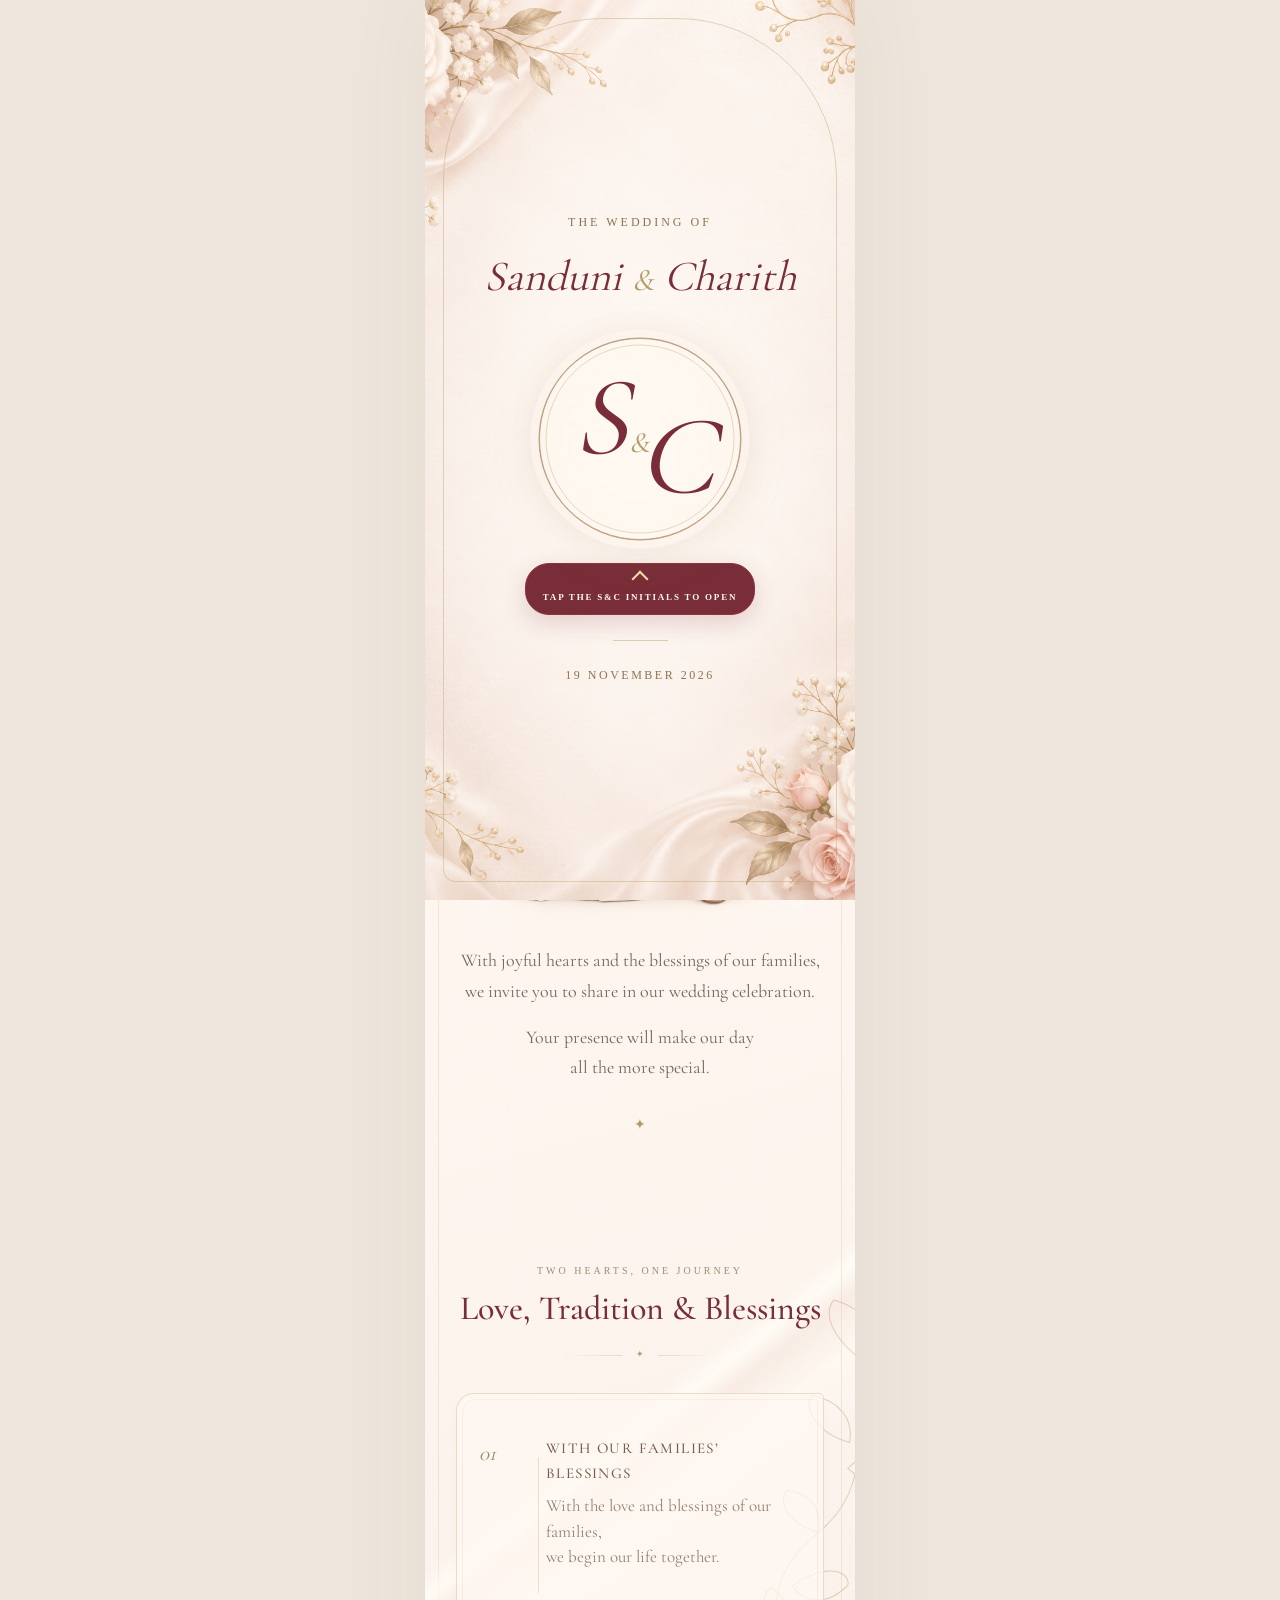
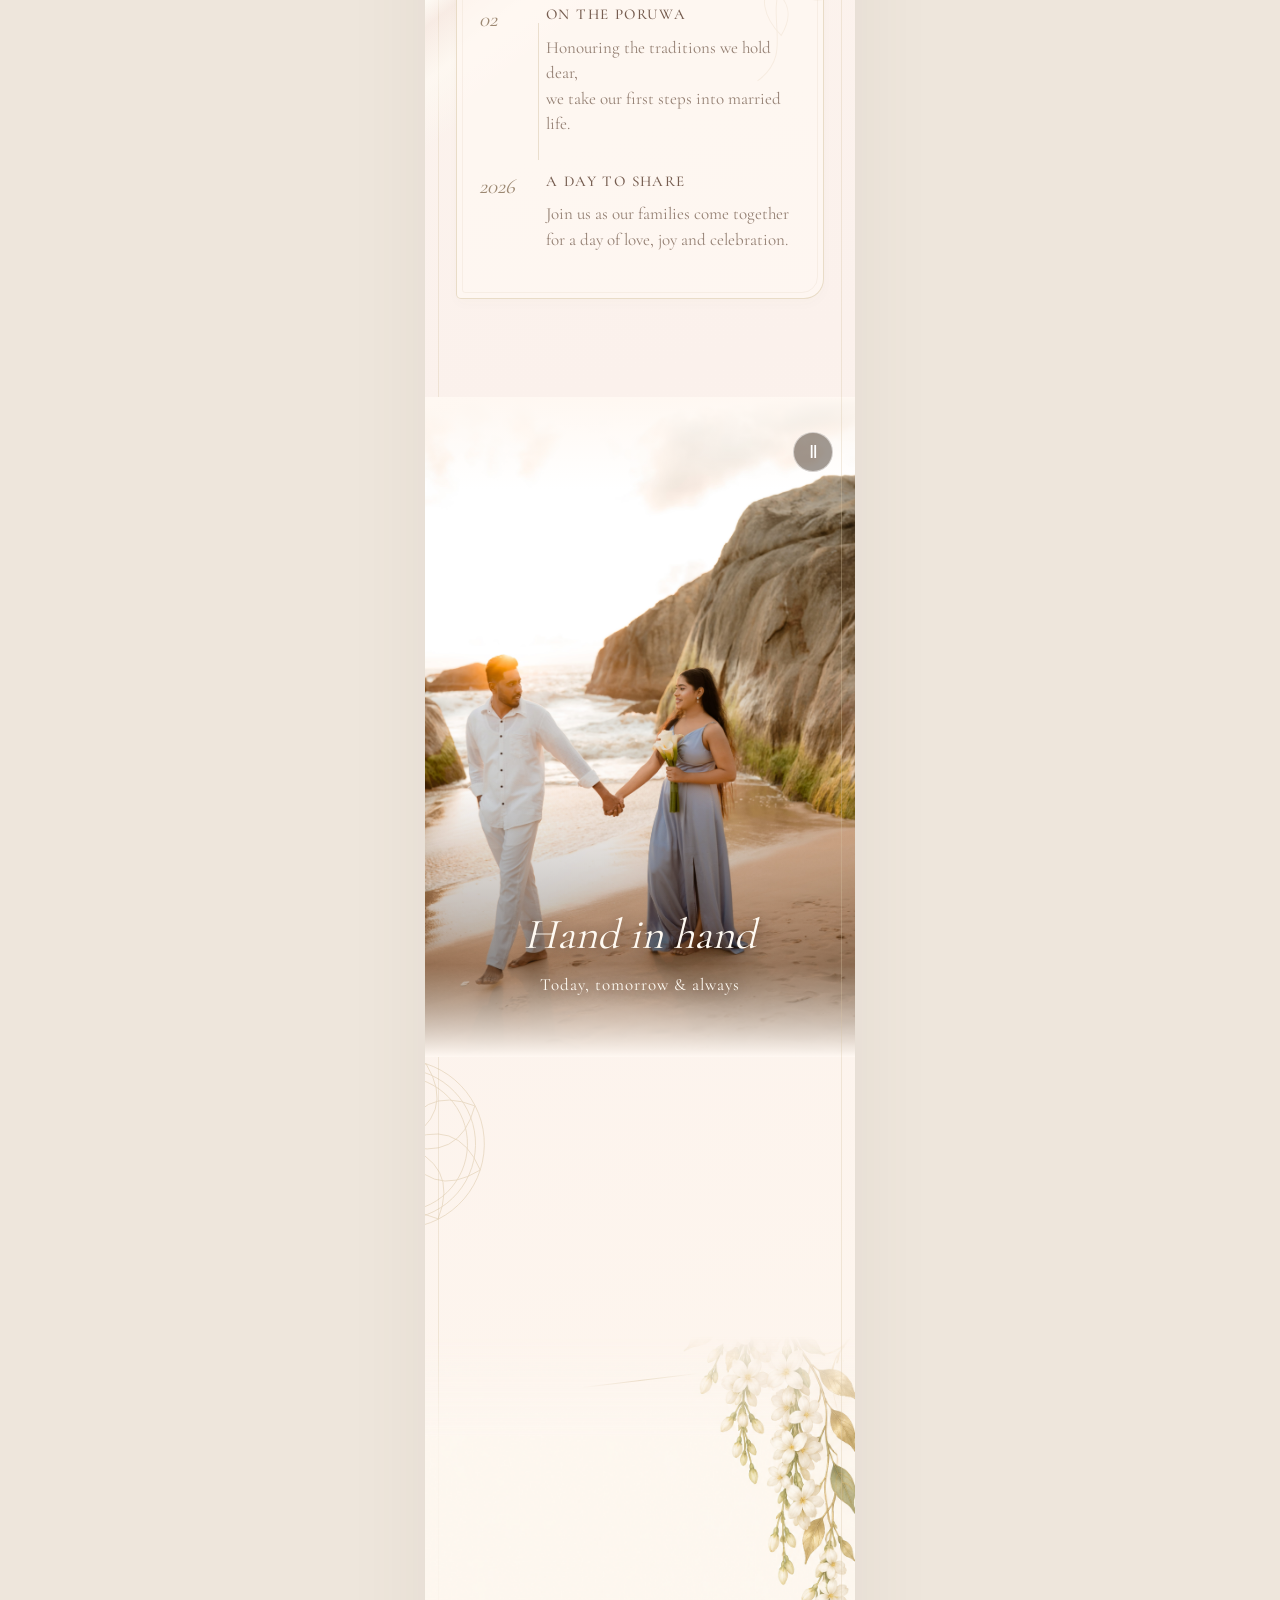
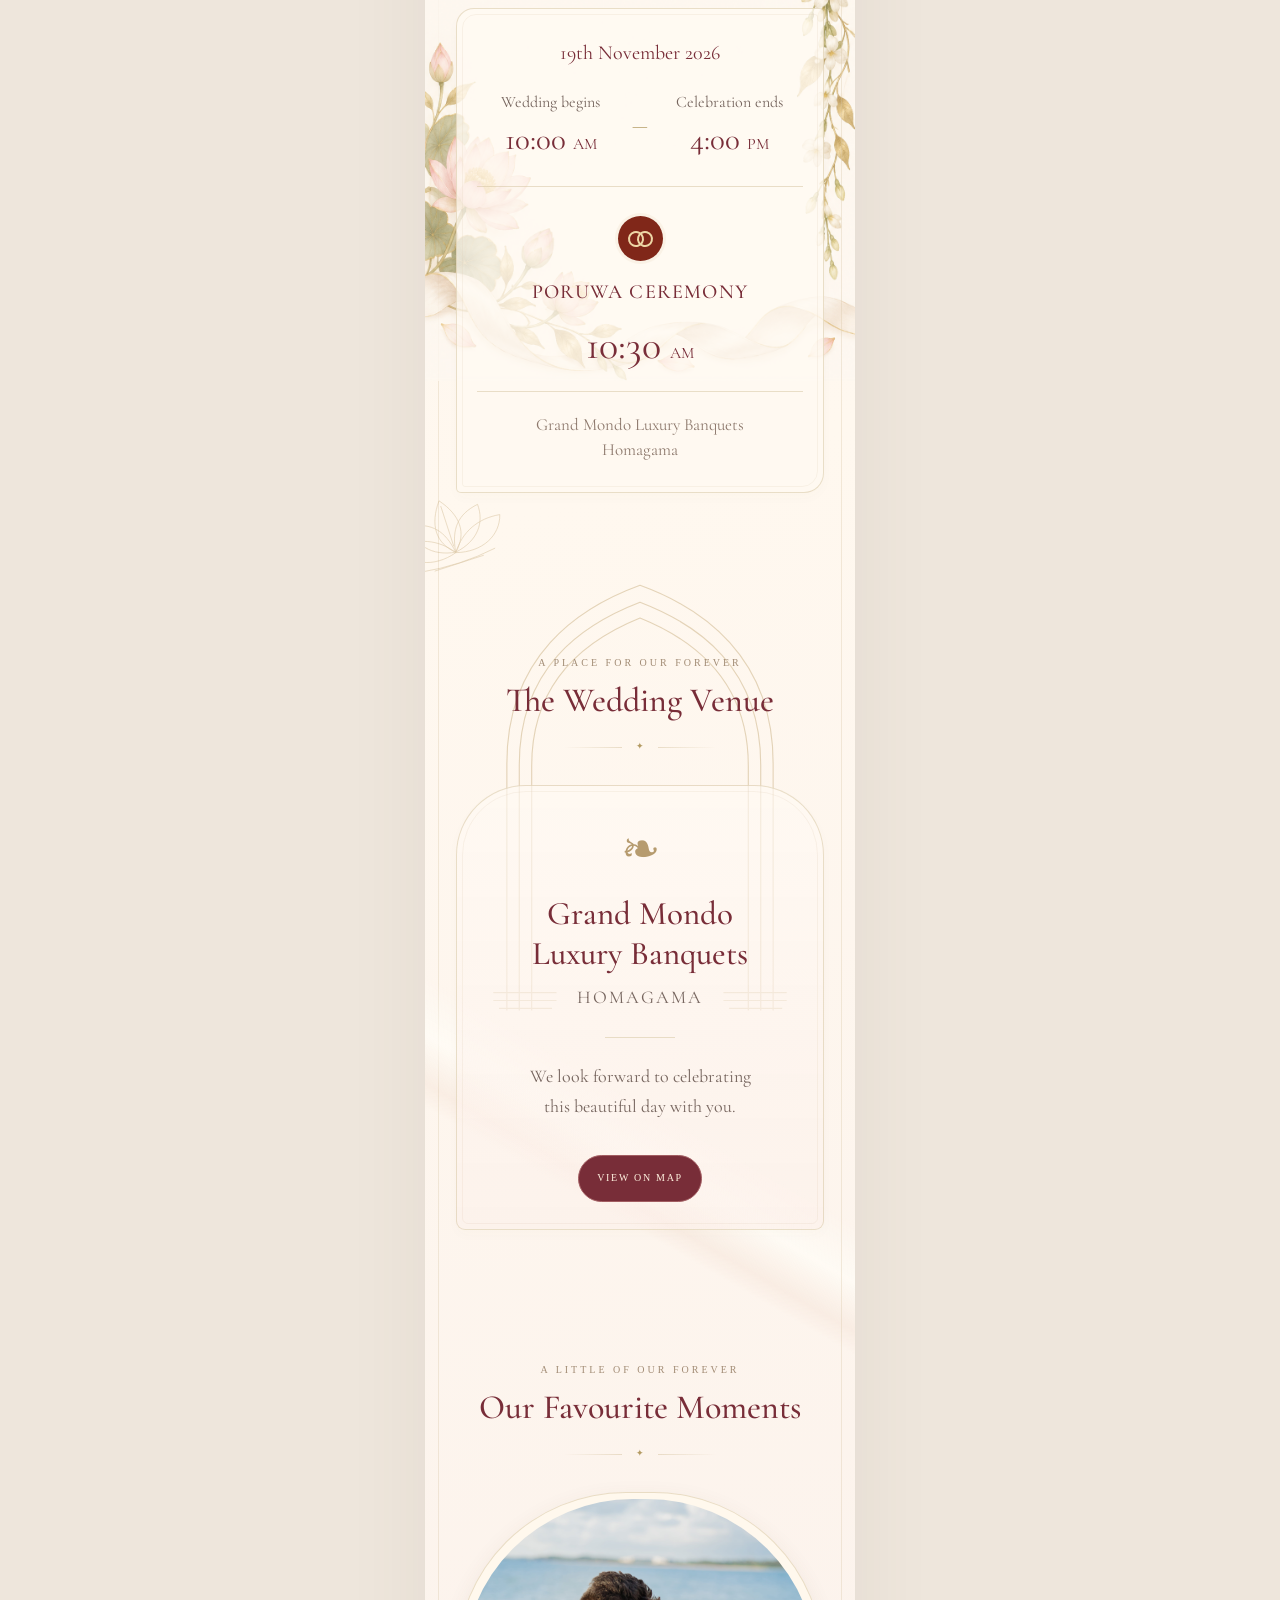
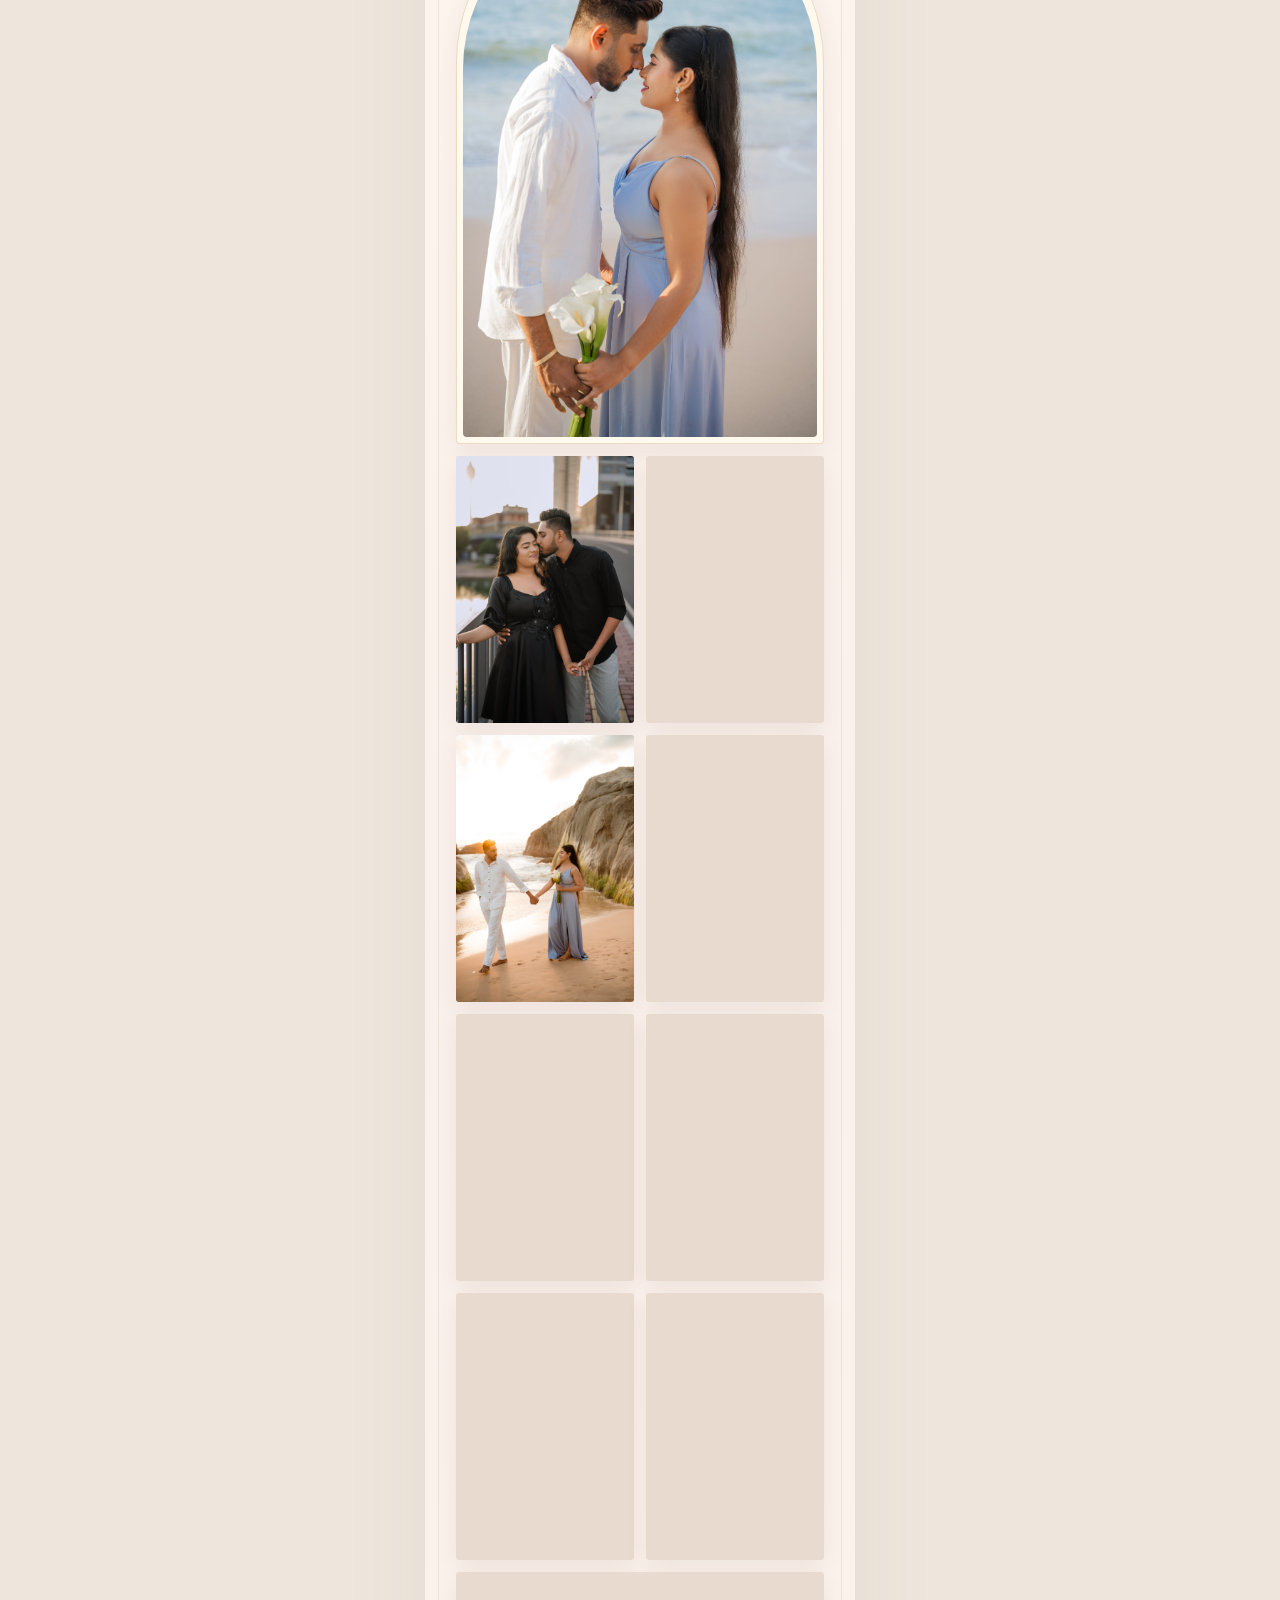
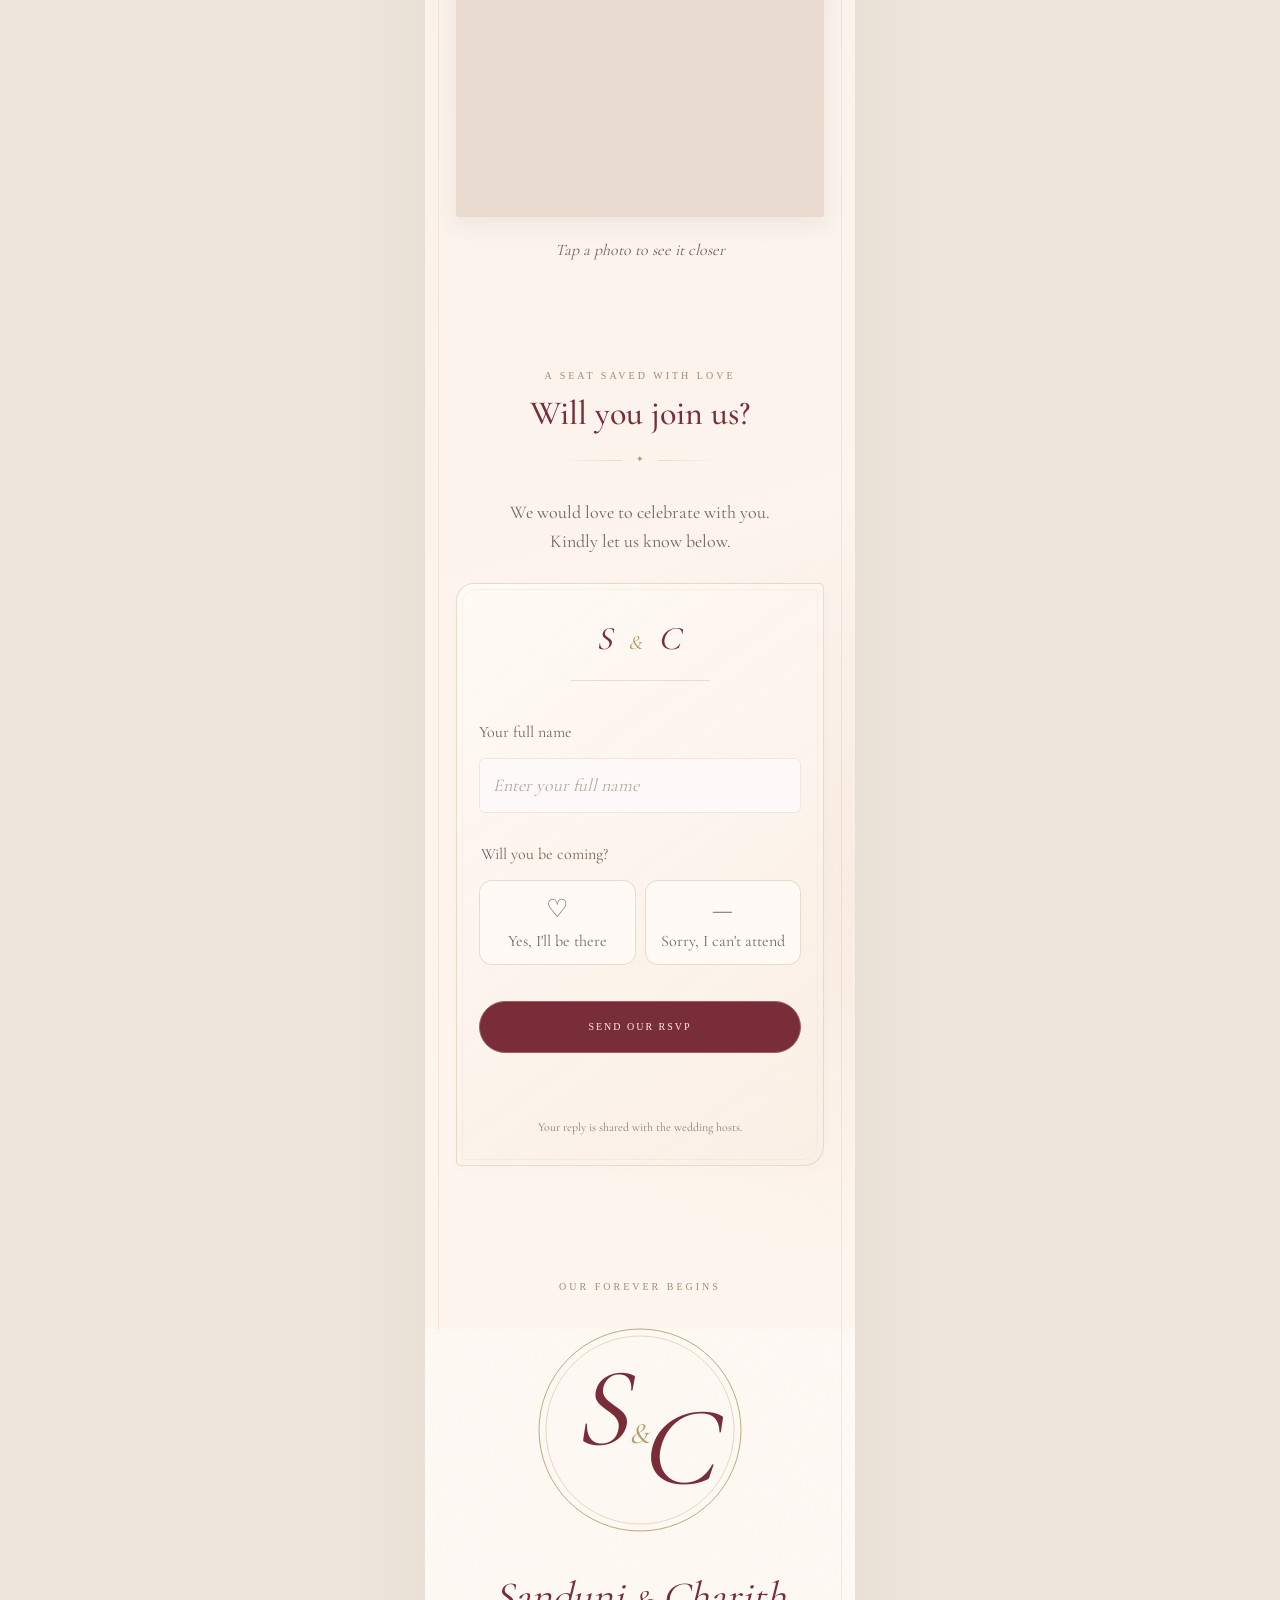
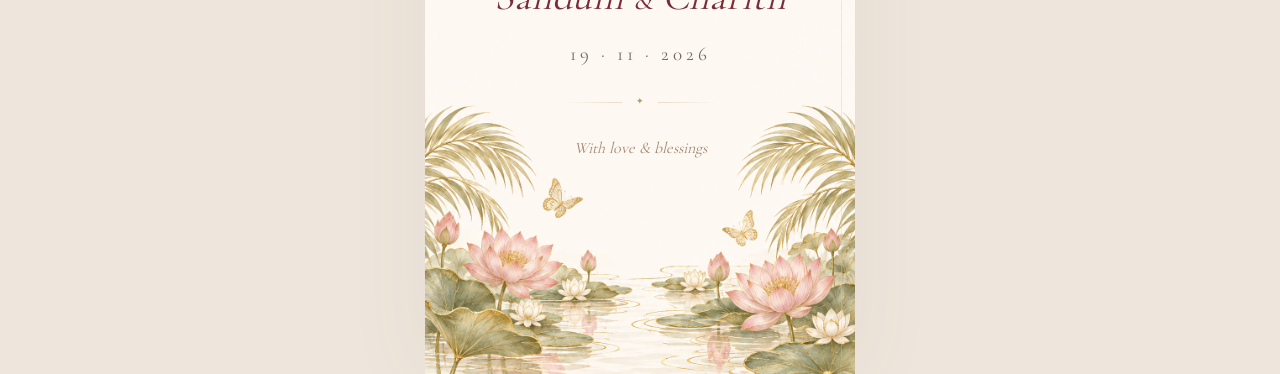
==== commit d62a3ff6: "Add files via upload" ====
--- a/index.html
+++ b/index.html
@@ -12,7 +12,7 @@
 <section class="photo-passage" aria-label="Moments together"><div class="photo-dissolve" aria-hidden="true"><img class="active" src="assets/photos/SHA07477.jpg" width="4000" height="6000" loading="lazy" alt=""><img src="assets/photos/SHA06801.jpg" width="4000" height="6000" loading="lazy" alt=""><img src="assets/photos/SHA07349.jpg" width="4000" height="6000" loading="lazy" alt=""></div><div class="passage-caption"><p>Hand in hand</p><span>Today, tomorrow & always</span></div><button id="pausePhotos" class="photo-pause" aria-label="Pause photo slideshow" aria-pressed="false">Ⅱ</button></section><section class="section countdown-section" id="countdown"><svg class="scroll-ornament countdown-fan" aria-hidden="true"><use href="#gold-fan"/></svg><div class="heading"><p class="eyebrow">THE BIG DAY AWAITS</p><h2>Counting Down</h2><span class="divider">✦</span></div><div class="countdown" aria-label="Countdown to 19 November 2026"><div><strong id="days">00</strong><span>DAYS</span></div><div><strong id="hours">00</strong><span>HOURS</span></div><div><strong id="minutes">00</strong><span>MINUTES</span></div><div><strong id="seconds">00</strong><span>SECONDS</span></div></div></section>
 <section class="section" id="events"><svg class="scroll-ornament events-lotus" aria-hidden="true"><use href="#gold-lotus"/></svg><div class="heading"><p class="eyebrow">CELEBRATE WITH US</p><h2>Our Wedding Day</h2><span class="divider">✦</span></div><div class="event-list"><article class="event-card framed wedding-schedule"><p class="schedule-date">19th November 2026</p><div class="wedding-hours"><div><span>Wedding begins</span><time datetime="2026-11-19T10:00:00+05:30">10:00 <small>AM</small></time></div><span class="hours-divider" aria-hidden="true">—</span><div><span>Celebration ends</span><time datetime="2026-11-19T16:00:00+05:30">4:00 <small>PM</small></time></div></div><div class="poruwa-details"><div class="event-icon" aria-hidden="true"><span class="wedding-rings"><i></i><i></i></span></div><h3>PORUWA CEREMONY</h3><time class="poruwa-time" datetime="2026-11-19T10:30:00+05:30">10:30 <small>AM</small></time></div><p class="schedule-venue">Grand Mondo Luxury Banquets<br>Homagama</p></article></div></section>
 <section class="section venue-section" id="venue"><svg class="scroll-ornament venue-arch" aria-hidden="true"><use href="#gold-arch"/></svg><div class="heading"><p class="eyebrow">A PLACE FOR OUR FOREVER</p><h2>The Wedding Venue</h2><span class="divider">✦</span></div><div class="venue-panel framed"><div class="venue-flower" aria-hidden="true">❧</div><h3>Grand Mondo<br>Luxury Banquets</h3><p class="location-name">Homagama</p><span class="hairline"></span><p>We look forward to celebrating<br>this beautiful day with you.</p><a class="map-link" href="https://maps.app.goo.gl/g1bp9AkcRweVuUqY6" target="_blank" rel="noopener noreferrer">VIEW ON MAP</a></div></section>
-<section class="section gallery-section" id="gallery"><div class="heading"><p class="eyebrow">A LITTLE OF OUR FOREVER</p><h2>Our Favourite Moments</h2><span class="divider">✦</span></div><div class="photo-grid"><button class="gallery-photo gallery-lead" data-photo="0" aria-label="Enlarge photo: Together by the sea"><img src="assets/photos/SHA07343.jpg" alt="Together by the sea" loading="lazy" decoding="async" width="4000" height="6000"></button><button class="gallery-photo" data-photo="1" aria-label="Enlarge photo: A kiss in the city"><img src="assets/photos/SHA06843.jpg" alt="A kiss in the city" loading="lazy" decoding="async" width="4000" height="6000"></button><button class="gallery-photo" data-photo="2" aria-label="Enlarge photo: Laughter and love"><img src="assets/photos/SHA07149.jpg" alt="Laughter and love" loading="lazy" decoding="async" width="4000" height="6000"></button><button class="gallery-photo" data-photo="3" aria-label="Enlarge photo: Hand in hand at sunset"><img src="assets/photos/SHA07477.jpg" alt="Hand in hand at sunset" loading="lazy" decoding="async" width="4000" height="6000"></button><button class="gallery-photo" data-photo="4" aria-label="Enlarge photo: A walk together"><img src="assets/photos/SHA06972.jpg" alt="A walk together" loading="lazy" decoding="async" width="4000" height="6000"></button><button class="gallery-photo" data-photo="5" aria-label="Enlarge photo: A golden evening"><img src="assets/photos/SHA07409.jpg" alt="A golden evening" loading="lazy" decoding="async" width="4000" height="6000"></button><button class="gallery-photo" data-photo="6" aria-label="Enlarge photo: A little romance in the city"><img src="assets/photos/SHA07120.jpg" alt="A little romance in the city" loading="lazy" decoding="async" width="4000" height="6000"></button><button class="gallery-photo" data-photo="7" aria-label="Enlarge photo: Our sunset moment"><img src="assets/photos/SHA06801.jpg" alt="Our sunset moment" loading="lazy" decoding="async" width="4000" height="6000"></button><button class="gallery-photo" data-photo="8" aria-label="Enlarge photo: Beside the waves"><img src="assets/photos/SHA07349.jpg" alt="Beside the waves" loading="lazy" decoding="async" width="4000" height="6000"></button><button class="gallery-photo gallery-wide" data-photo="9" aria-label="Enlarge photo: Together at sunset"><img src="assets/photos/SHA07701.jpg" alt="Together at sunset by the sea" loading="lazy" decoding="async" width="2372" height="1577"></button></div><p class="gallery-hint">Tap a photo to see it closer</p></section><section class="section rsvp-section" id="rsvp"><div class="heading"><p class="eyebrow">A SEAT SAVED WITH LOVE</p><h2>Will you join us?</h2><span class="divider" aria-hidden="true">✦</span></div><p class="rsvp-intro">We would love to celebrate with you.<br>Kindly let us know below.</p><form class="rsvp-form framed" id="rsvpForm"><span class="rsvp-seal" aria-hidden="true">S <i>&amp;</i> C</span><label for="rsvpName">Your full name</label><input id="rsvpName" name="name" required maxlength="100" autocomplete="name" placeholder="Enter your full name"><fieldset class="rsvp-attendance"><legend>Will you be coming?</legend><div class="rsvp-choices"><label><input type="radio" name="attendance" value="Yes" required><span><b aria-hidden="true">♡</b>Yes, I'll be there</span></label><label><input type="radio" name="attendance" value="No" required><span><b aria-hidden="true">—</b>Sorry, I can't attend</span></label></div></fieldset><p class="rsvp-decline" id="rsvpDecline" hidden>You'll be with us in spirit.<br>Thank you for letting us know.</p><input class="rsvp-honeypot" name="website" tabindex="-1" autocomplete="off" aria-hidden="true"><button class="reply-button" id="rsvpSubmit" type="submit">SEND OUR RSVP</button><p class="rsvp-status" id="rsvpStatus" role="status" aria-live="polite"></p><p class="rsvp-help rsvp-private">Your reply is shared with the wedding hosts.</p></form></section>
+<section class="section gallery-section" id="gallery"><div class="heading"><p class="eyebrow">A LITTLE OF OUR FOREVER</p><h2>Our Favourite Moments</h2><span class="divider">✦</span></div><div class="photo-grid"><button class="gallery-photo gallery-lead" data-photo="0" aria-label="Enlarge photo: Together by the sea"><img src="assets/photos/SHA07343.jpg" alt="Together by the sea" loading="lazy" decoding="async" width="4000" height="6000"></button><button class="gallery-photo" data-photo="1" aria-label="Enlarge photo: A kiss in the city"><img src="assets/photos/SHA06843.jpg" alt="A kiss in the city" loading="lazy" decoding="async" width="4000" height="6000"></button><button class="gallery-photo" data-photo="2" aria-label="Enlarge photo: Laughter and love"><img src="assets/photos/SHA07149.jpg" alt="Laughter and love" loading="lazy" decoding="async" width="4000" height="6000"></button><button class="gallery-photo" data-photo="3" aria-label="Enlarge photo: Hand in hand at sunset"><img src="assets/photos/SHA07477.jpg" alt="Hand in hand at sunset" loading="lazy" decoding="async" width="4000" height="6000"></button><button class="gallery-photo" data-photo="4" aria-label="Enlarge photo: A walk together"><img src="assets/photos/SHA06972.jpg" alt="A walk together" loading="lazy" decoding="async" width="4000" height="6000"></button><button class="gallery-photo" data-photo="5" aria-label="Enlarge photo: A golden evening"><img src="assets/photos/SHA07409.jpg" alt="A golden evening" loading="lazy" decoding="async" width="4000" height="6000"></button><button class="gallery-photo" data-photo="6" aria-label="Enlarge photo: A little romance in the city"><img src="assets/photos/SHA07120.jpg" alt="A little romance in the city" loading="lazy" decoding="async" width="4000" height="6000"></button><button class="gallery-photo" data-photo="7" aria-label="Enlarge photo: Our sunset moment"><img src="assets/photos/SHA06801.jpg" alt="Our sunset moment" loading="lazy" decoding="async" width="4000" height="6000"></button><button class="gallery-photo" data-photo="8" aria-label="Enlarge photo: Beside the waves"><img src="assets/photos/SHA07349.jpg" alt="Beside the waves" loading="lazy" decoding="async" width="4000" height="6000"></button><button class="gallery-photo gallery-wide" data-photo="9" aria-label="Enlarge photo: Together at sunset"><img src="assets/photos/SHA07561.jpg" alt="Together at sunset by the sea" loading="lazy" decoding="async" width="2372" height="1577"></button></div><p class="gallery-hint">Tap a photo to see it closer</p></section><section class="section rsvp-section" id="rsvp"><div class="heading"><p class="eyebrow">A SEAT SAVED WITH LOVE</p><h2>Will you join us?</h2><span class="divider" aria-hidden="true">✦</span></div><p class="rsvp-intro">We would love to celebrate with you.<br>Kindly let us know below.</p><form class="rsvp-form framed" id="rsvpForm"><span class="rsvp-seal" aria-hidden="true">S <i>&amp;</i> C</span><label for="rsvpName">Your full name</label><input id="rsvpName" name="name" required maxlength="100" autocomplete="name" placeholder="Enter your full name"><fieldset class="rsvp-attendance"><legend>Will you be coming?</legend><div class="rsvp-choices"><label><input type="radio" name="attendance" value="Yes" required><span><b aria-hidden="true">♡</b>Yes, I'll be there</span></label><label><input type="radio" name="attendance" value="No" required><span><b aria-hidden="true">—</b>Sorry, I can't attend</span></label></div></fieldset><p class="rsvp-decline" id="rsvpDecline" hidden>You'll be with us in spirit.<br>Thank you for letting us know.</p><input class="rsvp-honeypot" name="website" tabindex="-1" autocomplete="off" aria-hidden="true"><button class="reply-button" id="rsvpSubmit" type="submit">SEND OUR RSVP</button><p class="rsvp-status" id="rsvpStatus" role="status" aria-live="polite"></p><p class="rsvp-help rsvp-private">Your reply is shared with the wedding hosts.</p></form></section>
 <footer class="monogram-finale" aria-label="Sanduni and Charith, 19 November 2026"><p class="eyebrow">OUR FOREVER BEGINS</p><div class="wedding-monogram" aria-hidden="true"><svg class="monogram-ring" viewBox="0 0 220 220"><circle cx="110" cy="110" r="101"/><circle cx="110" cy="110" r="94"/></svg><span class="initial initial-s">S</span><span class="monogram-amp">&amp;</span><span class="initial initial-c">C</span></div><h2>Sanduni <span>&amp;</span> Charith</h2><p class="footer-date"><time datetime="2026-11-19">19 · 11 · 2026</time></p><span class="divider" aria-hidden="true">✦</span><p class="footer-blessing">With love &amp; blessings</p></footer>
 </main><button class="scroll-cue" id="scrollCue" type="button" aria-label="Scroll down to our story" hidden><span class="scroll-cue-label">SCROLL TO EXPLORE</span><span class="scroll-cue-chevron" aria-hidden="true"></span></button>
 <button class="music-toggle" id="musicToggle" aria-label="Play music" hidden>♪</button><audio id="music" src="assets/music.mp3" loop preload="none"></audio><dialog id="photoViewer" class="photo-viewer" aria-label="Photo gallery"><button id="closePhoto" class="photo-close" aria-label="Close photo">×</button><img id="largePhoto" alt=""><div class="viewer-controls"><button id="previousPhoto" aria-label="Previous photo">←</button><span id="photoCount" aria-live="polite"></span><button id="nextPhoto" aria-label="Next photo">→</button></div></dialog><script src="intro-config.js"></script><script src="script.js?v=heart3"></script><script src="photos.js"></script><script src="scroll-cue.js?v=1"></script><script src="rsvp.js?v=single-guest-1"></script><script src="petals.js?v=heart3"></script></body></html>
